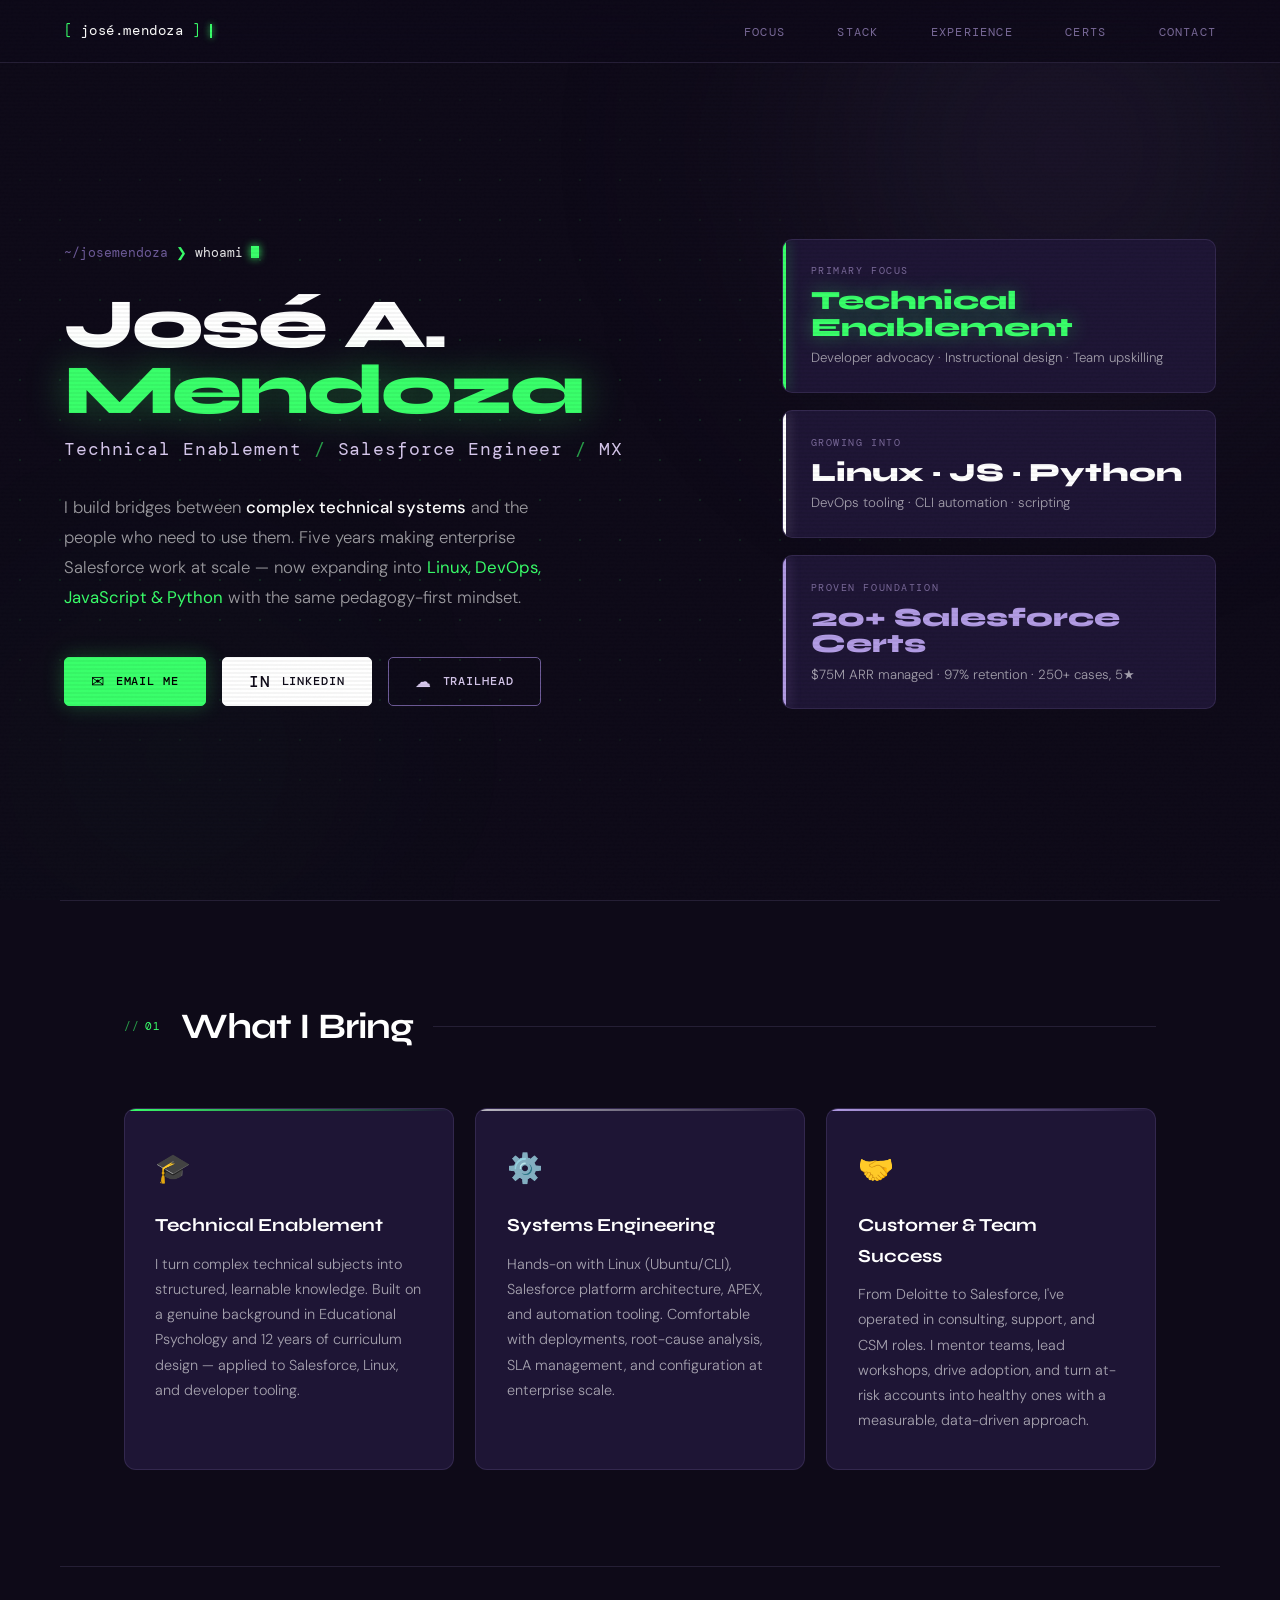
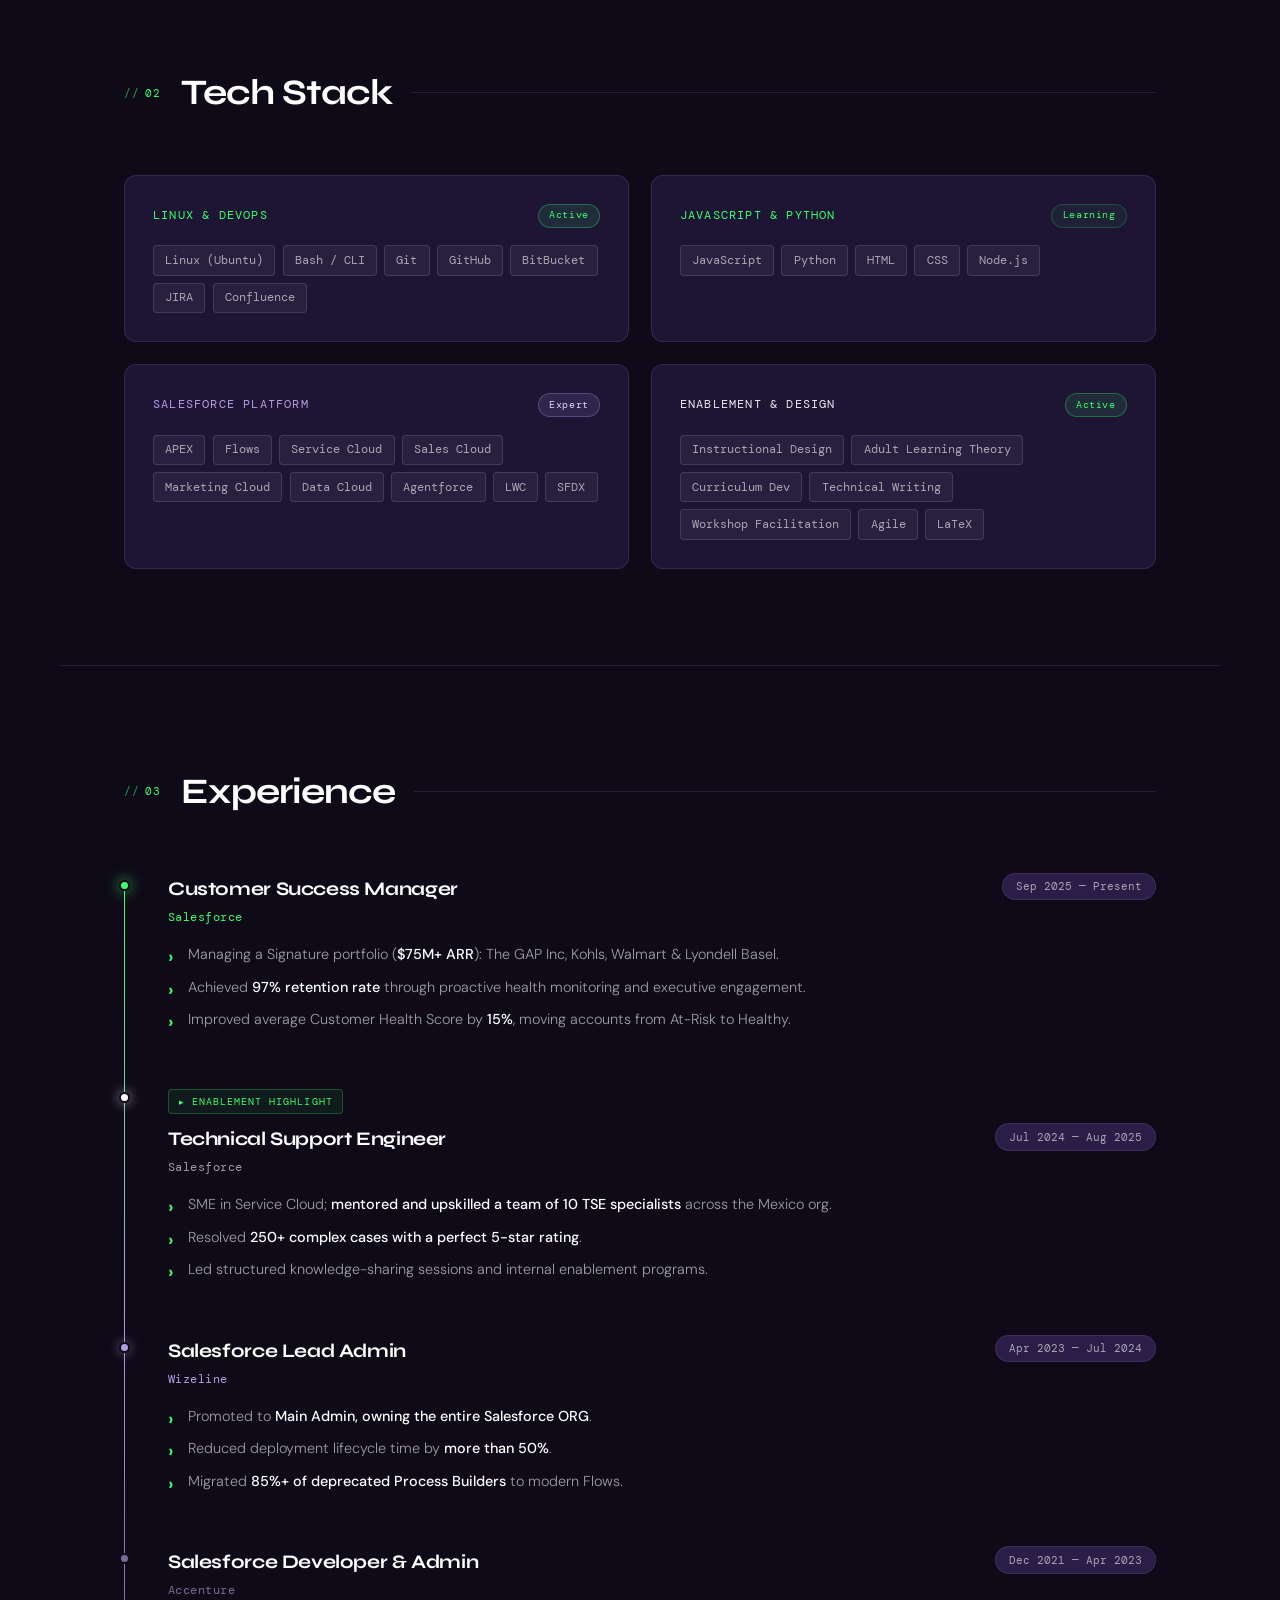
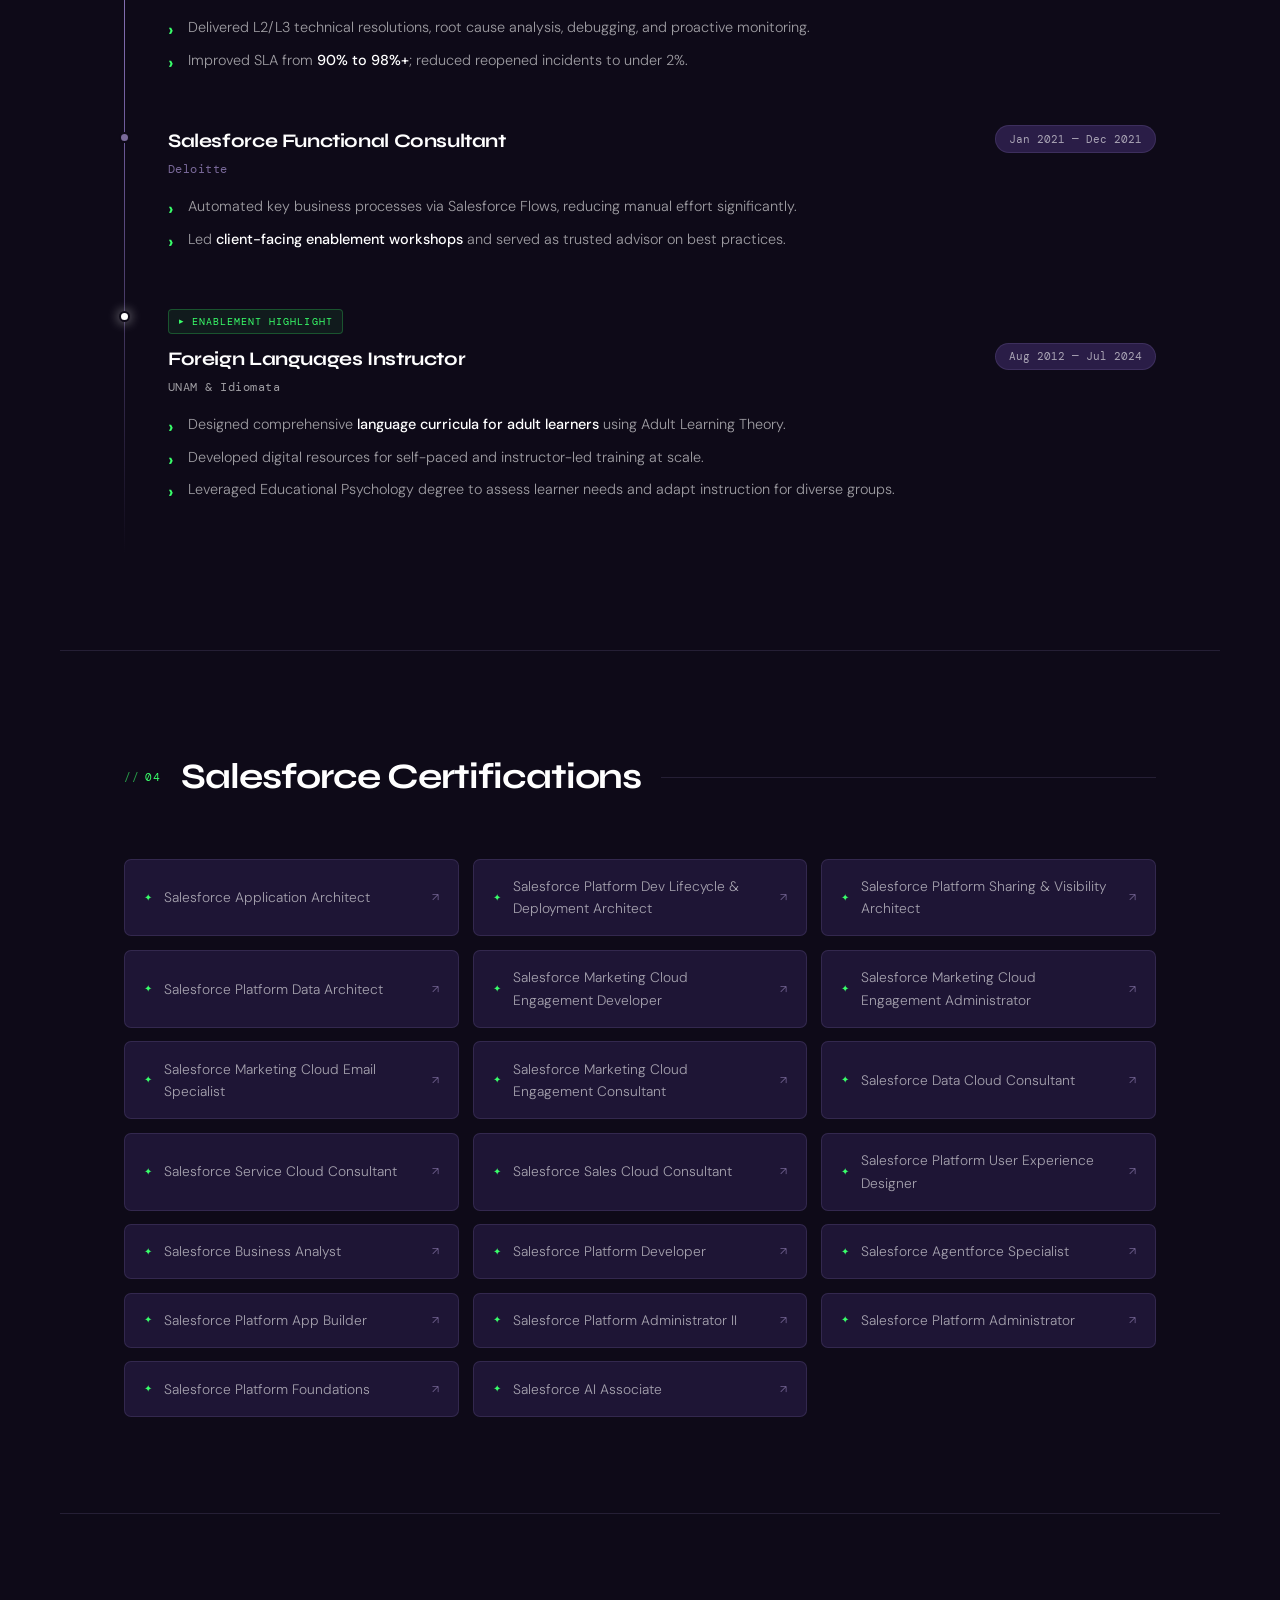
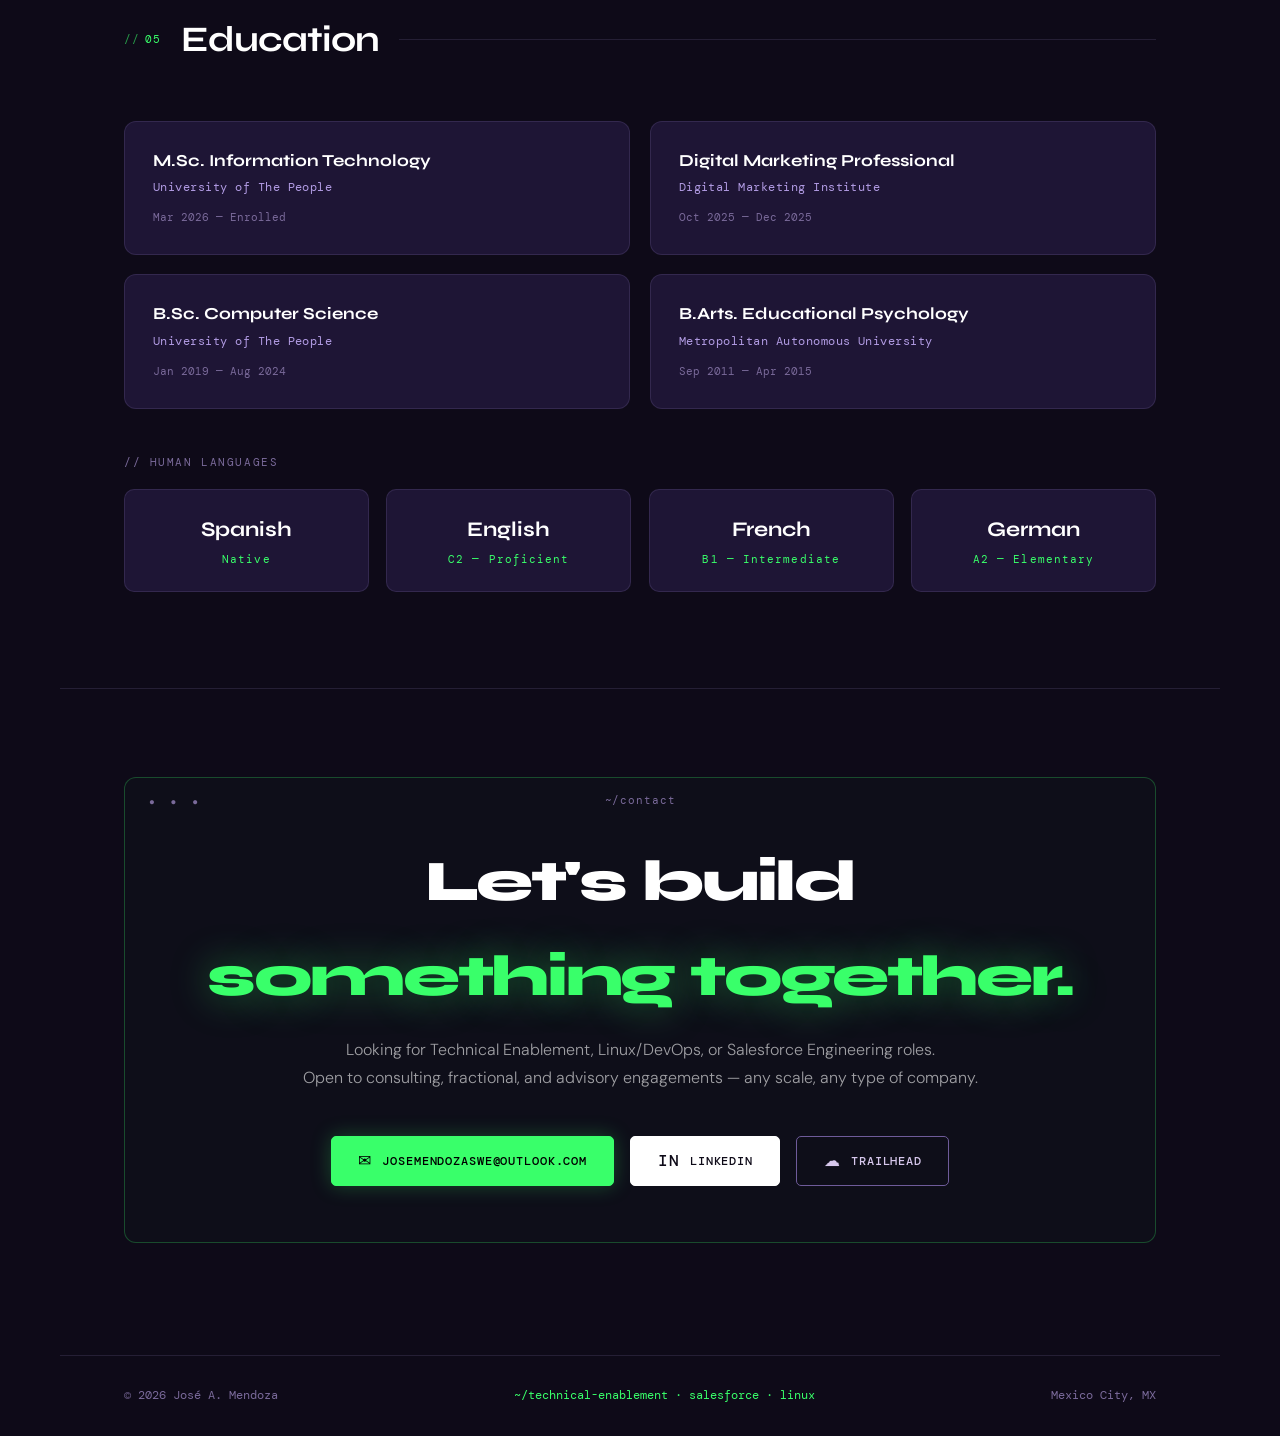
==== index.html @ 9cea67bc "feat: launch personal landing page" ====
<!DOCTYPE html>
<html lang="en">
<head>
  <meta charset="UTF-8" />
  <meta name="viewport" content="width=device-width, initial-scale=1.0" />
  <title>José A. Mendoza — Technical Enablement & Salesforce Engineer</title>
  <link rel="preconnect" href="https://fonts.googleapis.com" />
  <link rel="preconnect" href="https://fonts.gstatic.com" crossorigin />
  <link href="https://fonts.googleapis.com/css2?family=Syne:wght@400;600;700;800&family=DM+Mono:wght@300;400&family=DM+Sans:opsz,wght@9..40,300;9..40,400;9..40,500&display=swap" rel="stylesheet" />
  <style>
    *, *::before, *::after { box-sizing: border-box; margin: 0; padding: 0; }

    :root {
      /* ── Base: deep purple-black from lavender palette ── */
      --bg:        #0e0a18;
      --bg2:       #160f24;
      --surface:   #1e1535;
      --surface2:  #2a1d47;

      /* ── Lavender palette (support tones) ── */
      --lav-deep:  #42326E;
      --lav-mid:   #6E5B9A;
      --lav-bright:#B29CE4;
      --lav-pale:  #D7C8ED;
      --lav-ghost: #E0D4FC;

      /* ── Terminal green — the disruptor ── */
      --green:     #39FF6A;   /* phosphor green */
      --green-dim: #1aff4f99;
      --green-glow:rgba(57,255,106,0.18);

      /* ── Pure white — maximum punch ── */
      --white:     #FFFFFF;
      --white-90:  rgba(255,255,255,0.9);
      --white-60:  rgba(255,255,255,0.6);
      --white-20:  rgba(255,255,255,0.08);

      /* ── Text hierarchy ── */
      --text:      #FFFFFF;
      --text2:     #C8B8E8;
      --muted:     #7A6A9A;

      /* ── Borders ── */
      --border:    rgba(178,156,228,0.14);
      --border-g:  rgba(57,255,106,0.25);
      --border-w:  rgba(255,255,255,0.12);

      --font-display: 'Syne', sans-serif;
      --font-mono:    'DM Mono', monospace;
      --font-body:    'DM Sans', sans-serif;
    }

    html { scroll-behavior: smooth; }

    body {
      background: var(--bg);
      color: var(--text);
      font-family: var(--font-body);
      font-size: 18px;
      line-height: 1.65;
      overflow-x: hidden;
    }

    /* scanline effect — subtle CRT nod */
    body::before {
      content: '';
      position: fixed; inset: 0; z-index: 9998;
      background: repeating-linear-gradient(
        0deg,
        transparent,
        transparent 2px,
        rgba(0,0,0,0.04) 2px,
        rgba(0,0,0,0.04) 4px
      );
      pointer-events: none;
    }

    /* grain */
    body::after {
      content: '';
      position: fixed; inset: 0; z-index: 9997;
      background-image: url("data:image/svg+xml,%3Csvg viewBox='0 0 512 512' xmlns='http://www.w3.org/2000/svg'%3E%3Cfilter id='n'%3E%3CfeTurbulence type='fractalNoise' baseFrequency='0.75' numOctaves='4' stitchTiles='stitch'/%3E%3C/filter%3E%3Crect width='100%25' height='100%25' filter='url(%23n)' opacity='0.025'/%3E%3C/svg%3E");
      pointer-events: none; opacity: 0.5;
    }

    /* ═══════════════════════════════════════
       NAV
    ═══════════════════════════════════════ */
    nav {
      position: fixed; top: 0; left: 0; right: 0; z-index: 200;
      display: flex; justify-content: space-between; align-items: center;
      padding: 1rem 4rem;
      border-bottom: 1px solid var(--border);
      backdrop-filter: blur(28px) saturate(1.8);
      background: rgba(14,10,24,0.88);
    }

    .nav-logo {
      font-family: var(--font-mono); font-size: 0.9rem;
      text-decoration: none; letter-spacing: 0.04em;
      display: flex; align-items: center; gap: 0.5rem;
    }
    .nav-logo .logo-bracket { color: var(--green); }
    .nav-logo .logo-name    { color: var(--white); font-weight: 400; }
    .nav-logo .logo-cursor  {
      display: inline-block; width: 2px; height: 0.95em;
      background: var(--green);
      box-shadow: 0 0 6px var(--green);
      animation: blink 1.1s step-end infinite;
      vertical-align: text-bottom; margin-left: 2px;
    }
    @keyframes blink { 0%,100%{opacity:1} 50%{opacity:0} }

    .nav-links { display: flex; gap: 2.25rem; list-style: none; }
    .nav-links a {
      font-family: var(--font-mono); font-size: 0.75rem;
      color: var(--muted); text-decoration: none;
      letter-spacing: 0.1em; text-transform: uppercase;
      transition: color 0.2s;
    }
    .nav-links a::before { content: './'; color: var(--green); opacity: 0; transition: opacity 0.2s; }
    .nav-links a:hover { color: var(--white); }
    .nav-links a:hover::before { opacity: 1; }

    /* ═══════════════════════════════════════
       HERO
    ═══════════════════════════════════════ */
    .hero {
      min-height: 100vh;
      display: grid; grid-template-columns: 1.15fr 0.85fr;
      align-items: center;
      padding: 8rem 4rem 5rem;
      position: relative; overflow: hidden;
    }

    /* dot grid */
    .hero::before {
      content: ''; position: absolute; inset: 0;
      background-image: radial-gradient(circle, rgba(57,255,106,0.12) 1px, transparent 1px);
      background-size: 40px 40px;
      mask-image: radial-gradient(ellipse 70% 60% at 30% 50%, black 30%, transparent 80%);
    }

    .orb { position: absolute; border-radius: 50%; filter: blur(130px); pointer-events: none; }
    .orb1 {
      width: 800px; height: 600px;
      background: radial-gradient(circle, rgba(110,91,154,0.22) 0%, transparent 65%);
      top: -150px; right: -180px;
    }
    .orb2 {
      width: 450px; height: 450px;
      background: radial-gradient(circle, rgba(57,255,106,0.06) 0%, transparent 65%);
      bottom: -80px; left: -50px;
    }

    .hero-content { position: relative; z-index: 1; }

    /* terminal prompt line */
    .hero-prompt {
      display: flex; align-items: center; gap: 0.5rem;
      font-family: var(--font-mono); font-size: 0.8rem;
      margin-bottom: 1.75rem;
    }
    .prompt-path  { color: var(--lav-mid); }
    .prompt-arrow { color: var(--green); }
    .prompt-cmd   { color: var(--white-90); }
    .prompt-caret {
      display: inline-block; width: 8px; height: 1em;
      background: var(--green);
      box-shadow: 0 0 8px var(--green);
      animation: blink 1.1s step-end infinite;
      vertical-align: text-bottom;
    }

    h1 {
      font-family: var(--font-display);
      font-size: clamp(3.5rem, 5.5vw, 6.5rem);
      font-weight: 800; line-height: 0.95; letter-spacing: -0.04em;
      margin-bottom: 0.65rem;
    }
    .h1-white { color: var(--white); display: block; }
    .h1-green { color: var(--green); display: block; text-shadow: 0 0 40px rgba(57,255,106,0.35); }

    .hero-role {
      font-family: var(--font-mono);
      font-size: clamp(0.9rem, 1.4vw, 1.1rem);
      color: var(--lav-pale); letter-spacing: 0.05em;
      margin-bottom: 1.75rem;
      display: flex; align-items: center; gap: 0.75rem;
    }
    .role-sep { color: var(--green); opacity: 0.6; }

    .hero-desc {
      font-size: 1.05rem; color: var(--white-60);
      max-width: 520px; margin-bottom: 2.75rem;
      line-height: 1.8; font-weight: 300;
    }
    .hero-desc strong { color: var(--white); font-weight: 500; }
    .hero-desc .hl-green { color: var(--green); font-weight: 400; }

    /* CTA BUTTONS */
    .hero-ctas { display: flex; gap: 1rem; flex-wrap: wrap; }

    .btn {
      display: inline-flex; align-items: center; gap: 0.65rem;
      padding: 0.85rem 1.65rem; border-radius: 5px;
      font-family: var(--font-mono); font-size: 0.78rem;
      letter-spacing: 0.07em; text-transform: uppercase;
      text-decoration: none; cursor: pointer;
      font-weight: 500;
      transition: all 0.22s;
      position: relative; overflow: hidden;
    }
    .btn .btn-icon { font-style: normal; font-size: 1rem; line-height: 1; flex-shrink: 0; }

    /* Email — green terminal button, most prominent */
    .btn-email {
      background: var(--green);
      color: #000;
      border: 1.5px solid var(--green);
      box-shadow: 0 0 20px rgba(57,255,106,0.25);
    }
    .btn-email:hover {
      background: #fff;
      border-color: #fff;
      color: #000;
      transform: translateY(-3px);
      box-shadow: 0 0 32px rgba(57,255,106,0.5), 0 8px 24px rgba(0,0,0,0.4);
    }

    /* LinkedIn — white solid */
    .btn-linkedin {
      background: var(--white);
      color: var(--bg);
      border: 1.5px solid var(--white);
    }
    .btn-linkedin:hover {
      background: transparent;
      color: var(--white);
      transform: translateY(-3px);
      box-shadow: 0 8px 24px rgba(255,255,255,0.15);
    }

    /* Trailhead — lavender ghost */
    .btn-trailhead {
      background: transparent;
      color: var(--lav-pale);
      border: 1.5px solid var(--lav-mid);
    }
    .btn-trailhead:hover {
      background: var(--lav-deep);
      border-color: var(--lav-bright);
      color: var(--white);
      transform: translateY(-3px);
      box-shadow: 0 8px 24px rgba(110,91,154,0.4);
    }

    /* ═══════════════════════════════════════
       HERO RIGHT — STAT CARDS
    ═══════════════════════════════════════ */
    .hero-right {
      position: relative; z-index: 1;
      padding-left: 3.5rem;
      display: flex; flex-direction: column; gap: 1.1rem;
    }

    .id-card {
      background: var(--surface);
      border: 1px solid var(--border);
      border-radius: 10px; padding: 1.4rem 1.7rem;
      transition: border-color 0.3s, transform 0.3s;
      position: relative; overflow: hidden;
    }
    /* left accent bar */
    .id-card::before {
      content: ''; position: absolute;
      top: 0; left: 0; bottom: 0; width: 3px;
      border-radius: 10px 0 0 10px;
    }
    .idc-green::before { background: var(--green); box-shadow: 2px 0 12px rgba(57,255,106,0.4); }
    .idc-white::before { background: var(--white); box-shadow: 2px 0 12px rgba(255,255,255,0.3); }
    .idc-lav::before   { background: var(--lav-bright); box-shadow: 2px 0 12px rgba(178,156,228,0.4); }

    .id-card:hover { border-color: rgba(255,255,255,0.18); transform: translateX(6px); }

    .id-card-label {
      font-family: var(--font-mono); font-size: 0.65rem;
      letter-spacing: 0.15em; text-transform: uppercase;
      color: var(--muted); margin-bottom: 0.55rem;
    }
    .id-card-value {
      font-family: var(--font-display); font-weight: 800;
      font-size: 1.65rem; line-height: 1;
    }
    .idv-green { color: var(--green); text-shadow: 0 0 20px rgba(57,255,106,0.4); }
    .idv-white { color: var(--white); }
    .idv-lav   { color: var(--lav-bright); }
    .id-card-sub { font-size: 0.83rem; color: var(--white-60); margin-top: 0.4rem; font-weight: 300; }

    /* ═══════════════════════════════════════
       SECTION BASE
    ═══════════════════════════════════════ */
    .section-wrap { max-width: 1160px; margin: 0 auto; padding: 6rem 4rem; }

    .section-header { display: flex; align-items: center; gap: 1.25rem; margin-bottom: 3.25rem; }
    .section-num {
      font-family: var(--font-mono); font-size: 0.7rem;
      color: var(--green);
      letter-spacing: 0.08em;
    }
    .section-num::before { content: '//'; margin-right: 0.35rem; opacity: 0.6; }

    .section-title {
      font-family: var(--font-display);
      font-size: clamp(1.8rem, 2.8vw, 2.5rem);
      font-weight: 700; letter-spacing: -0.03em;
      color: var(--white);
    }
    .section-line { flex: 1; height: 1px; background: var(--border); }

    /* ═══════════════════════════════════════
       PILLARS
    ═══════════════════════════════════════ */
    .pillars { display: grid; grid-template-columns: repeat(3, 1fr); gap: 1.35rem; }

    .pillar {
      background: var(--surface);
      border: 1px solid var(--border); border-radius: 12px;
      padding: 2.25rem 1.9rem; position: relative; overflow: hidden;
      transition: border-color 0.3s, transform 0.3s;
    }
    .pillar:hover { transform: translateY(-6px); }
    .pillar-bar { position: absolute; top: 0; left: 0; right: 0; height: 2px; }
    .pb-green  { background: linear-gradient(90deg, var(--green), transparent); }
    .pb-white  { background: linear-gradient(90deg, var(--white), transparent); opacity: 0.7; }
    .pb-lav    { background: linear-gradient(90deg, var(--lav-bright), transparent); }

    .pillar:hover .pb-green  { box-shadow: 0 0 16px rgba(57,255,106,0.6); }
    .pillar:hover .pb-white  { box-shadow: 0 0 16px rgba(255,255,255,0.3); }
    .pillar:hover .pb-lav    { box-shadow: 0 0 16px rgba(178,156,228,0.4); }

    .pillar:nth-child(1):hover { border-color: var(--border-g); }
    .pillar:nth-child(2):hover { border-color: var(--border-w); }
    .pillar:nth-child(3):hover { border-color: rgba(178,156,228,0.3); }

    .pillar-icon { font-size: 1.8rem; margin-bottom: 1.1rem; }
    .pillar-title { font-family: var(--font-display); font-weight: 700; font-size: 1.15rem; margin-bottom: 0.7rem; color: var(--white); }
    .pillar-desc { font-size: 0.9rem; color: var(--white-60); line-height: 1.75; font-weight: 300; }

    /* ═══════════════════════════════════════
       STACK
    ═══════════════════════════════════════ */
    .stack-grid { display: grid; grid-template-columns: repeat(2, 1fr); gap: 1.35rem; }

    .stack-block {
      background: var(--surface);
      border: 1px solid var(--border); border-radius: 12px; padding: 1.75rem;
      transition: border-color 0.25s, transform 0.25s;
    }
    .stack-block:hover { transform: translateY(-3px); }
    .stack-block:nth-child(1):hover { border-color: var(--border-g); }
    .stack-block:nth-child(2):hover { border-color: var(--border-g); }
    .stack-block:nth-child(3):hover { border-color: rgba(178,156,228,0.3); }
    .stack-block:nth-child(4):hover { border-color: var(--border-w); }

    .stack-block-header { display: flex; justify-content: space-between; align-items: center; margin-bottom: 1.1rem; }

    .sbt { font-family: var(--font-mono); font-size: 0.75rem; letter-spacing: 0.1em; text-transform: uppercase; }
    .sbt-green { color: var(--green); }
    .sbt-lav   { color: var(--lav-bright); }
    .sbt-white { color: var(--white-90); }
    .sbt-muted { color: var(--lav-pale); }

    .stack-status {
      font-family: var(--font-mono); font-size: 0.63rem;
      padding: 0.18rem 0.65rem; border-radius: 20px; letter-spacing: 0.06em;
    }
    .st-active  { background: rgba(57,255,106,0.1);  color: var(--green);      border: 1px solid rgba(57,255,106,0.3); }
    .st-learn   { background: rgba(57,255,106,0.06); color: var(--green);      border: 1px solid rgba(57,255,106,0.2); }
    .st-expert  { background: rgba(178,156,228,0.12);color: var(--lav-ghost);  border: 1px solid rgba(178,156,228,0.3); }

    .skill-chips { display: flex; flex-wrap: wrap; gap: 0.45rem; }
    .chip {
      font-family: var(--font-mono); font-size: 0.73rem;
      padding: 0.28rem 0.7rem; border-radius: 4px;
      background: rgba(255,255,255,0.05);
      color: var(--white-60);
      border: 1px solid var(--border-w);
      transition: all 0.2s;
    }
    .chip:hover { background: rgba(57,255,106,0.08); color: var(--green); border-color: rgba(57,255,106,0.3); }

    /* ═══════════════════════════════════════
       EXPERIENCE / TIMELINE
    ═══════════════════════════════════════ */
    .timeline { position: relative; }
    .timeline::before {
      content: ''; position: absolute;
      left: 0; top: 10px; bottom: 0; width: 1px;
      background: linear-gradient(to bottom,
        var(--green),
        var(--lav-bright),
        var(--lav-mid),
        transparent);
    }

    .tl-item { position: relative; padding-left: 2.75rem; padding-bottom: 3rem; }
    .tl-dot {
      position: absolute; left: -5px; top: 7px;
      width: 11px; height: 11px; border-radius: 50%;
      border: 2px solid var(--bg);
    }
    .dot-g { background: var(--green);      box-shadow: 0 0 14px rgba(57,255,106,0.8); }
    .dot-w { background: var(--white);      box-shadow: 0 0 12px rgba(255,255,255,0.6); }
    .dot-l { background: var(--lav-bright); box-shadow: 0 0 12px rgba(178,156,228,0.6); }
    .dot-m { background: var(--muted); }

    .tl-header { display: flex; justify-content: space-between; align-items: flex-start; margin-bottom: 0.45rem; flex-wrap: wrap; gap: 0.45rem; }
    .tl-title { font-family: var(--font-display); font-weight: 700; font-size: 1.2rem; letter-spacing: -0.02em; color: var(--white); }
    .tl-company { font-family: var(--font-mono); font-size: 0.77rem; margin-top: 0.15rem; letter-spacing: 0.04em; }
    .tc-g { color: var(--green); }
    .tc-w { color: var(--white-60); }
    .tc-l { color: var(--lav-bright); }
    .tc-m { color: var(--muted); }

    .tl-date {
      font-family: var(--font-mono); font-size: 0.7rem;
      color: var(--white-60);
      background: var(--surface2); border: 1px solid var(--border);
      padding: 0.22rem 0.8rem; border-radius: 20px; white-space: nowrap;
    }
    .tl-bullets { list-style: none; margin-top: 0.7rem; }
    .tl-bullets li {
      font-size: 0.9rem; color: var(--white-60);
      padding: 0.28rem 0; padding-left: 1.25rem;
      position: relative; font-weight: 300; line-height: 1.65;
    }
    .tl-bullets li::before { content: '›'; position: absolute; left: 0; color: var(--green); font-weight: 700; font-size: 1.1rem; }
    .tl-bullets li strong { color: var(--white); font-weight: 500; }

    .e-badge {
      display: inline-flex; align-items: center; gap: 0.45rem;
      font-family: var(--font-mono); font-size: 0.65rem;
      color: var(--green); letter-spacing: 0.1em; text-transform: uppercase;
      background: rgba(57,255,106,0.07);
      border: 1px solid rgba(57,255,106,0.25);
      padding: 0.18rem 0.6rem; border-radius: 4px; margin-bottom: 0.55rem;
    }
    .e-badge::before { content: '▸'; font-size: 0.55rem; }

    /* ═══════════════════════════════════════
       CERTIFICATIONS
    ═══════════════════════════════════════ */
    .certs-grid { display: grid; grid-template-columns: repeat(auto-fill, minmax(270px, 1fr)); gap: 0.85rem; }

    .cert-item {
      background: var(--surface);
      border: 1px solid var(--border); border-radius: 7px;
      padding: 0.95rem 1.2rem;
      display: flex; align-items: center; gap: 0.75rem;
      font-size: 0.86rem; color: var(--white-60); font-weight: 300;
      text-decoration: none;
      transition: all 0.22s;
    }
    .cert-item:hover {
      border-color: rgba(57,255,106,0.3);
      color: var(--white);
      background: rgba(57,255,106,0.04);
      transform: translateY(-2px);
      box-shadow: 0 4px 20px rgba(57,255,106,0.1);
    }
    .cert-star { color: var(--green); font-size: 0.6rem; flex-shrink: 0; }
    .cert-arrow { color: var(--muted); font-size: 0.7rem; margin-left: auto; flex-shrink: 0; transition: color 0.2s, transform 0.2s; }
    .cert-item:hover .cert-arrow { color: var(--green); transform: translate(2px,-2px); }

    /* ═══════════════════════════════════════
       EDUCATION
    ═══════════════════════════════════════ */
    .edu-grid { display: grid; grid-template-columns: 1fr 1fr; gap: 1.2rem; }
    .edu-card {
      background: var(--surface);
      border: 1px solid var(--border); border-radius: 12px; padding: 1.75rem;
      transition: all 0.25s;
    }
    .edu-card:hover { border-color: var(--border-w); transform: translateY(-3px); }
    .edu-degree { font-family: var(--font-display); font-size: 1.05rem; font-weight: 700; margin-bottom: 0.4rem; line-height: 1.3; color: var(--white); }
    .edu-school { font-family: var(--font-mono); font-size: 0.74rem; color: var(--lav-bright); letter-spacing: 0.04em; margin-bottom: 0.65rem; }
    .edu-date   { font-family: var(--font-mono); font-size: 0.7rem; color: var(--muted); }

    /* LANGUAGES */
    .lang-row { display: flex; gap: 1.1rem; flex-wrap: wrap; }
    .lang-card {
      flex: 1; min-width: 145px;
      background: var(--surface); border: 1px solid var(--border);
      border-radius: 10px; padding: 1.4rem; text-align: center;
      transition: all 0.2s;
    }
    .lang-card:hover { border-color: var(--border-g); transform: translateY(-2px); }
    .lang-name  { font-family: var(--font-display); font-size: 1.3rem; font-weight: 700; color: var(--white); }
    .lang-level { font-family: var(--font-mono); font-size: 0.68rem; color: var(--green); letter-spacing: 0.1em; margin-top: 0.25rem; }

    /* ═══════════════════════════════════════
       CONTACT
    ═══════════════════════════════════════ */
    .contact-wrap {
      max-width: 1160px; margin: 0 auto;
      padding: 5.5rem 4rem 7rem; text-align: center; position: relative;
    }

    /* terminal window decoration */
    .terminal-frame {
      display: inline-block;
      border: 1px solid var(--border-g);
      border-radius: 12px;
      padding: 3.5rem 4rem;
      position: relative;
      background: rgba(57,255,106,0.02);
      width: 100%;
    }
    .terminal-frame::before {
      content: '● ● ●';
      position: absolute; top: 1rem; left: 1.5rem;
      font-size: 0.6rem; letter-spacing: 0.4rem;
      color: var(--muted); pointer-events: none;
    }
    .terminal-frame::after {
      content: '~/contact';
      position: absolute; top: 0.85rem; left: 50%; transform: translateX(-50%);
      font-family: var(--font-mono); font-size: 0.68rem;
      color: var(--muted); letter-spacing: 0.08em;
    }

    .contact-title {
      font-family: var(--font-display);
      font-size: clamp(2.2rem, 4.5vw, 4rem);
      font-weight: 800; letter-spacing: -0.04em; margin-bottom: 0.75rem;
      color: var(--white);
    }
    .contact-title .ct-green { color: var(--green); text-shadow: 0 0 40px rgba(57,255,106,0.4); }

    .contact-sub { font-size: 1rem; color: var(--white-60); margin-bottom: 2.75rem; font-weight: 300; line-height: 1.75; }
    .contact-links { display: flex; justify-content: center; gap: 1rem; flex-wrap: wrap; }

    /* ═══════════════════════════════════════
       FOOTER
    ═══════════════════════════════════════ */
    footer {
      border-top: 1px solid var(--border);
      padding: 1.9rem 4rem;
      display: flex; justify-content: space-between; align-items: center;
      font-family: var(--font-mono); font-size: 0.72rem; color: var(--muted);
      max-width: 1160px; margin: 0 auto;
    }
    .footer-green { color: var(--green); }

    .full-divider { height: 1px; background: var(--border); max-width: 1160px; margin: 0 auto; }

    /* ═══════════════════════════════════════
       ANIMATIONS
    ═══════════════════════════════════════ */
    @keyframes fadeUp { from { opacity: 0; transform: translateY(24px); } to { opacity: 1; transform: translateY(0); } }
    .hero-prompt   { animation: fadeUp 0.5s ease both 0.05s; }
    h1             { animation: fadeUp 0.5s ease both 0.15s; }
    .hero-role     { animation: fadeUp 0.5s ease both 0.28s; }
    .hero-desc     { animation: fadeUp 0.5s ease both 0.4s; }
    .hero-ctas     { animation: fadeUp 0.5s ease both 0.52s; }
    .id-card:nth-child(1) { animation: fadeUp 0.5s ease both 0.2s; }
    .id-card:nth-child(2) { animation: fadeUp 0.5s ease both 0.35s; }
    .id-card:nth-child(3) { animation: fadeUp 0.5s ease both 0.5s; }

    /* ═══════════════════════════════════════
       RESPONSIVE
    ═══════════════════════════════════════ */
    @media (max-width: 960px) {
      nav { padding: 1rem 1.5rem; }
      .nav-links { display: none; }
      .hero { grid-template-columns: 1fr; padding: 7rem 1.5rem 3.5rem; }
      .hero-right { padding-left: 0; flex-direction: row; flex-wrap: wrap; margin-top: 2rem; }
      .id-card { flex: 1; min-width: 190px; }
      .section-wrap { padding: 4rem 1.5rem; }
      .pillars { grid-template-columns: 1fr; }
      .stack-grid { grid-template-columns: 1fr; }
      .edu-grid { grid-template-columns: 1fr; }
      .terminal-frame { padding: 3rem 1.5rem; }
      footer { flex-direction: column; gap: 0.6rem; text-align: center; padding: 2rem 1.5rem; }
    }
  </style>
</head>
<body>

<!-- ═══ NAV ═══ -->
<nav>
  <a href="#" class="nav-logo">
    <span class="logo-bracket">[</span>
    <span class="logo-name">josé.mendoza</span>
    <span class="logo-bracket">]</span>
    <span class="logo-cursor"></span>
  </a>
  <ul class="nav-links">
    <li><a href="#pillars">focus</a></li>
    <li><a href="#stack">stack</a></li>
    <li><a href="#experience">experience</a></li>
    <li><a href="#certifications">certs</a></li>
    <li><a href="#contact">contact</a></li>
  </ul>
</nav>

<!-- ═══ HERO ═══ -->
<div class="hero">
  <div class="orb orb1"></div>
  <div class="orb orb2"></div>

  <div class="hero-content">
    <div class="hero-prompt">
      <span class="prompt-path">~/josemendoza</span>
      <span class="prompt-arrow">❯</span>
      <span class="prompt-cmd">whoami</span>
      <span class="prompt-caret"></span>
    </div>

    <h1>
      <span class="h1-white">José A.</span>
      <span class="h1-green">Mendoza</span>
    </h1>

    <div class="hero-role">
      Technical Enablement
      <span class="role-sep">/</span>
      Salesforce Engineer
      <span class="role-sep">/</span>
      MX
    </div>

    <p class="hero-desc">
      I build bridges between <strong>complex technical systems</strong> and the people who need to use them.
      Five years making enterprise Salesforce work at scale — now expanding into
      <span class="hl-green">Linux, DevOps, JavaScript & Python</span> with the same pedagogy-first mindset.
    </p>

    <div class="hero-ctas">
      <a href="mailto:josemendozaswe@outlook.com" class="btn btn-email">
        <em class="btn-icon">✉</em> Email me
      </a>
      <a href="https://www.linkedin.com/in/josemendozaswe/" target="_blank" class="btn btn-linkedin">
        <em class="btn-icon">in</em> LinkedIn
      </a>
      <a href="https://www.salesforce.com/trailblazer/josemendozaswe" target="_blank" class="btn btn-trailhead">
        <em class="btn-icon">☁</em> Trailhead
      </a>
    </div>
  </div>

  <div class="hero-right">
    <div class="id-card idc-green">
      <div class="id-card-label">Primary Focus</div>
      <div class="id-card-value idv-green">Technical Enablement</div>
      <div class="id-card-sub">Developer advocacy · Instructional design · Team upskilling</div>
    </div>
    <div class="id-card idc-white">
      <div class="id-card-label">Growing Into</div>
      <div class="id-card-value idv-white">Linux · JS · Python</div>
      <div class="id-card-sub">DevOps tooling · CLI automation · scripting</div>
    </div>
    <div class="id-card idc-lav">
      <div class="id-card-label">Proven Foundation</div>
      <div class="id-card-value idv-lav">20+ Salesforce Certs</div>
      <div class="id-card-sub">$75M ARR managed · 97% retention · 250+ cases, 5★</div>
    </div>
  </div>
</div>

<div class="full-divider"></div>

<!-- ═══ WHAT I BRING ═══ -->
<div class="section-wrap" id="pillars">
  <div class="section-header">
    <span class="section-num">01</span>
    <h2 class="section-title">What I Bring</h2>
    <div class="section-line"></div>
  </div>
  <div class="pillars">
    <div class="pillar">
      <div class="pillar-bar pb-green"></div>
      <div class="pillar-icon">🎓</div>
      <div class="pillar-title">Technical Enablement</div>
      <p class="pillar-desc">I turn complex technical subjects into structured, learnable knowledge. Built on a genuine background in Educational Psychology and 12 years of curriculum design — applied to Salesforce, Linux, and developer tooling.</p>
    </div>
    <div class="pillar">
      <div class="pillar-bar pb-white"></div>
      <div class="pillar-icon">⚙️</div>
      <div class="pillar-title">Systems Engineering</div>
      <p class="pillar-desc">Hands-on with Linux (Ubuntu/CLI), Salesforce platform architecture, APEX, and automation tooling. Comfortable with deployments, root-cause analysis, SLA management, and configuration at enterprise scale.</p>
    </div>
    <div class="pillar">
      <div class="pillar-bar pb-lav"></div>
      <div class="pillar-icon">🤝</div>
      <div class="pillar-title">Customer & Team Success</div>
      <p class="pillar-desc">From Deloitte to Salesforce, I've operated in consulting, support, and CSM roles. I mentor teams, lead workshops, drive adoption, and turn at-risk accounts into healthy ones with a measurable, data-driven approach.</p>
    </div>
  </div>
</div>

<div class="full-divider"></div>

<!-- ═══ STACK ═══ -->
<div class="section-wrap" id="stack">
  <div class="section-header">
    <span class="section-num">02</span>
    <h2 class="section-title">Tech Stack</h2>
    <div class="section-line"></div>
  </div>
  <div class="stack-grid">
    <div class="stack-block">
      <div class="stack-block-header">
        <span class="sbt sbt-green">Linux & DevOps</span>
        <span class="stack-status st-active">Active</span>
      </div>
      <div class="skill-chips">
        <span class="chip">Linux (Ubuntu)</span><span class="chip">Bash / CLI</span><span class="chip">Git</span><span class="chip">GitHub</span><span class="chip">BitBucket</span><span class="chip">JIRA</span><span class="chip">Confluence</span>
      </div>
    </div>
    <div class="stack-block">
      <div class="stack-block-header">
        <span class="sbt sbt-green">JavaScript & Python</span>
        <span class="stack-status st-learn">Learning</span>
      </div>
      <div class="skill-chips">
        <span class="chip">JavaScript</span><span class="chip">Python</span><span class="chip">HTML</span><span class="chip">CSS</span><span class="chip">Node.js</span>
      </div>
    </div>
    <div class="stack-block">
      <div class="stack-block-header">
        <span class="sbt sbt-lav">Salesforce Platform</span>
        <span class="stack-status st-expert">Expert</span>
      </div>
      <div class="skill-chips">
        <span class="chip">APEX</span><span class="chip">Flows</span><span class="chip">Service Cloud</span><span class="chip">Sales Cloud</span><span class="chip">Marketing Cloud</span><span class="chip">Data Cloud</span><span class="chip">Agentforce</span><span class="chip">LWC</span><span class="chip">SFDX</span>
      </div>
    </div>
    <div class="stack-block">
      <div class="stack-block-header">
        <span class="sbt sbt-white">Enablement & Design</span>
        <span class="stack-status st-active">Active</span>
      </div>
      <div class="skill-chips">
        <span class="chip">Instructional Design</span><span class="chip">Adult Learning Theory</span><span class="chip">Curriculum Dev</span><span class="chip">Technical Writing</span><span class="chip">Workshop Facilitation</span><span class="chip">Agile</span><span class="chip">LaTeX</span>
      </div>
    </div>
  </div>
</div>

<div class="full-divider"></div>

<!-- ═══ EXPERIENCE ═══ -->
<div class="section-wrap" id="experience">
  <div class="section-header">
    <span class="section-num">03</span>
    <h2 class="section-title">Experience</h2>
    <div class="section-line"></div>
  </div>
  <div class="timeline">

    <div class="tl-item">
      <div class="tl-dot dot-g"></div>
      <div class="tl-header">
        <div><div class="tl-title">Customer Success Manager</div><div class="tl-company tc-g">Salesforce</div></div>
        <span class="tl-date">Sep 2025 — Present</span>
      </div>
      <ul class="tl-bullets">
        <li>Managing a Signature portfolio (<strong>$75M+ ARR</strong>): The GAP Inc, Kohls, Walmart & Lyondell Basel.</li>
        <li>Achieved <strong>97% retention rate</strong> through proactive health monitoring and executive engagement.</li>
        <li>Improved average Customer Health Score by <strong>15%</strong>, moving accounts from At-Risk to Healthy.</li>
      </ul>
    </div>

    <div class="tl-item">
      <div class="tl-dot dot-w"></div>
      <div class="e-badge">enablement highlight</div>
      <div class="tl-header">
        <div><div class="tl-title">Technical Support Engineer</div><div class="tl-company tc-w">Salesforce</div></div>
        <span class="tl-date">Jul 2024 — Aug 2025</span>
      </div>
      <ul class="tl-bullets">
        <li>SME in Service Cloud; <strong>mentored and upskilled a team of 10 TSE specialists</strong> across the Mexico org.</li>
        <li>Resolved <strong>250+ complex cases with a perfect 5-star rating</strong>.</li>
        <li>Led structured knowledge-sharing sessions and internal enablement programs.</li>
      </ul>
    </div>

    <div class="tl-item">
      <div class="tl-dot dot-l"></div>
      <div class="tl-header">
        <div><div class="tl-title">Salesforce Lead Admin</div><div class="tl-company tc-l">Wizeline</div></div>
        <span class="tl-date">Apr 2023 — Jul 2024</span>
      </div>
      <ul class="tl-bullets">
        <li>Promoted to <strong>Main Admin, owning the entire Salesforce ORG</strong>.</li>
        <li>Reduced deployment lifecycle time by <strong>more than 50%</strong>.</li>
        <li>Migrated <strong>85%+ of deprecated Process Builders</strong> to modern Flows.</li>
      </ul>
    </div>

    <div class="tl-item">
      <div class="tl-dot dot-m"></div>
      <div class="tl-header">
        <div><div class="tl-title">Salesforce Developer & Admin</div><div class="tl-company tc-m">Accenture</div></div>
        <span class="tl-date">Dec 2021 — Apr 2023</span>
      </div>
      <ul class="tl-bullets">
        <li>Delivered L2/L3 technical resolutions, root cause analysis, debugging, and proactive monitoring.</li>
        <li>Improved SLA from <strong>90% to 98%+</strong>; reduced reopened incidents to under 2%.</li>
      </ul>
    </div>

    <div class="tl-item">
      <div class="tl-dot dot-m"></div>
      <div class="tl-header">
        <div><div class="tl-title">Salesforce Functional Consultant</div><div class="tl-company tc-m">Deloitte</div></div>
        <span class="tl-date">Jan 2021 — Dec 2021</span>
      </div>
      <ul class="tl-bullets">
        <li>Automated key business processes via Salesforce Flows, reducing manual effort significantly.</li>
        <li>Led <strong>client-facing enablement workshops</strong> and served as trusted advisor on best practices.</li>
      </ul>
    </div>

    <div class="tl-item">
      <div class="tl-dot dot-w"></div>
      <div class="e-badge">enablement highlight</div>
      <div class="tl-header">
        <div><div class="tl-title">Foreign Languages Instructor</div><div class="tl-company tc-w">UNAM & Idiomata</div></div>
        <span class="tl-date">Aug 2012 — Jul 2024</span>
      </div>
      <ul class="tl-bullets">
        <li>Designed comprehensive <strong>language curricula for adult learners</strong> using Adult Learning Theory.</li>
        <li>Developed digital resources for self-paced and instructor-led training at scale.</li>
        <li>Leveraged Educational Psychology degree to assess learner needs and adapt instruction for diverse groups.</li>
      </ul>
    </div>

  </div>
</div>

<div class="full-divider"></div>

<!-- ═══ CERTIFICATIONS ═══ -->
<div class="section-wrap" id="certifications">
  <div class="section-header">
    <span class="section-num">04</span>
    <h2 class="section-title">Salesforce Certifications</h2>
    <div class="section-line"></div>
  </div>
  <div class="certs-grid">
    <a class="cert-item" href="https://www.salesforce.com/trailblazer/josemendozaswe" target="_blank"><span class="cert-star">✦</span>Salesforce Application Architect<span class="cert-arrow">↗</span></a>
    <a class="cert-item" href="https://www.salesforce.com/trailblazer/josemendozaswe" target="_blank"><span class="cert-star">✦</span>Salesforce Platform Dev Lifecycle & Deployment Architect<span class="cert-arrow">↗</span></a>
    <a class="cert-item" href="https://www.salesforce.com/trailblazer/josemendozaswe" target="_blank"><span class="cert-star">✦</span>Salesforce Platform Sharing & Visibility Architect<span class="cert-arrow">↗</span></a>
    <a class="cert-item" href="https://www.salesforce.com/trailblazer/josemendozaswe" target="_blank"><span class="cert-star">✦</span>Salesforce Platform Data Architect<span class="cert-arrow">↗</span></a>
    <a class="cert-item" href="https://www.salesforce.com/trailblazer/josemendozaswe" target="_blank"><span class="cert-star">✦</span>Salesforce Marketing Cloud Engagement Developer<span class="cert-arrow">↗</span></a>
    <a class="cert-item" href="https://www.salesforce.com/trailblazer/josemendozaswe" target="_blank"><span class="cert-star">✦</span>Salesforce Marketing Cloud Engagement Administrator<span class="cert-arrow">↗</span></a>
    <a class="cert-item" href="https://www.salesforce.com/trailblazer/josemendozaswe" target="_blank"><span class="cert-star">✦</span>Salesforce Marketing Cloud Email Specialist<span class="cert-arrow">↗</span></a>
    <a class="cert-item" href="https://www.salesforce.com/trailblazer/josemendozaswe" target="_blank"><span class="cert-star">✦</span>Salesforce Marketing Cloud Engagement Consultant<span class="cert-arrow">↗</span></a>
    <a class="cert-item" href="https://www.salesforce.com/trailblazer/josemendozaswe" target="_blank"><span class="cert-star">✦</span>Salesforce Data Cloud Consultant<span class="cert-arrow">↗</span></a>
    <a class="cert-item" href="https://www.salesforce.com/trailblazer/josemendozaswe" target="_blank"><span class="cert-star">✦</span>Salesforce Service Cloud Consultant<span class="cert-arrow">↗</span></a>
    <a class="cert-item" href="https://www.salesforce.com/trailblazer/josemendozaswe" target="_blank"><span class="cert-star">✦</span>Salesforce Sales Cloud Consultant<span class="cert-arrow">↗</span></a>
    <a class="cert-item" href="https://www.salesforce.com/trailblazer/josemendozaswe" target="_blank"><span class="cert-star">✦</span>Salesforce Platform User Experience Designer<span class="cert-arrow">↗</span></a>
    <a class="cert-item" href="https://www.salesforce.com/trailblazer/josemendozaswe" target="_blank"><span class="cert-star">✦</span>Salesforce Business Analyst<span class="cert-arrow">↗</span></a>
    <a class="cert-item" href="https://www.salesforce.com/trailblazer/josemendozaswe" target="_blank"><span class="cert-star">✦</span>Salesforce Platform Developer<span class="cert-arrow">↗</span></a>
    <a class="cert-item" href="https://www.salesforce.com/trailblazer/josemendozaswe" target="_blank"><span class="cert-star">✦</span>Salesforce Agentforce Specialist<span class="cert-arrow">↗</span></a>
    <a class="cert-item" href="https://www.salesforce.com/trailblazer/josemendozaswe" target="_blank"><span class="cert-star">✦</span>Salesforce Platform App Builder<span class="cert-arrow">↗</span></a>
    <a class="cert-item" href="https://www.salesforce.com/trailblazer/josemendozaswe" target="_blank"><span class="cert-star">✦</span>Salesforce Platform Administrator II<span class="cert-arrow">↗</span></a>
    <a class="cert-item" href="https://www.salesforce.com/trailblazer/josemendozaswe" target="_blank"><span class="cert-star">✦</span>Salesforce Platform Administrator<span class="cert-arrow">↗</span></a>
    <a class="cert-item" href="https://www.salesforce.com/trailblazer/josemendozaswe" target="_blank"><span class="cert-star">✦</span>Salesforce Platform Foundations<span class="cert-arrow">↗</span></a>
    <a class="cert-item" href="https://www.salesforce.com/trailblazer/josemendozaswe" target="_blank"><span class="cert-star">✦</span>Salesforce AI Associate<span class="cert-arrow">↗</span></a>
  </div>
</div>

<div class="full-divider"></div>

<!-- ═══ EDUCATION ═══ -->
<div class="section-wrap" id="education">
  <div class="section-header">
    <span class="section-num">05</span>
    <h2 class="section-title">Education</h2>
    <div class="section-line"></div>
  </div>
  <div class="edu-grid">
    <div class="edu-card">
      <div class="edu-degree">M.Sc. Information Technology</div>
      <div class="edu-school">University of The People</div>
      <div class="edu-date">Mar 2026 — Enrolled</div>
    </div>
    <div class="edu-card">
      <div class="edu-degree">Digital Marketing Professional</div>
      <div class="edu-school">Digital Marketing Institute</div>
      <div class="edu-date">Oct 2025 — Dec 2025</div>
    </div>
    <div class="edu-card">
      <div class="edu-degree">B.Sc. Computer Science</div>
      <div class="edu-school">University of The People</div>
      <div class="edu-date">Jan 2019 — Aug 2024</div>
    </div>
    <div class="edu-card">
      <div class="edu-degree">B.Arts. Educational Psychology</div>
      <div class="edu-school">Metropolitan Autonomous University</div>
      <div class="edu-date">Sep 2011 — Apr 2015</div>
    </div>
  </div>

  <div style="margin-top: 2.75rem;">
    <div style="font-family:var(--font-mono);font-size:0.7rem;color:var(--muted);letter-spacing:0.14em;text-transform:uppercase;margin-bottom:1.1rem;">// human languages</div>
    <div class="lang-row">
      <div class="lang-card"><div class="lang-name">Spanish</div><div class="lang-level">Native</div></div>
      <div class="lang-card"><div class="lang-name">English</div><div class="lang-level">C2 — Proficient</div></div>
      <div class="lang-card"><div class="lang-name">French</div><div class="lang-level">B1 — Intermediate</div></div>
      <div class="lang-card"><div class="lang-name">German</div><div class="lang-level">A2 — Elementary</div></div>
    </div>
  </div>
</div>

<div class="full-divider"></div>

<!-- ═══ CONTACT ═══ -->
<div class="contact-wrap" id="contact">
  <div class="terminal-frame">
    <h2 class="contact-title">Let's build<br/><span class="ct-green">something together.</span></h2>
    <p class="contact-sub">
      Looking for Technical Enablement, Linux/DevOps, or Salesforce Engineering roles.<br/>
      Open to consulting, fractional, and advisory engagements — any scale, any type of company.
    </p>
    <div class="contact-links">
      <a href="mailto:josemendozaswe@outlook.com" class="btn btn-email"><em class="btn-icon">✉</em> josemendozaswe@outlook.com</a>
      <a href="https://www.linkedin.com/in/josemendozaswe/" target="_blank" class="btn btn-linkedin"><em class="btn-icon">in</em> LinkedIn</a>
      <a href="https://www.salesforce.com/trailblazer/josemendozaswe" target="_blank" class="btn btn-trailhead"><em class="btn-icon">☁</em> Trailhead</a>
    </div>
  </div>
</div>

<footer>
  <span>© 2026 José A. Mendoza</span>
  <span class="footer-green">~/technical-enablement · salesforce · linux</span>
  <span>Mexico City, MX</span>
</footer>

</body>
</html>
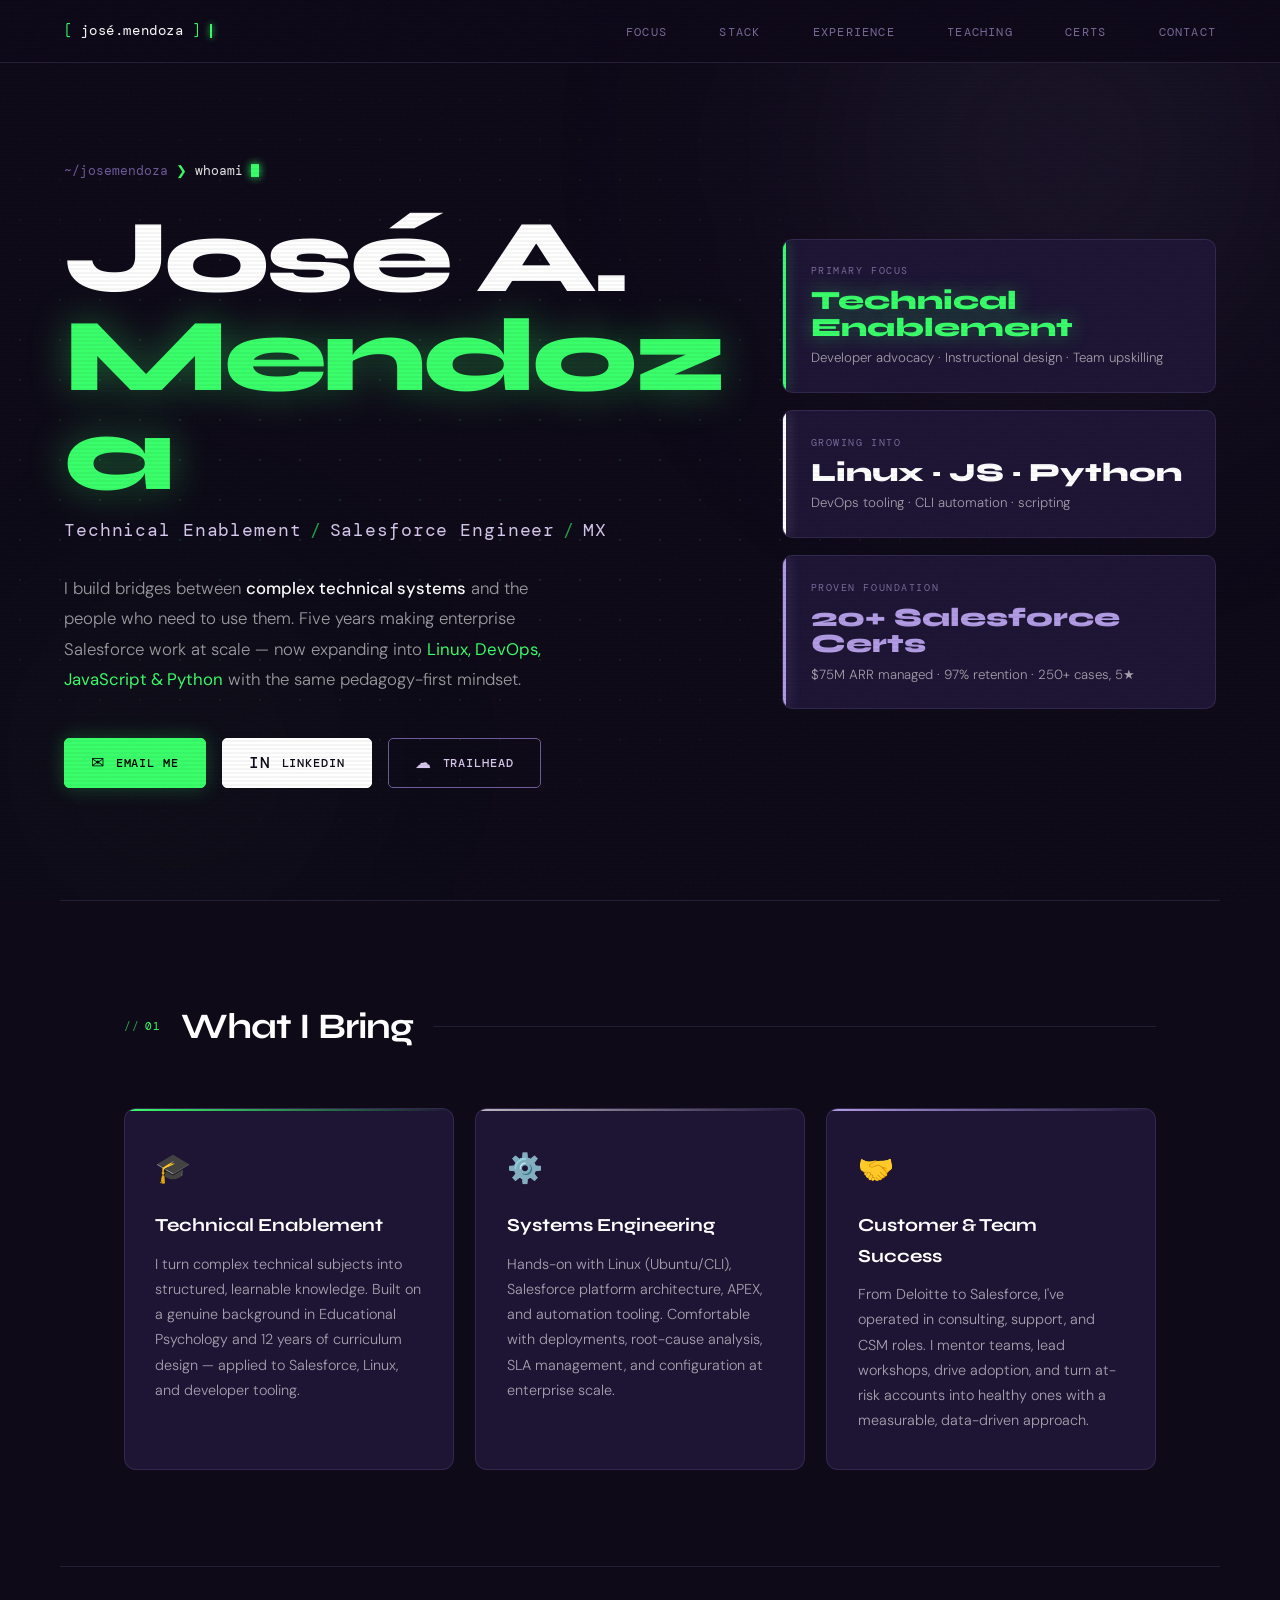
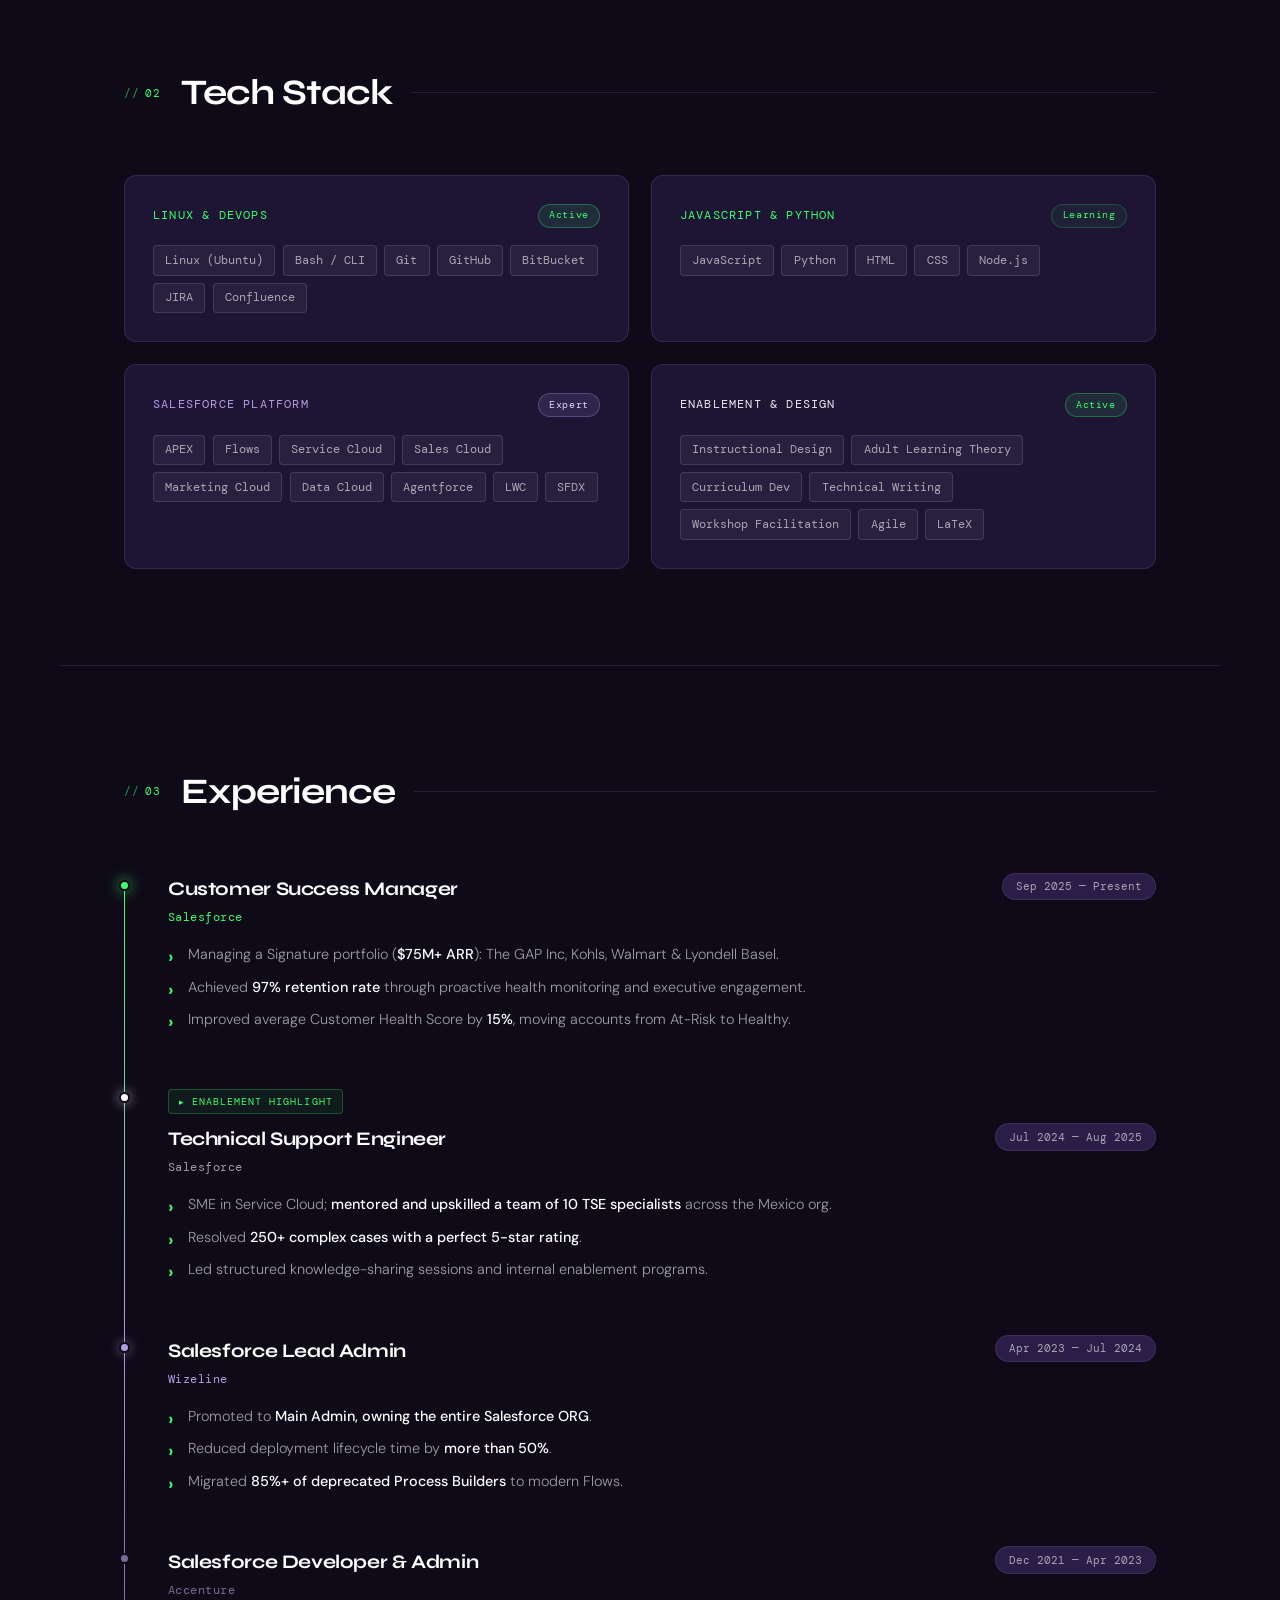
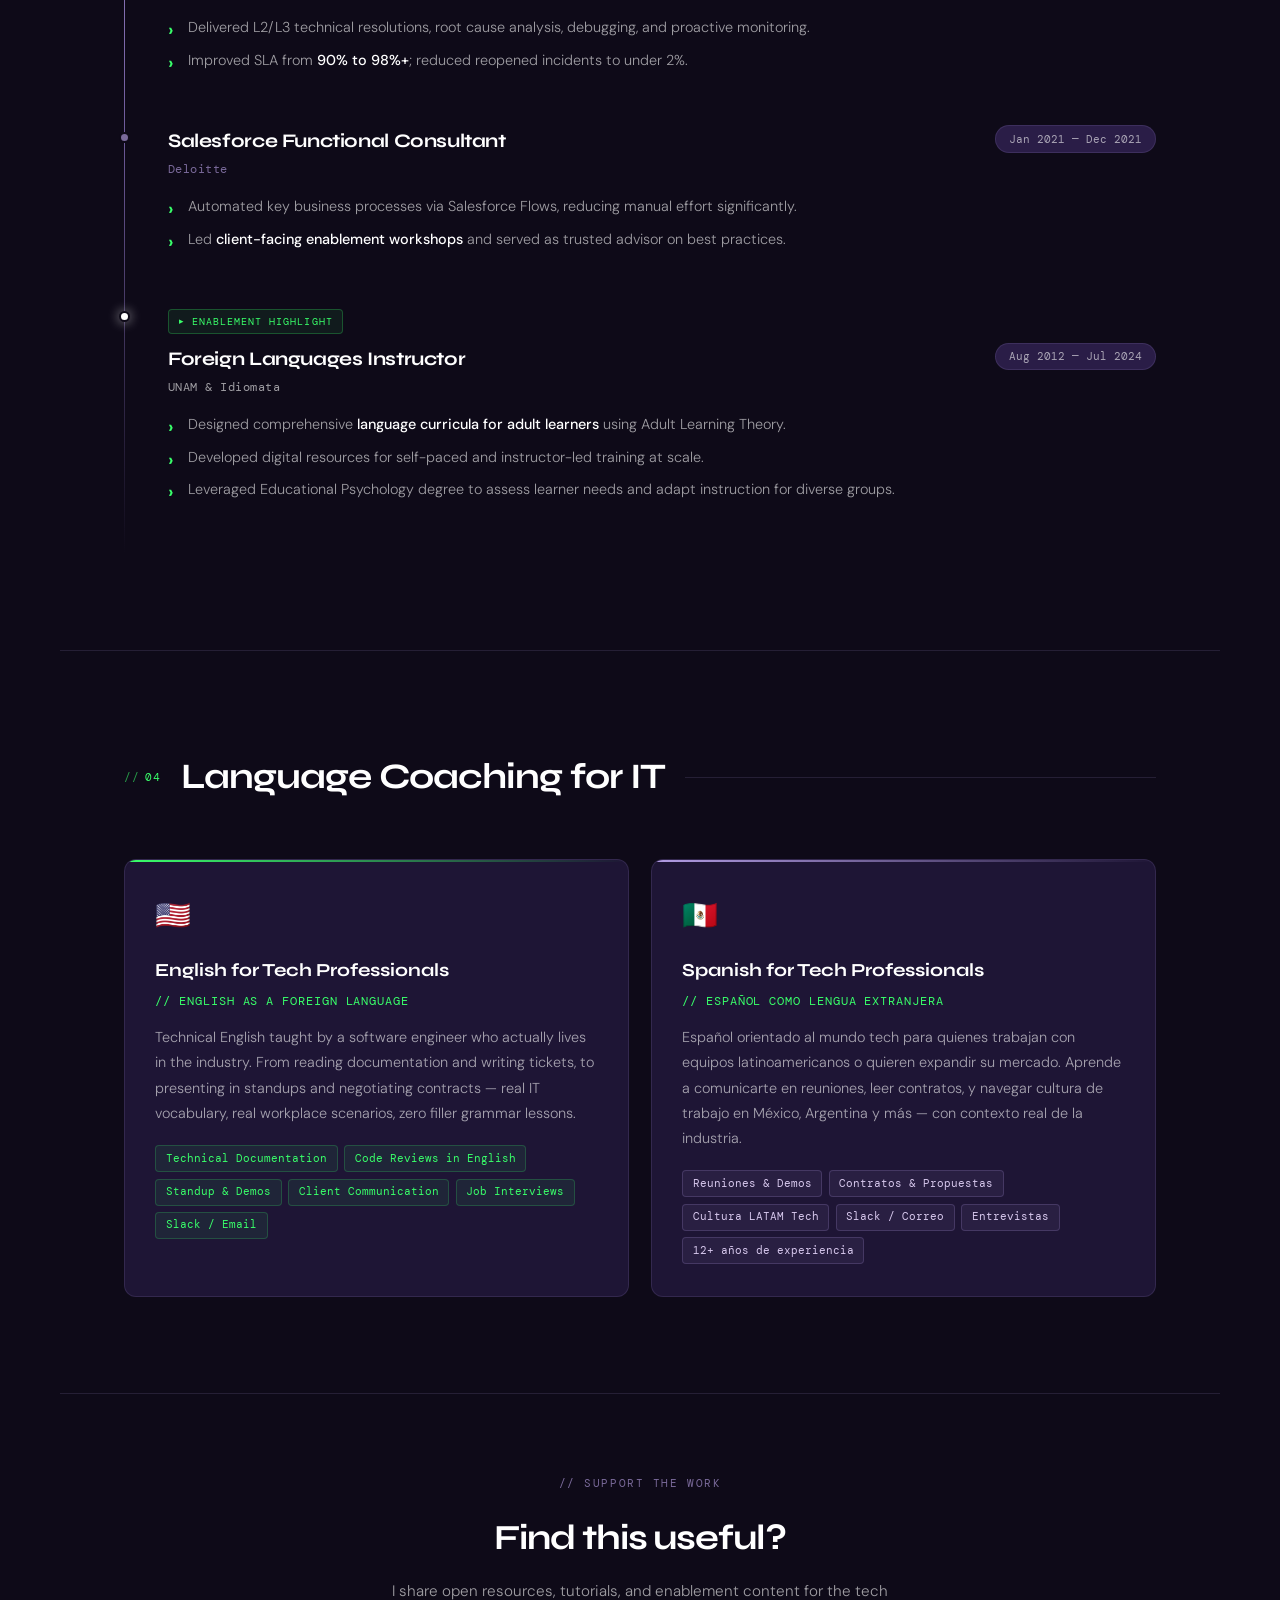
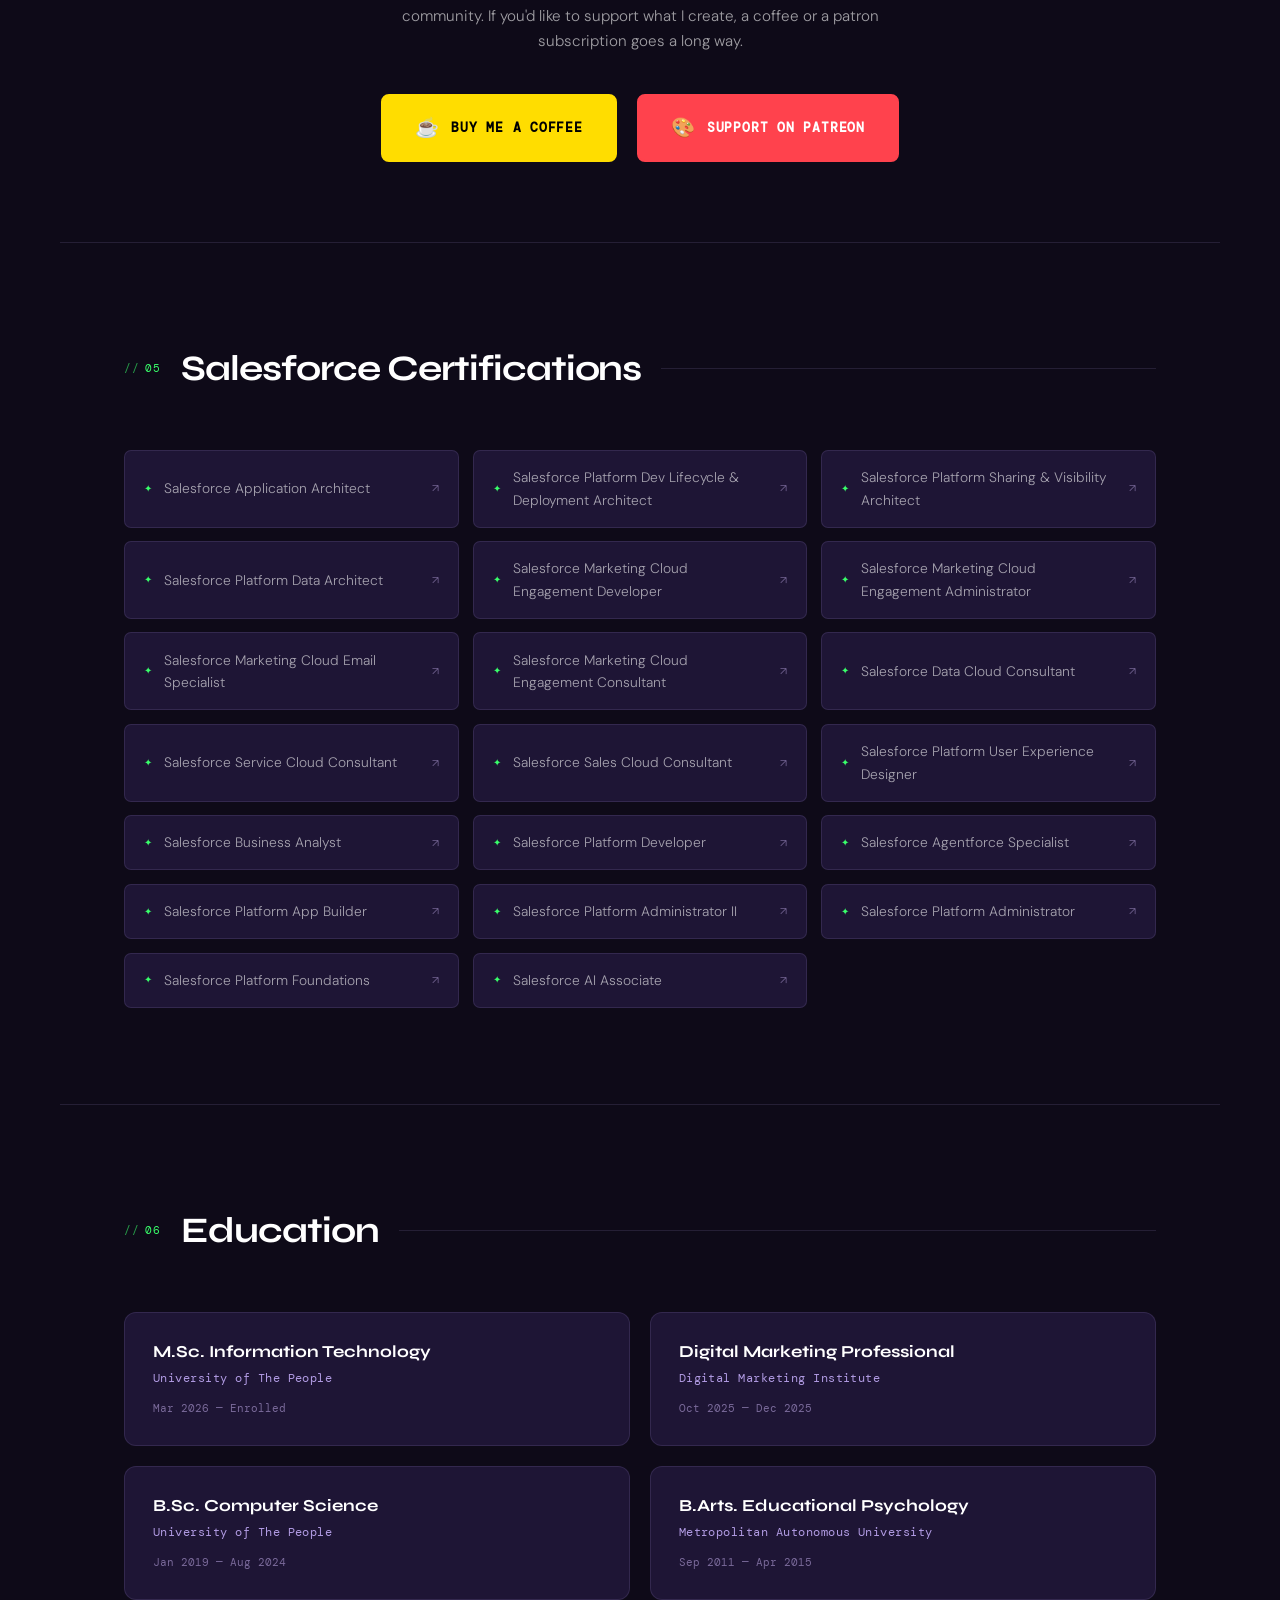
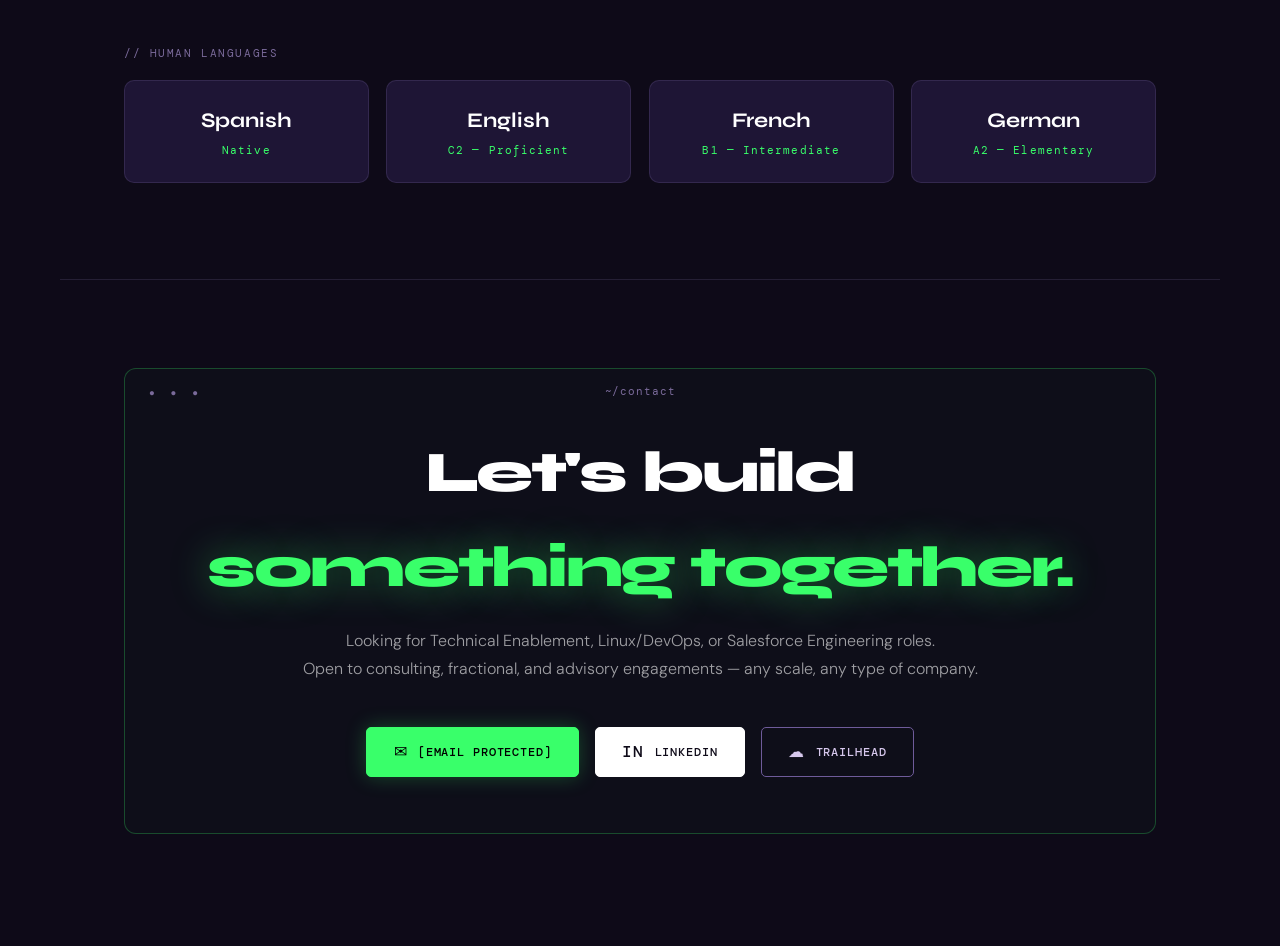
==== commit d91b5d94: "feat: mobile fix, teaching section, coffee & patreon" ====
--- a/index.html
+++ b/index.html
@@ -50,7 +50,7 @@
       --font-body:    'DM Sans', sans-serif;
     }
 
-    html { scroll-behavior: smooth; }
+    html { scroll-behavior: smooth; overflow-x: hidden; }
 
     body {
       background: var(--bg);
@@ -59,6 +59,7 @@
       font-size: 18px;
       line-height: 1.65;
       overflow-x: hidden;
+      max-width: 100%;
     }
 
     /* scanline effect — subtle CRT nod */
@@ -131,6 +132,7 @@
       align-items: center;
       padding: 8rem 4rem 5rem;
       position: relative; overflow: hidden;
+      width: 100%;
     }
 
     /* dot grid */
@@ -174,19 +176,21 @@
 
     h1 {
       font-family: var(--font-display);
-      font-size: clamp(3.5rem, 5.5vw, 6.5rem);
+      font-size: clamp(2.6rem, 10vw, 6.5rem);
       font-weight: 800; line-height: 0.95; letter-spacing: -0.04em;
       margin-bottom: 0.65rem;
+      word-break: break-word;
     }
     .h1-white { color: var(--white); display: block; }
     .h1-green { color: var(--green); display: block; text-shadow: 0 0 40px rgba(57,255,106,0.35); }
 
     .hero-role {
       font-family: var(--font-mono);
-      font-size: clamp(0.9rem, 1.4vw, 1.1rem);
+      font-size: clamp(0.8rem, 1.4vw, 1.1rem);
       color: var(--lav-pale); letter-spacing: 0.05em;
       margin-bottom: 1.75rem;
-      display: flex; align-items: center; gap: 0.75rem;
+      display: flex; align-items: center; gap: 0.5rem;
+      flex-wrap: wrap;
     }
     .role-sep { color: var(--green); opacity: 0.6; }
 
@@ -569,20 +573,132 @@
     .id-card:nth-child(3) { animation: fadeUp 0.5s ease both 0.5s; }
 
     /* ═══════════════════════════════════════
+       TEACHING SECTION
+    ═══════════════════════════════════════ */
+    .teach-grid { display: grid; grid-template-columns: 1fr 1fr; gap: 1.35rem; }
+
+    .teach-card {
+      background: var(--surface);
+      border: 1px solid var(--border); border-radius: 12px;
+      padding: 2rem 1.9rem; position: relative; overflow: hidden;
+      transition: border-color 0.3s, transform 0.3s;
+    }
+    .teach-card:hover { transform: translateY(-5px); }
+    .teach-card:nth-child(1):hover { border-color: var(--border-g); }
+    .teach-card:nth-child(2):hover { border-color: rgba(178,156,228,0.4); }
+
+    .teach-card-bar { position: absolute; top: 0; left: 0; right: 0; height: 2px; }
+    .tcb-green { background: linear-gradient(90deg, var(--green), transparent); }
+    .tcb-lav   { background: linear-gradient(90deg, var(--lav-bright), transparent); }
+
+    .teach-flag { font-size: 1.8rem; margin-bottom: 1rem; }
+    .teach-title { font-family: var(--font-display); font-weight: 700; font-size: 1.15rem; color: var(--white); margin-bottom: 0.4rem; }
+    .teach-subtitle { font-family: var(--font-mono); font-size: 0.72rem; color: var(--green); letter-spacing: 0.08em; text-transform: uppercase; margin-bottom: 0.9rem; }
+    .teach-desc { font-size: 0.9rem; color: var(--white-60); line-height: 1.75; font-weight: 300; margin-bottom: 1.2rem; }
+    .teach-tags { display: flex; flex-wrap: wrap; gap: 0.4rem; }
+    .teach-tag {
+      font-family: var(--font-mono); font-size: 0.68rem;
+      padding: 0.22rem 0.6rem; border-radius: 4px;
+      background: rgba(57,255,106,0.07); color: var(--green);
+      border: 1px solid rgba(57,255,106,0.2);
+    }
+    .teach-tag.t-lav {
+      background: rgba(178,156,228,0.08); color: var(--lav-pale);
+      border-color: rgba(178,156,228,0.2);
+    }
+
+    /* ═══════════════════════════════════════
+       SUPPORT / COFFEE & PATREON
+    ═══════════════════════════════════════ */
+    .support-wrap {
+      max-width: 1160px; margin: 0 auto;
+      padding: 5rem 4rem; text-align: center;
+    }
+    .support-label {
+      font-family: var(--font-mono); font-size: 0.7rem;
+      color: var(--muted); letter-spacing: 0.14em; text-transform: uppercase;
+      margin-bottom: 1rem;
+    }
+    .support-title {
+      font-family: var(--font-display); font-weight: 700;
+      font-size: clamp(1.5rem, 3vw, 2.2rem); letter-spacing: -0.03em;
+      color: var(--white); margin-bottom: 0.75rem;
+    }
+    .support-sub { font-size: 0.95rem; color: var(--white-60); margin-bottom: 2.5rem; font-weight: 300; max-width: 560px; margin-left: auto; margin-right: auto; }
+    .support-btns { display: flex; justify-content: center; gap: 1.25rem; flex-wrap: wrap; }
+
+    .btn-coffee {
+      display: inline-flex; align-items: center; gap: 0.7rem;
+      padding: 1rem 2rem; border-radius: 8px;
+      font-family: var(--font-mono); font-size: 0.82rem;
+      letter-spacing: 0.06em; text-transform: uppercase; font-weight: 600;
+      text-decoration: none; transition: all 0.25s;
+      background: #FFDD00; color: #000;
+      border: 2px solid #FFDD00;
+    }
+    .btn-coffee:hover {
+      background: #fff; border-color: #fff;
+      transform: translateY(-3px);
+      box-shadow: 0 10px 32px rgba(255,221,0,0.35);
+    }
+    .btn-coffee .icon { font-size: 1.2rem; }
+
+    .btn-patreon {
+      display: inline-flex; align-items: center; gap: 0.7rem;
+      padding: 1rem 2rem; border-radius: 8px;
+      font-family: var(--font-mono); font-size: 0.82rem;
+      letter-spacing: 0.06em; text-transform: uppercase; font-weight: 600;
+      text-decoration: none; transition: all 0.25s;
+      background: #FF424D; color: #fff;
+      border: 2px solid #FF424D;
+    }
+    .btn-patreon:hover {
+      background: transparent; color: #FF424D;
+      transform: translateY(-3px);
+      box-shadow: 0 10px 32px rgba(255,66,77,0.35);
+    }
+    .btn-patreon .icon { font-size: 1.2rem; }
+
+    /* ═══════════════════════════════════════
        RESPONSIVE
     ═══════════════════════════════════════ */
     @media (max-width: 960px) {
       nav { padding: 1rem 1.5rem; }
       .nav-links { display: none; }
-      .hero { grid-template-columns: 1fr; padding: 7rem 1.5rem 3.5rem; }
-      .hero-right { padding-left: 0; flex-direction: row; flex-wrap: wrap; margin-top: 2rem; }
-      .id-card { flex: 1; min-width: 190px; }
-      .section-wrap { padding: 4rem 1.5rem; }
+
+      .hero {
+        grid-template-columns: 1fr;
+        padding: 6.5rem 1.25rem 3rem;
+      }
+      .hero-right {
+        padding-left: 0;
+        flex-direction: column;
+        margin-top: 2rem;
+      }
+      .id-card { width: 100%; }
+      .hero-desc { max-width: 100%; }
+
+      .section-wrap { padding: 3.5rem 1.25rem; }
       .pillars { grid-template-columns: 1fr; }
       .stack-grid { grid-template-columns: 1fr; }
       .edu-grid { grid-template-columns: 1fr; }
-      .terminal-frame { padding: 3rem 1.5rem; }
-      footer { flex-direction: column; gap: 0.6rem; text-align: center; padding: 2rem 1.5rem; }
+      .teach-grid { grid-template-columns: 1fr; }
+      .terminal-frame { padding: 3rem 1.25rem; }
+      .support-wrap { padding: 3.5rem 1.25rem; }
+      .certs-grid { grid-template-columns: 1fr; }
+      footer { flex-direction: column; gap: 0.6rem; text-align: center; padding: 2rem 1.25rem; }
+
+      .full-divider { margin: 0 1.25rem; max-width: calc(100% - 2.5rem); }
+    }
+
+    @media (max-width: 480px) {
+      .hero { padding: 6rem 1rem 2.5rem; }
+      .section-wrap { padding: 3rem 1rem; }
+      .support-wrap { padding: 3rem 1rem; }
+      .hero-ctas { flex-direction: column; align-items: flex-start; }
+      .btn { width: 100%; justify-content: center; }
+      .support-btns { flex-direction: column; align-items: center; }
+      .btn-coffee, .btn-patreon { width: 100%; max-width: 320px; justify-content: center; }
     }
   </style>
 </head>
@@ -600,6 +716,7 @@
     <li><a href="#pillars">focus</a></li>
     <li><a href="#stack">stack</a></li>
     <li><a href="#experience">experience</a></li>
+    <li><a href="#teaching">teaching</a></li>
     <li><a href="#certifications">certs</a></li>
     <li><a href="#contact">contact</a></li>
   </ul>
@@ -638,7 +755,7 @@
     </p>
 
     <div class="hero-ctas">
-      <a href="mailto:josemendozaswe@outlook.com" class="btn btn-email">
+      <a href="/cdn-cgi/l/email-protection#046e6b776169616a606b7e65777361446b7170686b6b6f2a676b69" class="btn btn-email">
         <em class="btn-icon">✉</em> Email me
       </a>
       <a href="https://www.linkedin.com/in/josemendozaswe/" target="_blank" class="btn btn-linkedin">
@@ -843,10 +960,81 @@
 
 <div class="full-divider"></div>
 
+<!-- ═══ TEACHING ═══ -->
+<div class="section-wrap" id="teaching">
+  <div class="section-header">
+    <span class="section-num">04</span>
+    <h2 class="section-title">Language Coaching for IT</h2>
+    <div class="section-line"></div>
+  </div>
+  <div class="teach-grid">
+    <div class="teach-card">
+      <div class="teach-card-bar tcb-green"></div>
+      <div class="teach-flag">🇺🇸</div>
+      <div class="teach-title">English for Tech Professionals</div>
+      <div class="teach-subtitle">// english as a foreign language</div>
+      <p class="teach-desc">
+        Technical English taught by a software engineer who actually lives in the industry.
+        From reading documentation and writing tickets, to presenting in standups and negotiating contracts —
+        real IT vocabulary, real workplace scenarios, zero filler grammar lessons.
+      </p>
+      <div class="teach-tags">
+        <span class="teach-tag">Technical Documentation</span>
+        <span class="teach-tag">Code Reviews in English</span>
+        <span class="teach-tag">Standup & Demos</span>
+        <span class="teach-tag">Client Communication</span>
+        <span class="teach-tag">Job Interviews</span>
+        <span class="teach-tag">Slack / Email</span>
+      </div>
+    </div>
+    <div class="teach-card">
+      <div class="teach-card-bar tcb-lav"></div>
+      <div class="teach-flag">🇲🇽</div>
+      <div class="teach-title">Spanish for Tech Professionals</div>
+      <div class="teach-subtitle">// español como lengua extranjera</div>
+      <p class="teach-desc">
+        Español orientado al mundo tech para quienes trabajan con equipos latinoamericanos o quieren expandir
+        su mercado. Aprende a comunicarte en reuniones, leer contratos, y navegar cultura de trabajo
+        en México, Argentina y más — con contexto real de la industria.
+      </p>
+      <div class="teach-tags">
+        <span class="teach-tag t-lav">Reuniones & Demos</span>
+        <span class="teach-tag t-lav">Contratos & Propuestas</span>
+        <span class="teach-tag t-lav">Cultura LATAM Tech</span>
+        <span class="teach-tag t-lav">Slack / Correo</span>
+        <span class="teach-tag t-lav">Entrevistas</span>
+        <span class="teach-tag t-lav">12+ años de experiencia</span>
+      </div>
+    </div>
+  </div>
+</div>
+
+<div class="full-divider"></div>
+
+<!-- ═══ SUPPORT ═══ -->
+<div class="support-wrap" id="support">
+  <div class="support-label">// support the work</div>
+  <h3 class="support-title">Find this useful?</h3>
+  <p class="support-sub">
+    I share open resources, tutorials, and enablement content for the tech community.
+    If you'd like to support what I create, a coffee or a patron subscription goes a long way.
+  </p>
+  <div class="support-btns">
+    <a href="https://buymeacoffee.com/josemendozaswe" target="_blank" class="btn-coffee">
+      <span class="icon">☕</span> Buy me a coffee
+    </a>
+    <a href="https://www.patreon.com/josemendozaswe" target="_blank" class="btn-patreon">
+      <span class="icon">🎨</span> Support on Patreon
+    </a>
+  </div>
+</div>
+
+<div class="full-divider"></div>
+
 <!-- ═══ CERTIFICATIONS ═══ -->
 <div class="section-wrap" id="certifications">
   <div class="section-header">
-    <span class="section-num">04</span>
+    <span class="section-num">05</span>
     <h2 class="section-title">Salesforce Certifications</h2>
     <div class="section-line"></div>
   </div>
@@ -879,7 +1067,7 @@
 <!-- ═══ EDUCATION ═══ -->
 <div class="section-wrap" id="education">
   <div class="section-header">
-    <span class="section-num">05</span>
+    <span class="section-num">06</span>
     <h2 class="section-title">Education</h2>
     <div class="section-line"></div>
   </div>
@@ -928,18 +1116,8 @@
       Open to consulting, fractional, and advisory engagements — any scale, any type of company.
     </p>
     <div class="contact-links">
-      <a href="mailto:josemendozaswe@outlook.com" class="btn btn-email"><em class="btn-icon">✉</em> josemendozaswe@outlook.com</a>
+      <a href="/cdn-cgi/l/email-protection#dfb5b0acbab2bab1bbb0a5beaca8ba9fb0aaabb3b0b0b4f1bcb0b2" class="btn btn-email"><em class="btn-icon">✉</em> <span class="__cf_email__" data-cfemail="a6ccc9d5c3cbc3c8c2c9dcc7d5d1c3e6c9d3d2cac9c9cd88c5c9cb">[email&#160;protected]</span></a>
       <a href="https://www.linkedin.com/in/josemendozaswe/" target="_blank" class="btn btn-linkedin"><em class="btn-icon">in</em> LinkedIn</a>
       <a href="https://www.salesforce.com/trailblazer/josemendozaswe" target="_blank" class="btn btn-trailhead"><em class="btn-icon">☁</em> Trailhead</a>
     </div>
-  </div>
-</div>
-
-<footer>
-  <span>© 2026 José A. Mendoza</span>
-  <span class="footer-green">~/technical-enablement · salesforce · linux</span>
-  <span>Mexico City, MX</span>
-</footer>
-
-</body>
-</html>
+  </div>
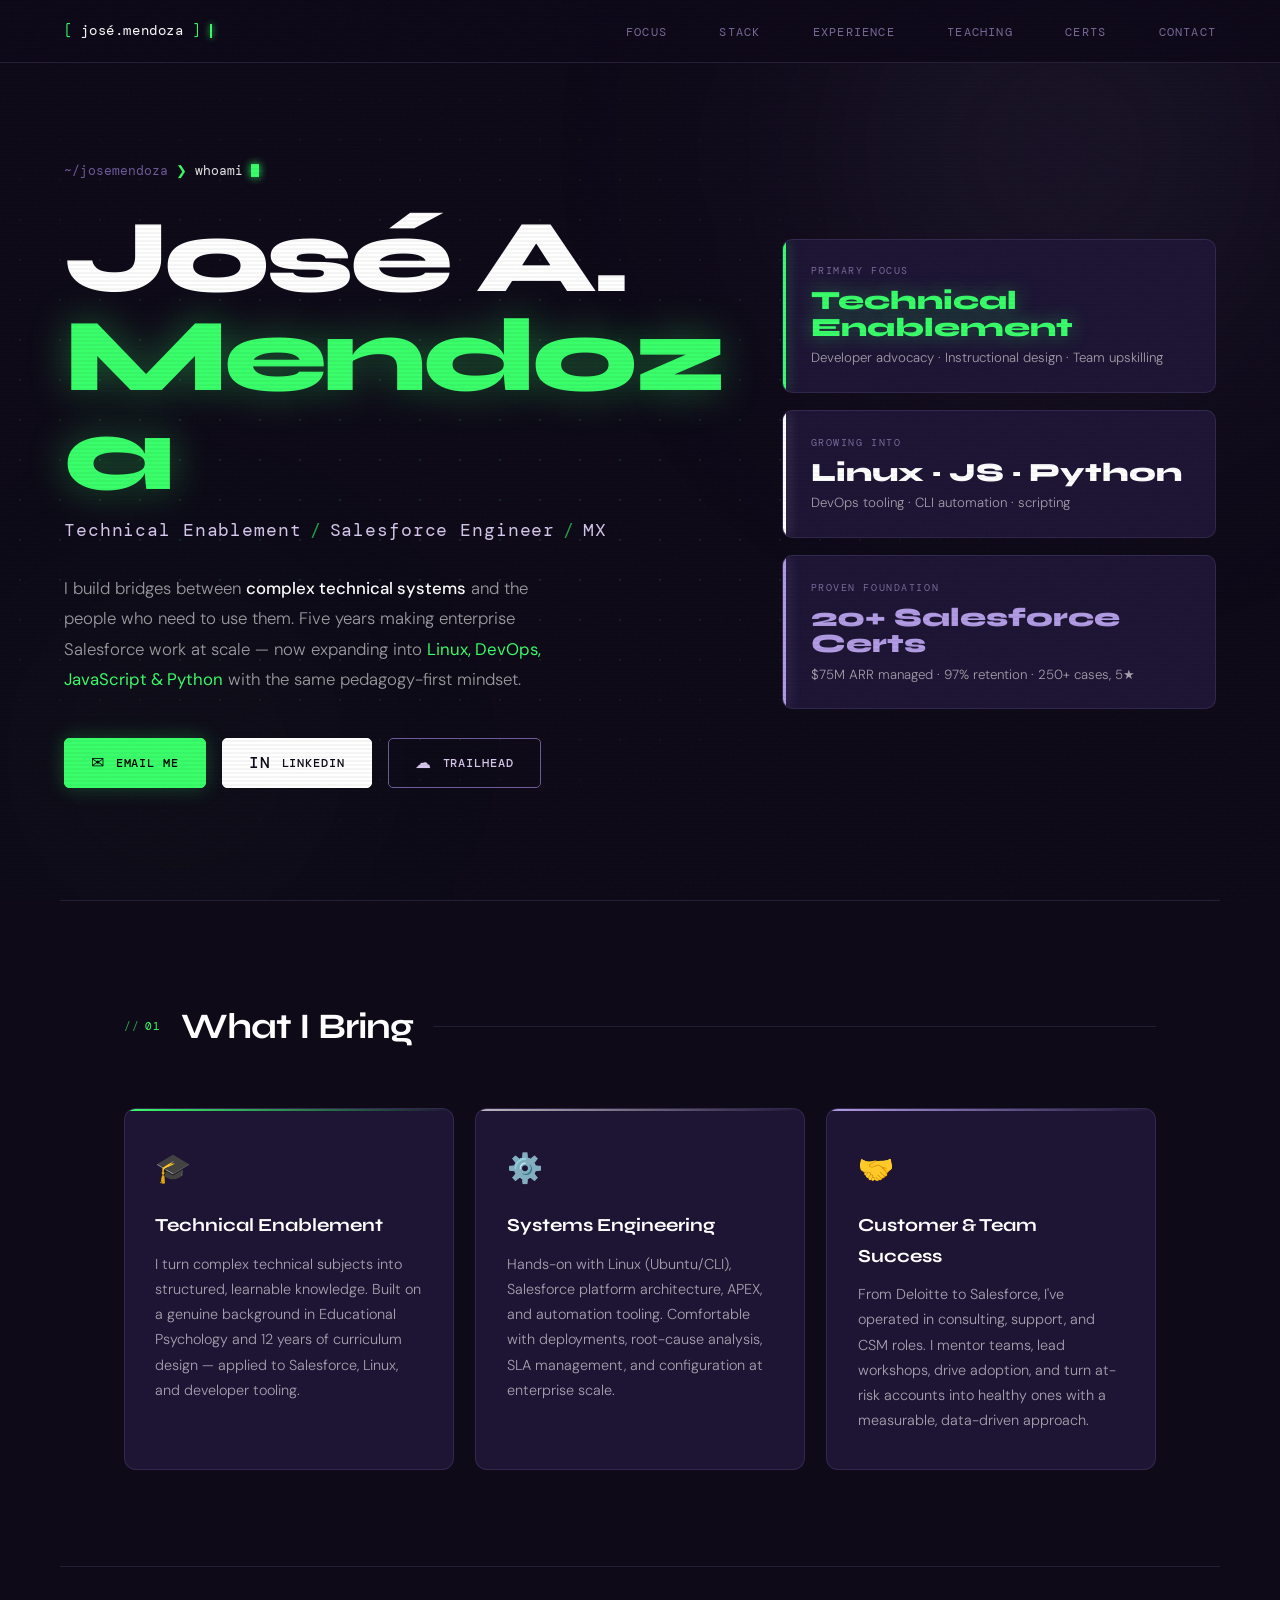
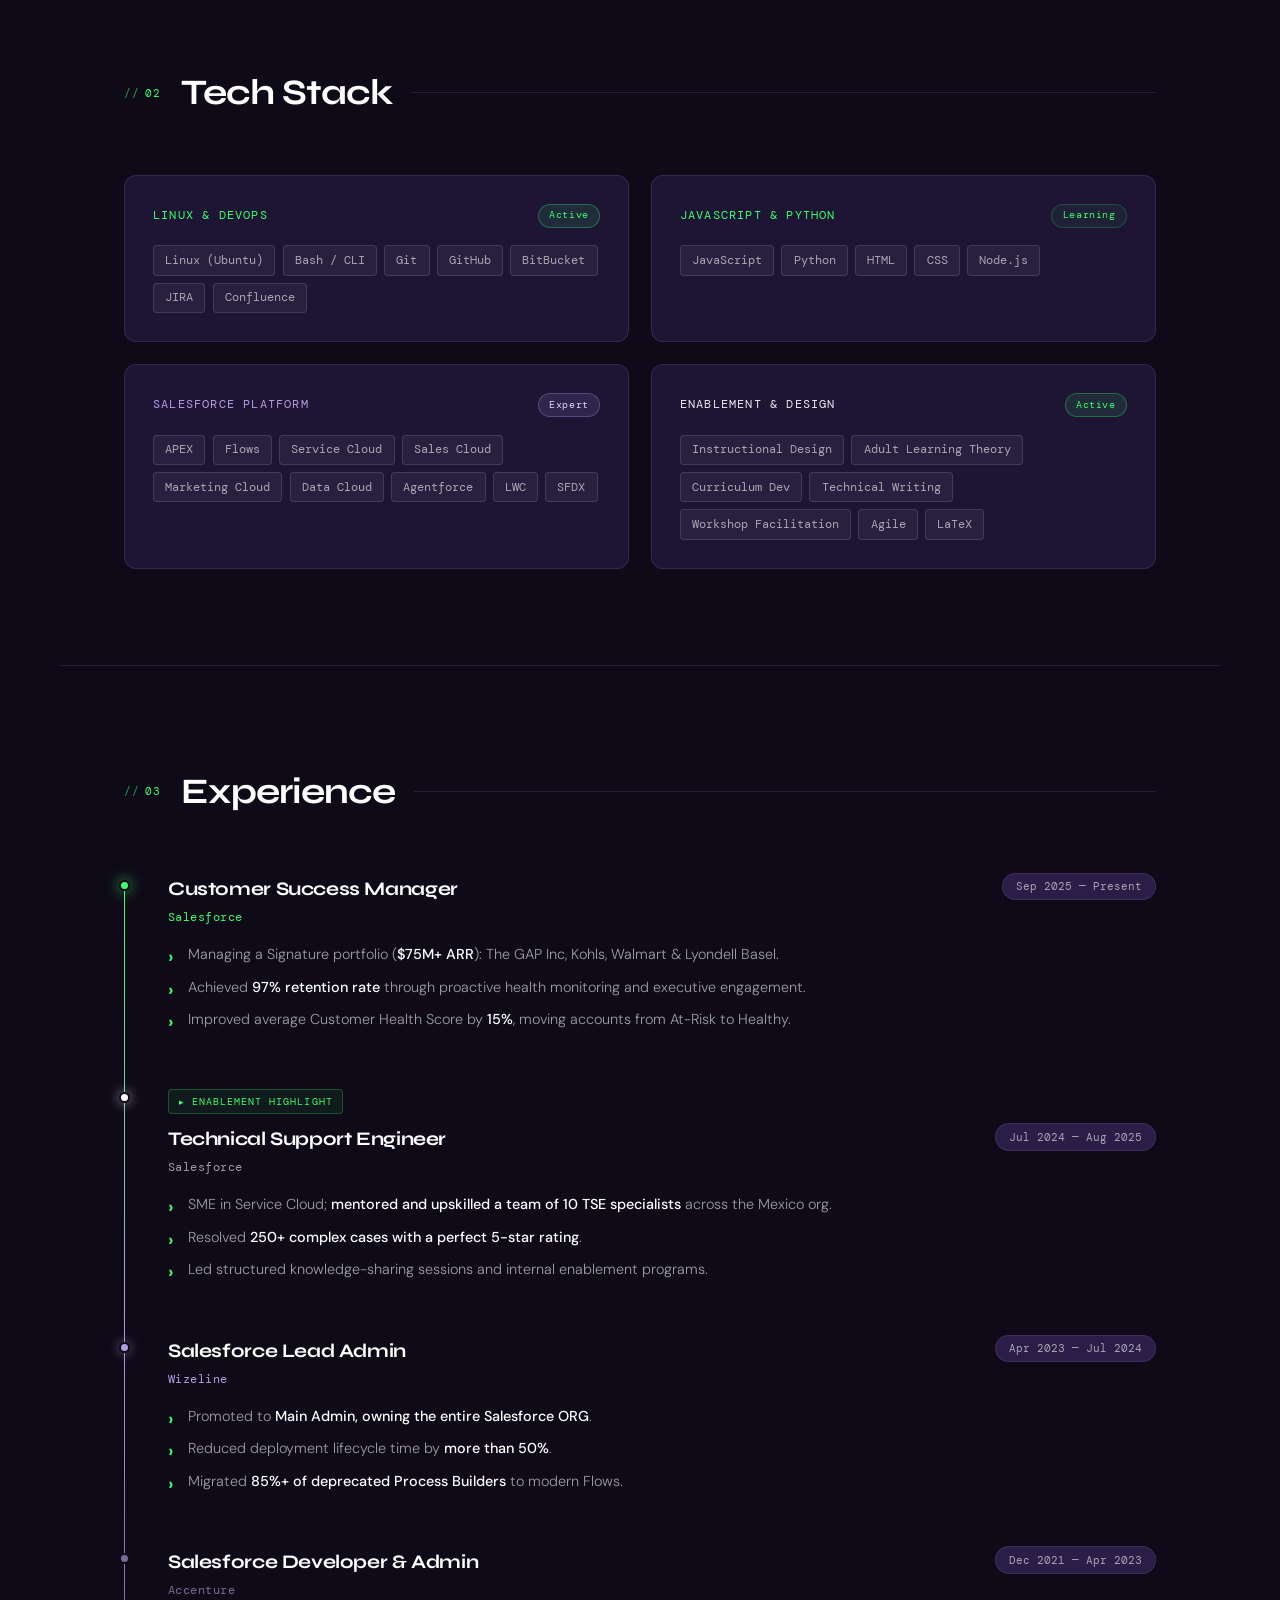
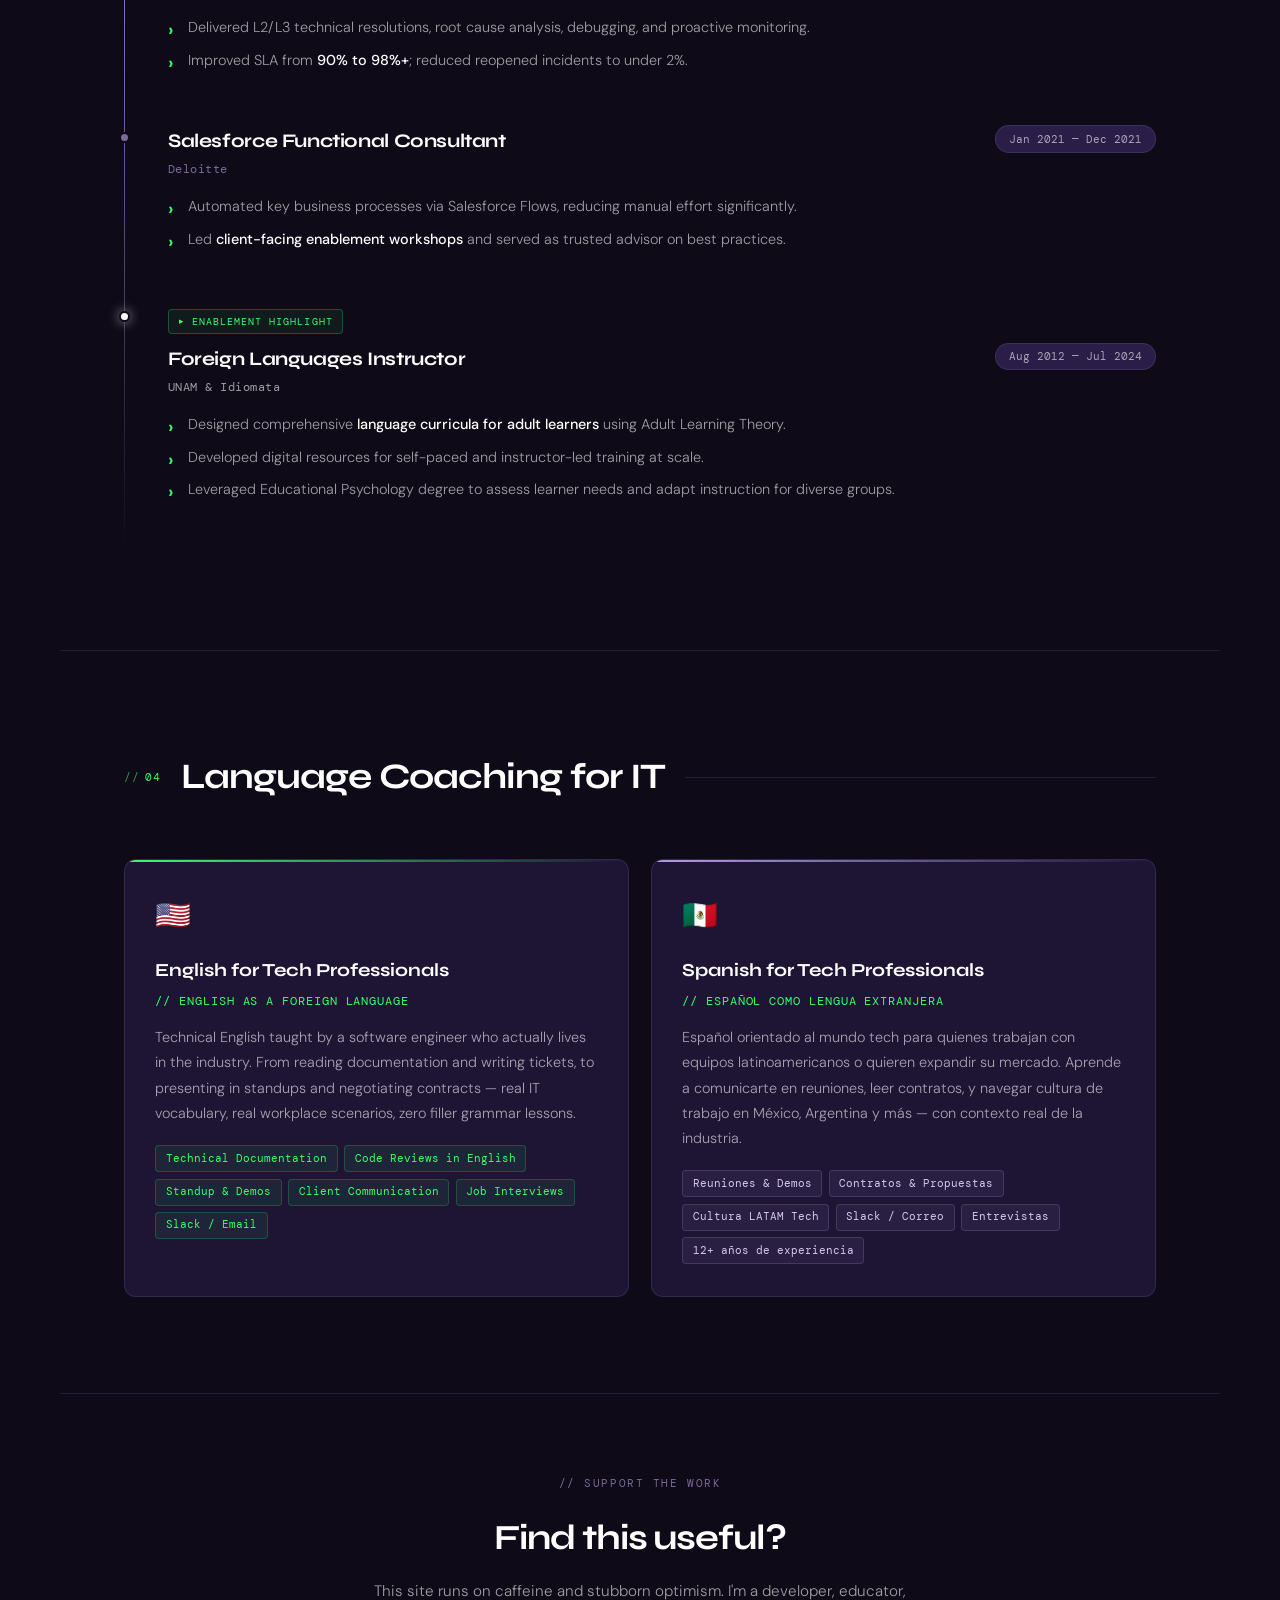
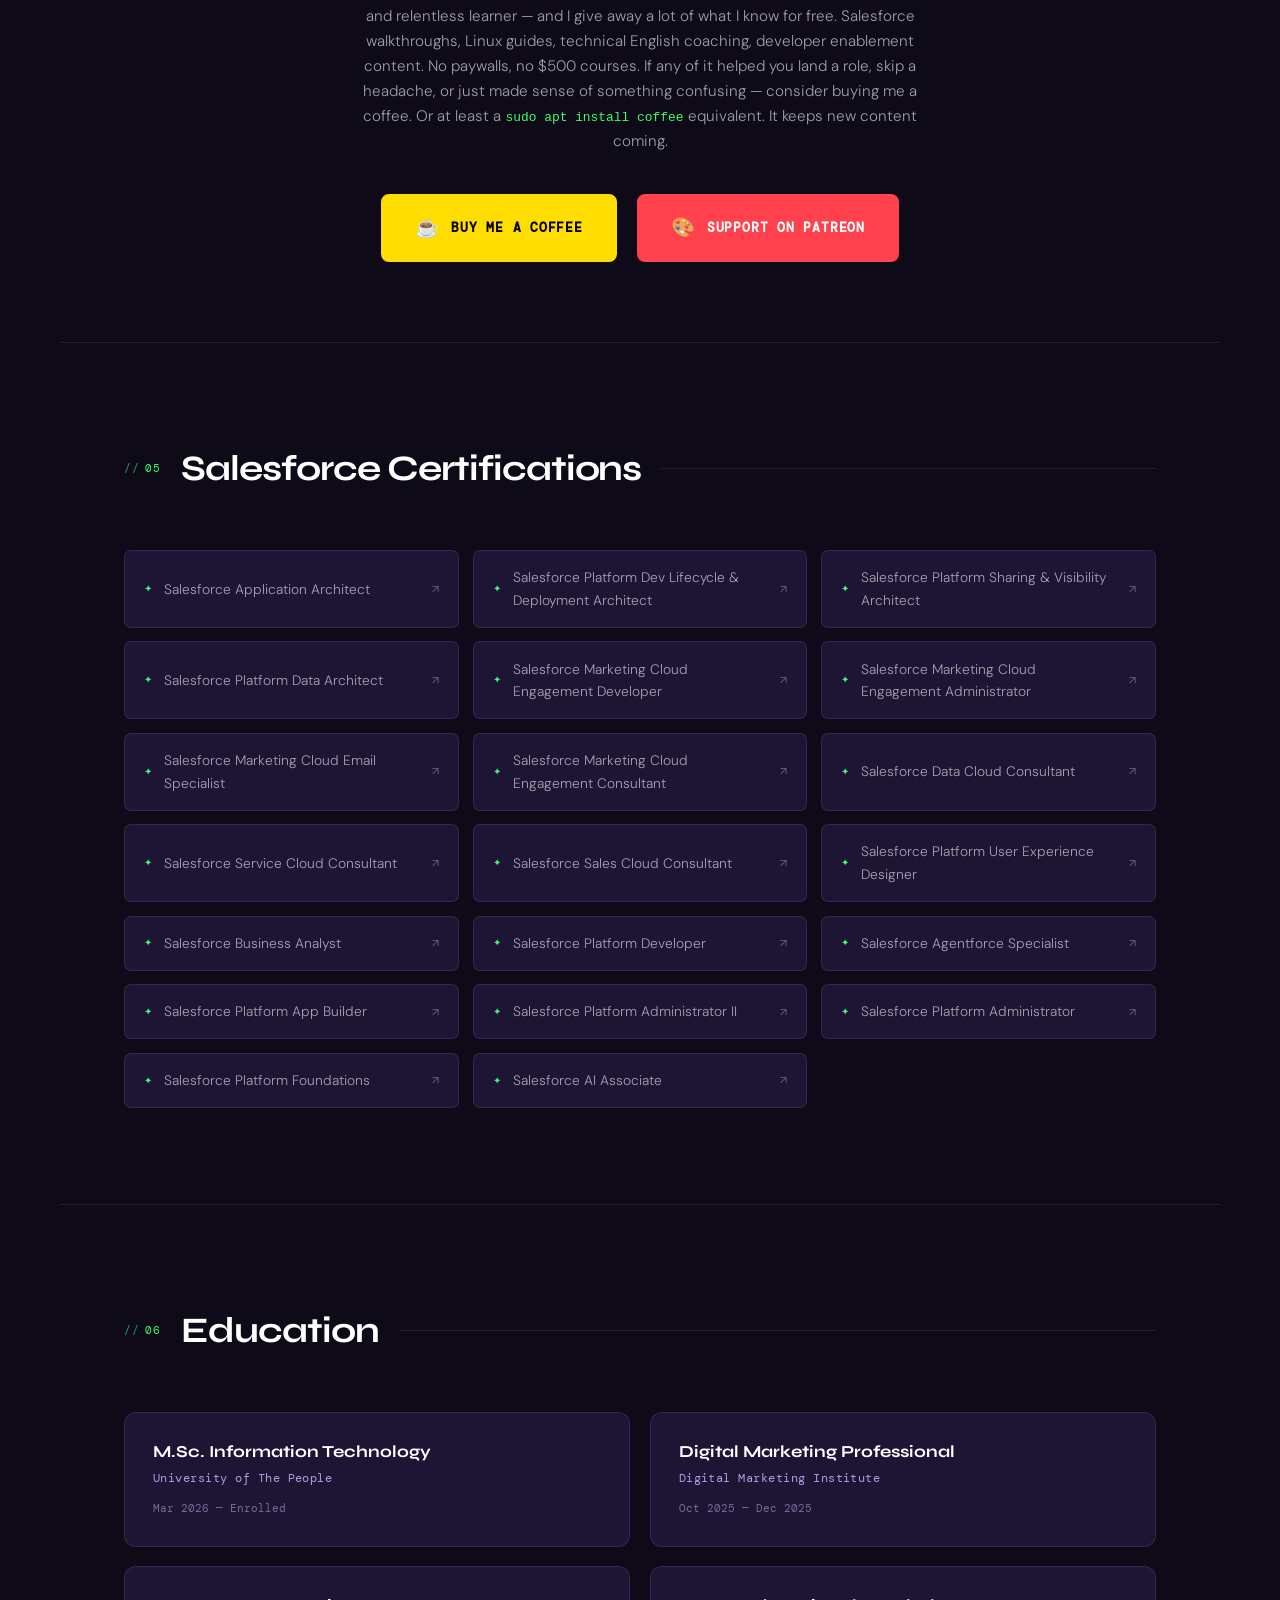
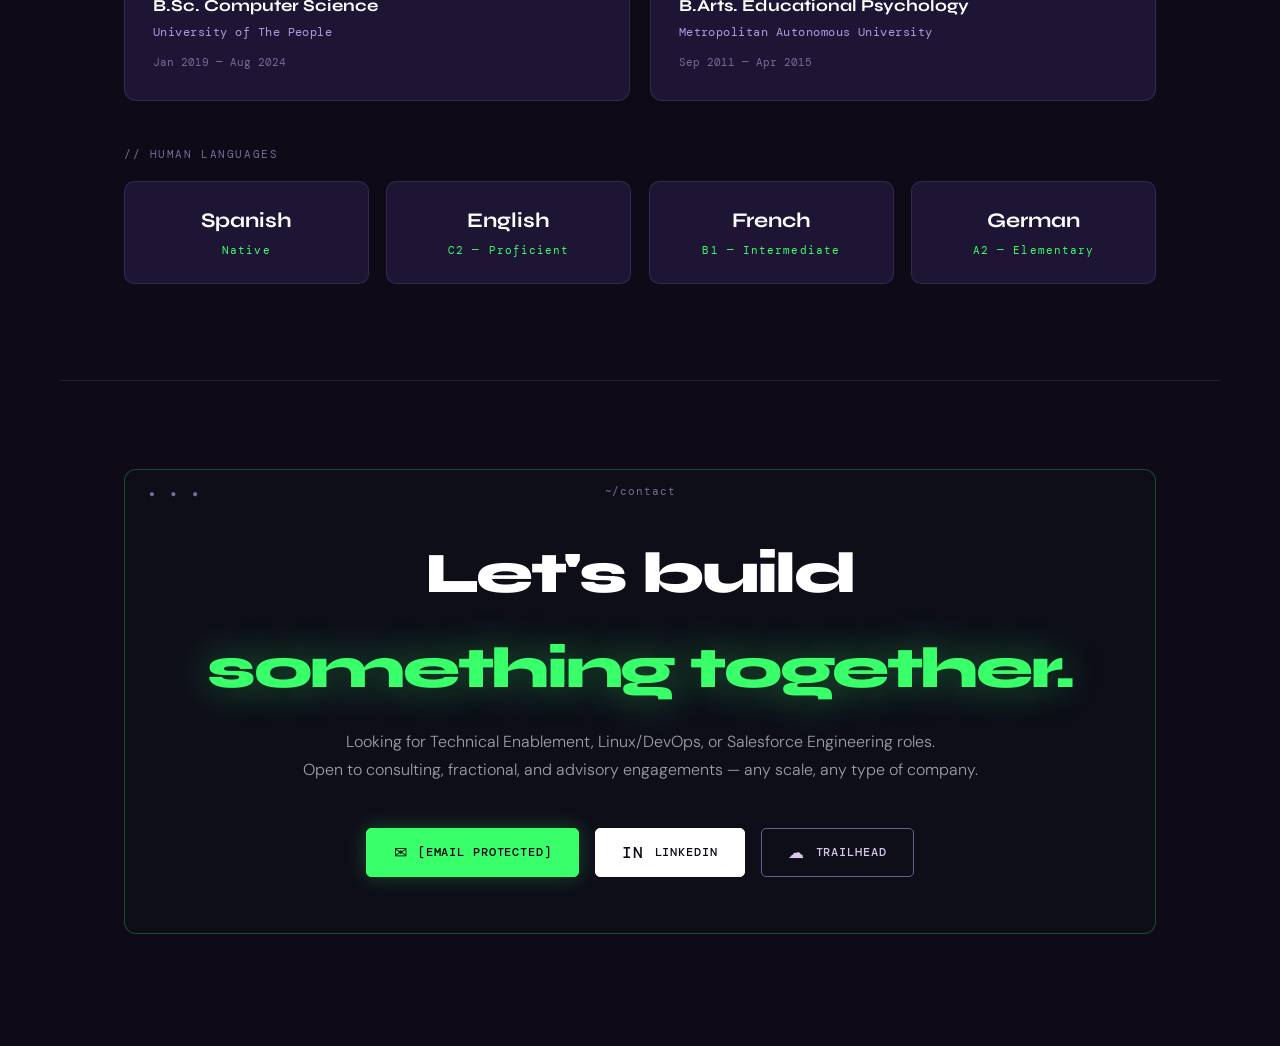
==== commit 7782f67b: "feat: support section with correct links and new copy" ====
--- a/index.html
+++ b/index.html
@@ -1016,14 +1016,17 @@
   <div class="support-label">// support the work</div>
   <h3 class="support-title">Find this useful?</h3>
   <p class="support-sub">
-    I share open resources, tutorials, and enablement content for the tech community.
-    If you'd like to support what I create, a coffee or a patron subscription goes a long way.
+    This site runs on caffeine and stubborn optimism. I'm a developer, educator, and relentless learner —
+    and I give away a lot of what I know for free. Salesforce walkthroughs, Linux guides, technical English
+    coaching, developer enablement content. No paywalls, no $500 courses. If any of it helped you land a role,
+    skip a headache, or just made sense of something confusing — consider buying me a coffee.
+    Or at least a <code style="font-family:var(--font-mono);color:var(--green);font-size:0.85em;">sudo apt install coffee</code> equivalent. It keeps new content coming.
   </p>
   <div class="support-btns">
     <a href="https://buymeacoffee.com/josemendozaswe" target="_blank" class="btn-coffee">
       <span class="icon">☕</span> Buy me a coffee
     </a>
-    <a href="https://www.patreon.com/josemendozaswe" target="_blank" class="btn-patreon">
+    <a href="https://patreon.com/josemendozaswe?utm_medium=unknown&utm_source=join_link&utm_campaign=creatorshare_creator&utm_content=copyLink" target="_blank" class="btn-patreon">
       <span class="icon">🎨</span> Support on Patreon
     </a>
   </div>
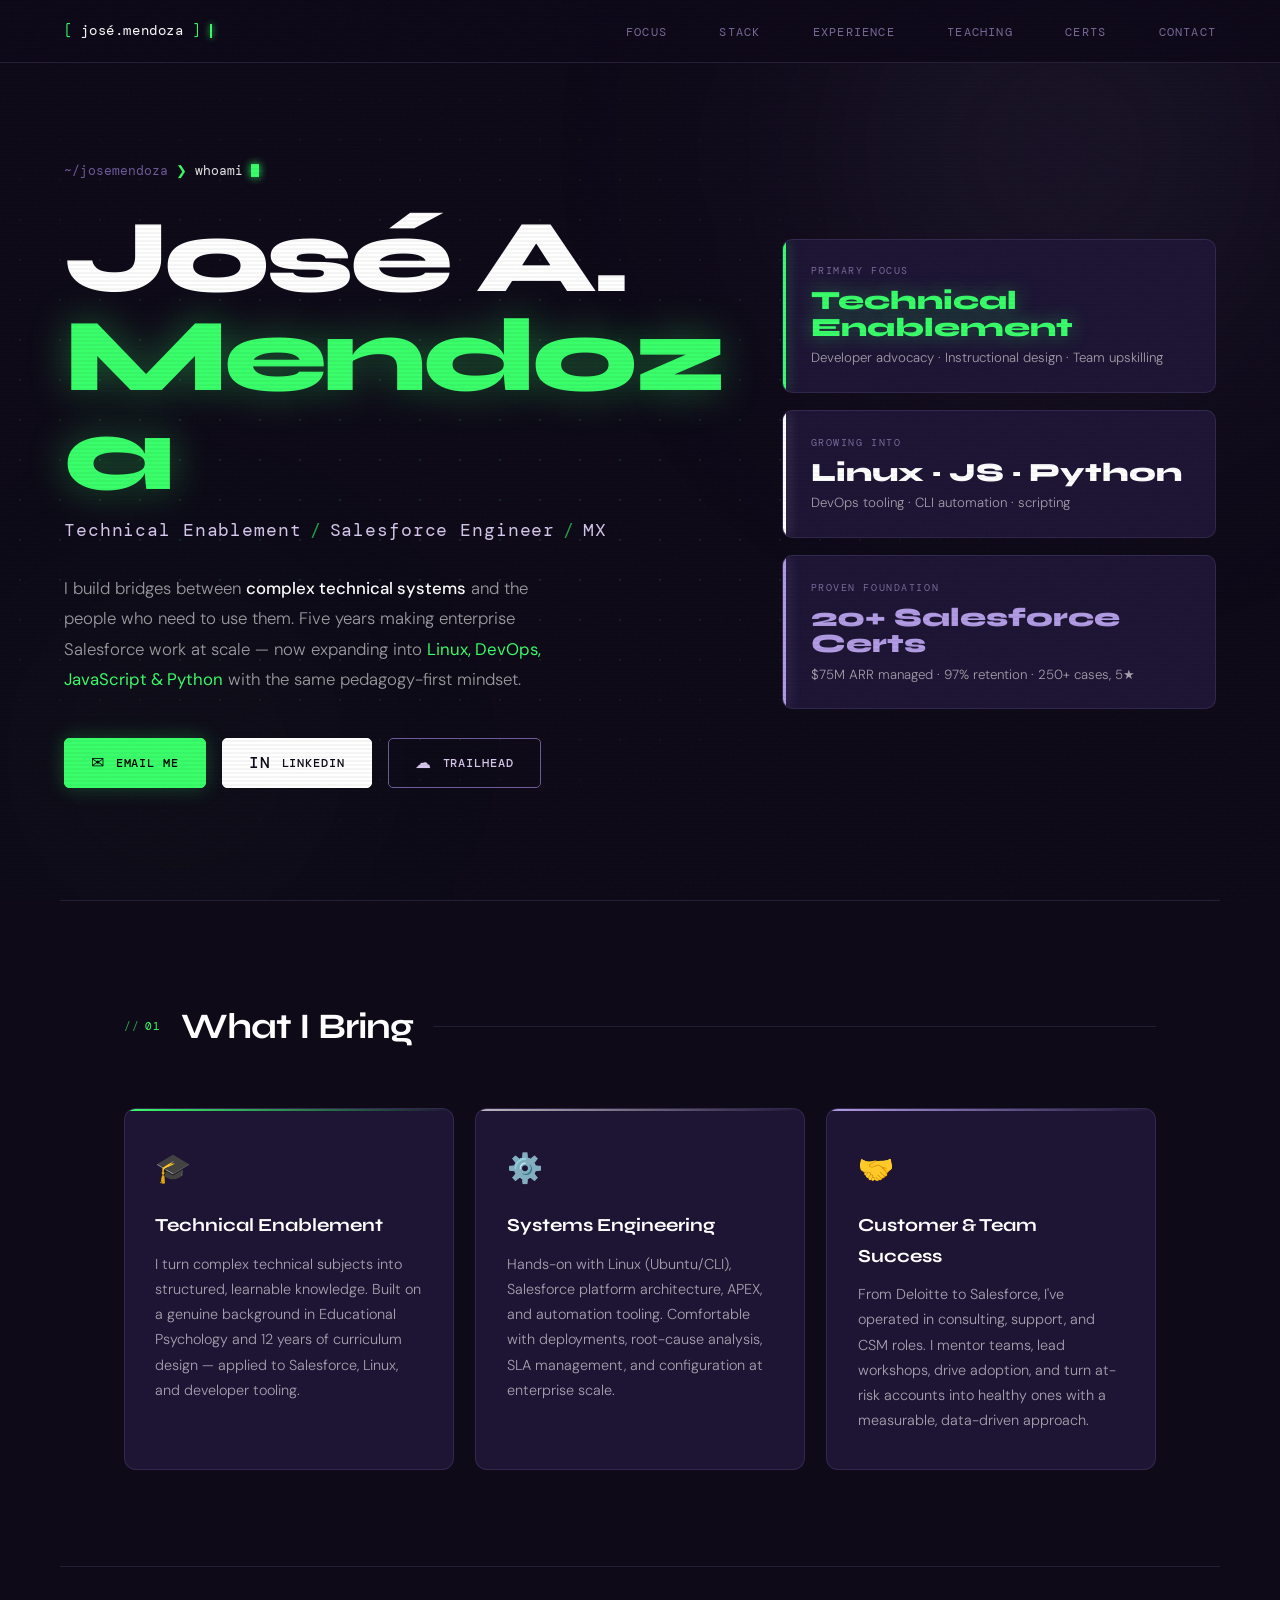
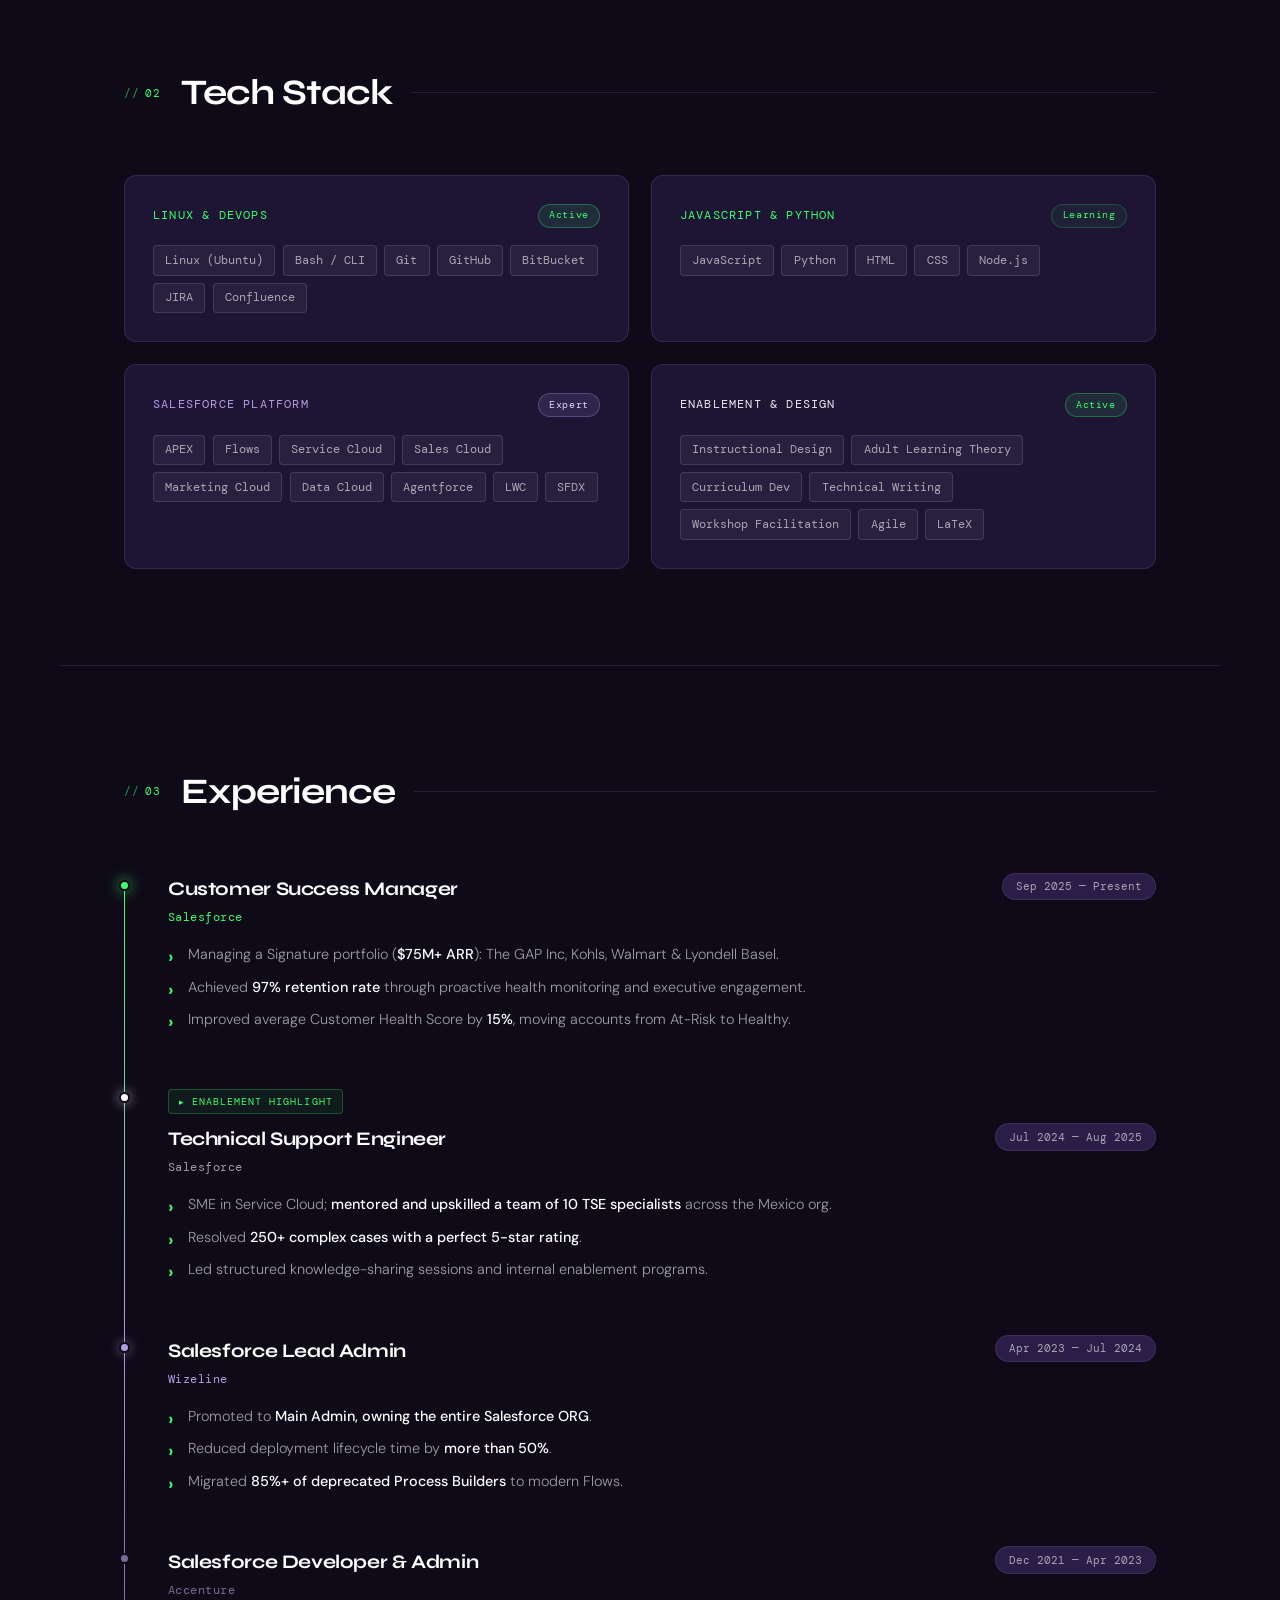
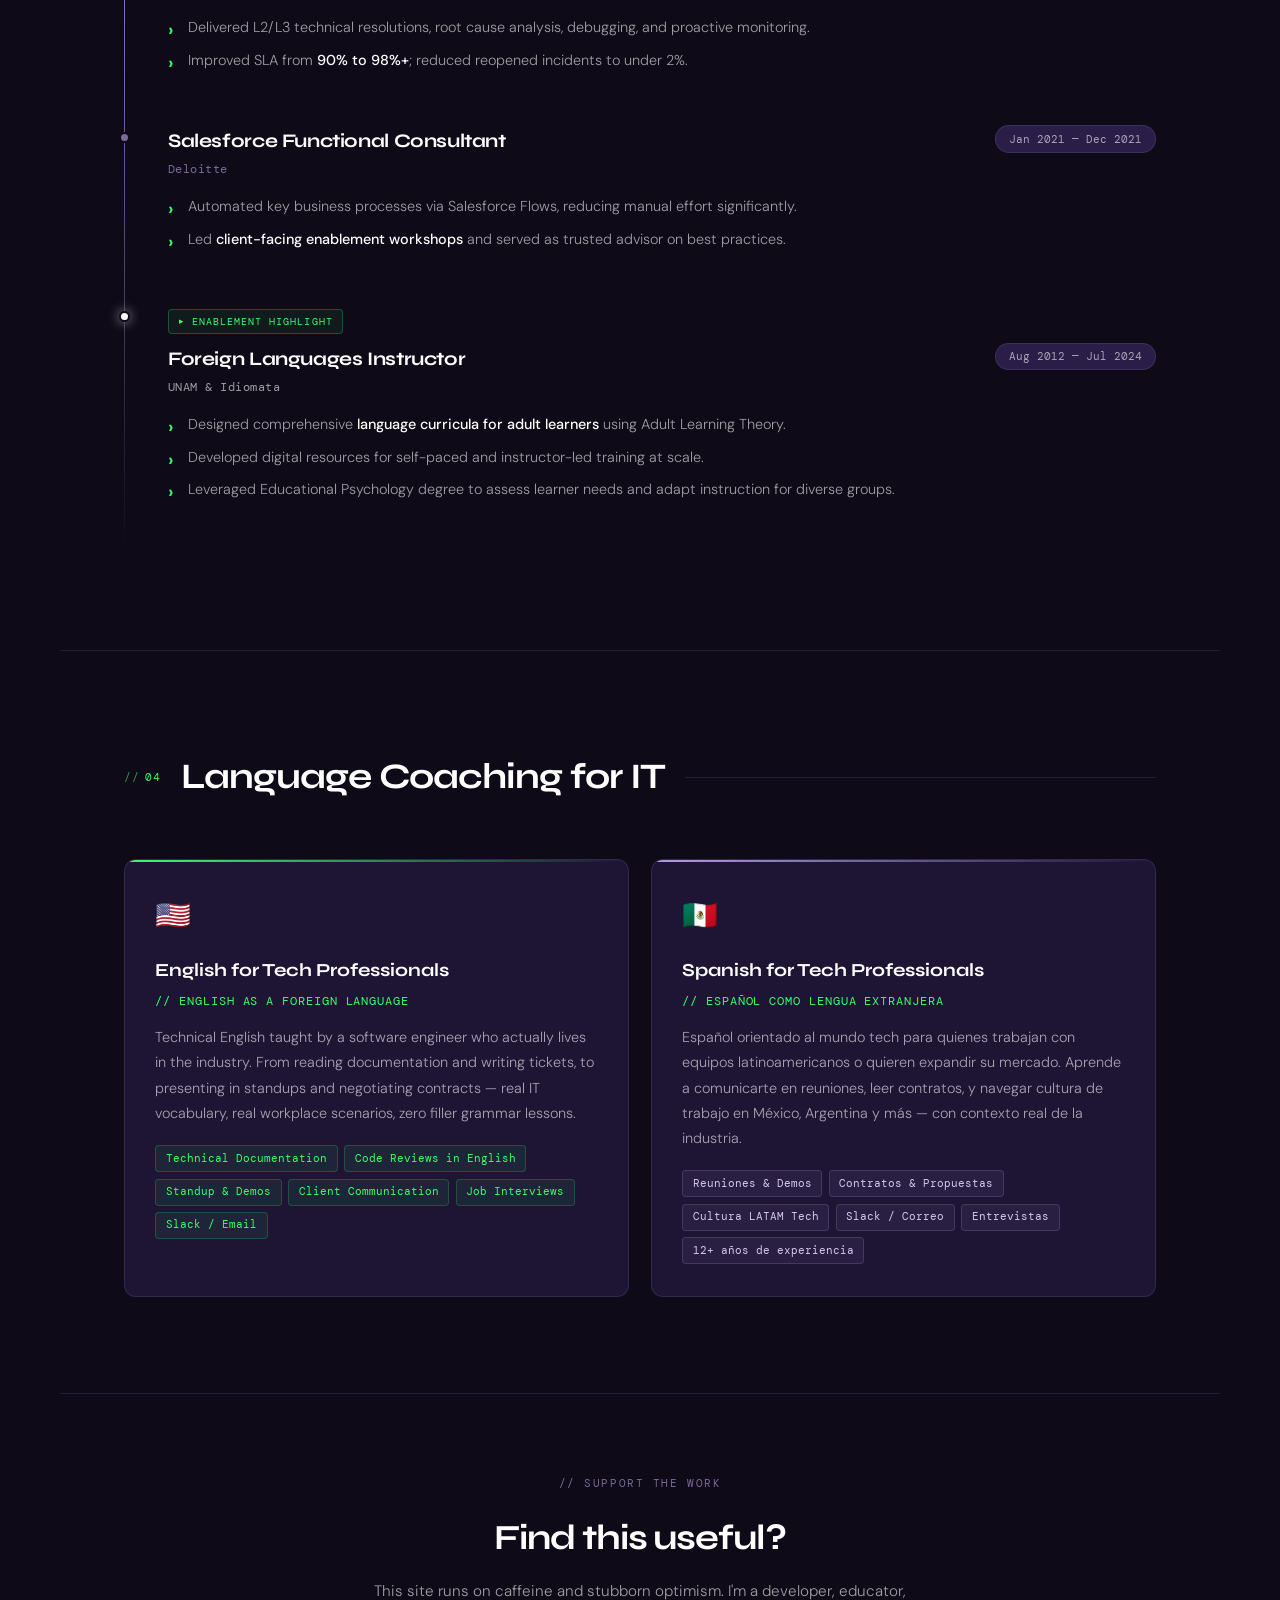
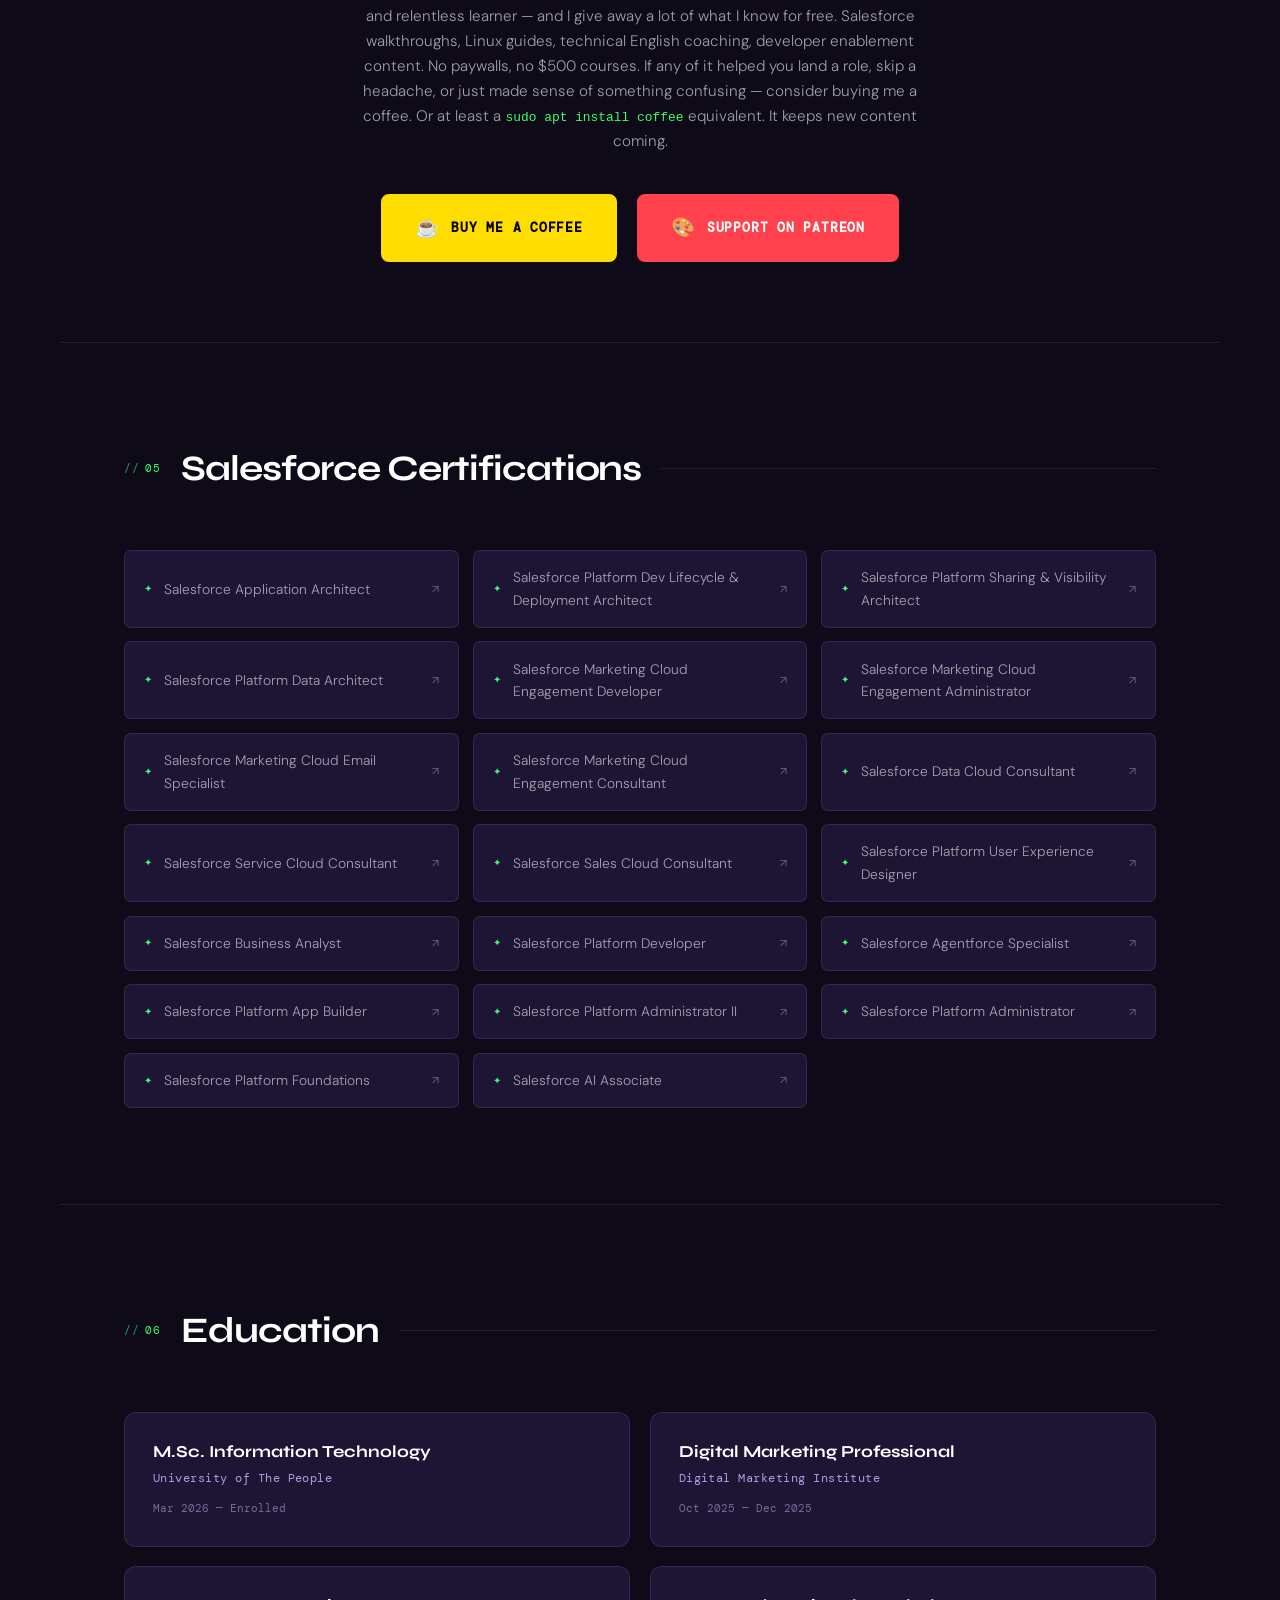
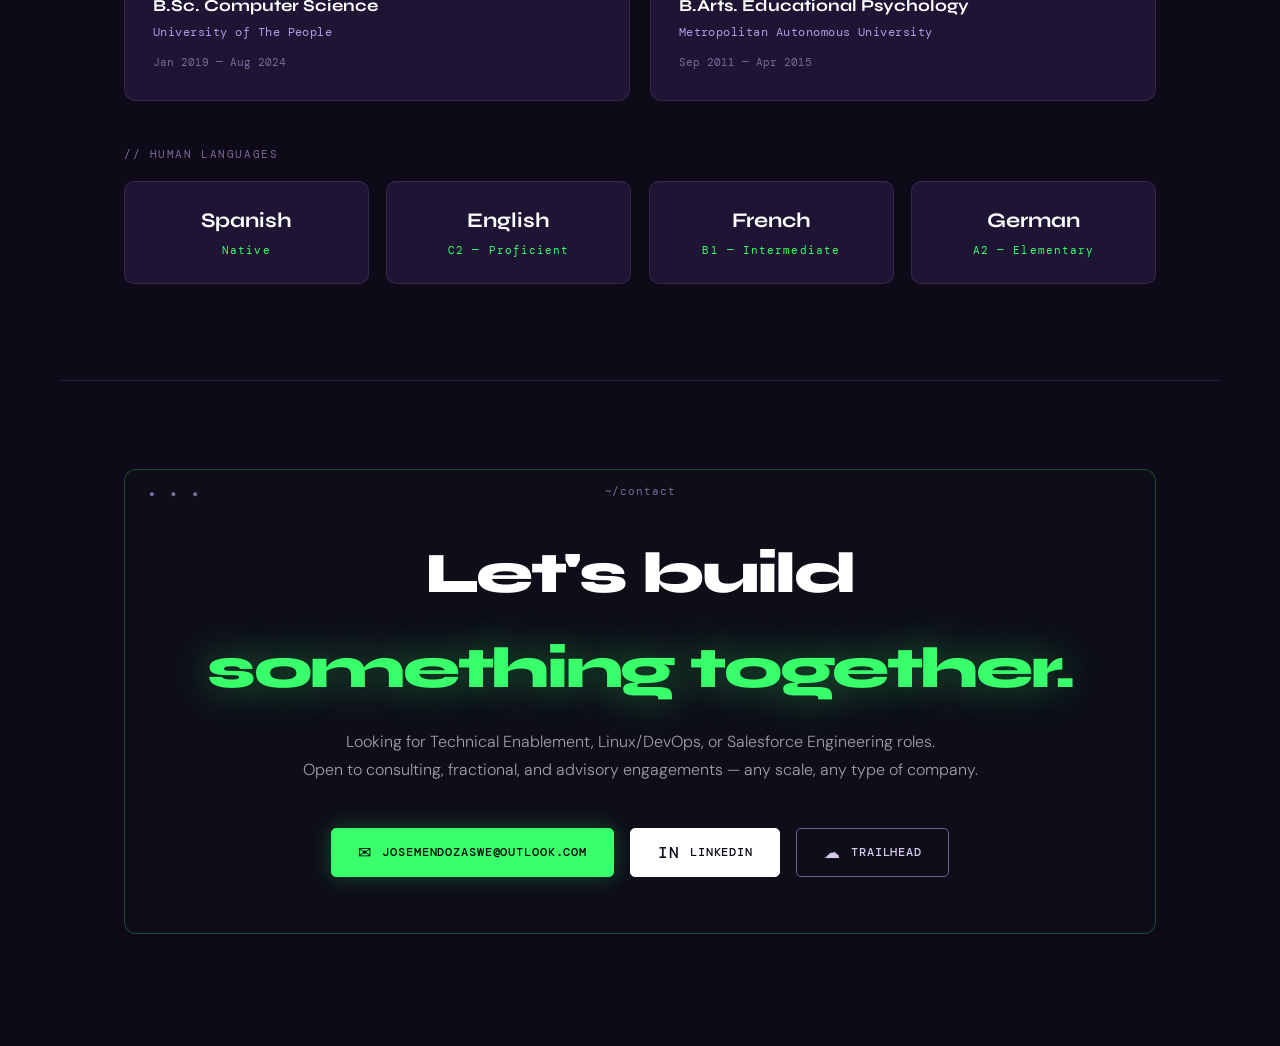
==== commit ec94ac03: "fix: restoree mailto links broken by Cloudflare obfuscation" ====
--- a/index.html
+++ b/index.html
@@ -755,7 +755,7 @@
     </p>
 
     <div class="hero-ctas">
-      <a href="/cdn-cgi/l/email-protection#046e6b776169616a606b7e65777361446b7170686b6b6f2a676b69" class="btn btn-email">
+      <a href="mailto:josemendozaswe@outlook.com" class="btn btn-email">
         <em class="btn-icon">✉</em> Email me
       </a>
       <a href="https://www.linkedin.com/in/josemendozaswe/" target="_blank" class="btn btn-linkedin">
@@ -1119,7 +1119,7 @@
       Open to consulting, fractional, and advisory engagements — any scale, any type of company.
     </p>
     <div class="contact-links">
-      <a href="/cdn-cgi/l/email-protection#dfb5b0acbab2bab1bbb0a5beaca8ba9fb0aaabb3b0b0b4f1bcb0b2" class="btn btn-email"><em class="btn-icon">✉</em> <span class="__cf_email__" data-cfemail="a6ccc9d5c3cbc3c8c2c9dcc7d5d1c3e6c9d3d2cac9c9cd88c5c9cb">[email&#160;protected]</span></a>
+      <a href="mailto:josemendozaswe@outlook.com" class="btn btn-email"><em class="btn-icon">✉</em> josemendozaswe@outlook.com</a>
       <a href="https://www.linkedin.com/in/josemendozaswe/" target="_blank" class="btn btn-linkedin"><em class="btn-icon">in</em> LinkedIn</a>
       <a href="https://www.salesforce.com/trailblazer/josemendozaswe" target="_blank" class="btn btn-trailhead"><em class="btn-icon">☁</em> Trailhead</a>
     </div>
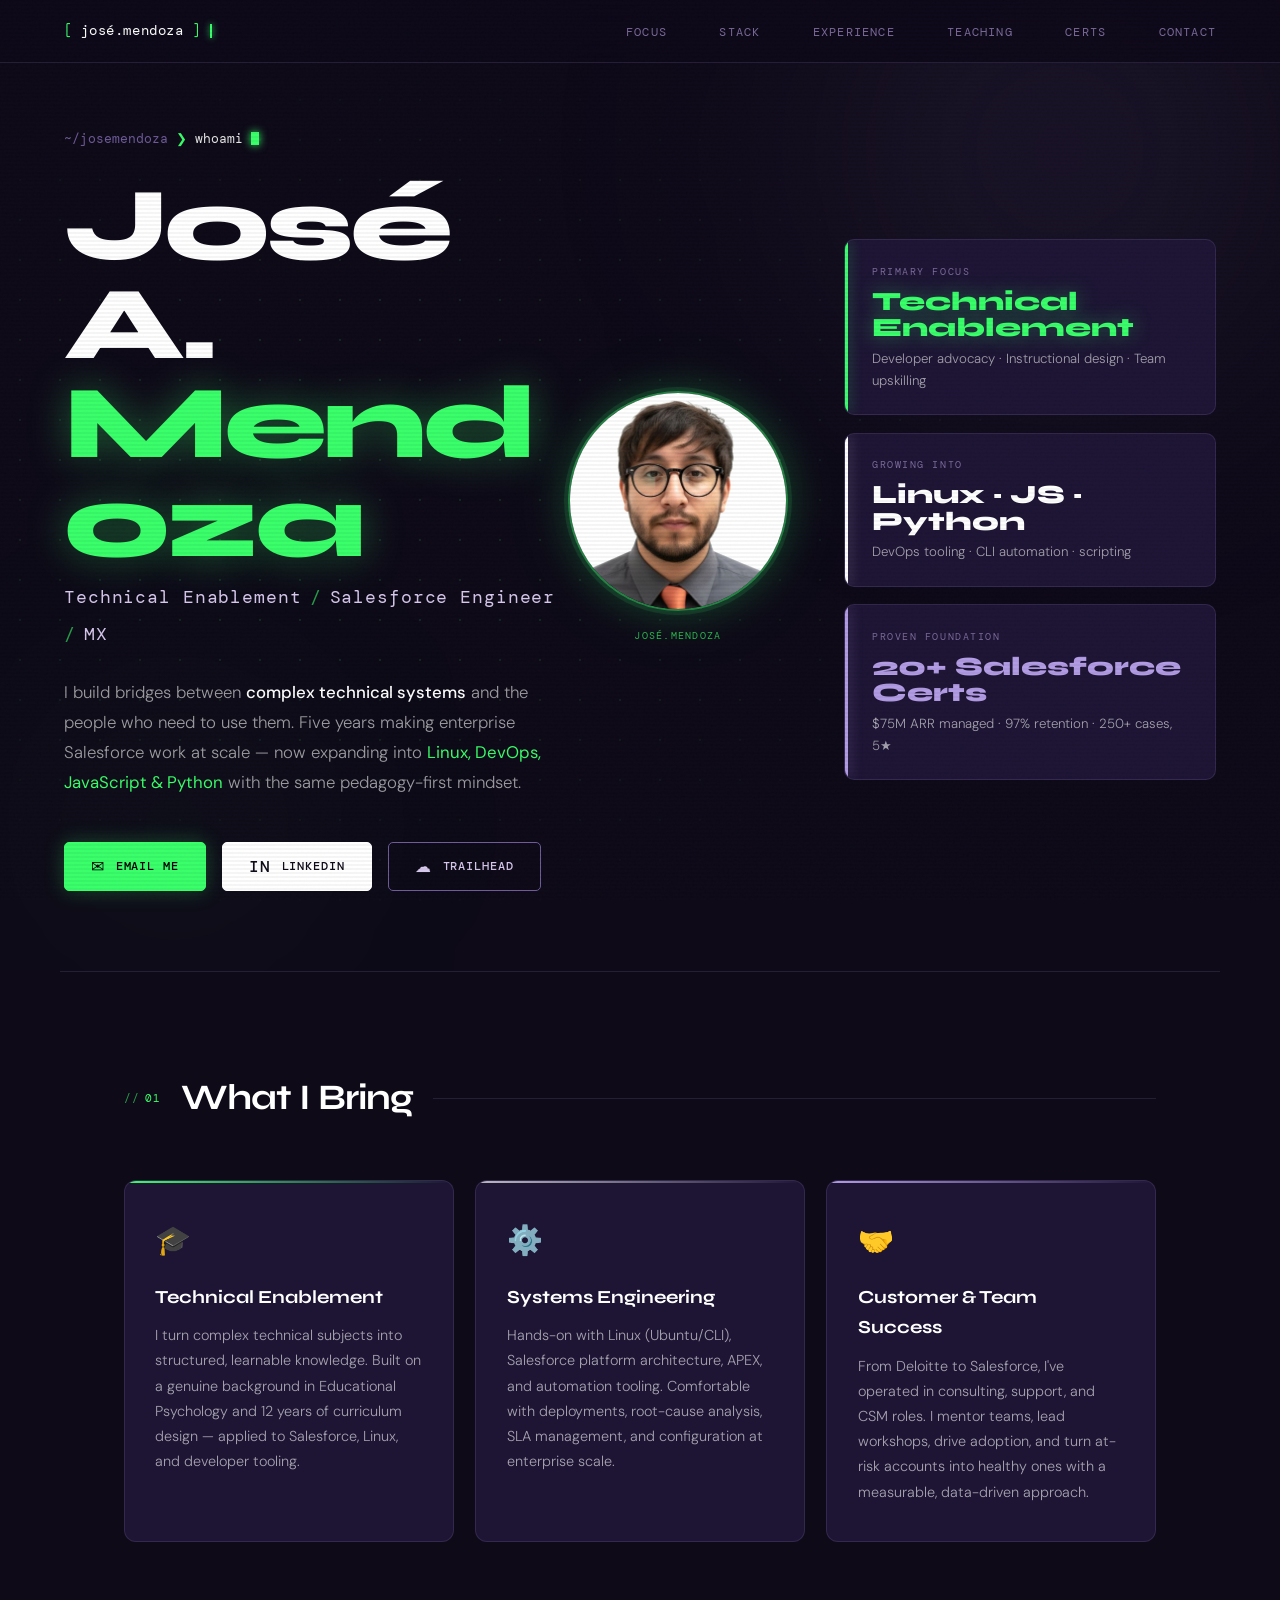
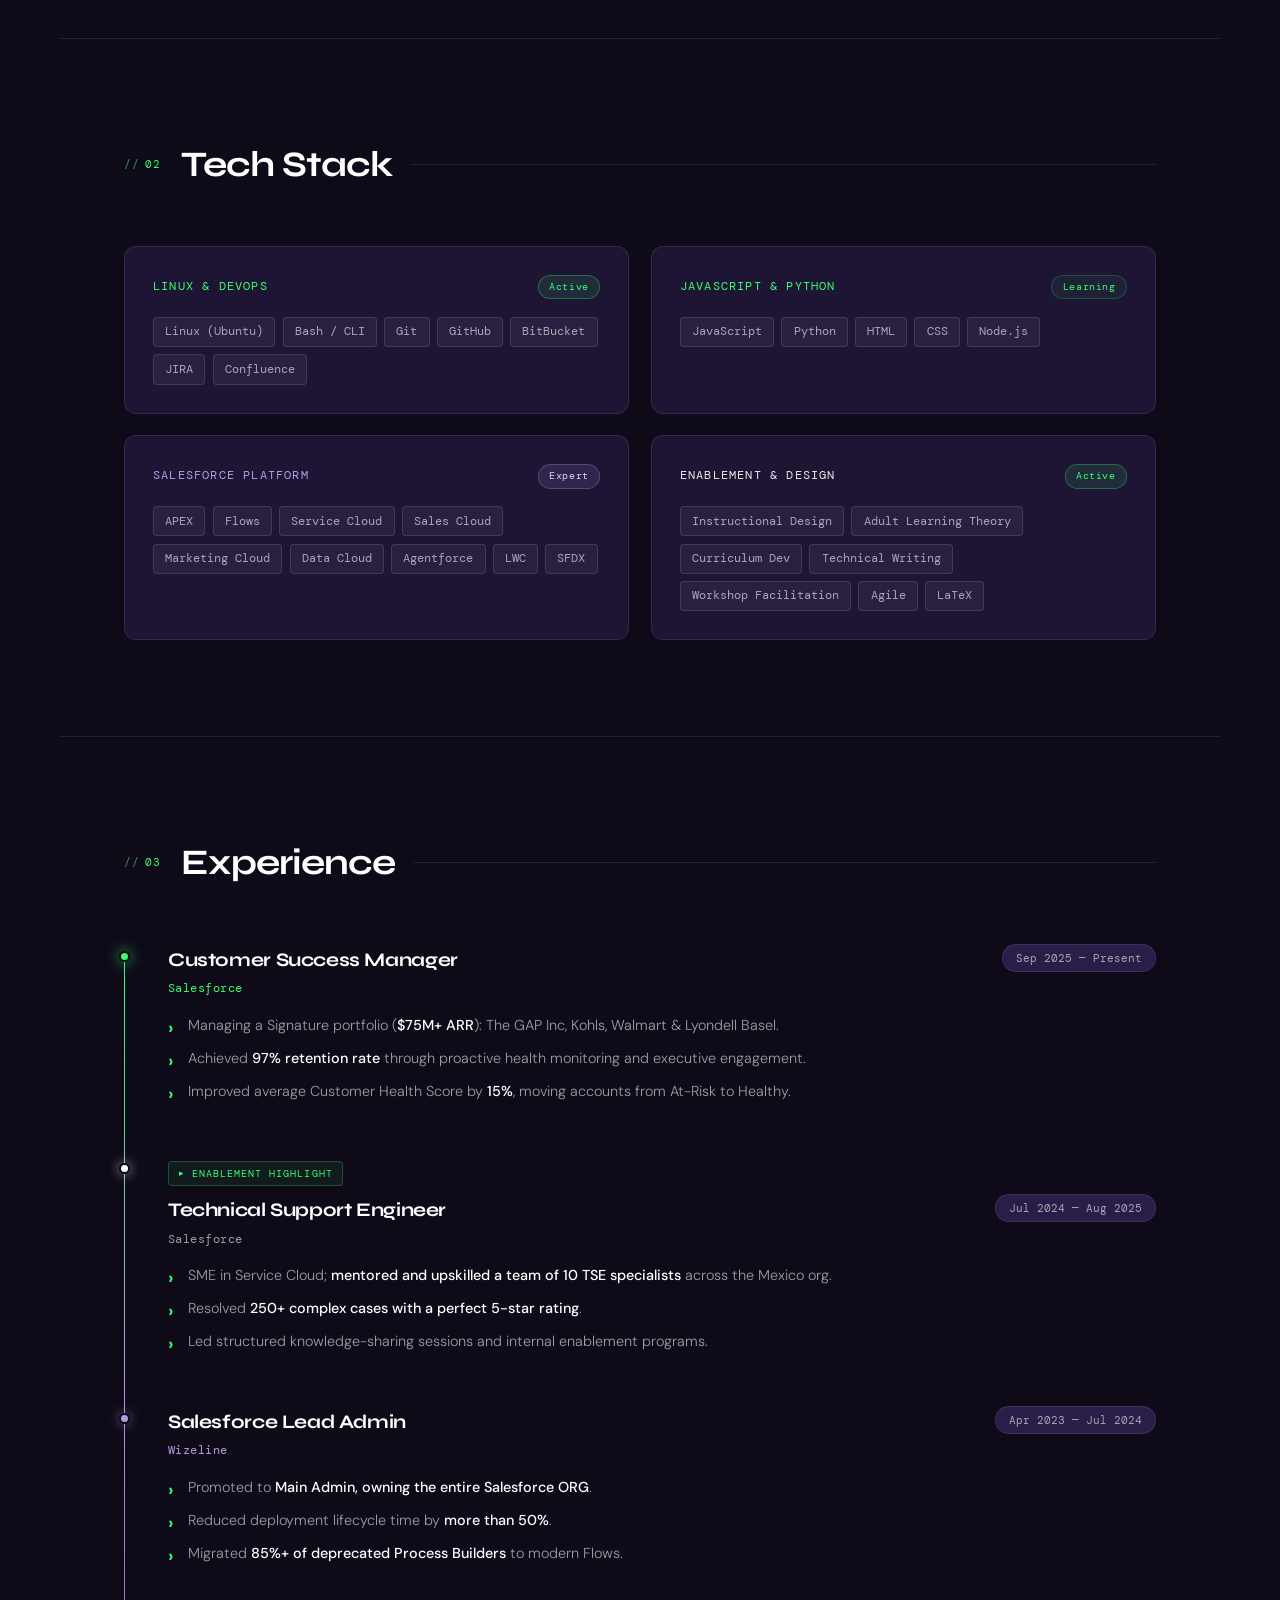
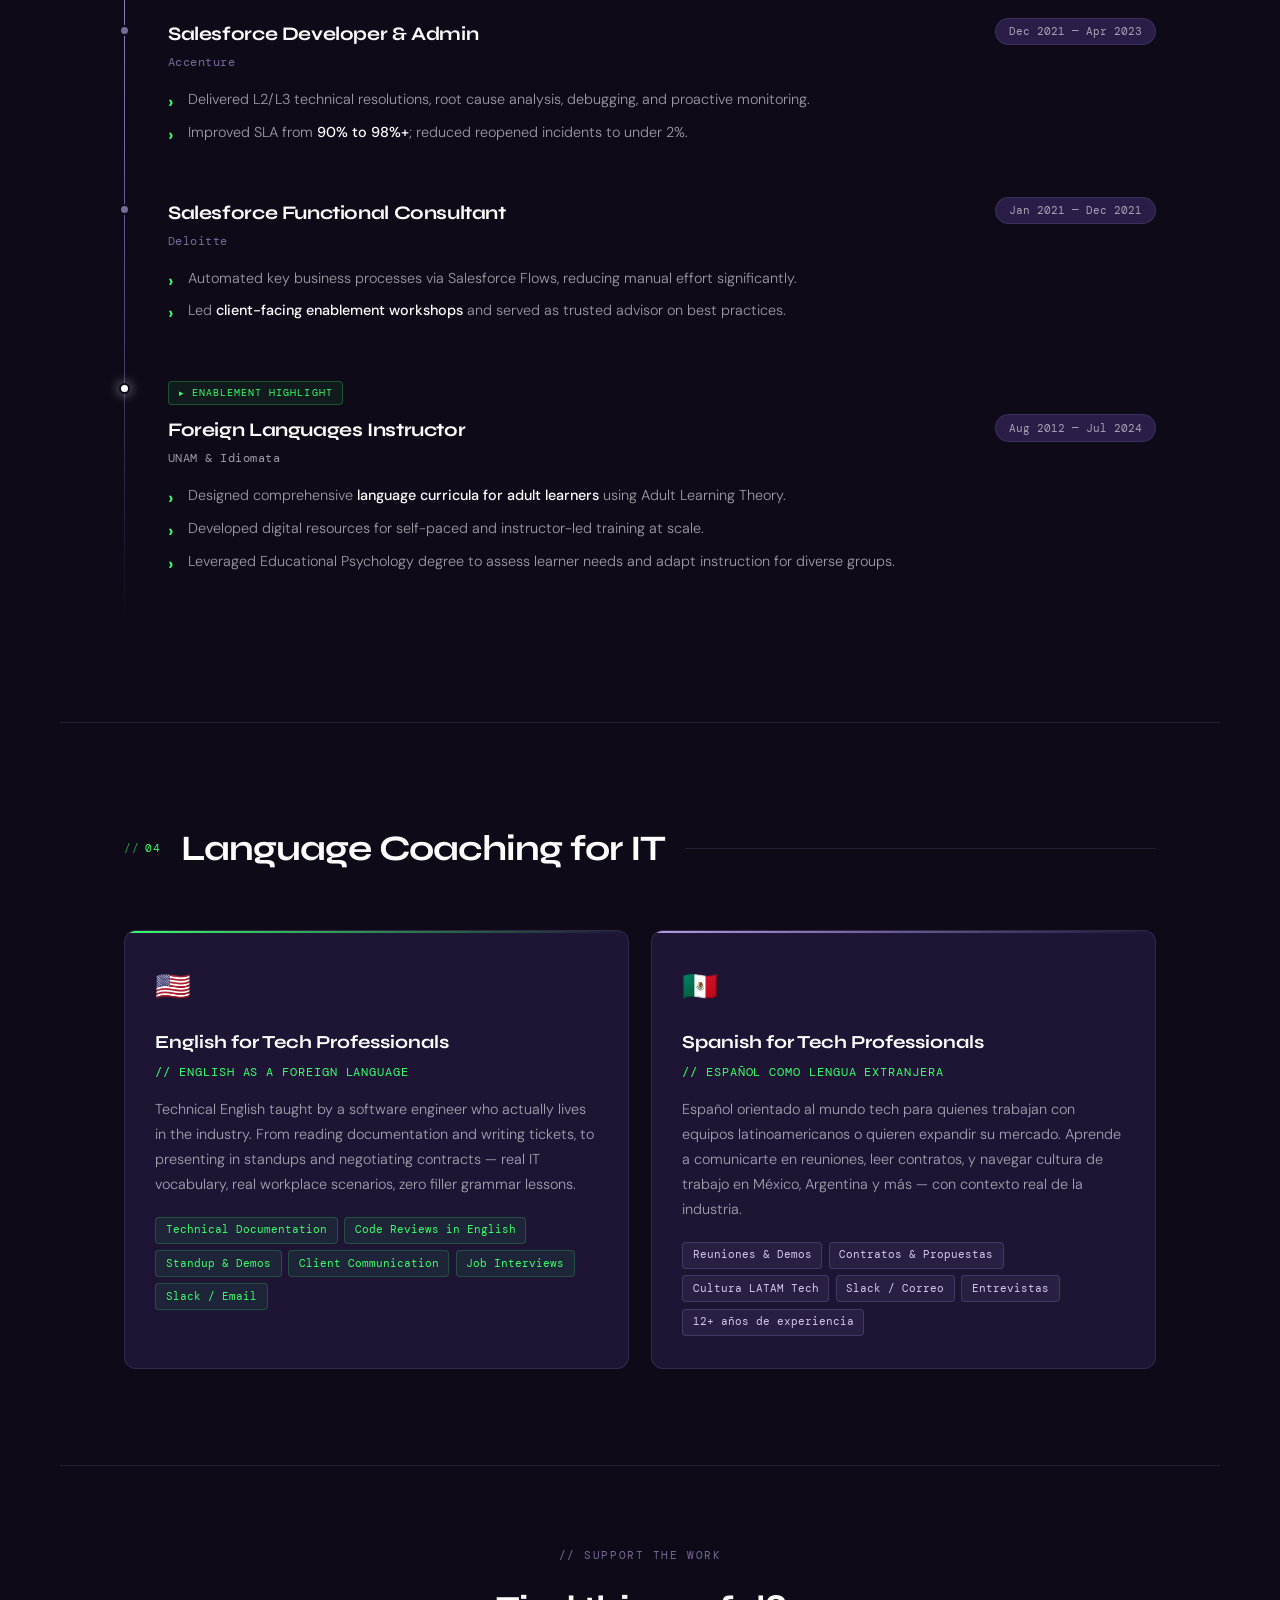
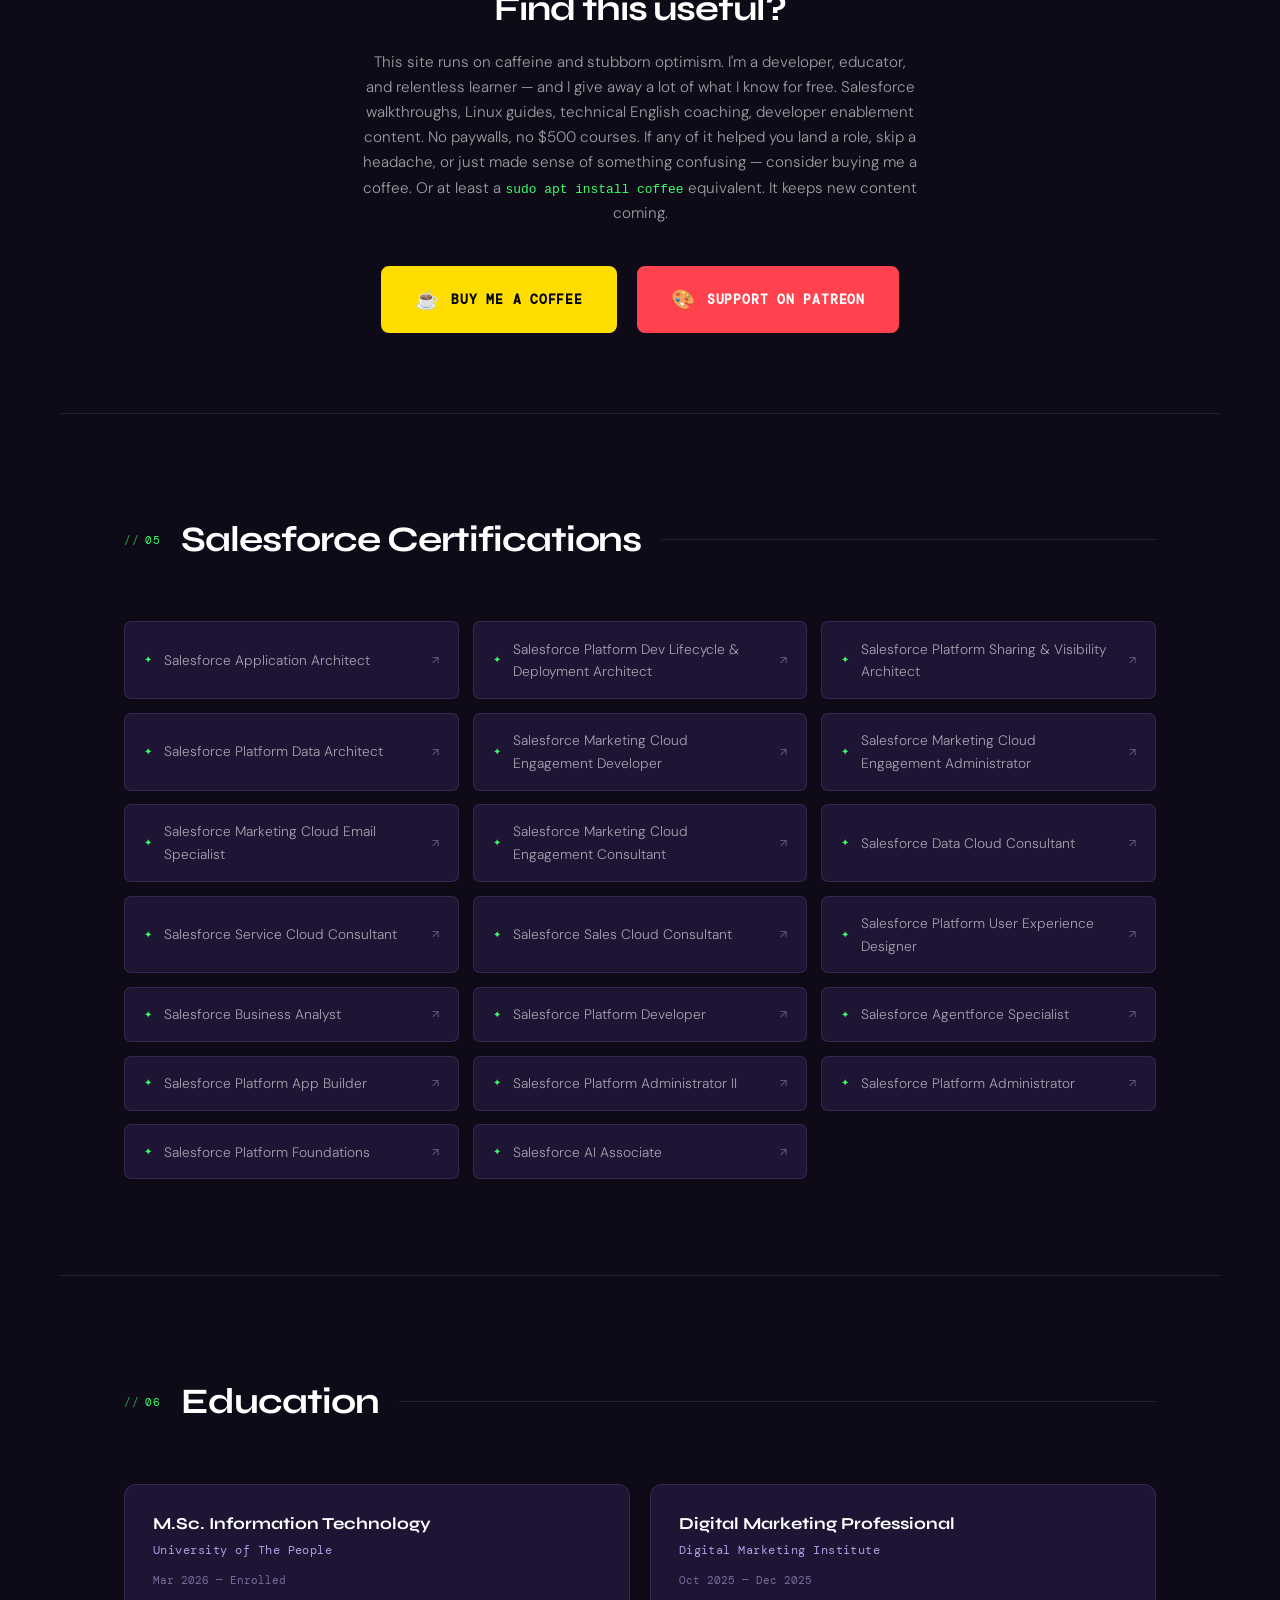
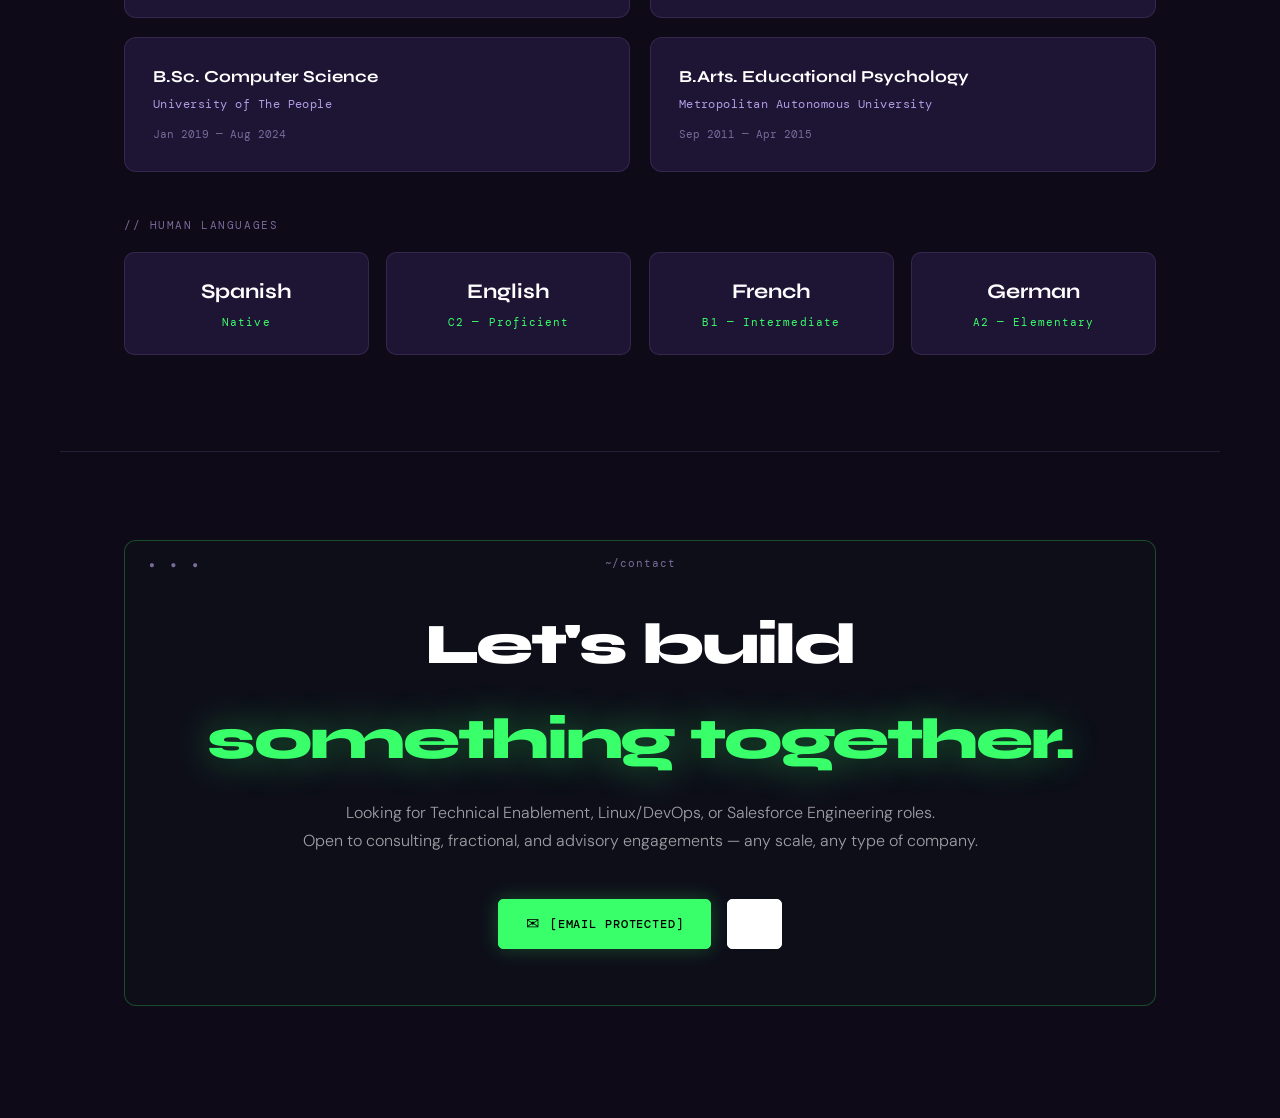
==== commit 78511365: "feat: add profile photo embedded as base64" ====
--- a/index.html
+++ b/index.html
@@ -128,7 +128,7 @@
     ═══════════════════════════════════════ */
     .hero {
       min-height: 100vh;
-      display: grid; grid-template-columns: 1.15fr 0.85fr;
+      display: grid; grid-template-columns: 1fr auto 0.85fr;
       align-items: center;
       padding: 8rem 4rem 5rem;
       position: relative; overflow: hidden;
@@ -699,6 +699,39 @@
       .btn { width: 100%; justify-content: center; }
       .support-btns { flex-direction: column; align-items: center; }
       .btn-coffee, .btn-patreon { width: 100%; max-width: 320px; justify-content: center; }
+    }
+    /* ── PHOTO ── */
+    .hero-photo-wrap {
+      position: relative; z-index: 1;
+      display: flex; flex-direction: column;
+      align-items: center; justify-content: flex-start;
+      padding-top: 1rem;
+    }
+    .hero-photo {
+      width: 220px; height: 220px;
+      border-radius: 50%;
+      object-fit: cover;
+      object-position: top center;
+      border: 2px solid rgba(57,255,106,0.5);
+      box-shadow: 0 0 0 4px rgba(57,255,106,0.1), 0 0 40px rgba(57,255,106,0.2), 0 0 80px rgba(57,255,106,0.08);
+      filter: brightness(1.05) contrast(1.02);
+      transition: box-shadow 0.4s;
+    }
+    .hero-photo:hover {
+      box-shadow: 0 0 0 4px rgba(57,255,106,0.25), 0 0 60px rgba(57,255,106,0.35), 0 0 120px rgba(57,255,106,0.15);
+    }
+    .photo-label {
+      font-family: var(--font-mono);
+      font-size: 0.65rem;
+      color: var(--green);
+      letter-spacing: 0.12em;
+      text-transform: uppercase;
+      margin-top: 1rem;
+      opacity: 0.7;
+    }
+    @media (max-width: 960px) {
+      .hero-photo-wrap { order: -1; margin-bottom: 1.5rem; }
+      .hero-photo { width: 160px; height: 160px; }
     }
   </style>
 </head>
@@ -755,7 +788,7 @@
     </p>
 
     <div class="hero-ctas">
-      <a href="mailto:josemendozaswe@outlook.com" class="btn btn-email">
+      <a href="/cdn-cgi/l/email-protection#ef85809c8a828a818b80958e9c988aaf809a9b83808084c18c8082" class="btn btn-email">
         <em class="btn-icon">✉</em> Email me
       </a>
       <a href="https://www.linkedin.com/in/josemendozaswe/" target="_blank" class="btn btn-linkedin">
@@ -767,6 +800,15 @@
     </div>
   </div>
 
+
+  <div class="hero-photo-wrap">
+    <img
+      class="hero-photo"
+      src="[data-uri]"
+      alt="José A. Mendoza"
+    />
+    <span class="photo-label">josé.mendoza</span>
+  </div>
   <div class="hero-right">
     <div class="id-card idc-green">
       <div class="id-card-label">Primary Focus</div>
@@ -1119,8 +1161,5 @@
       Open to consulting, fractional, and advisory engagements — any scale, any type of company.
     </p>
     <div class="contact-links">
-      <a href="mailto:josemendozaswe@outlook.com" class="btn btn-email"><em class="btn-icon">✉</em> josemendozaswe@outlook.com</a>
-      <a href="https://www.linkedin.com/in/josemendozaswe/" target="_blank" class="btn btn-linkedin"><em class="btn-icon">in</em> LinkedIn</a>
-      <a href="https://www.salesforce.com/trailblazer/josemendozaswe" target="_blank" class="btn btn-trailhead"><em class="btn-icon">☁</em> Trailhead</a>
-    </div>
-  </div>+      <a href="/cdn-cgi/l/email-protection#6802071b0d050d060c0712091b1f0d28071d1c04070703460b0705" class="btn btn-email"><em class="btn-icon">✉</em> <span class="__cf_email__" data-cfemail="7f15100c1a121a111b10051e0c081a3f100a0b13101014511c1012">[email&#160;protected]</span></a>
+      <a href="https://www.linkedin.com/in/josemendozaswe/" target="_blank" class="btn btn-linkedin"><em class="btn-icon
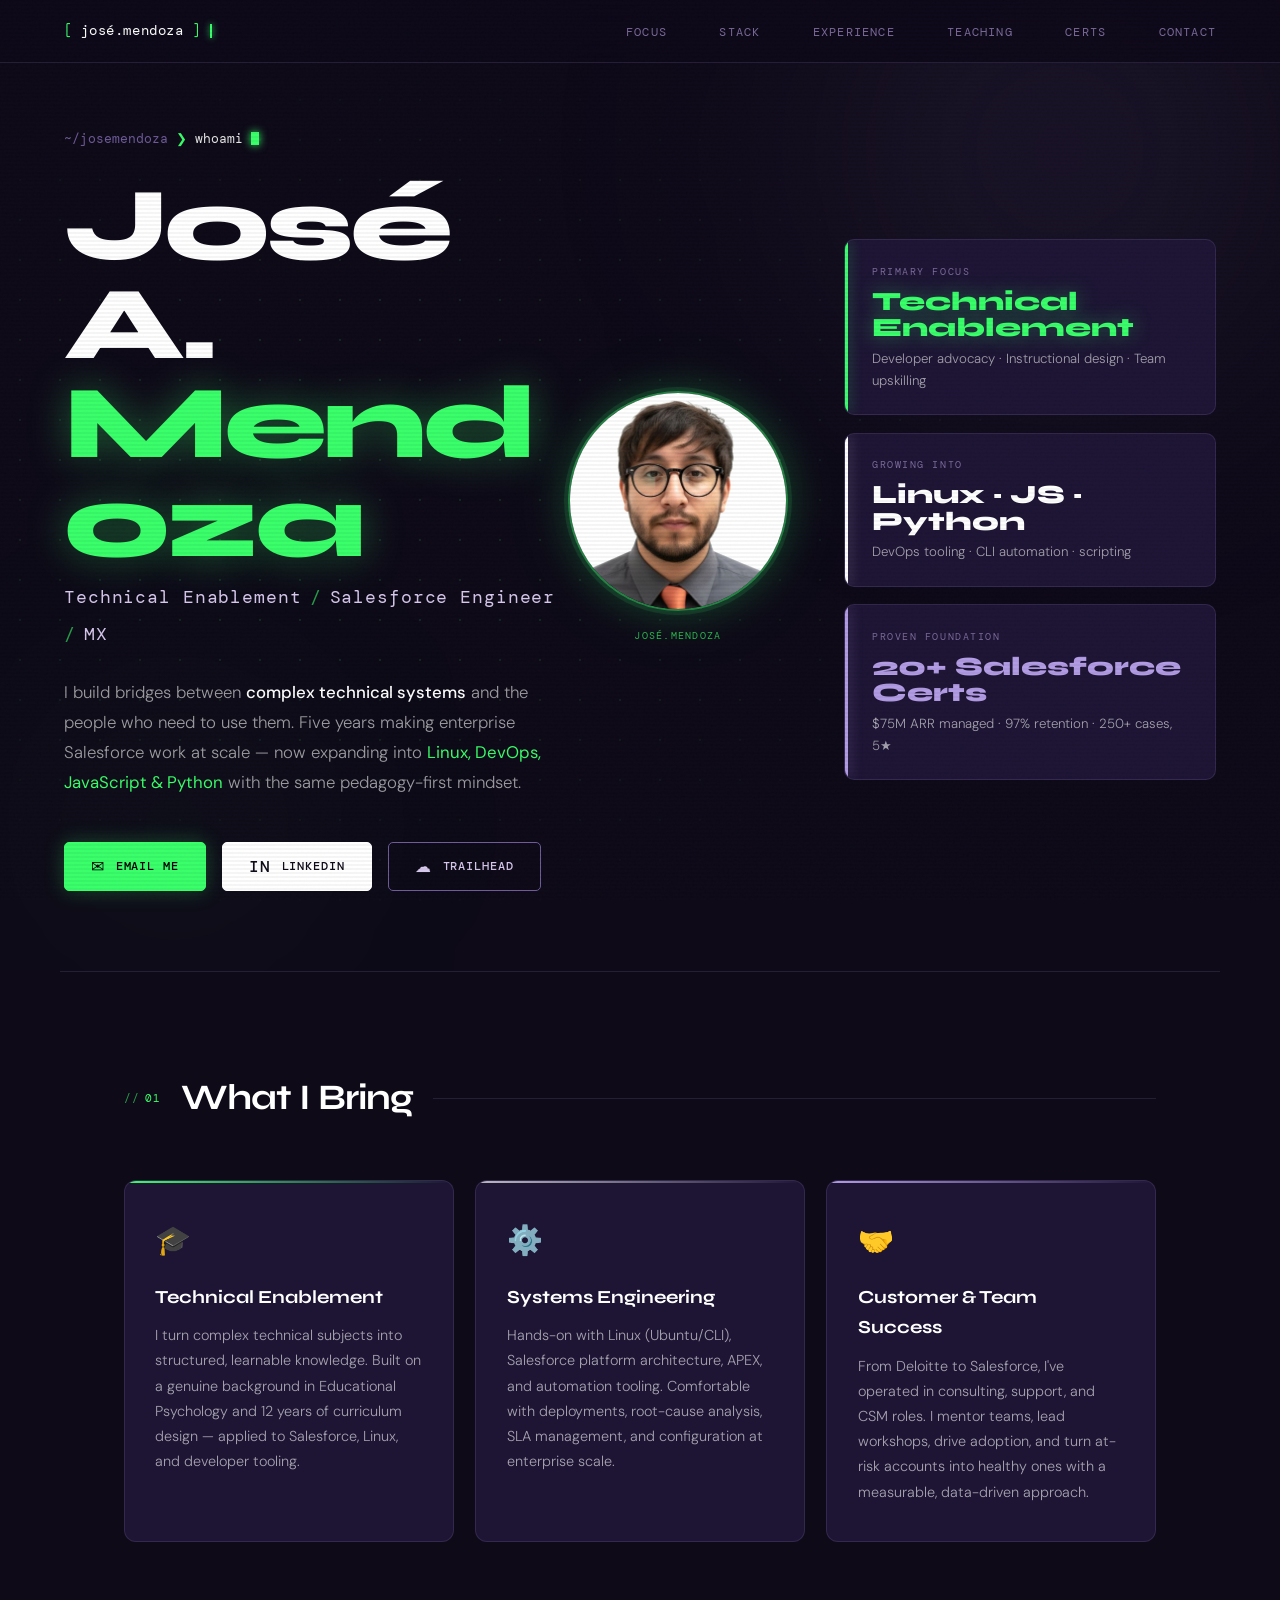
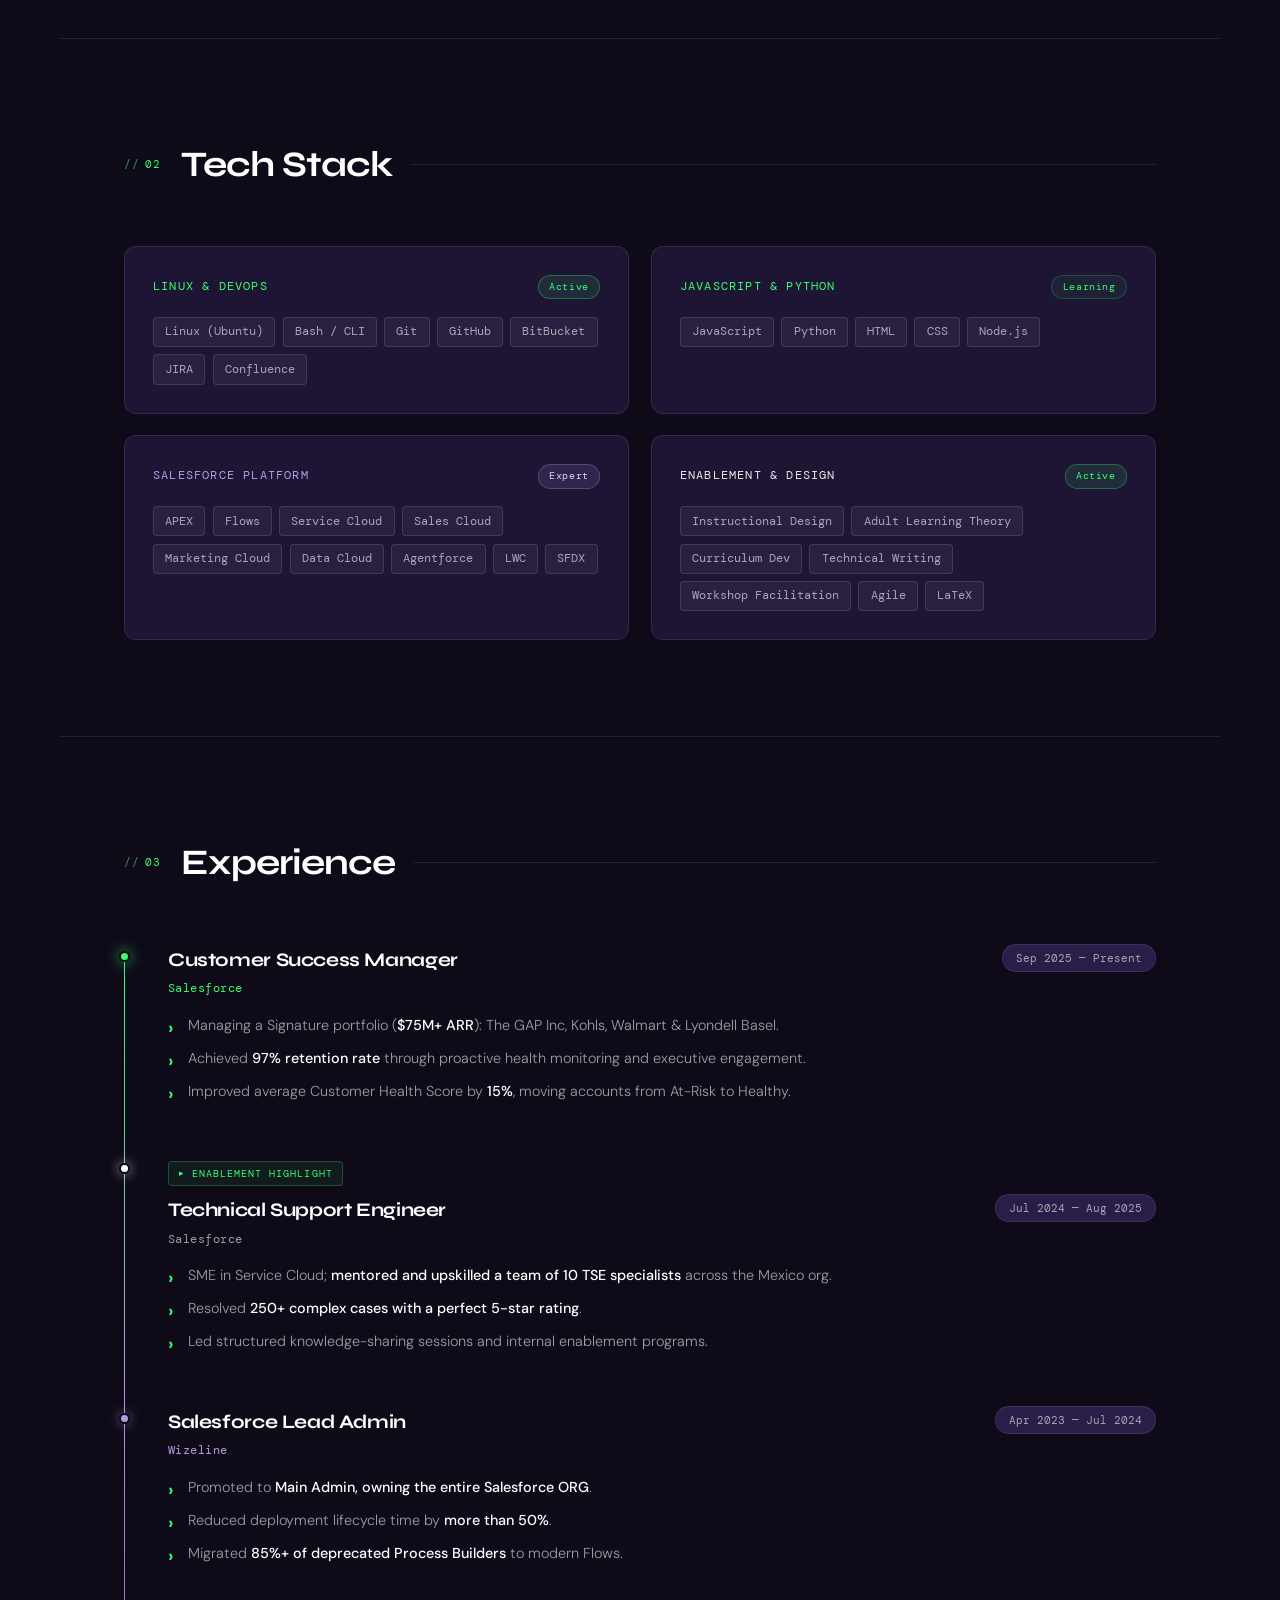
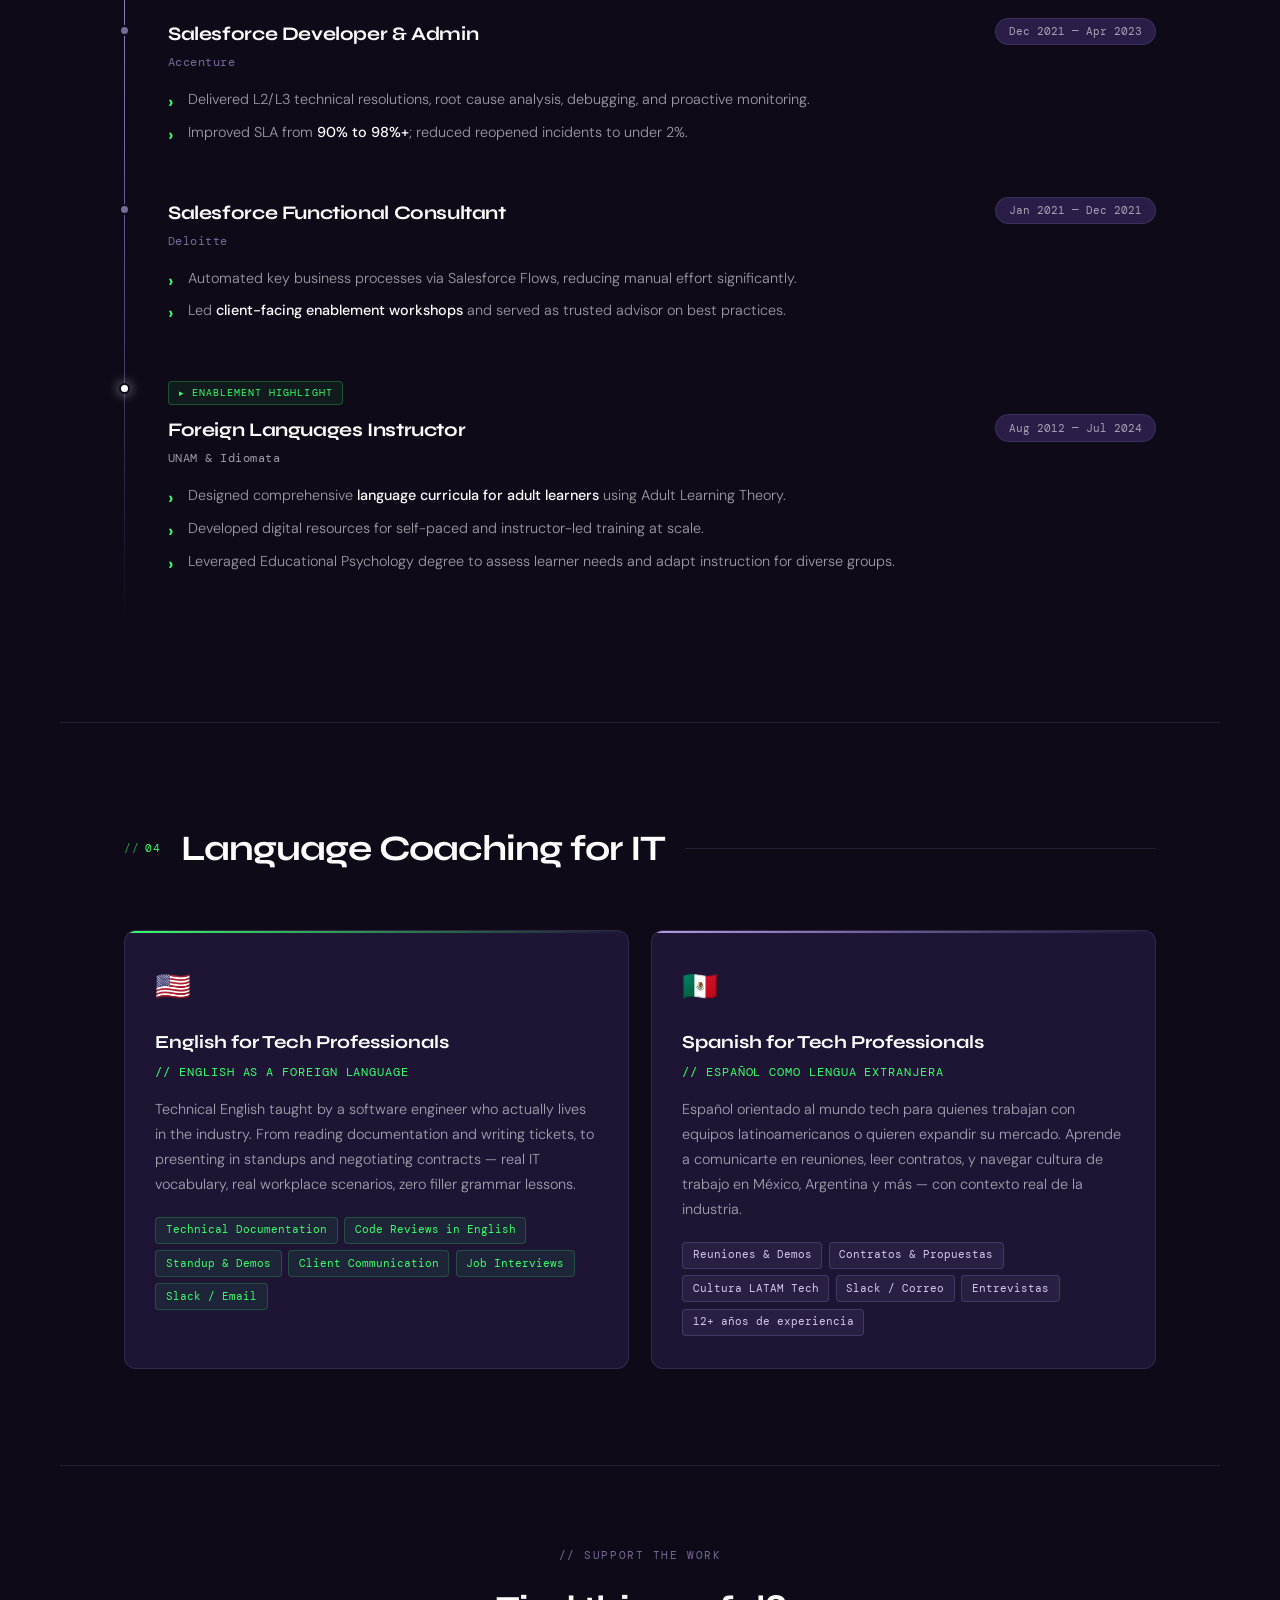
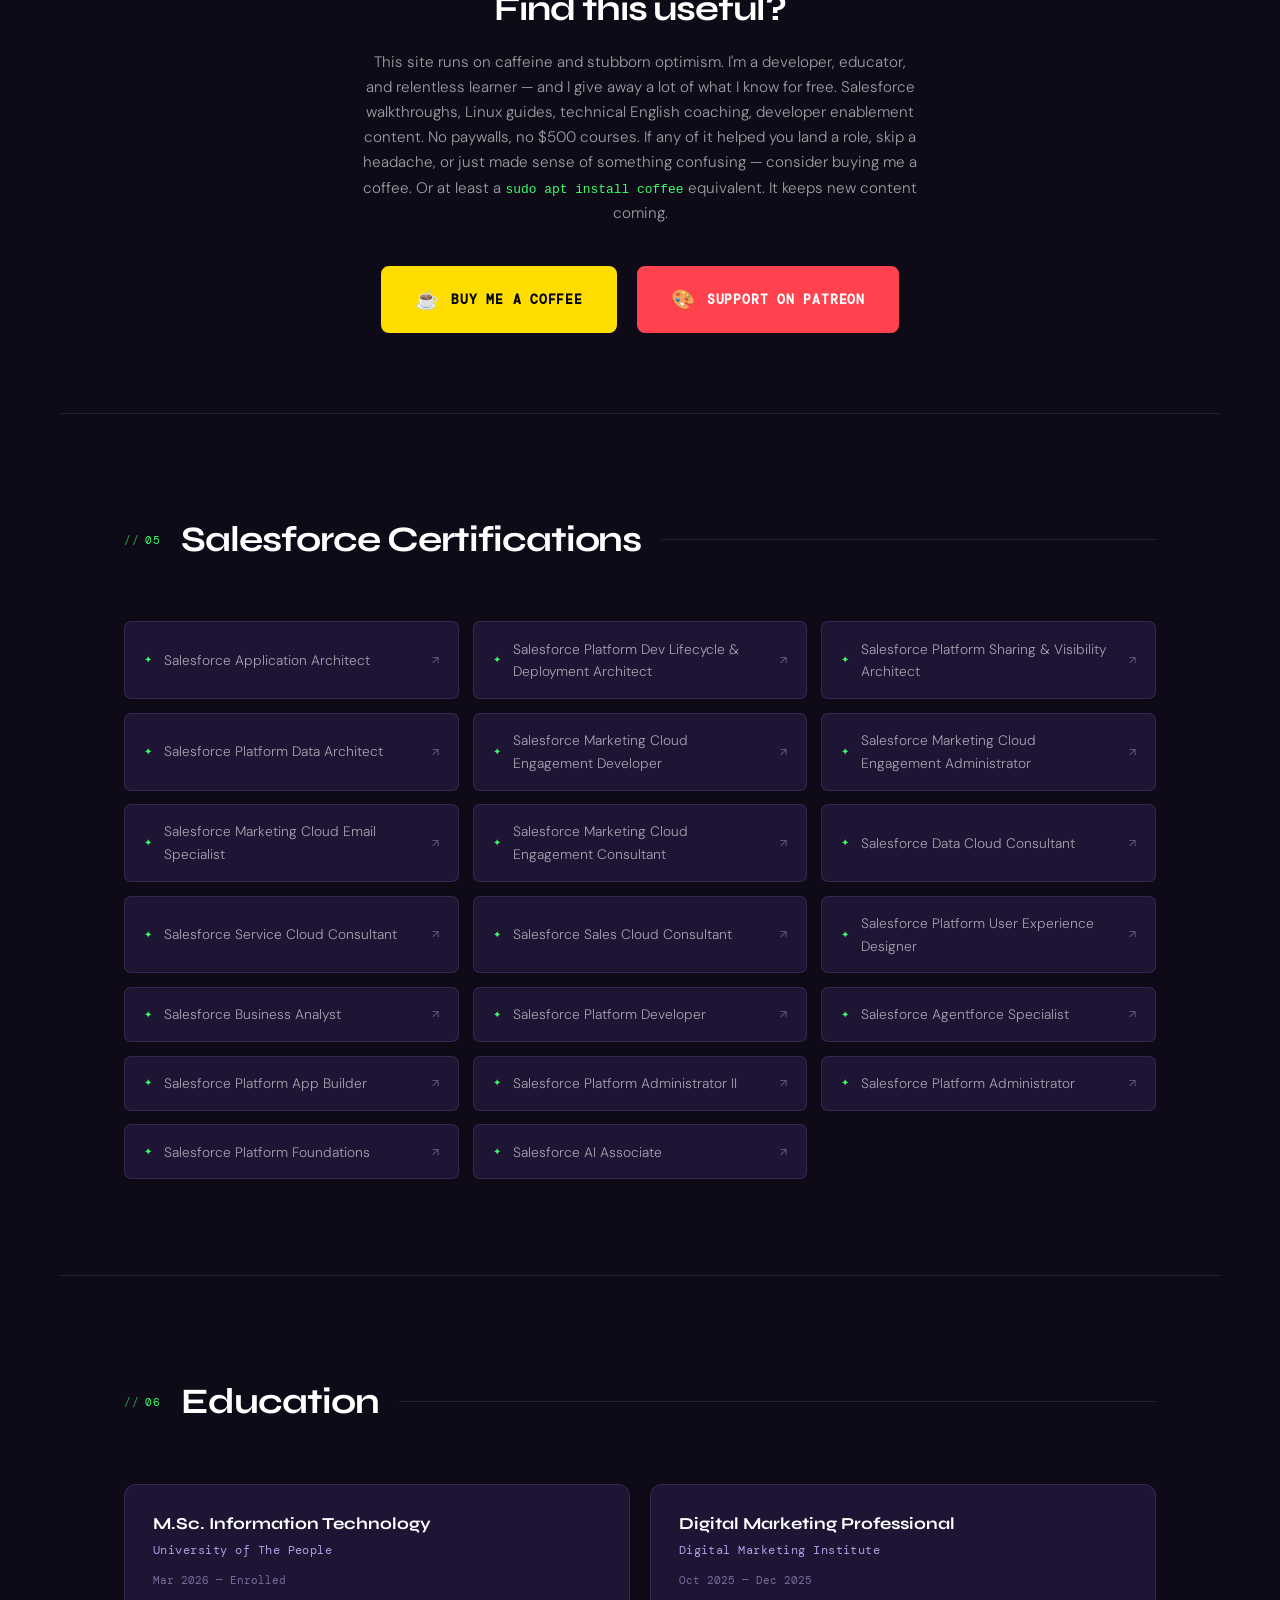
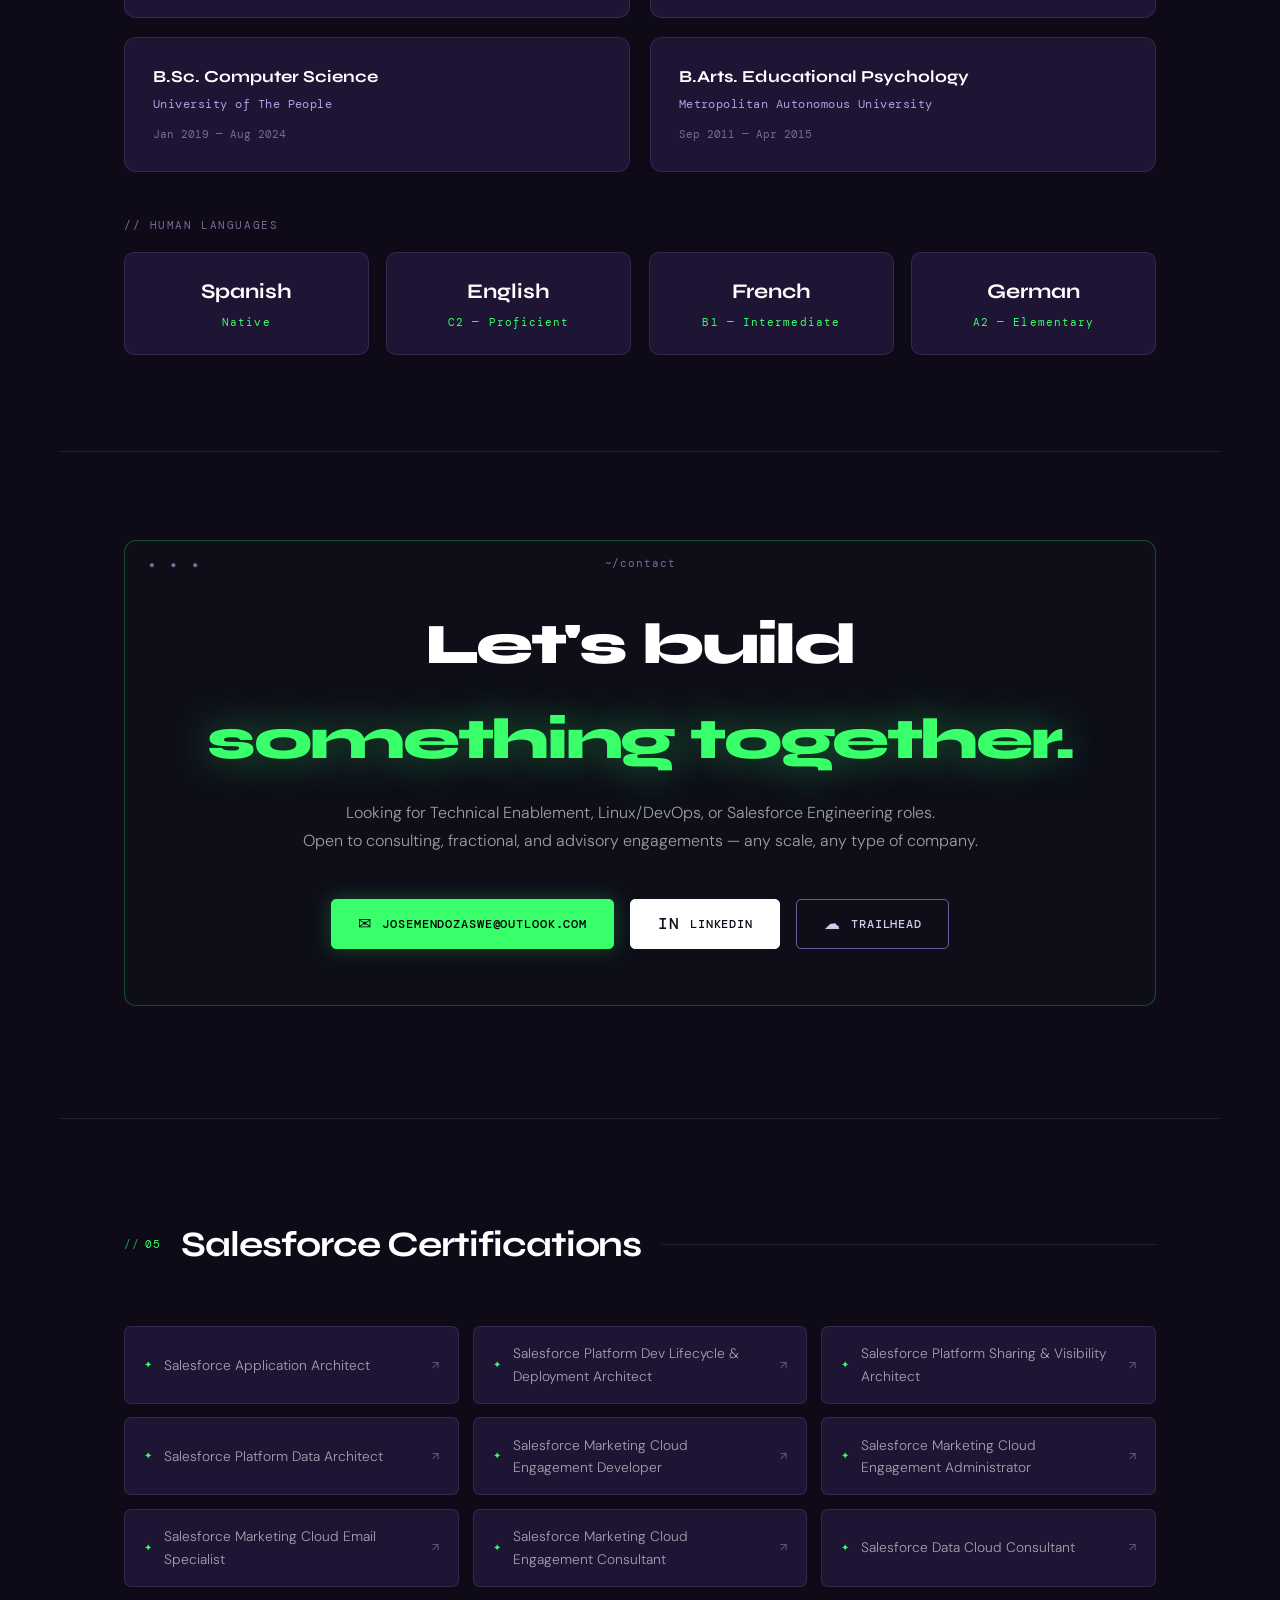
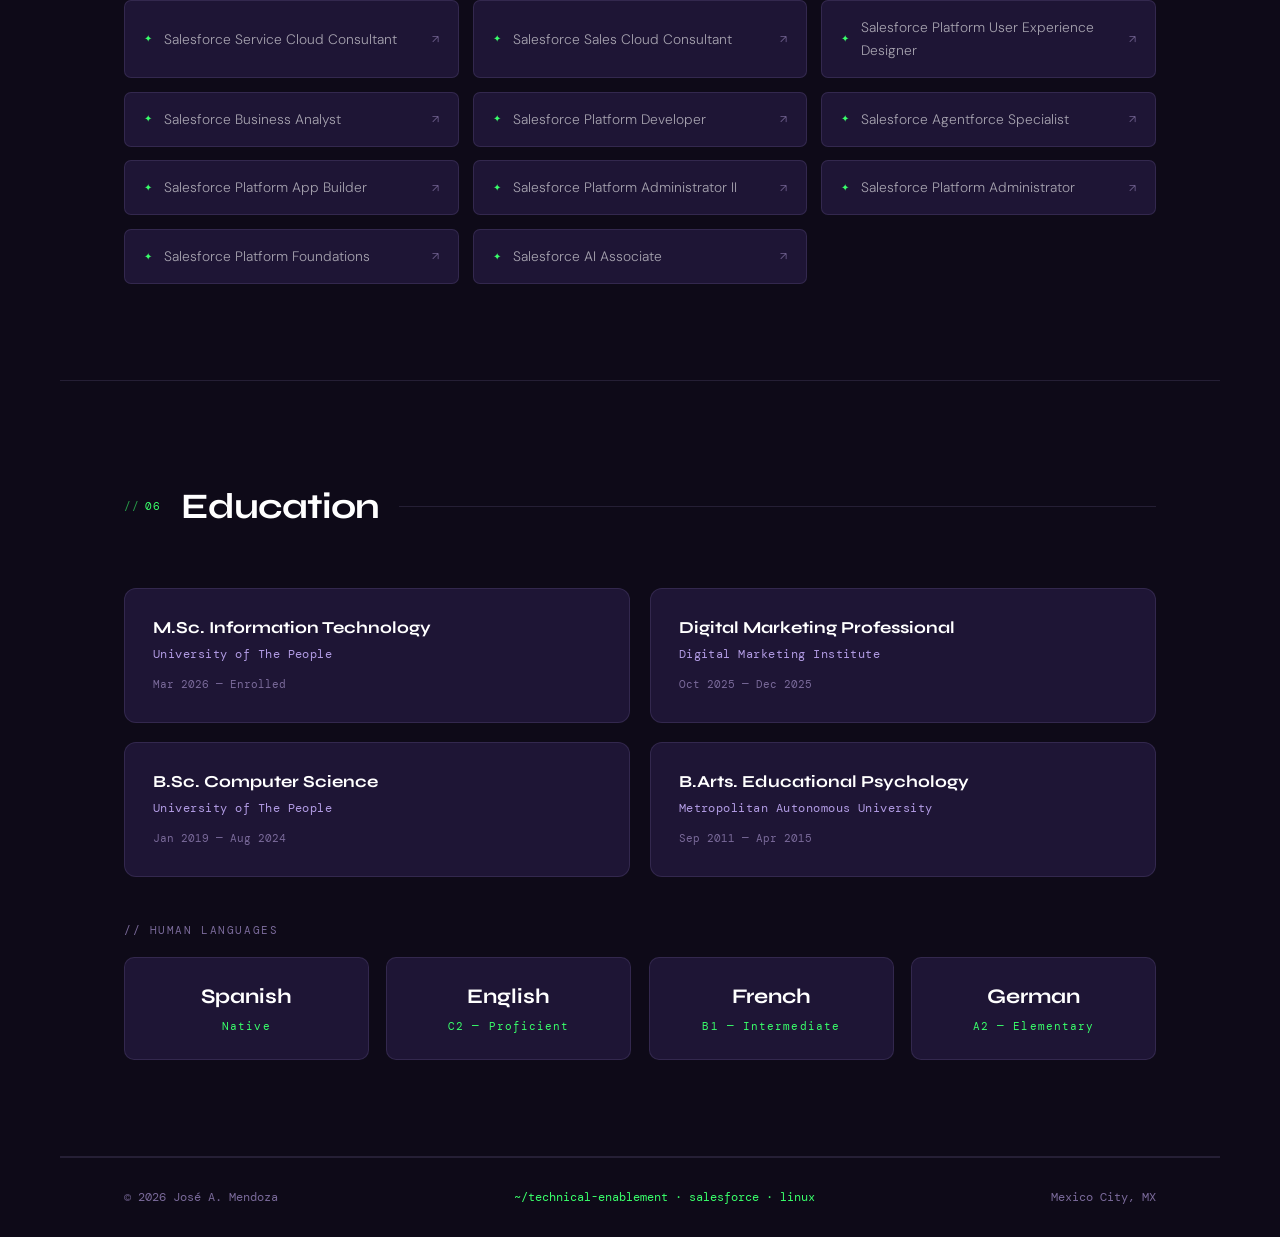
==== commit c304bdf5: "fix: updated index file" ====
--- a/index.html
+++ b/index.html
@@ -788,9 +788,7 @@
     </p>
 
     <div class="hero-ctas">
-      <a href="/cdn-cgi/l/email-protection#ef85809c8a828a818b80958e9c988aaf809a9b83808084c18c8082" class="btn btn-email">
-        <em class="btn-icon">✉</em> Email me
-      </a>
+      <a href="mailto:josemendozaswe@outlook.com" class="btn btn-email"><em class="btn-icon">✉</em> Email me</a>
       <a href="https://www.linkedin.com/in/josemendozaswe/" target="_blank" class="btn btn-linkedin">
         <em class="btn-icon">in</em> LinkedIn
       </a>
@@ -1160,6 +1158,97 @@
       Looking for Technical Enablement, Linux/DevOps, or Salesforce Engineering roles.<br/>
       Open to consulting, fractional, and advisory engagements — any scale, any type of company.
     </p>
-    <div class="contact-links">
-      <a href="/cdn-cgi/l/email-protection#6802071b0d050d060c0712091b1f0d28071d1c04070703460b0705" class="btn btn-email"><em class="btn-icon">✉</em> <span class="__cf_email__" data-cfemail="7f15100c1a121a111b10051e0c081a3f100a0b13101014511c1012">[email&#160;protected]</span></a>
-      <a href="https://www.linkedin.com/in/josemendozaswe/" target="_blank" class="btn btn-linkedin"><em class="btn-icon+        <div class="contact-links">
+      <a href="mailto:josemendozaswe@outlook.com" class="btn btn-email"><em class="btn-icon">✉</em> josemendozaswe@outlook.com</a>
+      <a href="https://www.linkedin.com/in/josemendozaswe/" target="_blank" class="btn btn-linkedin"><em class="btn-icon">in</em> LinkedIn</a>
+      <a href="https://www.salesforce.com/trailblazer/josemendozaswe" target="_blank" class="btn btn-trailhead"><em class="btn-icon">☁</em> Trailhead</a>
+    </div>
+  </div>
+</div>
+
+<div class="full-divider"></div>
+
+<!-- ═══ CERTIFICATIONS ═══ -->
+<div class="section-wrap" id="certifications">
+  <div class="section-header">
+    <span class="section-num">05</span>
+    <h2 class="section-title">Salesforce Certifications</h2>
+    <div class="section-line"></div>
+  </div>
+  <div class="certs-grid">
+    <a class="cert-item" href="https://www.salesforce.com/trailblazer/josemendozaswe" target="_blank"><span class="cert-star">✦</span>Salesforce Application Architect<span class="cert-arrow">↗</span></a>
+    <a class="cert-item" href="https://www.salesforce.com/trailblazer/josemendozaswe" target="_blank"><span class="cert-star">✦</span>Salesforce Platform Dev Lifecycle &amp; Deployment Architect<span class="cert-arrow">↗</span></a>
+    <a class="cert-item" href="https://www.salesforce.com/trailblazer/josemendozaswe" target="_blank"><span class="cert-star">✦</span>Salesforce Platform Sharing &amp; Visibility Architect<span class="cert-arrow">↗</span></a>
+    <a class="cert-item" href="https://www.salesforce.com/trailblazer/josemendozaswe" target="_blank"><span class="cert-star">✦</span>Salesforce Platform Data Architect<span class="cert-arrow">↗</span></a>
+    <a class="cert-item" href="https://www.salesforce.com/trailblazer/josemendozaswe" target="_blank"><span class="cert-star">✦</span>Salesforce Marketing Cloud Engagement Developer<span class="cert-arrow">↗</span></a>
+    <a class="cert-item" href="https://www.salesforce.com/trailblazer/josemendozaswe" target="_blank"><span class="cert-star">✦</span>Salesforce Marketing Cloud Engagement Administrator<span class="cert-arrow">↗</span></a>
+    <a class="cert-item" href="https://www.salesforce.com/trailblazer/josemendozaswe" target="_blank"><span class="cert-star">✦</span>Salesforce Marketing Cloud Email Specialist<span class="cert-arrow">↗</span></a>
+    <a class="cert-item" href="https://www.salesforce.com/trailblazer/josemendozaswe" target="_blank"><span class="cert-star">✦</span>Salesforce Marketing Cloud Engagement Consultant<span class="cert-arrow">↗</span></a>
+    <a class="cert-item" href="https://www.salesforce.com/trailblazer/josemendozaswe" target="_blank"><span class="cert-star">✦</span>Salesforce Data Cloud Consultant<span class="cert-arrow">↗</span></a>
+    <a class="cert-item" href="https://www.salesforce.com/trailblazer/josemendozaswe" target="_blank"><span class="cert-star">✦</span>Salesforce Service Cloud Consultant<span class="cert-arrow">↗</span></a>
+    <a class="cert-item" href="https://www.salesforce.com/trailblazer/josemendozaswe" target="_blank"><span class="cert-star">✦</span>Salesforce Sales Cloud Consultant<span class="cert-arrow">↗</span></a>
+    <a class="cert-item" href="https://www.salesforce.com/trailblazer/josemendozaswe" target="_blank"><span class="cert-star">✦</span>Salesforce Platform User Experience Designer<span class="cert-arrow">↗</span></a>
+    <a class="cert-item" href="https://www.salesforce.com/trailblazer/josemendozaswe" target="_blank"><span class="cert-star">✦</span>Salesforce Business Analyst<span class="cert-arrow">↗</span></a>
+    <a class="cert-item" href="https://www.salesforce.com/trailblazer/josemendozaswe" target="_blank"><span class="cert-star">✦</span>Salesforce Platform Developer<span class="cert-arrow">↗</span></a>
+    <a class="cert-item" href="https://www.salesforce.com/trailblazer/josemendozaswe" target="_blank"><span class="cert-star">✦</span>Salesforce Agentforce Specialist<span class="cert-arrow">↗</span></a>
+    <a class="cert-item" href="https://www.salesforce.com/trailblazer/josemendozaswe" target="_blank"><span class="cert-star">✦</span>Salesforce Platform App Builder<span class="cert-arrow">↗</span></a>
+    <a class="cert-item" href="https://www.salesforce.com/trailblazer/josemendozaswe" target="_blank"><span class="cert-star">✦</span>Salesforce Platform Administrator II<span class="cert-arrow">↗</span></a>
+    <a class="cert-item" href="https://www.salesforce.com/trailblazer/josemendozaswe" target="_blank"><span class="cert-star">✦</span>Salesforce Platform Administrator<span class="cert-arrow">↗</span></a>
+    <a class="cert-item" href="https://www.salesforce.com/trailblazer/josemendozaswe" target="_blank"><span class="cert-star">✦</span>Salesforce Platform Foundations<span class="cert-arrow">↗</span></a>
+    <a class="cert-item" href="https://www.salesforce.com/trailblazer/josemendozaswe" target="_blank"><span class="cert-star">✦</span>Salesforce AI Associate<span class="cert-arrow">↗</span></a>
+  </div>
+</div>
+
+<div class="full-divider"></div>
+
+<!-- ═══ EDUCATION ═══ -->
+<div class="section-wrap" id="education">
+  <div class="section-header">
+    <span class="section-num">06</span>
+    <h2 class="section-title">Education</h2>
+    <div class="section-line"></div>
+  </div>
+  <div class="edu-grid">
+    <div class="edu-card">
+      <div class="edu-degree">M.Sc. Information Technology</div>
+      <div class="edu-school">University of The People</div>
+      <div class="edu-date">Mar 2026 — Enrolled</div>
+    </div>
+    <div class="edu-card">
+      <div class="edu-degree">Digital Marketing Professional</div>
+      <div class="edu-school">Digital Marketing Institute</div>
+      <div class="edu-date">Oct 2025 — Dec 2025</div>
+    </div>
+    <div class="edu-card">
+      <div class="edu-degree">B.Sc. Computer Science</div>
+      <div class="edu-school">University of The People</div>
+      <div class="edu-date">Jan 2019 — Aug 2024</div>
+    </div>
+    <div class="edu-card">
+      <div class="edu-degree">B.Arts. Educational Psychology</div>
+      <div class="edu-school">Metropolitan Autonomous University</div>
+      <div class="edu-date">Sep 2011 — Apr 2015</div>
+    </div>
+  </div>
+
+  <div style="margin-top: 2.75rem;">
+    <div style="font-family:var(--font-mono);font-size:0.7rem;color:var(--muted);letter-spacing:0.14em;text-transform:uppercase;margin-bottom:1.1rem;">// human languages</div>
+    <div class="lang-row">
+      <div class="lang-card"><div class="lang-name">Spanish</div><div class="lang-level">Native</div></div>
+      <div class="lang-card"><div class="lang-name">English</div><div class="lang-level">C2 — Proficient</div></div>
+      <div class="lang-card"><div class="lang-name">French</div><div class="lang-level">B1 — Intermediate</div></div>
+      <div class="lang-card"><div class="lang-name">German</div><div class="lang-level">A2 — Elementary</div></div>
+    </div>
+  </div>
+</div>
+
+<div class="full-divider"></div>
+
+<footer>
+  <span>© 2026 José A. Mendoza</span>
+  <span class="footer-green">~/technical-enablement · salesforce · linux</span>
+  <span>Mexico City, MX</span>
+</footer>
+
+</body>
+</html>
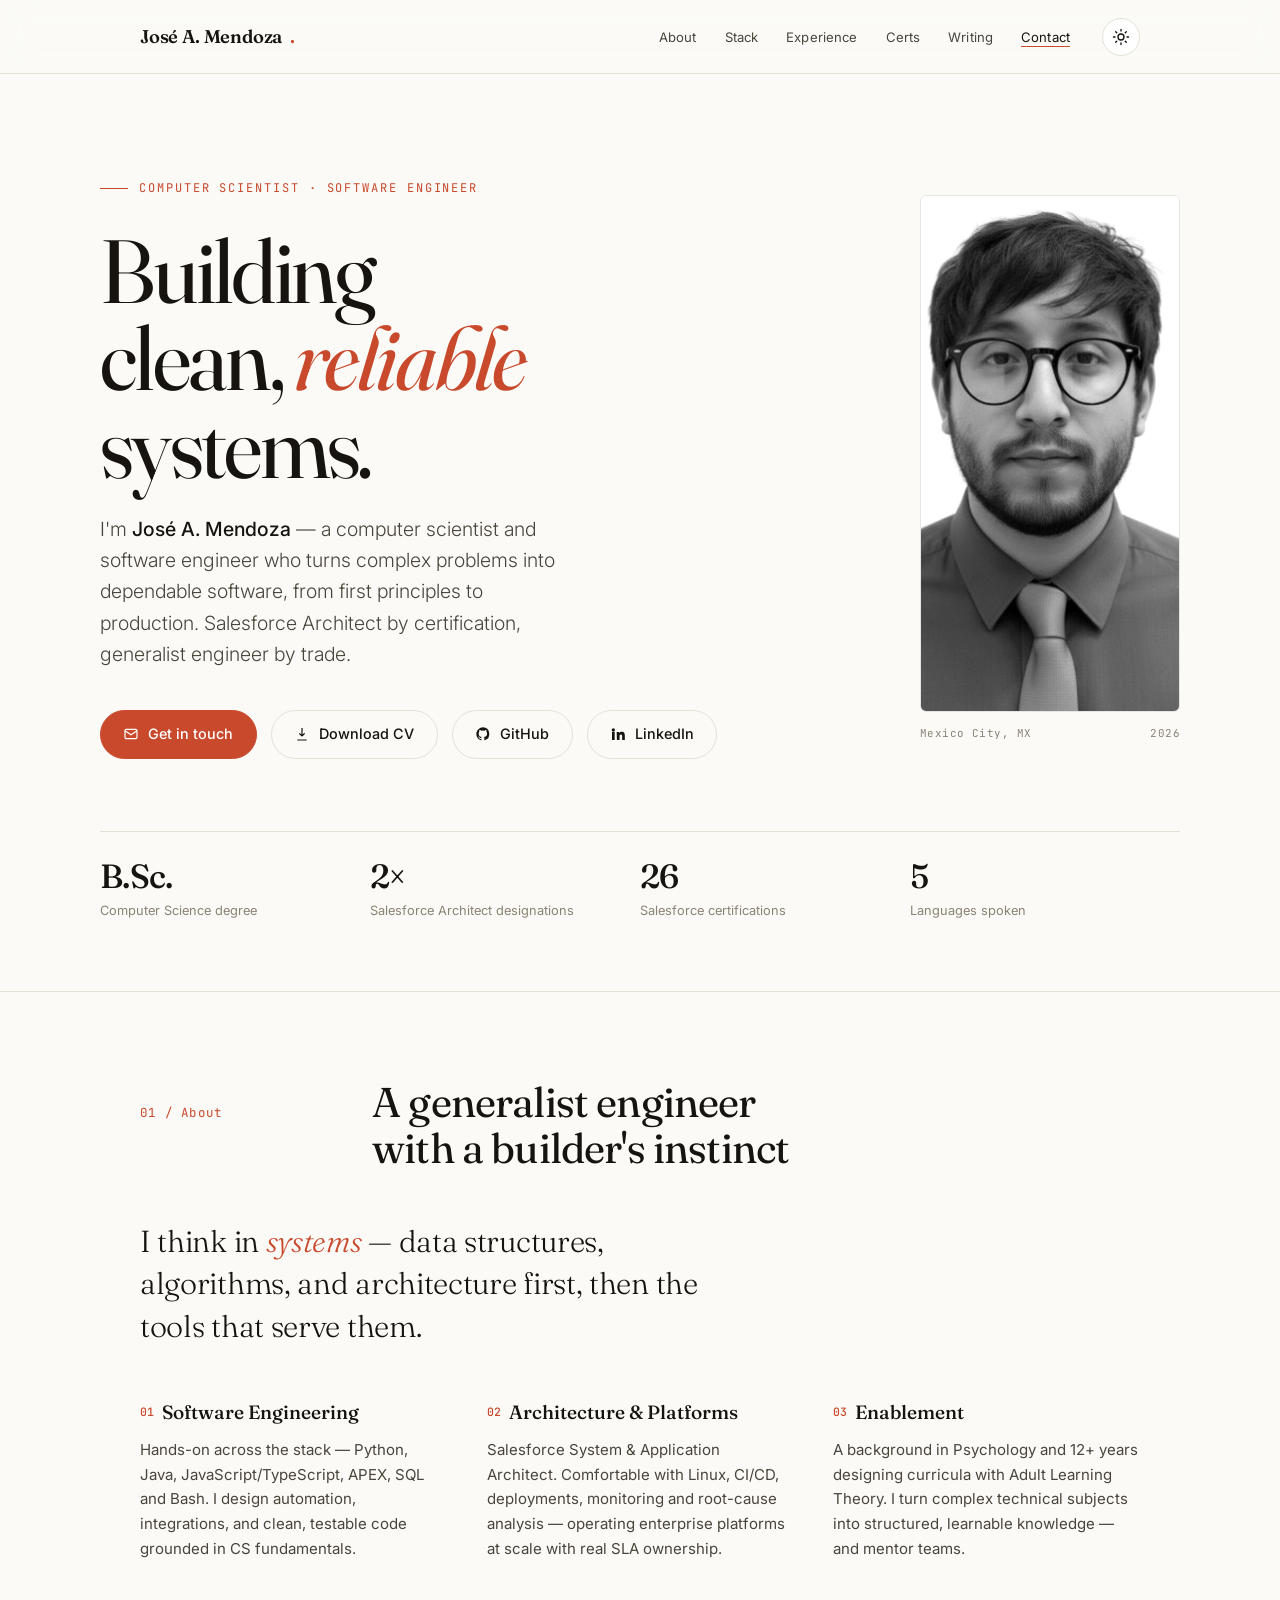
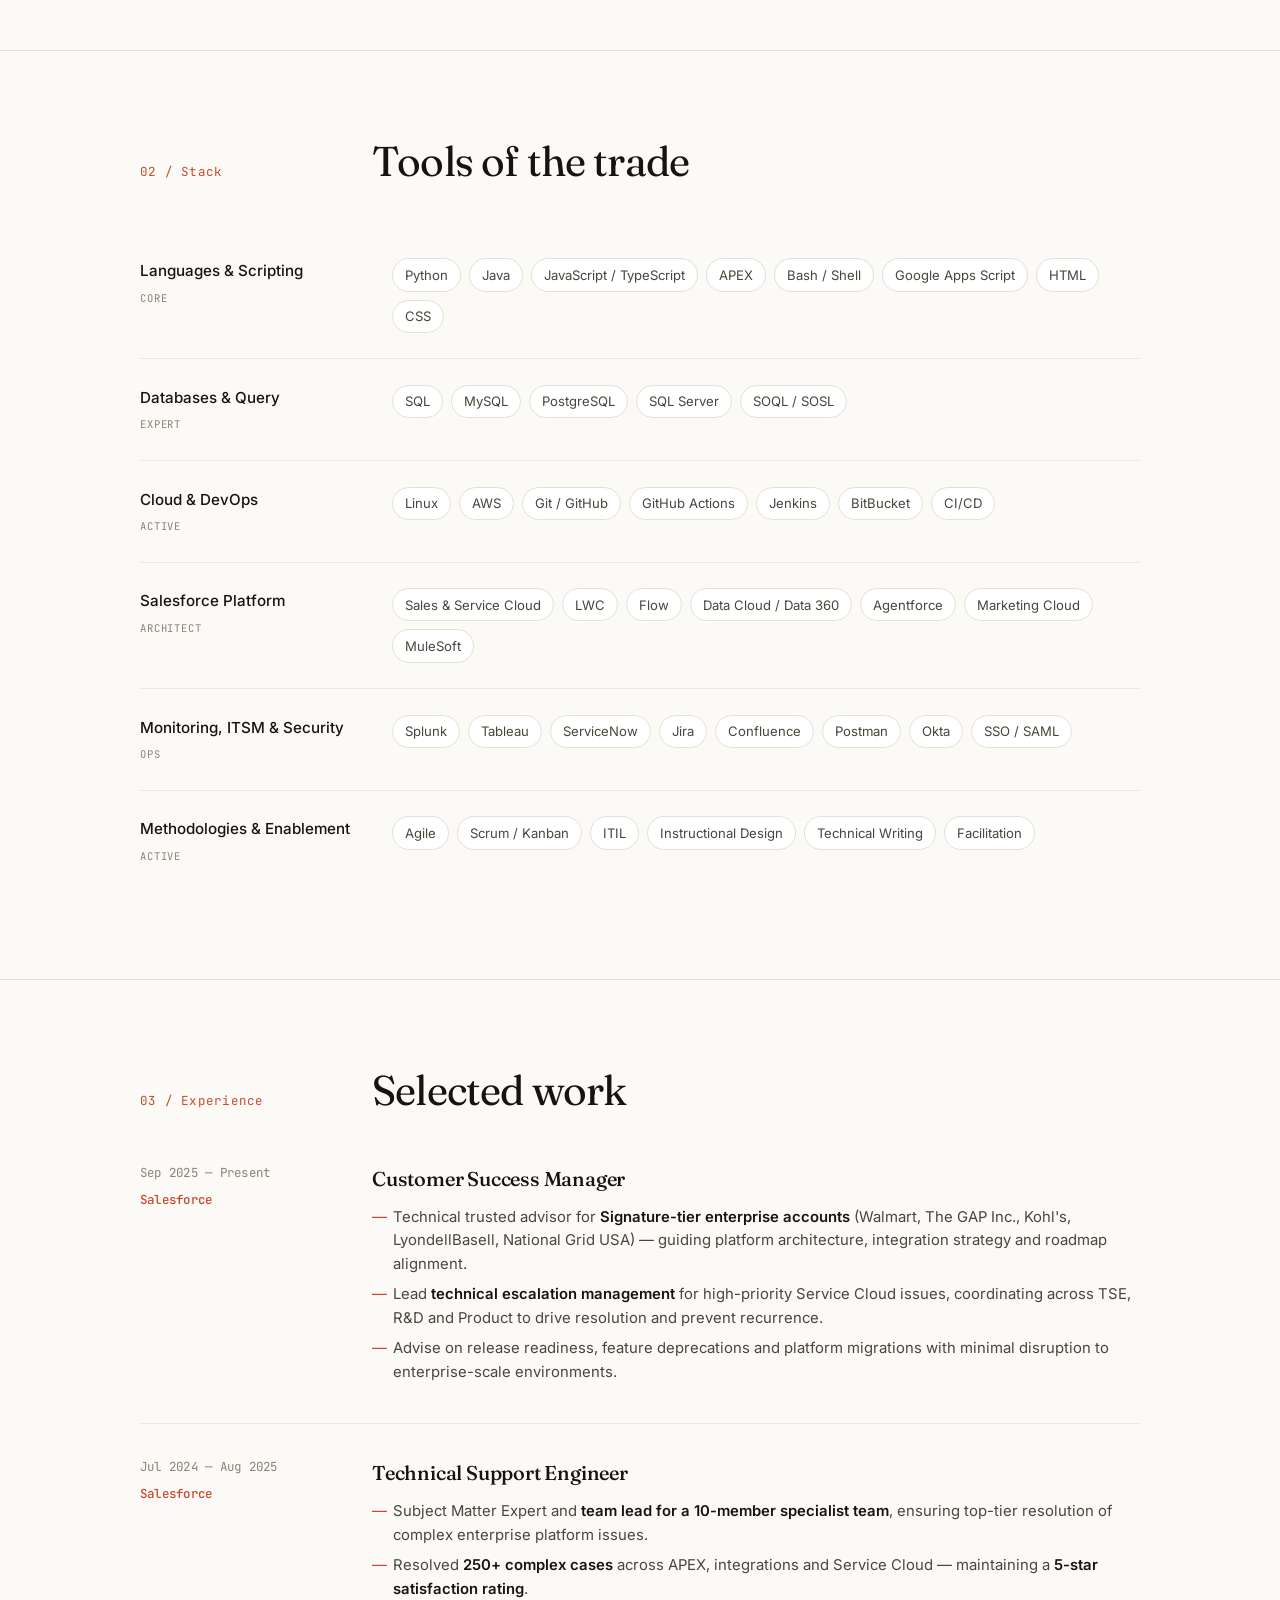
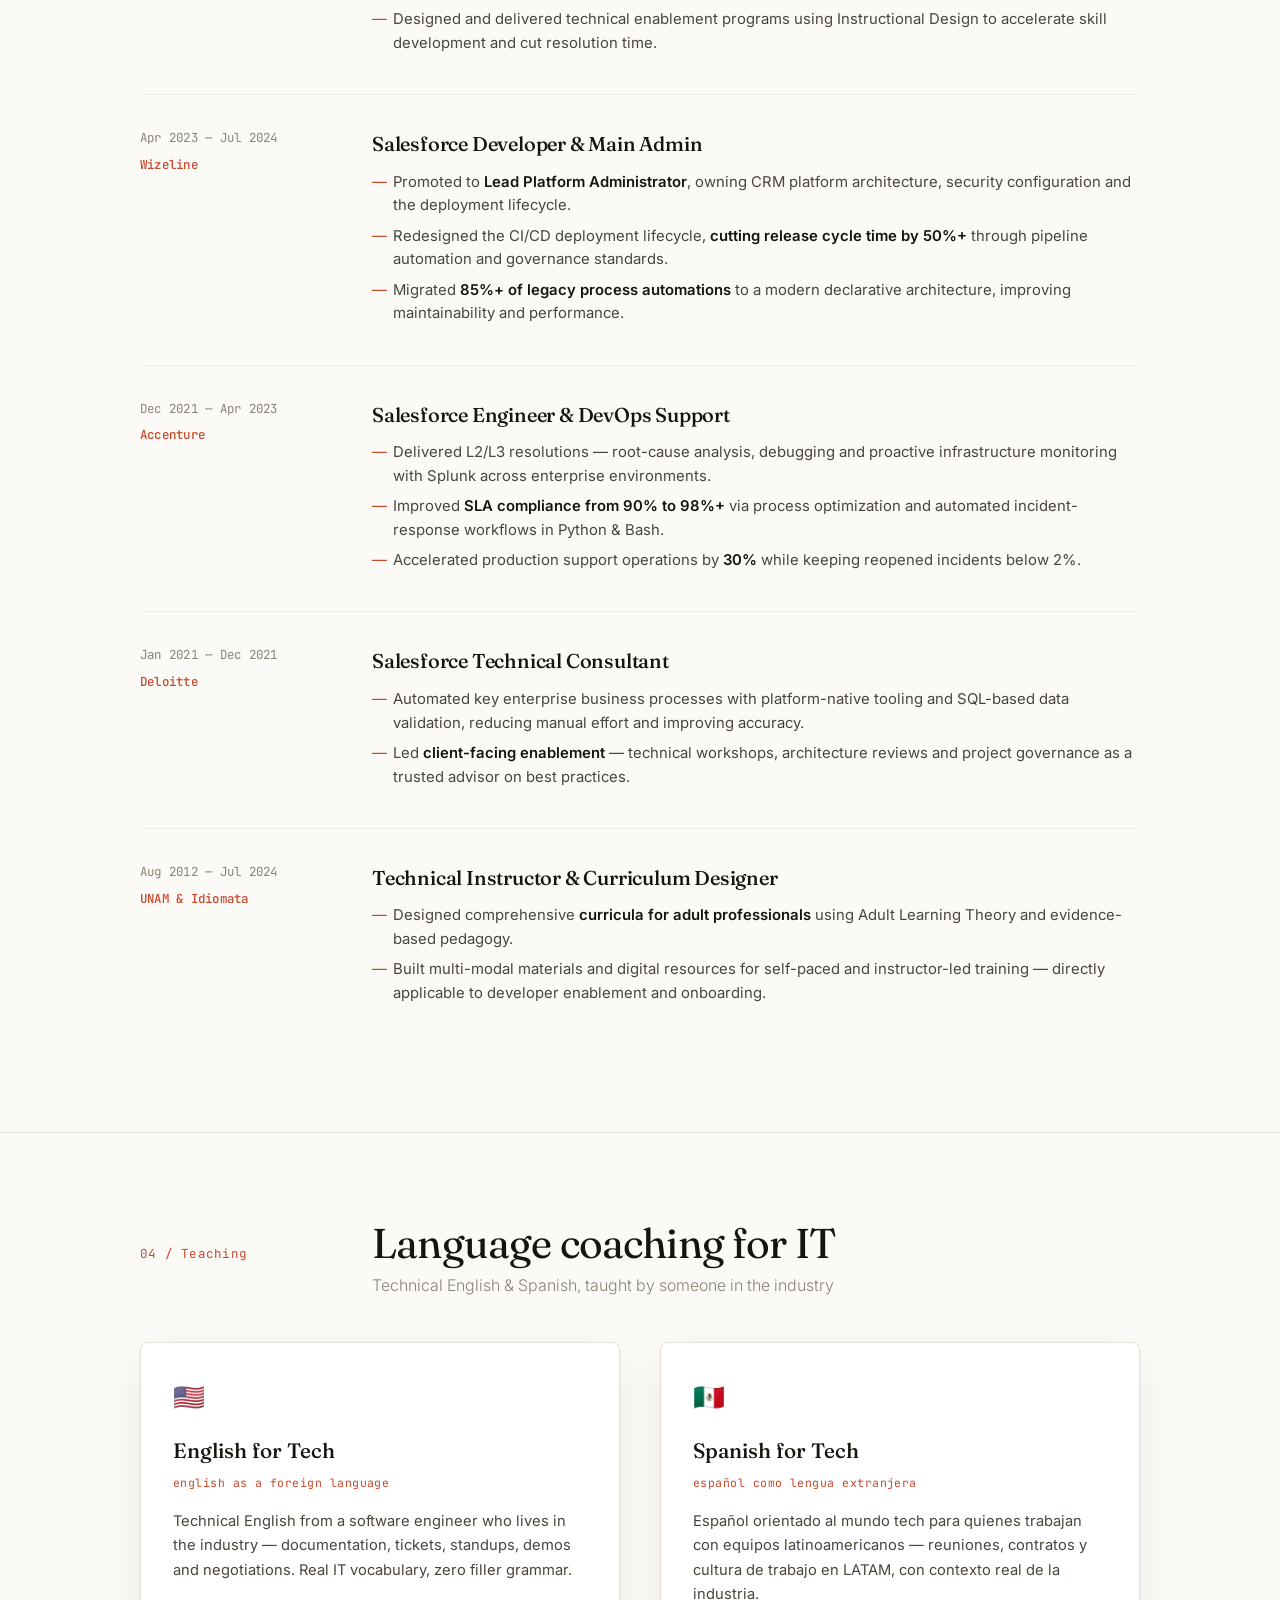
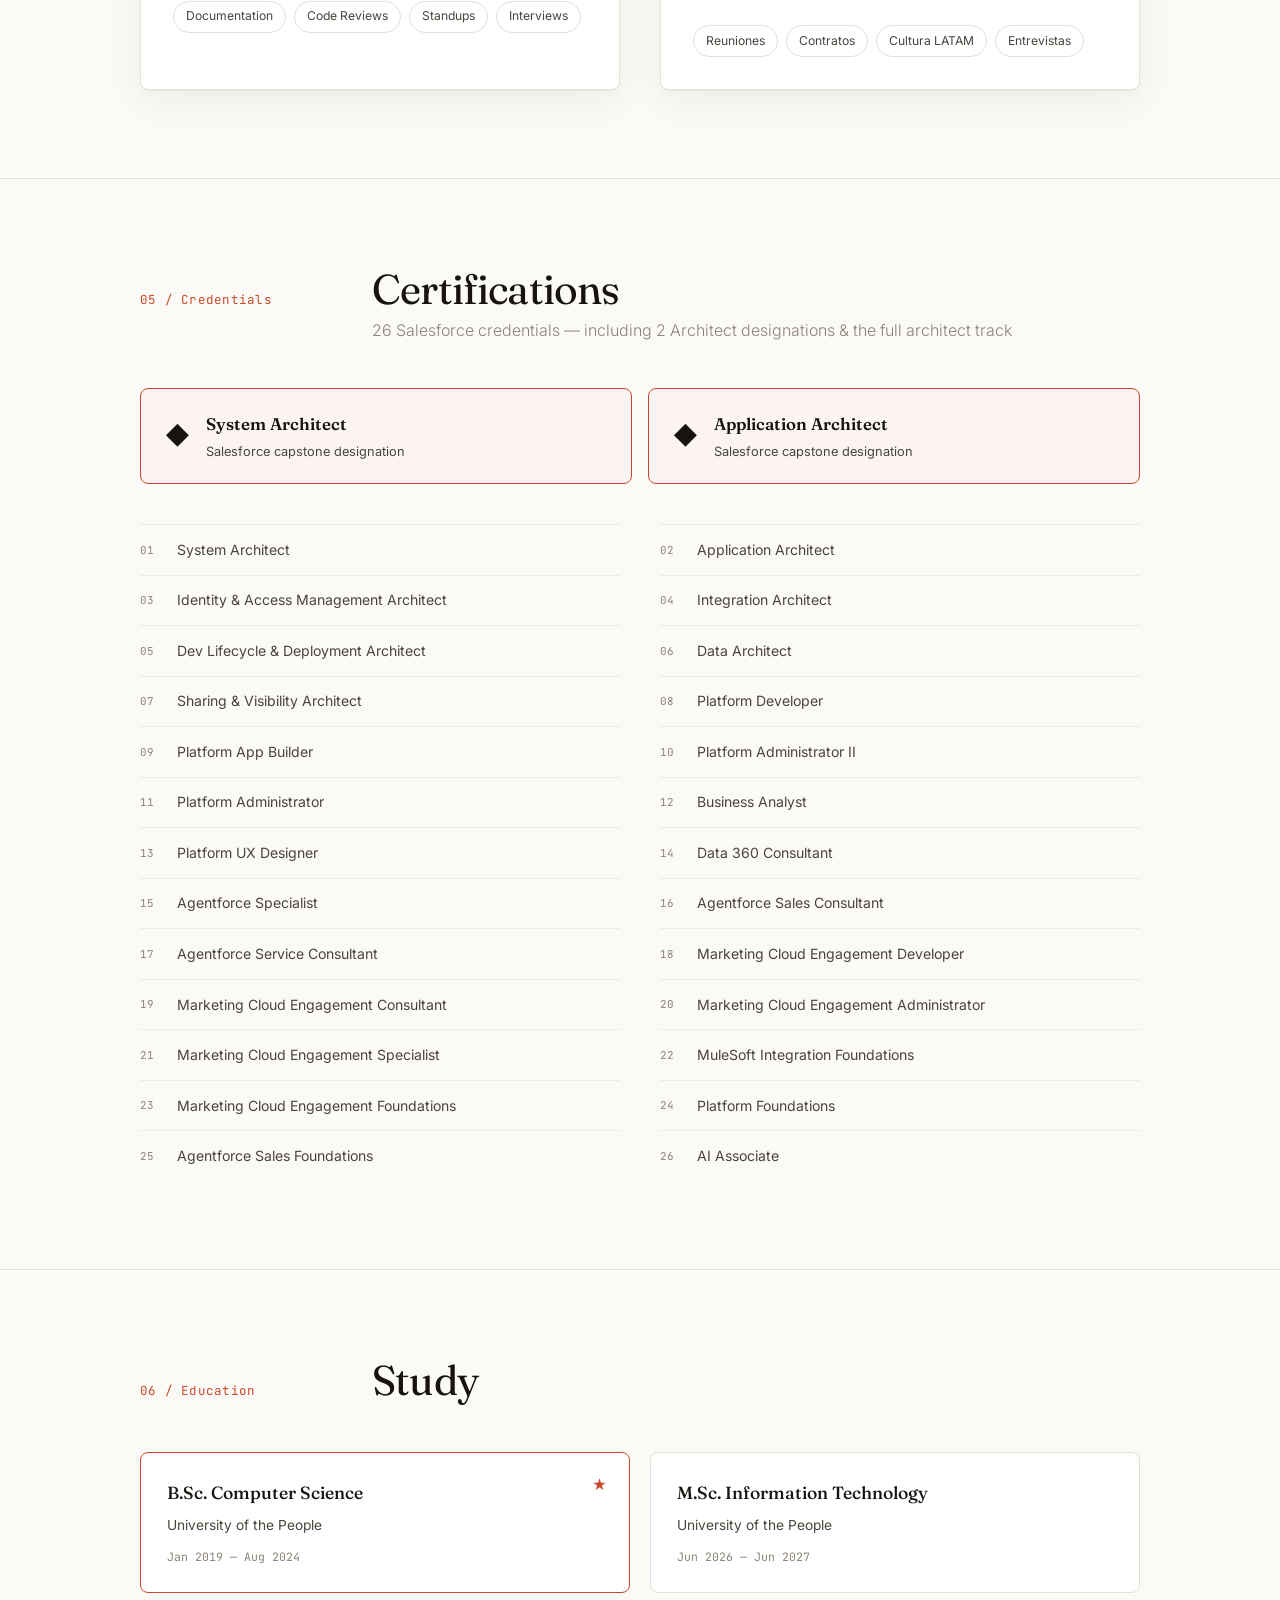
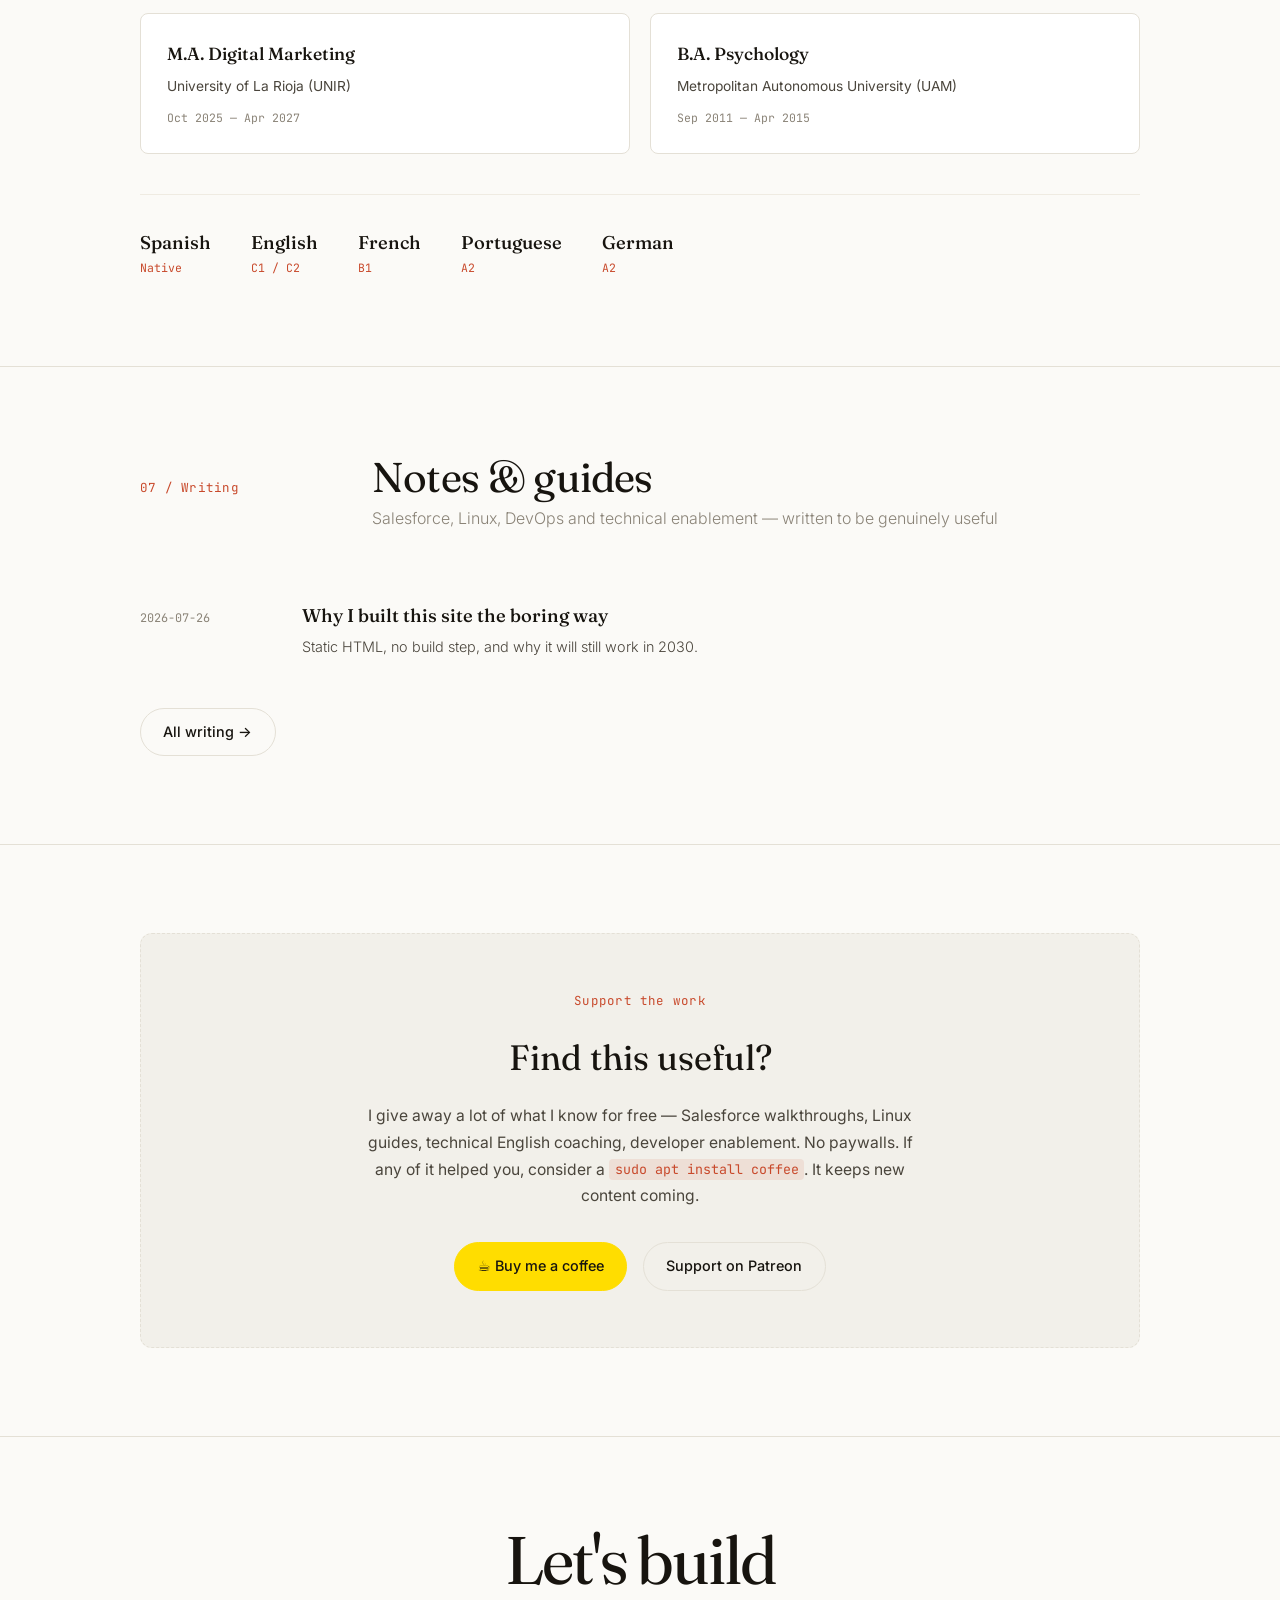
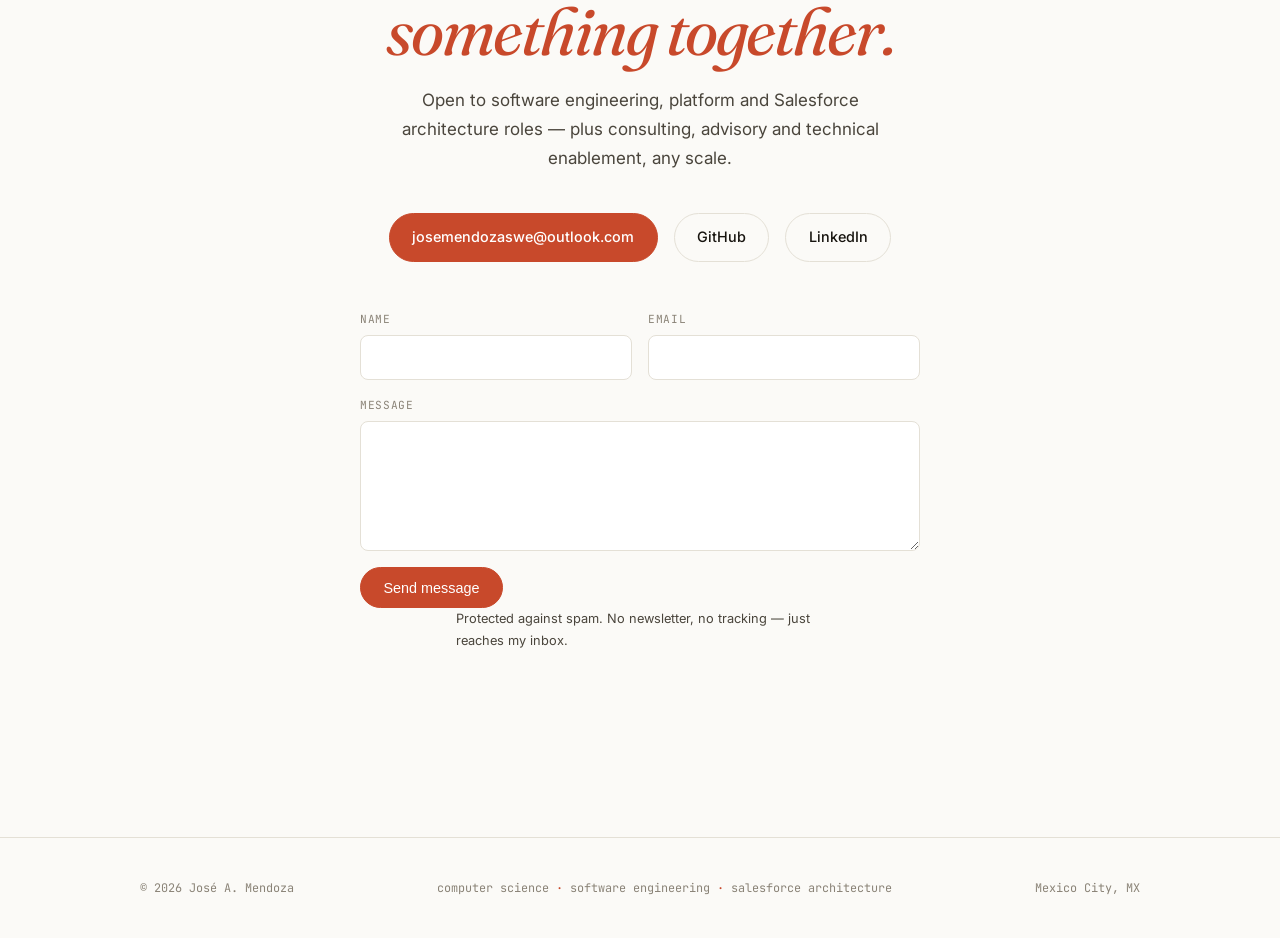
==== commit 2f943569: "Personal site: editorial redesign, CV-accurate content, SEO/a11y, blog - Content rebuilt from 2026 r" ====
--- a/index.html
+++ b/index.html
@@ -1,1254 +1,548 @@
 <!DOCTYPE html>
-<html lang="en">
+<html lang="en" data-theme="light">
 <head>
   <meta charset="UTF-8" />
   <meta name="viewport" content="width=device-width, initial-scale=1.0" />
-  <title>José A. Mendoza — Technical Enablement & Salesforce Engineer</title>
+
+  <title>José A. Mendoza — Software Engineer &amp; Salesforce Architect</title>
+  <meta name="description" content="José A. Mendoza — Software Engineer and Salesforce Consultant. Computer scientist with 2 Salesforce Architect designations, 26 certifications, and 5+ years building and operating enterprise platforms with Python, APEX, Linux & DevOps." />
+  <meta name="author" content="José A. Mendoza" />
+  <meta name="theme-color" content="#FBFAF7" media="(prefers-color-scheme: light)" />
+  <meta name="theme-color" content="#14120E" media="(prefers-color-scheme: dark)" />
+
+  <!-- Canonical -->
+  <link rel="canonical" href="https://josemendozaswe.github.io/" />
+
+  <!-- Open Graph (LinkedIn, WhatsApp, Facebook) -->
+  <meta property="og:type" content="website" />
+  <meta property="og:site_name" content="José A. Mendoza" />
+  <meta property="og:title" content="José A. Mendoza — Software Engineer &amp; Salesforce Architect" />
+  <meta property="og:description" content="Computer scientist & software engineer. 2 Salesforce Architect designations, 26 certifications, 5+ years engineering enterprise platforms." />
+  <meta property="og:url" content="https://josemendozaswe.github.io/" />
+  <meta property="og:image" content="https://josemendozaswe.github.io/assets/og-image.png" />
+  <meta property="og:image:width" content="1200" />
+  <meta property="og:image:height" content="630" />
+  <meta property="og:image:alt" content="José A. Mendoza — Software Engineer & Salesforce Architect" />
+  <meta property="og:locale" content="en_US" />
+
+  <!-- Twitter / X -->
+  <meta name="twitter:card" content="summary_large_image" />
+  <meta name="twitter:title" content="José A. Mendoza — Software Engineer &amp; Salesforce Architect" />
+  <meta name="twitter:description" content="Computer scientist & software engineer. 2 Salesforce Architect designations, 26 certifications, 5+ years engineering enterprise platforms." />
+  <meta name="twitter:image" content="https://josemendozaswe.github.io/assets/og-image.png" />
+
+  <!-- Icons -->
+  <link rel="icon" href="assets/favicon.svg" type="image/svg+xml" />
+  <link rel="apple-touch-icon" href="assets/apple-touch-icon.png" />
+  <link rel="manifest" href="site.webmanifest" />
+
+  <!-- Set theme before paint to avoid flash -->
+  <script>
+    (function () {
+      try {
+        var t = localStorage.getItem("theme");
+        if (!t) t = matchMedia("(prefers-color-scheme: dark)").matches ? "dark" : "light";
+        document.documentElement.setAttribute("data-theme", t);
+      } catch (e) {}
+    })();
+  </script>
+
+  <!-- Fonts -->
   <link rel="preconnect" href="https://fonts.googleapis.com" />
   <link rel="preconnect" href="https://fonts.gstatic.com" crossorigin />
-  <link href="https://fonts.googleapis.com/css2?family=Syne:wght@400;600;700;800&family=DM+Mono:wght@300;400&family=DM+Sans:opsz,wght@9..40,300;9..40,400;9..40,500&display=swap" rel="stylesheet" />
-  <style>
-    *, *::before, *::after { box-sizing: border-box; margin: 0; padding: 0; }
-
-    :root {
-      /* ── Base: deep purple-black from lavender palette ── */
-      --bg:        #0e0a18;
-      --bg2:       #160f24;
-      --surface:   #1e1535;
-      --surface2:  #2a1d47;
-
-      /* ── Lavender palette (support tones) ── */
-      --lav-deep:  #42326E;
-      --lav-mid:   #6E5B9A;
-      --lav-bright:#B29CE4;
-      --lav-pale:  #D7C8ED;
-      --lav-ghost: #E0D4FC;
-
-      /* ── Terminal green — the disruptor ── */
-      --green:     #39FF6A;   /* phosphor green */
-      --green-dim: #1aff4f99;
-      --green-glow:rgba(57,255,106,0.18);
-
-      /* ── Pure white — maximum punch ── */
-      --white:     #FFFFFF;
-      --white-90:  rgba(255,255,255,0.9);
-      --white-60:  rgba(255,255,255,0.6);
-      --white-20:  rgba(255,255,255,0.08);
-
-      /* ── Text hierarchy ── */
-      --text:      #FFFFFF;
-      --text2:     #C8B8E8;
-      --muted:     #7A6A9A;
-
-      /* ── Borders ── */
-      --border:    rgba(178,156,228,0.14);
-      --border-g:  rgba(57,255,106,0.25);
-      --border-w:  rgba(255,255,255,0.12);
-
-      --font-display: 'Syne', sans-serif;
-      --font-mono:    'DM Mono', monospace;
-      --font-body:    'DM Sans', sans-serif;
-    }
-
-    html { scroll-behavior: smooth; overflow-x: hidden; }
-
-    body {
-      background: var(--bg);
-      color: var(--text);
-      font-family: var(--font-body);
-      font-size: 18px;
-      line-height: 1.65;
-      overflow-x: hidden;
-      max-width: 100%;
-    }
-
-    /* scanline effect — subtle CRT nod */
-    body::before {
-      content: '';
-      position: fixed; inset: 0; z-index: 9998;
-      background: repeating-linear-gradient(
-        0deg,
-        transparent,
-        transparent 2px,
-        rgba(0,0,0,0.04) 2px,
-        rgba(0,0,0,0.04) 4px
-      );
-      pointer-events: none;
-    }
-
-    /* grain */
-    body::after {
-      content: '';
-      position: fixed; inset: 0; z-index: 9997;
-      background-image: url("data:image/svg+xml,%3Csvg viewBox='0 0 512 512' xmlns='http://www.w3.org/2000/svg'%3E%3Cfilter id='n'%3E%3CfeTurbulence type='fractalNoise' baseFrequency='0.75' numOctaves='4' stitchTiles='stitch'/%3E%3C/filter%3E%3Crect width='100%25' height='100%25' filter='url(%23n)' opacity='0.025'/%3E%3C/svg%3E");
-      pointer-events: none; opacity: 0.5;
-    }
-
-    /* ═══════════════════════════════════════
-       NAV
-    ═══════════════════════════════════════ */
-    nav {
-      position: fixed; top: 0; left: 0; right: 0; z-index: 200;
-      display: flex; justify-content: space-between; align-items: center;
-      padding: 1rem 4rem;
-      border-bottom: 1px solid var(--border);
-      backdrop-filter: blur(28px) saturate(1.8);
-      background: rgba(14,10,24,0.88);
-    }
-
-    .nav-logo {
-      font-family: var(--font-mono); font-size: 0.9rem;
-      text-decoration: none; letter-spacing: 0.04em;
-      display: flex; align-items: center; gap: 0.5rem;
-    }
-    .nav-logo .logo-bracket { color: var(--green); }
-    .nav-logo .logo-name    { color: var(--white); font-weight: 400; }
-    .nav-logo .logo-cursor  {
-      display: inline-block; width: 2px; height: 0.95em;
-      background: var(--green);
-      box-shadow: 0 0 6px var(--green);
-      animation: blink 1.1s step-end infinite;
-      vertical-align: text-bottom; margin-left: 2px;
-    }
-    @keyframes blink { 0%,100%{opacity:1} 50%{opacity:0} }
-
-    .nav-links { display: flex; gap: 2.25rem; list-style: none; }
-    .nav-links a {
-      font-family: var(--font-mono); font-size: 0.75rem;
-      color: var(--muted); text-decoration: none;
-      letter-spacing: 0.1em; text-transform: uppercase;
-      transition: color 0.2s;
-    }
-    .nav-links a::before { content: './'; color: var(--green); opacity: 0; transition: opacity 0.2s; }
-    .nav-links a:hover { color: var(--white); }
-    .nav-links a:hover::before { opacity: 1; }
-
-    /* ═══════════════════════════════════════
-       HERO
-    ═══════════════════════════════════════ */
-    .hero {
-      min-height: 100vh;
-      display: grid; grid-template-columns: 1fr auto 0.85fr;
-      align-items: center;
-      padding: 8rem 4rem 5rem;
-      position: relative; overflow: hidden;
-      width: 100%;
-    }
-
-    /* dot grid */
-    .hero::before {
-      content: ''; position: absolute; inset: 0;
-      background-image: radial-gradient(circle, rgba(57,255,106,0.12) 1px, transparent 1px);
-      background-size: 40px 40px;
-      mask-image: radial-gradient(ellipse 70% 60% at 30% 50%, black 30%, transparent 80%);
-    }
-
-    .orb { position: absolute; border-radius: 50%; filter: blur(130px); pointer-events: none; }
-    .orb1 {
-      width: 800px; height: 600px;
-      background: radial-gradient(circle, rgba(110,91,154,0.22) 0%, transparent 65%);
-      top: -150px; right: -180px;
-    }
-    .orb2 {
-      width: 450px; height: 450px;
-      background: radial-gradient(circle, rgba(57,255,106,0.06) 0%, transparent 65%);
-      bottom: -80px; left: -50px;
-    }
-
-    .hero-content { position: relative; z-index: 1; }
-
-    /* terminal prompt line */
-    .hero-prompt {
-      display: flex; align-items: center; gap: 0.5rem;
-      font-family: var(--font-mono); font-size: 0.8rem;
-      margin-bottom: 1.75rem;
-    }
-    .prompt-path  { color: var(--lav-mid); }
-    .prompt-arrow { color: var(--green); }
-    .prompt-cmd   { color: var(--white-90); }
-    .prompt-caret {
-      display: inline-block; width: 8px; height: 1em;
-      background: var(--green);
-      box-shadow: 0 0 8px var(--green);
-      animation: blink 1.1s step-end infinite;
-      vertical-align: text-bottom;
-    }
-
-    h1 {
-      font-family: var(--font-display);
-      font-size: clamp(2.6rem, 10vw, 6.5rem);
-      font-weight: 800; line-height: 0.95; letter-spacing: -0.04em;
-      margin-bottom: 0.65rem;
-      word-break: break-word;
-    }
-    .h1-white { color: var(--white); display: block; }
-    .h1-green { color: var(--green); display: block; text-shadow: 0 0 40px rgba(57,255,106,0.35); }
-
-    .hero-role {
-      font-family: var(--font-mono);
-      font-size: clamp(0.8rem, 1.4vw, 1.1rem);
-      color: var(--lav-pale); letter-spacing: 0.05em;
-      margin-bottom: 1.75rem;
-      display: flex; align-items: center; gap: 0.5rem;
-      flex-wrap: wrap;
-    }
-    .role-sep { color: var(--green); opacity: 0.6; }
-
-    .hero-desc {
-      font-size: 1.05rem; color: var(--white-60);
-      max-width: 520px; margin-bottom: 2.75rem;
-      line-height: 1.8; font-weight: 300;
-    }
-    .hero-desc strong { color: var(--white); font-weight: 500; }
-    .hero-desc .hl-green { color: var(--green); font-weight: 400; }
-
-    /* CTA BUTTONS */
-    .hero-ctas { display: flex; gap: 1rem; flex-wrap: wrap; }
-
-    .btn {
-      display: inline-flex; align-items: center; gap: 0.65rem;
-      padding: 0.85rem 1.65rem; border-radius: 5px;
-      font-family: var(--font-mono); font-size: 0.78rem;
-      letter-spacing: 0.07em; text-transform: uppercase;
-      text-decoration: none; cursor: pointer;
-      font-weight: 500;
-      transition: all 0.22s;
-      position: relative; overflow: hidden;
-    }
-    .btn .btn-icon { font-style: normal; font-size: 1rem; line-height: 1; flex-shrink: 0; }
-
-    /* Email — green terminal button, most prominent */
-    .btn-email {
-      background: var(--green);
-      color: #000;
-      border: 1.5px solid var(--green);
-      box-shadow: 0 0 20px rgba(57,255,106,0.25);
-    }
-    .btn-email:hover {
-      background: #fff;
-      border-color: #fff;
-      color: #000;
-      transform: translateY(-3px);
-      box-shadow: 0 0 32px rgba(57,255,106,0.5), 0 8px 24px rgba(0,0,0,0.4);
-    }
-
-    /* LinkedIn — white solid */
-    .btn-linkedin {
-      background: var(--white);
-      color: var(--bg);
-      border: 1.5px solid var(--white);
-    }
-    .btn-linkedin:hover {
-      background: transparent;
-      color: var(--white);
-      transform: translateY(-3px);
-      box-shadow: 0 8px 24px rgba(255,255,255,0.15);
-    }
-
-    /* Trailhead — lavender ghost */
-    .btn-trailhead {
-      background: transparent;
-      color: var(--lav-pale);
-      border: 1.5px solid var(--lav-mid);
-    }
-    .btn-trailhead:hover {
-      background: var(--lav-deep);
-      border-color: var(--lav-bright);
-      color: var(--white);
-      transform: translateY(-3px);
-      box-shadow: 0 8px 24px rgba(110,91,154,0.4);
-    }
-
-    /* ═══════════════════════════════════════
-       HERO RIGHT — STAT CARDS
-    ═══════════════════════════════════════ */
-    .hero-right {
-      position: relative; z-index: 1;
-      padding-left: 3.5rem;
-      display: flex; flex-direction: column; gap: 1.1rem;
-    }
-
-    .id-card {
-      background: var(--surface);
-      border: 1px solid var(--border);
-      border-radius: 10px; padding: 1.4rem 1.7rem;
-      transition: border-color 0.3s, transform 0.3s;
-      position: relative; overflow: hidden;
-    }
-    /* left accent bar */
-    .id-card::before {
-      content: ''; position: absolute;
-      top: 0; left: 0; bottom: 0; width: 3px;
-      border-radius: 10px 0 0 10px;
-    }
-    .idc-green::before { background: var(--green); box-shadow: 2px 0 12px rgba(57,255,106,0.4); }
-    .idc-white::before { background: var(--white); box-shadow: 2px 0 12px rgba(255,255,255,0.3); }
-    .idc-lav::before   { background: var(--lav-bright); box-shadow: 2px 0 12px rgba(178,156,228,0.4); }
-
-    .id-card:hover { border-color: rgba(255,255,255,0.18); transform: translateX(6px); }
-
-    .id-card-label {
-      font-family: var(--font-mono); font-size: 0.65rem;
-      letter-spacing: 0.15em; text-transform: uppercase;
-      color: var(--muted); margin-bottom: 0.55rem;
-    }
-    .id-card-value {
-      font-family: var(--font-display); font-weight: 800;
-      font-size: 1.65rem; line-height: 1;
-    }
-    .idv-green { color: var(--green); text-shadow: 0 0 20px rgba(57,255,106,0.4); }
-    .idv-white { color: var(--white); }
-    .idv-lav   { color: var(--lav-bright); }
-    .id-card-sub { font-size: 0.83rem; color: var(--white-60); margin-top: 0.4rem; font-weight: 300; }
-
-    /* ═══════════════════════════════════════
-       SECTION BASE
-    ═══════════════════════════════════════ */
-    .section-wrap { max-width: 1160px; margin: 0 auto; padding: 6rem 4rem; }
-
-    .section-header { display: flex; align-items: center; gap: 1.25rem; margin-bottom: 3.25rem; }
-    .section-num {
-      font-family: var(--font-mono); font-size: 0.7rem;
-      color: var(--green);
-      letter-spacing: 0.08em;
-    }
-    .section-num::before { content: '//'; margin-right: 0.35rem; opacity: 0.6; }
-
-    .section-title {
-      font-family: var(--font-display);
-      font-size: clamp(1.8rem, 2.8vw, 2.5rem);
-      font-weight: 700; letter-spacing: -0.03em;
-      color: var(--white);
-    }
-    .section-line { flex: 1; height: 1px; background: var(--border); }
-
-    /* ═══════════════════════════════════════
-       PILLARS
-    ═══════════════════════════════════════ */
-    .pillars { display: grid; grid-template-columns: repeat(3, 1fr); gap: 1.35rem; }
-
-    .pillar {
-      background: var(--surface);
-      border: 1px solid var(--border); border-radius: 12px;
-      padding: 2.25rem 1.9rem; position: relative; overflow: hidden;
-      transition: border-color 0.3s, transform 0.3s;
-    }
-    .pillar:hover { transform: translateY(-6px); }
-    .pillar-bar { position: absolute; top: 0; left: 0; right: 0; height: 2px; }
-    .pb-green  { background: linear-gradient(90deg, var(--green), transparent); }
-    .pb-white  { background: linear-gradient(90deg, var(--white), transparent); opacity: 0.7; }
-    .pb-lav    { background: linear-gradient(90deg, var(--lav-bright), transparent); }
-
-    .pillar:hover .pb-green  { box-shadow: 0 0 16px rgba(57,255,106,0.6); }
-    .pillar:hover .pb-white  { box-shadow: 0 0 16px rgba(255,255,255,0.3); }
-    .pillar:hover .pb-lav    { box-shadow: 0 0 16px rgba(178,156,228,0.4); }
-
-    .pillar:nth-child(1):hover { border-color: var(--border-g); }
-    .pillar:nth-child(2):hover { border-color: var(--border-w); }
-    .pillar:nth-child(3):hover { border-color: rgba(178,156,228,0.3); }
-
-    .pillar-icon { font-size: 1.8rem; margin-bottom: 1.1rem; }
-    .pillar-title { font-family: var(--font-display); font-weight: 700; font-size: 1.15rem; margin-bottom: 0.7rem; color: var(--white); }
-    .pillar-desc { font-size: 0.9rem; color: var(--white-60); line-height: 1.75; font-weight: 300; }
-
-    /* ═══════════════════════════════════════
-       STACK
-    ═══════════════════════════════════════ */
-    .stack-grid { display: grid; grid-template-columns: repeat(2, 1fr); gap: 1.35rem; }
-
-    .stack-block {
-      background: var(--surface);
-      border: 1px solid var(--border); border-radius: 12px; padding: 1.75rem;
-      transition: border-color 0.25s, transform 0.25s;
-    }
-    .stack-block:hover { transform: translateY(-3px); }
-    .stack-block:nth-child(1):hover { border-color: var(--border-g); }
-    .stack-block:nth-child(2):hover { border-color: var(--border-g); }
-    .stack-block:nth-child(3):hover { border-color: rgba(178,156,228,0.3); }
-    .stack-block:nth-child(4):hover { border-color: var(--border-w); }
-
-    .stack-block-header { display: flex; justify-content: space-between; align-items: center; margin-bottom: 1.1rem; }
-
-    .sbt { font-family: var(--font-mono); font-size: 0.75rem; letter-spacing: 0.1em; text-transform: uppercase; }
-    .sbt-green { color: var(--green); }
-    .sbt-lav   { color: var(--lav-bright); }
-    .sbt-white { color: var(--white-90); }
-    .sbt-muted { color: var(--lav-pale); }
-
-    .stack-status {
-      font-family: var(--font-mono); font-size: 0.63rem;
-      padding: 0.18rem 0.65rem; border-radius: 20px; letter-spacing: 0.06em;
-    }
-    .st-active  { background: rgba(57,255,106,0.1);  color: var(--green);      border: 1px solid rgba(57,255,106,0.3); }
-    .st-learn   { background: rgba(57,255,106,0.06); color: var(--green);      border: 1px solid rgba(57,255,106,0.2); }
-    .st-expert  { background: rgba(178,156,228,0.12);color: var(--lav-ghost);  border: 1px solid rgba(178,156,228,0.3); }
-
-    .skill-chips { display: flex; flex-wrap: wrap; gap: 0.45rem; }
-    .chip {
-      font-family: var(--font-mono); font-size: 0.73rem;
-      padding: 0.28rem 0.7rem; border-radius: 4px;
-      background: rgba(255,255,255,0.05);
-      color: var(--white-60);
-      border: 1px solid var(--border-w);
-      transition: all 0.2s;
-    }
-    .chip:hover { background: rgba(57,255,106,0.08); color: var(--green); border-color: rgba(57,255,106,0.3); }
-
-    /* ═══════════════════════════════════════
-       EXPERIENCE / TIMELINE
-    ═══════════════════════════════════════ */
-    .timeline { position: relative; }
-    .timeline::before {
-      content: ''; position: absolute;
-      left: 0; top: 10px; bottom: 0; width: 1px;
-      background: linear-gradient(to bottom,
-        var(--green),
-        var(--lav-bright),
-        var(--lav-mid),
-        transparent);
-    }
-
-    .tl-item { position: relative; padding-left: 2.75rem; padding-bottom: 3rem; }
-    .tl-dot {
-      position: absolute; left: -5px; top: 7px;
-      width: 11px; height: 11px; border-radius: 50%;
-      border: 2px solid var(--bg);
-    }
-    .dot-g { background: var(--green);      box-shadow: 0 0 14px rgba(57,255,106,0.8); }
-    .dot-w { background: var(--white);      box-shadow: 0 0 12px rgba(255,255,255,0.6); }
-    .dot-l { background: var(--lav-bright); box-shadow: 0 0 12px rgba(178,156,228,0.6); }
-    .dot-m { background: var(--muted); }
-
-    .tl-header { display: flex; justify-content: space-between; align-items: flex-start; margin-bottom: 0.45rem; flex-wrap: wrap; gap: 0.45rem; }
-    .tl-title { font-family: var(--font-display); font-weight: 700; font-size: 1.2rem; letter-spacing: -0.02em; color: var(--white); }
-    .tl-company { font-family: var(--font-mono); font-size: 0.77rem; margin-top: 0.15rem; letter-spacing: 0.04em; }
-    .tc-g { color: var(--green); }
-    .tc-w { color: var(--white-60); }
-    .tc-l { color: var(--lav-bright); }
-    .tc-m { color: var(--muted); }
-
-    .tl-date {
-      font-family: var(--font-mono); font-size: 0.7rem;
-      color: var(--white-60);
-      background: var(--surface2); border: 1px solid var(--border);
-      padding: 0.22rem 0.8rem; border-radius: 20px; white-space: nowrap;
-    }
-    .tl-bullets { list-style: none; margin-top: 0.7rem; }
-    .tl-bullets li {
-      font-size: 0.9rem; color: var(--white-60);
-      padding: 0.28rem 0; padding-left: 1.25rem;
-      position: relative; font-weight: 300; line-height: 1.65;
-    }
-    .tl-bullets li::before { content: '›'; position: absolute; left: 0; color: var(--green); font-weight: 700; font-size: 1.1rem; }
-    .tl-bullets li strong { color: var(--white); font-weight: 500; }
-
-    .e-badge {
-      display: inline-flex; align-items: center; gap: 0.45rem;
-      font-family: var(--font-mono); font-size: 0.65rem;
-      color: var(--green); letter-spacing: 0.1em; text-transform: uppercase;
-      background: rgba(57,255,106,0.07);
-      border: 1px solid rgba(57,255,106,0.25);
-      padding: 0.18rem 0.6rem; border-radius: 4px; margin-bottom: 0.55rem;
-    }
-    .e-badge::before { content: '▸'; font-size: 0.55rem; }
-
-    /* ═══════════════════════════════════════
-       CERTIFICATIONS
-    ═══════════════════════════════════════ */
-    .certs-grid { display: grid; grid-template-columns: repeat(auto-fill, minmax(270px, 1fr)); gap: 0.85rem; }
-
-    .cert-item {
-      background: var(--surface);
-      border: 1px solid var(--border); border-radius: 7px;
-      padding: 0.95rem 1.2rem;
-      display: flex; align-items: center; gap: 0.75rem;
-      font-size: 0.86rem; color: var(--white-60); font-weight: 300;
-      text-decoration: none;
-      transition: all 0.22s;
-    }
-    .cert-item:hover {
-      border-color: rgba(57,255,106,0.3);
-      color: var(--white);
-      background: rgba(57,255,106,0.04);
-      transform: translateY(-2px);
-      box-shadow: 0 4px 20px rgba(57,255,106,0.1);
-    }
-    .cert-star { color: var(--green); font-size: 0.6rem; flex-shrink: 0; }
-    .cert-arrow { color: var(--muted); font-size: 0.7rem; margin-left: auto; flex-shrink: 0; transition: color 0.2s, transform 0.2s; }
-    .cert-item:hover .cert-arrow { color: var(--green); transform: translate(2px,-2px); }
-
-    /* ═══════════════════════════════════════
-       EDUCATION
-    ═══════════════════════════════════════ */
-    .edu-grid { display: grid; grid-template-columns: 1fr 1fr; gap: 1.2rem; }
-    .edu-card {
-      background: var(--surface);
-      border: 1px solid var(--border); border-radius: 12px; padding: 1.75rem;
-      transition: all 0.25s;
-    }
-    .edu-card:hover { border-color: var(--border-w); transform: translateY(-3px); }
-    .edu-degree { font-family: var(--font-display); font-size: 1.05rem; font-weight: 700; margin-bottom: 0.4rem; line-height: 1.3; color: var(--white); }
-    .edu-school { font-family: var(--font-mono); font-size: 0.74rem; color: var(--lav-bright); letter-spacing: 0.04em; margin-bottom: 0.65rem; }
-    .edu-date   { font-family: var(--font-mono); font-size: 0.7rem; color: var(--muted); }
-
-    /* LANGUAGES */
-    .lang-row { display: flex; gap: 1.1rem; flex-wrap: wrap; }
-    .lang-card {
-      flex: 1; min-width: 145px;
-      background: var(--surface); border: 1px solid var(--border);
-      border-radius: 10px; padding: 1.4rem; text-align: center;
-      transition: all 0.2s;
-    }
-    .lang-card:hover { border-color: var(--border-g); transform: translateY(-2px); }
-    .lang-name  { font-family: var(--font-display); font-size: 1.3rem; font-weight: 700; color: var(--white); }
-    .lang-level { font-family: var(--font-mono); font-size: 0.68rem; color: var(--green); letter-spacing: 0.1em; margin-top: 0.25rem; }
-
-    /* ═══════════════════════════════════════
-       CONTACT
-    ═══════════════════════════════════════ */
-    .contact-wrap {
-      max-width: 1160px; margin: 0 auto;
-      padding: 5.5rem 4rem 7rem; text-align: center; position: relative;
-    }
-
-    /* terminal window decoration */
-    .terminal-frame {
-      display: inline-block;
-      border: 1px solid var(--border-g);
-      border-radius: 12px;
-      padding: 3.5rem 4rem;
-      position: relative;
-      background: rgba(57,255,106,0.02);
-      width: 100%;
-    }
-    .terminal-frame::before {
-      content: '● ● ●';
-      position: absolute; top: 1rem; left: 1.5rem;
-      font-size: 0.6rem; letter-spacing: 0.4rem;
-      color: var(--muted); pointer-events: none;
-    }
-    .terminal-frame::after {
-      content: '~/contact';
-      position: absolute; top: 0.85rem; left: 50%; transform: translateX(-50%);
-      font-family: var(--font-mono); font-size: 0.68rem;
-      color: var(--muted); letter-spacing: 0.08em;
-    }
-
-    .contact-title {
-      font-family: var(--font-display);
-      font-size: clamp(2.2rem, 4.5vw, 4rem);
-      font-weight: 800; letter-spacing: -0.04em; margin-bottom: 0.75rem;
-      color: var(--white);
-    }
-    .contact-title .ct-green { color: var(--green); text-shadow: 0 0 40px rgba(57,255,106,0.4); }
-
-    .contact-sub { font-size: 1rem; color: var(--white-60); margin-bottom: 2.75rem; font-weight: 300; line-height: 1.75; }
-    .contact-links { display: flex; justify-content: center; gap: 1rem; flex-wrap: wrap; }
-
-    /* ═══════════════════════════════════════
-       FOOTER
-    ═══════════════════════════════════════ */
-    footer {
-      border-top: 1px solid var(--border);
-      padding: 1.9rem 4rem;
-      display: flex; justify-content: space-between; align-items: center;
-      font-family: var(--font-mono); font-size: 0.72rem; color: var(--muted);
-      max-width: 1160px; margin: 0 auto;
-    }
-    .footer-green { color: var(--green); }
-
-    .full-divider { height: 1px; background: var(--border); max-width: 1160px; margin: 0 auto; }
-
-    /* ═══════════════════════════════════════
-       ANIMATIONS
-    ═══════════════════════════════════════ */
-    @keyframes fadeUp { from { opacity: 0; transform: translateY(24px); } to { opacity: 1; transform: translateY(0); } }
-    .hero-prompt   { animation: fadeUp 0.5s ease both 0.05s; }
-    h1             { animation: fadeUp 0.5s ease both 0.15s; }
-    .hero-role     { animation: fadeUp 0.5s ease both 0.28s; }
-    .hero-desc     { animation: fadeUp 0.5s ease both 0.4s; }
-    .hero-ctas     { animation: fadeUp 0.5s ease both 0.52s; }
-    .id-card:nth-child(1) { animation: fadeUp 0.5s ease both 0.2s; }
-    .id-card:nth-child(2) { animation: fadeUp 0.5s ease both 0.35s; }
-    .id-card:nth-child(3) { animation: fadeUp 0.5s ease both 0.5s; }
-
-    /* ═══════════════════════════════════════
-       TEACHING SECTION
-    ═══════════════════════════════════════ */
-    .teach-grid { display: grid; grid-template-columns: 1fr 1fr; gap: 1.35rem; }
-
-    .teach-card {
-      background: var(--surface);
-      border: 1px solid var(--border); border-radius: 12px;
-      padding: 2rem 1.9rem; position: relative; overflow: hidden;
-      transition: border-color 0.3s, transform 0.3s;
-    }
-    .teach-card:hover { transform: translateY(-5px); }
-    .teach-card:nth-child(1):hover { border-color: var(--border-g); }
-    .teach-card:nth-child(2):hover { border-color: rgba(178,156,228,0.4); }
-
-    .teach-card-bar { position: absolute; top: 0; left: 0; right: 0; height: 2px; }
-    .tcb-green { background: linear-gradient(90deg, var(--green), transparent); }
-    .tcb-lav   { background: linear-gradient(90deg, var(--lav-bright), transparent); }
-
-    .teach-flag { font-size: 1.8rem; margin-bottom: 1rem; }
-    .teach-title { font-family: var(--font-display); font-weight: 700; font-size: 1.15rem; color: var(--white); margin-bottom: 0.4rem; }
-    .teach-subtitle { font-family: var(--font-mono); font-size: 0.72rem; color: var(--green); letter-spacing: 0.08em; text-transform: uppercase; margin-bottom: 0.9rem; }
-    .teach-desc { font-size: 0.9rem; color: var(--white-60); line-height: 1.75; font-weight: 300; margin-bottom: 1.2rem; }
-    .teach-tags { display: flex; flex-wrap: wrap; gap: 0.4rem; }
-    .teach-tag {
-      font-family: var(--font-mono); font-size: 0.68rem;
-      padding: 0.22rem 0.6rem; border-radius: 4px;
-      background: rgba(57,255,106,0.07); color: var(--green);
-      border: 1px solid rgba(57,255,106,0.2);
-    }
-    .teach-tag.t-lav {
-      background: rgba(178,156,228,0.08); color: var(--lav-pale);
-      border-color: rgba(178,156,228,0.2);
-    }
-
-    /* ═══════════════════════════════════════
-       SUPPORT / COFFEE & PATREON
-    ═══════════════════════════════════════ */
-    .support-wrap {
-      max-width: 1160px; margin: 0 auto;
-      padding: 5rem 4rem; text-align: center;
-    }
-    .support-label {
-      font-family: var(--font-mono); font-size: 0.7rem;
-      color: var(--muted); letter-spacing: 0.14em; text-transform: uppercase;
-      margin-bottom: 1rem;
-    }
-    .support-title {
-      font-family: var(--font-display); font-weight: 700;
-      font-size: clamp(1.5rem, 3vw, 2.2rem); letter-spacing: -0.03em;
-      color: var(--white); margin-bottom: 0.75rem;
-    }
-    .support-sub { font-size: 0.95rem; color: var(--white-60); margin-bottom: 2.5rem; font-weight: 300; max-width: 560px; margin-left: auto; margin-right: auto; }
-    .support-btns { display: flex; justify-content: center; gap: 1.25rem; flex-wrap: wrap; }
-
-    .btn-coffee {
-      display: inline-flex; align-items: center; gap: 0.7rem;
-      padding: 1rem 2rem; border-radius: 8px;
-      font-family: var(--font-mono); font-size: 0.82rem;
-      letter-spacing: 0.06em; text-transform: uppercase; font-weight: 600;
-      text-decoration: none; transition: all 0.25s;
-      background: #FFDD00; color: #000;
-      border: 2px solid #FFDD00;
-    }
-    .btn-coffee:hover {
-      background: #fff; border-color: #fff;
-      transform: translateY(-3px);
-      box-shadow: 0 10px 32px rgba(255,221,0,0.35);
-    }
-    .btn-coffee .icon { font-size: 1.2rem; }
-
-    .btn-patreon {
-      display: inline-flex; align-items: center; gap: 0.7rem;
-      padding: 1rem 2rem; border-radius: 8px;
-      font-family: var(--font-mono); font-size: 0.82rem;
-      letter-spacing: 0.06em; text-transform: uppercase; font-weight: 600;
-      text-decoration: none; transition: all 0.25s;
-      background: #FF424D; color: #fff;
-      border: 2px solid #FF424D;
-    }
-    .btn-patreon:hover {
-      background: transparent; color: #FF424D;
-      transform: translateY(-3px);
-      box-shadow: 0 10px 32px rgba(255,66,77,0.35);
-    }
-    .btn-patreon .icon { font-size: 1.2rem; }
-
-    /* ═══════════════════════════════════════
-       RESPONSIVE
-    ═══════════════════════════════════════ */
-    @media (max-width: 960px) {
-      nav { padding: 1rem 1.5rem; }
-      .nav-links { display: none; }
-
-      .hero {
-        grid-template-columns: 1fr;
-        padding: 6.5rem 1.25rem 3rem;
-      }
-      .hero-right {
-        padding-left: 0;
-        flex-direction: column;
-        margin-top: 2rem;
-      }
-      .id-card { width: 100%; }
-      .hero-desc { max-width: 100%; }
-
-      .section-wrap { padding: 3.5rem 1.25rem; }
-      .pillars { grid-template-columns: 1fr; }
-      .stack-grid { grid-template-columns: 1fr; }
-      .edu-grid { grid-template-columns: 1fr; }
-      .teach-grid { grid-template-columns: 1fr; }
-      .terminal-frame { padding: 3rem 1.25rem; }
-      .support-wrap { padding: 3.5rem 1.25rem; }
-      .certs-grid { grid-template-columns: 1fr; }
-      footer { flex-direction: column; gap: 0.6rem; text-align: center; padding: 2rem 1.25rem; }
-
-      .full-divider { margin: 0 1.25rem; max-width: calc(100% - 2.5rem); }
-    }
-
-    @media (max-width: 480px) {
-      .hero { padding: 6rem 1rem 2.5rem; }
-      .section-wrap { padding: 3rem 1rem; }
-      .support-wrap { padding: 3rem 1rem; }
-      .hero-ctas { flex-direction: column; align-items: flex-start; }
-      .btn { width: 100%; justify-content: center; }
-      .support-btns { flex-direction: column; align-items: center; }
-      .btn-coffee, .btn-patreon { width: 100%; max-width: 320px; justify-content: center; }
-    }
-    /* ── PHOTO ── */
-    .hero-photo-wrap {
-      position: relative; z-index: 1;
-      display: flex; flex-direction: column;
-      align-items: center; justify-content: flex-start;
-      padding-top: 1rem;
-    }
-    .hero-photo {
-      width: 220px; height: 220px;
-      border-radius: 50%;
-      object-fit: cover;
-      object-position: top center;
-      border: 2px solid rgba(57,255,106,0.5);
-      box-shadow: 0 0 0 4px rgba(57,255,106,0.1), 0 0 40px rgba(57,255,106,0.2), 0 0 80px rgba(57,255,106,0.08);
-      filter: brightness(1.05) contrast(1.02);
-      transition: box-shadow 0.4s;
-    }
-    .hero-photo:hover {
-      box-shadow: 0 0 0 4px rgba(57,255,106,0.25), 0 0 60px rgba(57,255,106,0.35), 0 0 120px rgba(57,255,106,0.15);
-    }
-    .photo-label {
-      font-family: var(--font-mono);
-      font-size: 0.65rem;
-      color: var(--green);
-      letter-spacing: 0.12em;
-      text-transform: uppercase;
-      margin-top: 1rem;
-      opacity: 0.7;
-    }
-    @media (max-width: 960px) {
-      .hero-photo-wrap { order: -1; margin-bottom: 1.5rem; }
-      .hero-photo { width: 160px; height: 160px; }
-    }
-  </style>
+  <link href="https://fonts.googleapis.com/css2?family=Fraunces:ital,opsz,wght@0,9..144,300..900;1,9..144,300..600&family=Inter:wght@300;400;500;600&family=JetBrains+Mono:wght@400;500&display=swap" rel="stylesheet" />
+
+  <link rel="stylesheet" href="assets/css/site.css" />
+
+  <!-- Structured data: Person (helps Google & rich results) -->
+  <script type="application/ld+json">
+  {
+    "@context": "https://schema.org",
+    "@type": "Person",
+    "name": "José A. Mendoza",
+    "url": "https://josemendozaswe.github.io/",
+    "image": "https://josemendozaswe.github.io/assets/profile.jpg",
+    "jobTitle": "Software Engineer & Salesforce Consultant",
+    "email": "mailto:josemendozaswe@outlook.com",
+    "knowsLanguage": ["es", "en", "fr", "pt", "de"],
+    "address": { "@type": "PostalAddress", "addressLocality": "Mexico City", "addressCountry": "MX" },
+    "sameAs": [
+      "https://github.com/josemendozaswe",
+      "https://www.linkedin.com/in/josemendozaswe/",
+      "https://www.salesforce.com/trailblazer/josemendozaswe"
+    ],
+    "knowsAbout": ["Software Engineering", "Computer Science", "Salesforce Architecture", "APEX", "Python", "Linux", "DevOps", "System Design", "Technical Enablement"],
+    "alumniOf": [
+      { "@type": "CollegeOrUniversity", "name": "University of the People" },
+      { "@type": "CollegeOrUniversity", "name": "Metropolitan Autonomous University" }
+    ]
+  }
+  </script>
 </head>
 <body>
 
+<a class="skip-link" href="#main">Skip to content</a>
+
 <!-- ═══ NAV ═══ -->
-<nav>
-  <a href="#" class="nav-logo">
-    <span class="logo-bracket">[</span>
-    <span class="logo-name">josé.mendoza</span>
-    <span class="logo-bracket">]</span>
-    <span class="logo-cursor"></span>
-  </a>
-  <ul class="nav-links">
-    <li><a href="#pillars">focus</a></li>
-    <li><a href="#stack">stack</a></li>
-    <li><a href="#experience">experience</a></li>
-    <li><a href="#teaching">teaching</a></li>
-    <li><a href="#certifications">certs</a></li>
-    <li><a href="#contact">contact</a></li>
-  </ul>
-</nav>
+<header class="nav">
+  <div class="nav-inner">
+    <a href="#top" class="brand">José A. Mendoza<span class="dot">.</span></a>
+    <nav class="nav-right" aria-label="Primary">
+      <ul class="nav-menu">
+        <li><a href="#about">About</a></li>
+        <li><a href="#stack">Stack</a></li>
+        <li><a href="#work">Experience</a></li>
+        <li><a href="#certs">Certs</a></li>
+        <li><a href="#writing">Writing</a></li>
+        <li><a href="#contact">Contact</a></li>
+      </ul>
+      <button class="theme-btn" id="themeToggle" type="button" aria-label="Toggle light/dark theme" aria-pressed="false">
+        <svg class="sun" viewBox="0 0 24 24" fill="none" stroke="currentColor" stroke-width="1.8" stroke-linecap="round" aria-hidden="true"><circle cx="12" cy="12" r="4"/><path d="M12 2v2M12 20v2M4.9 4.9l1.4 1.4M17.7 17.7l1.4 1.4M2 12h2M20 12h2M4.9 19.1l1.4-1.4M17.7 6.3l1.4-1.4"/></svg>
+        <svg class="moon" viewBox="0 0 24 24" fill="none" stroke="currentColor" stroke-width="1.8" stroke-linecap="round" stroke-linejoin="round" aria-hidden="true"><path d="M21 12.8A9 9 0 1 1 11.2 3a7 7 0 0 0 9.8 9.8z"/></svg>
+      </button>
+    </nav>
+  </div>
+</header>
+
+<main id="main">
 
 <!-- ═══ HERO ═══ -->
-<div class="hero">
-  <div class="orb orb1"></div>
-  <div class="orb orb2"></div>
-
-  <div class="hero-content">
-    <div class="hero-prompt">
-      <span class="prompt-path">~/josemendoza</span>
-      <span class="prompt-arrow">❯</span>
-      <span class="prompt-cmd">whoami</span>
-      <span class="prompt-caret"></span>
-    </div>
-
-    <h1>
-      <span class="h1-white">José A.</span>
-      <span class="h1-green">Mendoza</span>
-    </h1>
-
-    <div class="hero-role">
-      Technical Enablement
-      <span class="role-sep">/</span>
-      Salesforce Engineer
-      <span class="role-sep">/</span>
-      MX
-    </div>
-
-    <p class="hero-desc">
-      I build bridges between <strong>complex technical systems</strong> and the people who need to use them.
-      Five years making enterprise Salesforce work at scale — now expanding into
-      <span class="hl-green">Linux, DevOps, JavaScript & Python</span> with the same pedagogy-first mindset.
-    </p>
-
-    <div class="hero-ctas">
-      <a href="mailto:josemendozaswe@outlook.com" class="btn btn-email"><em class="btn-icon">✉</em> Email me</a>
-      <a href="https://www.linkedin.com/in/josemendozaswe/" target="_blank" class="btn btn-linkedin">
-        <em class="btn-icon">in</em> LinkedIn
-      </a>
-      <a href="https://www.salesforce.com/trailblazer/josemendozaswe" target="_blank" class="btn btn-trailhead">
-        <em class="btn-icon">☁</em> Trailhead
-      </a>
-    </div>
-  </div>
-
-
-  <div class="hero-photo-wrap">
-    <img
-      class="hero-photo"
-      src="[data-uri]"
-      alt="José A. Mendoza"
-    />
-    <span class="photo-label">josé.mendoza</span>
-  </div>
-  <div class="hero-right">
-    <div class="id-card idc-green">
-      <div class="id-card-label">Primary Focus</div>
-      <div class="id-card-value idv-green">Technical Enablement</div>
-      <div class="id-card-sub">Developer advocacy · Instructional design · Team upskilling</div>
-    </div>
-    <div class="id-card idc-white">
-      <div class="id-card-label">Growing Into</div>
-      <div class="id-card-value idv-white">Linux · JS · Python</div>
-      <div class="id-card-sub">DevOps tooling · CLI automation · scripting</div>
-    </div>
-    <div class="id-card idc-lav">
-      <div class="id-card-label">Proven Foundation</div>
-      <div class="id-card-value idv-lav">20+ Salesforce Certs</div>
-      <div class="id-card-sub">$75M ARR managed · 97% retention · 250+ cases, 5★</div>
-    </div>
+<span id="top"></span>
+<div class="hero wrap">
+  <div class="hero-grid">
+    <div class="hero-text">
+      <p class="eyebrow">Computer Scientist · Software Engineer</p>
+      <h1>Building<br/>clean, <em>reliable</em><br/>systems.</h1>
+      <p class="hero-lead">
+        I'm <strong>José A. Mendoza</strong> — a computer scientist and software engineer
+        who turns complex problems into dependable software, from first principles to production.
+        Salesforce Architect by certification, generalist engineer by trade.
+      </p>
+      <div class="hero-actions">
+        <a href="mailto:josemendozaswe@outlook.com" class="btn btn-primary">
+          <svg viewBox="0 0 24 24" fill="none" stroke="currentColor" stroke-width="1.8" aria-hidden="true"><rect x="3" y="5" width="18" height="14" rx="2"/><path d="m3 7 9 6 9-6"/></svg>
+          Get in touch
+        </a>
+        <a href="assets/jose-mendoza-cv.pdf" class="btn btn-ghost" download>
+          <svg viewBox="0 0 24 24" fill="none" stroke="currentColor" stroke-width="1.8" aria-hidden="true"><path d="M12 3v12m0 0 4-4m-4 4-4-4M5 21h14"/></svg>
+          Download CV
+        </a>
+        <a href="https://github.com/josemendozaswe" target="_blank" rel="noopener" class="btn btn-ghost" aria-label="GitHub profile">
+          <svg viewBox="0 0 24 24" fill="currentColor" aria-hidden="true"><path d="M12 2A10 10 0 0 0 8.8 21.5c.5.1.7-.2.7-.5v-1.7c-2.8.6-3.4-1.3-3.4-1.3-.4-1.2-1.1-1.5-1.1-1.5-.9-.6.1-.6.1-.6 1 .1 1.5 1 1.5 1 .9 1.5 2.3 1.1 2.9.8.1-.6.3-1.1.6-1.3-2.2-.3-4.6-1.1-4.6-4.9 0-1.1.4-2 1-2.7 0-.3-.4-1.3.1-2.7 0 0 .8-.3 2.7 1a9.4 9.4 0 0 1 5 0c1.9-1.3 2.7-1 2.7-1 .5 1.4.2 2.4.1 2.7.6.7 1 1.6 1 2.7 0 3.8-2.4 4.6-4.6 4.9.3.3.6.9.6 1.8v2.7c0 .3.2.6.7.5A10 10 0 0 0 12 2z"/></svg>
+          GitHub
+        </a>
+        <a href="https://www.linkedin.com/in/josemendozaswe/" target="_blank" rel="noopener" class="btn btn-ghost" aria-label="LinkedIn profile">
+          <svg viewBox="0 0 24 24" fill="currentColor" aria-hidden="true"><path d="M4.98 3.5A2.5 2.5 0 1 1 5 8.5a2.5 2.5 0 0 1 0-5zM3 9h4v12H3zM10 9h3.8v1.7h.05c.53-1 1.8-2 3.7-2 4 0 4.7 2.6 4.7 6V21h-4v-5.3c0-1.3 0-3-1.8-3s-2.1 1.4-2.1 2.9V21h-4z"/></svg>
+          LinkedIn
+        </a>
+      </div>
+    </div>
+
+    <figure class="hero-portrait">
+      <img src="assets/profile.jpg" alt="Portrait of José A. Mendoza" width="436" height="517" />
+      <figcaption><span>Mexico City, MX</span><span>2026</span></figcaption>
+    </figure>
+  </div>
+
+  <!-- stats (all verifiable from CV) -->
+  <div class="stats">
+    <div class="stat"><div class="n">B.Sc.</div><div class="l">Computer Science degree</div></div>
+    <div class="stat"><div class="n">2×</div><div class="l">Salesforce Architect designations</div></div>
+    <div class="stat"><div class="n">26</div><div class="l">Salesforce certifications</div></div>
+    <div class="stat"><div class="n">5</div><div class="l">Languages spoken</div></div>
   </div>
 </div>
 
-<div class="full-divider"></div>
-
-<!-- ═══ WHAT I BRING ═══ -->
-<div class="section-wrap" id="pillars">
-  <div class="section-header">
-    <span class="section-num">01</span>
-    <h2 class="section-title">What I Bring</h2>
-    <div class="section-line"></div>
-  </div>
-  <div class="pillars">
-    <div class="pillar">
-      <div class="pillar-bar pb-green"></div>
-      <div class="pillar-icon">🎓</div>
-      <div class="pillar-title">Technical Enablement</div>
-      <p class="pillar-desc">I turn complex technical subjects into structured, learnable knowledge. Built on a genuine background in Educational Psychology and 12 years of curriculum design — applied to Salesforce, Linux, and developer tooling.</p>
-    </div>
-    <div class="pillar">
-      <div class="pillar-bar pb-white"></div>
-      <div class="pillar-icon">⚙️</div>
-      <div class="pillar-title">Systems Engineering</div>
-      <p class="pillar-desc">Hands-on with Linux (Ubuntu/CLI), Salesforce platform architecture, APEX, and automation tooling. Comfortable with deployments, root-cause analysis, SLA management, and configuration at enterprise scale.</p>
-    </div>
-    <div class="pillar">
-      <div class="pillar-bar pb-lav"></div>
-      <div class="pillar-icon">🤝</div>
-      <div class="pillar-title">Customer & Team Success</div>
-      <p class="pillar-desc">From Deloitte to Salesforce, I've operated in consulting, support, and CSM roles. I mentor teams, lead workshops, drive adoption, and turn at-risk accounts into healthy ones with a measurable, data-driven approach.</p>
-    </div>
-  </div>
-</div>
-
-<div class="full-divider"></div>
+<!-- ═══ ABOUT ═══ -->
+<section id="about">
+  <div class="wrap">
+    <div class="sec-head">
+      <span class="sec-index">01 / About</span>
+      <h2 class="sec-title">A generalist engineer<br/>with a builder's instinct</h2>
+    </div>
+    <div class="sec-body reveal">
+      <p class="about-lead">
+        I think in <em>systems</em> — data structures, algorithms, and architecture first,
+        then the tools that serve them.
+      </p>
+      <div class="pillars">
+        <div class="pillar">
+          <h3><span class="pnum">01</span> Software Engineering</h3>
+          <p>Hands-on across the stack — Python, Java, JavaScript/TypeScript, APEX, SQL and Bash. I design automation, integrations, and clean, testable code grounded in CS fundamentals.</p>
+        </div>
+        <div class="pillar">
+          <h3><span class="pnum">02</span> Architecture &amp; Platforms</h3>
+          <p>Salesforce System &amp; Application Architect. Comfortable with Linux, CI/CD, deployments, monitoring and root-cause analysis — operating enterprise platforms at scale with real SLA ownership.</p>
+        </div>
+        <div class="pillar">
+          <h3><span class="pnum">03</span> Enablement</h3>
+          <p>A background in Psychology and 12+ years designing curricula with Adult Learning Theory. I turn complex technical subjects into structured, learnable knowledge — and mentor teams.</p>
+        </div>
+      </div>
+    </div>
+  </div>
+</section>
 
 <!-- ═══ STACK ═══ -->
-<div class="section-wrap" id="stack">
-  <div class="section-header">
-    <span class="section-num">02</span>
-    <h2 class="section-title">Tech Stack</h2>
-    <div class="section-line"></div>
-  </div>
-  <div class="stack-grid">
-    <div class="stack-block">
-      <div class="stack-block-header">
-        <span class="sbt sbt-green">Linux & DevOps</span>
-        <span class="stack-status st-active">Active</span>
-      </div>
-      <div class="skill-chips">
-        <span class="chip">Linux (Ubuntu)</span><span class="chip">Bash / CLI</span><span class="chip">Git</span><span class="chip">GitHub</span><span class="chip">BitBucket</span><span class="chip">JIRA</span><span class="chip">Confluence</span>
-      </div>
-    </div>
-    <div class="stack-block">
-      <div class="stack-block-header">
-        <span class="sbt sbt-green">JavaScript & Python</span>
-        <span class="stack-status st-learn">Learning</span>
-      </div>
-      <div class="skill-chips">
-        <span class="chip">JavaScript</span><span class="chip">Python</span><span class="chip">HTML</span><span class="chip">CSS</span><span class="chip">Node.js</span>
-      </div>
-    </div>
-    <div class="stack-block">
-      <div class="stack-block-header">
-        <span class="sbt sbt-lav">Salesforce Platform</span>
-        <span class="stack-status st-expert">Expert</span>
-      </div>
-      <div class="skill-chips">
-        <span class="chip">APEX</span><span class="chip">Flows</span><span class="chip">Service Cloud</span><span class="chip">Sales Cloud</span><span class="chip">Marketing Cloud</span><span class="chip">Data Cloud</span><span class="chip">Agentforce</span><span class="chip">LWC</span><span class="chip">SFDX</span>
-      </div>
-    </div>
-    <div class="stack-block">
-      <div class="stack-block-header">
-        <span class="sbt sbt-white">Enablement & Design</span>
-        <span class="stack-status st-active">Active</span>
-      </div>
-      <div class="skill-chips">
-        <span class="chip">Instructional Design</span><span class="chip">Adult Learning Theory</span><span class="chip">Curriculum Dev</span><span class="chip">Technical Writing</span><span class="chip">Workshop Facilitation</span><span class="chip">Agile</span><span class="chip">LaTeX</span>
-      </div>
-    </div>
-  </div>
-</div>
-
-<div class="full-divider"></div>
+<section id="stack">
+  <div class="wrap">
+    <div class="sec-head">
+      <span class="sec-index">02 / Stack</span>
+      <h2 class="sec-title">Tools of the trade</h2>
+    </div>
+    <div class="sec-body reveal">
+      <div class="stack-list">
+        <div class="stack-row">
+          <h4>Languages &amp; Scripting<span class="tag">Core</span></h4>
+          <div class="chips">
+            <span class="chip">Python</span><span class="chip">Java</span><span class="chip">JavaScript / TypeScript</span><span class="chip">APEX</span><span class="chip">Bash / Shell</span><span class="chip">Google Apps Script</span><span class="chip">HTML</span><span class="chip">CSS</span>
+          </div>
+        </div>
+        <div class="stack-row">
+          <h4>Databases &amp; Query<span class="tag">Expert</span></h4>
+          <div class="chips">
+            <span class="chip">SQL</span><span class="chip">MySQL</span><span class="chip">PostgreSQL</span><span class="chip">SQL Server</span><span class="chip">SOQL / SOSL</span>
+          </div>
+        </div>
+        <div class="stack-row">
+          <h4>Cloud &amp; DevOps<span class="tag">Active</span></h4>
+          <div class="chips">
+            <span class="chip">Linux</span><span class="chip">AWS</span><span class="chip">Git / GitHub</span><span class="chip">GitHub Actions</span><span class="chip">Jenkins</span><span class="chip">BitBucket</span><span class="chip">CI/CD</span>
+          </div>
+        </div>
+        <div class="stack-row">
+          <h4>Salesforce Platform<span class="tag">Architect</span></h4>
+          <div class="chips">
+            <span class="chip">Sales &amp; Service Cloud</span><span class="chip">LWC</span><span class="chip">Flow</span><span class="chip">Data Cloud / Data 360</span><span class="chip">Agentforce</span><span class="chip">Marketing Cloud</span><span class="chip">MuleSoft</span>
+          </div>
+        </div>
+        <div class="stack-row">
+          <h4>Monitoring, ITSM &amp; Security<span class="tag">Ops</span></h4>
+          <div class="chips">
+            <span class="chip">Splunk</span><span class="chip">Tableau</span><span class="chip">ServiceNow</span><span class="chip">Jira</span><span class="chip">Confluence</span><span class="chip">Postman</span><span class="chip">Okta</span><span class="chip">SSO / SAML</span>
+          </div>
+        </div>
+        <div class="stack-row">
+          <h4>Methodologies &amp; Enablement<span class="tag">Active</span></h4>
+          <div class="chips">
+            <span class="chip">Agile</span><span class="chip">Scrum / Kanban</span><span class="chip">ITIL</span><span class="chip">Instructional Design</span><span class="chip">Technical Writing</span><span class="chip">Facilitation</span>
+          </div>
+        </div>
+      </div>
+    </div>
+  </div>
+</section>
 
 <!-- ═══ EXPERIENCE ═══ -->
-<div class="section-wrap" id="experience">
-  <div class="section-header">
-    <span class="section-num">03</span>
-    <h2 class="section-title">Experience</h2>
-    <div class="section-line"></div>
-  </div>
-  <div class="timeline">
-
-    <div class="tl-item">
-      <div class="tl-dot dot-g"></div>
-      <div class="tl-header">
-        <div><div class="tl-title">Customer Success Manager</div><div class="tl-company tc-g">Salesforce</div></div>
-        <span class="tl-date">Sep 2025 — Present</span>
-      </div>
-      <ul class="tl-bullets">
-        <li>Managing a Signature portfolio (<strong>$75M+ ARR</strong>): The GAP Inc, Kohls, Walmart & Lyondell Basel.</li>
-        <li>Achieved <strong>97% retention rate</strong> through proactive health monitoring and executive engagement.</li>
-        <li>Improved average Customer Health Score by <strong>15%</strong>, moving accounts from At-Risk to Healthy.</li>
-      </ul>
-    </div>
-
-    <div class="tl-item">
-      <div class="tl-dot dot-w"></div>
-      <div class="e-badge">enablement highlight</div>
-      <div class="tl-header">
-        <div><div class="tl-title">Technical Support Engineer</div><div class="tl-company tc-w">Salesforce</div></div>
-        <span class="tl-date">Jul 2024 — Aug 2025</span>
-      </div>
-      <ul class="tl-bullets">
-        <li>SME in Service Cloud; <strong>mentored and upskilled a team of 10 TSE specialists</strong> across the Mexico org.</li>
-        <li>Resolved <strong>250+ complex cases with a perfect 5-star rating</strong>.</li>
-        <li>Led structured knowledge-sharing sessions and internal enablement programs.</li>
-      </ul>
-    </div>
-
-    <div class="tl-item">
-      <div class="tl-dot dot-l"></div>
-      <div class="tl-header">
-        <div><div class="tl-title">Salesforce Lead Admin</div><div class="tl-company tc-l">Wizeline</div></div>
-        <span class="tl-date">Apr 2023 — Jul 2024</span>
-      </div>
-      <ul class="tl-bullets">
-        <li>Promoted to <strong>Main Admin, owning the entire Salesforce ORG</strong>.</li>
-        <li>Reduced deployment lifecycle time by <strong>more than 50%</strong>.</li>
-        <li>Migrated <strong>85%+ of deprecated Process Builders</strong> to modern Flows.</li>
-      </ul>
-    </div>
-
-    <div class="tl-item">
-      <div class="tl-dot dot-m"></div>
-      <div class="tl-header">
-        <div><div class="tl-title">Salesforce Developer & Admin</div><div class="tl-company tc-m">Accenture</div></div>
-        <span class="tl-date">Dec 2021 — Apr 2023</span>
-      </div>
-      <ul class="tl-bullets">
-        <li>Delivered L2/L3 technical resolutions, root cause analysis, debugging, and proactive monitoring.</li>
-        <li>Improved SLA from <strong>90% to 98%+</strong>; reduced reopened incidents to under 2%.</li>
-      </ul>
-    </div>
-
-    <div class="tl-item">
-      <div class="tl-dot dot-m"></div>
-      <div class="tl-header">
-        <div><div class="tl-title">Salesforce Functional Consultant</div><div class="tl-company tc-m">Deloitte</div></div>
-        <span class="tl-date">Jan 2021 — Dec 2021</span>
-      </div>
-      <ul class="tl-bullets">
-        <li>Automated key business processes via Salesforce Flows, reducing manual effort significantly.</li>
-        <li>Led <strong>client-facing enablement workshops</strong> and served as trusted advisor on best practices.</li>
-      </ul>
-    </div>
-
-    <div class="tl-item">
-      <div class="tl-dot dot-w"></div>
-      <div class="e-badge">enablement highlight</div>
-      <div class="tl-header">
-        <div><div class="tl-title">Foreign Languages Instructor</div><div class="tl-company tc-w">UNAM & Idiomata</div></div>
-        <span class="tl-date">Aug 2012 — Jul 2024</span>
-      </div>
-      <ul class="tl-bullets">
-        <li>Designed comprehensive <strong>language curricula for adult learners</strong> using Adult Learning Theory.</li>
-        <li>Developed digital resources for self-paced and instructor-led training at scale.</li>
-        <li>Leveraged Educational Psychology degree to assess learner needs and adapt instruction for diverse groups.</li>
-      </ul>
-    </div>
-
-  </div>
-</div>
-
-<div class="full-divider"></div>
+<section id="work">
+  <div class="wrap">
+    <div class="sec-head">
+      <span class="sec-index">03 / Experience</span>
+      <h2 class="sec-title">Selected work</h2>
+    </div>
+    <div class="sec-body reveal">
+      <div class="xp">
+        <div class="xp-item">
+          <div class="xp-when">Sep 2025 — Present<span class="co">Salesforce</span></div>
+          <div class="xp-body">
+            <div class="xp-role">Customer Success Manager</div>
+            <ul>
+              <li>Technical trusted advisor for <strong>Signature-tier enterprise accounts</strong> (Walmart, The GAP Inc., Kohl's, LyondellBasell, National Grid USA) — guiding platform architecture, integration strategy and roadmap alignment.</li>
+              <li>Lead <strong>technical escalation management</strong> for high-priority Service Cloud issues, coordinating across TSE, R&amp;D and Product to drive resolution and prevent recurrence.</li>
+              <li>Advise on release readiness, feature deprecations and platform migrations with minimal disruption to enterprise-scale environments.</li>
+            </ul>
+          </div>
+        </div>
+        <div class="xp-item">
+          <div class="xp-when">Jul 2024 — Aug 2025<span class="co">Salesforce</span></div>
+          <div class="xp-body">
+            <div class="xp-role">Technical Support Engineer</div>
+            <ul>
+              <li>Subject Matter Expert and <strong>team lead for a 10-member specialist team</strong>, ensuring top-tier resolution of complex enterprise platform issues.</li>
+              <li>Resolved <strong>250+ complex cases</strong> across APEX, integrations and Service Cloud — maintaining a <strong>5-star satisfaction rating</strong>.</li>
+              <li>Designed and delivered technical enablement programs using Instructional Design to accelerate skill development and cut resolution time.</li>
+            </ul>
+          </div>
+        </div>
+        <div class="xp-item">
+          <div class="xp-when">Apr 2023 — Jul 2024<span class="co">Wizeline</span></div>
+          <div class="xp-body">
+            <div class="xp-role">Salesforce Developer &amp; Main Admin</div>
+            <ul>
+              <li>Promoted to <strong>Lead Platform Administrator</strong>, owning CRM platform architecture, security configuration and the deployment lifecycle.</li>
+              <li>Redesigned the CI/CD deployment lifecycle, <strong>cutting release cycle time by 50%+</strong> through pipeline automation and governance standards.</li>
+              <li>Migrated <strong>85%+ of legacy process automations</strong> to a modern declarative architecture, improving maintainability and performance.</li>
+            </ul>
+          </div>
+        </div>
+        <div class="xp-item">
+          <div class="xp-when">Dec 2021 — Apr 2023<span class="co">Accenture</span></div>
+          <div class="xp-body">
+            <div class="xp-role">Salesforce Engineer &amp; DevOps Support</div>
+            <ul>
+              <li>Delivered L2/L3 resolutions — root-cause analysis, debugging and proactive infrastructure monitoring with Splunk across enterprise environments.</li>
+              <li>Improved <strong>SLA compliance from 90% to 98%+</strong> via process optimization and automated incident-response workflows in Python &amp; Bash.</li>
+              <li>Accelerated production support operations by <strong>30%</strong> while keeping reopened incidents below 2%.</li>
+            </ul>
+          </div>
+        </div>
+        <div class="xp-item">
+          <div class="xp-when">Jan 2021 — Dec 2021<span class="co">Deloitte</span></div>
+          <div class="xp-body">
+            <div class="xp-role">Salesforce Technical Consultant</div>
+            <ul>
+              <li>Automated key enterprise business processes with platform-native tooling and SQL-based data validation, reducing manual effort and improving accuracy.</li>
+              <li>Led <strong>client-facing enablement</strong> — technical workshops, architecture reviews and project governance as a trusted advisor on best practices.</li>
+            </ul>
+          </div>
+        </div>
+        <div class="xp-item">
+          <div class="xp-when">Aug 2012 — Jul 2024<span class="co">UNAM &amp; Idiomata</span></div>
+          <div class="xp-body">
+            <div class="xp-role">Technical Instructor &amp; Curriculum Designer</div>
+            <ul>
+              <li>Designed comprehensive <strong>curricula for adult professionals</strong> using Adult Learning Theory and evidence-based pedagogy.</li>
+              <li>Built multi-modal materials and digital resources for self-paced and instructor-led training — directly applicable to developer enablement and onboarding.</li>
+            </ul>
+          </div>
+        </div>
+      </div>
+    </div>
+  </div>
+</section>
 
 <!-- ═══ TEACHING ═══ -->
-<div class="section-wrap" id="teaching">
-  <div class="section-header">
-    <span class="section-num">04</span>
-    <h2 class="section-title">Language Coaching for IT</h2>
-    <div class="section-line"></div>
-  </div>
-  <div class="teach-grid">
-    <div class="teach-card">
-      <div class="teach-card-bar tcb-green"></div>
-      <div class="teach-flag">🇺🇸</div>
-      <div class="teach-title">English for Tech Professionals</div>
-      <div class="teach-subtitle">// english as a foreign language</div>
-      <p class="teach-desc">
-        Technical English taught by a software engineer who actually lives in the industry.
-        From reading documentation and writing tickets, to presenting in standups and negotiating contracts —
-        real IT vocabulary, real workplace scenarios, zero filler grammar lessons.
+<section id="teaching">
+  <div class="wrap">
+    <div class="sec-head">
+      <span class="sec-index">04 / Teaching</span>
+      <h2 class="sec-title">Language coaching for IT<small>Technical English &amp; Spanish, taught by someone in the industry</small></h2>
+    </div>
+    <div class="sec-body reveal">
+      <div class="teach">
+        <div class="teach-card">
+          <span class="flag" aria-hidden="true">🇺🇸</span>
+          <h3>English for Tech</h3>
+          <div class="sub">english as a foreign language</div>
+          <p>Technical English from a software engineer who lives in the industry — documentation, tickets, standups, demos and negotiations. Real IT vocabulary, zero filler grammar.</p>
+          <div class="chips">
+            <span class="chip">Documentation</span><span class="chip">Code Reviews</span><span class="chip">Standups</span><span class="chip">Interviews</span>
+          </div>
+        </div>
+        <div class="teach-card">
+          <span class="flag" aria-hidden="true">🇲🇽</span>
+          <h3>Spanish for Tech</h3>
+          <div class="sub">español como lengua extranjera</div>
+          <p>Español orientado al mundo tech para quienes trabajan con equipos latinoamericanos — reuniones, contratos y cultura de trabajo en LATAM, con contexto real de la industria.</p>
+          <div class="chips">
+            <span class="chip">Reuniones</span><span class="chip">Contratos</span><span class="chip">Cultura LATAM</span><span class="chip">Entrevistas</span>
+          </div>
+        </div>
+      </div>
+    </div>
+  </div>
+</section>
+
+<!-- ═══ CERTIFICATIONS ═══ -->
+<section id="certs">
+  <div class="wrap">
+    <div class="sec-head">
+      <span class="sec-index">05 / Credentials</span>
+      <h2 class="sec-title">Certifications<small>26 Salesforce credentials — including 2 Architect designations &amp; the full architect track</small></h2>
+    </div>
+    <div class="sec-body reveal">
+
+      <!-- Headline architect designations -->
+      <div class="cert-highlight">
+        <div class="cert-arch">
+          <span class="badge" aria-hidden="true">◆</span>
+          <div>
+            <div class="t">System Architect</div>
+            <div class="s">Salesforce capstone designation</div>
+          </div>
+        </div>
+        <div class="cert-arch">
+          <span class="badge" aria-hidden="true">◆</span>
+          <div>
+            <div class="t">Application Architect</div>
+            <div class="s">Salesforce capstone designation</div>
+          </div>
+        </div>
+      </div>
+
+      <div class="certs-grid">
+        <a class="cert" href="https://www.salesforce.com/trailblazer/josemendozaswe" target="_blank" rel="noopener"><span class="k">01</span>System Architect<span class="arr" aria-hidden="true">↗</span></a>
+        <a class="cert" href="https://www.salesforce.com/trailblazer/josemendozaswe" target="_blank" rel="noopener"><span class="k">02</span>Application Architect<span class="arr" aria-hidden="true">↗</span></a>
+        <a class="cert" href="https://www.salesforce.com/trailblazer/josemendozaswe" target="_blank" rel="noopener"><span class="k">03</span>Identity &amp; Access Management Architect<span class="arr" aria-hidden="true">↗</span></a>
+        <a class="cert" href="https://www.salesforce.com/trailblazer/josemendozaswe" target="_blank" rel="noopener"><span class="k">04</span>Integration Architect<span class="arr" aria-hidden="true">↗</span></a>
+        <a class="cert" href="https://www.salesforce.com/trailblazer/josemendozaswe" target="_blank" rel="noopener"><span class="k">05</span>Dev Lifecycle &amp; Deployment Architect<span class="arr" aria-hidden="true">↗</span></a>
+        <a class="cert" href="https://www.salesforce.com/trailblazer/josemendozaswe" target="_blank" rel="noopener"><span class="k">06</span>Data Architect<span class="arr" aria-hidden="true">↗</span></a>
+        <a class="cert" href="https://www.salesforce.com/trailblazer/josemendozaswe" target="_blank" rel="noopener"><span class="k">07</span>Sharing &amp; Visibility Architect<span class="arr" aria-hidden="true">↗</span></a>
+        <a class="cert" href="https://www.salesforce.com/trailblazer/josemendozaswe" target="_blank" rel="noopener"><span class="k">08</span>Platform Developer<span class="arr" aria-hidden="true">↗</span></a>
+        <a class="cert" href="https://www.salesforce.com/trailblazer/josemendozaswe" target="_blank" rel="noopener"><span class="k">09</span>Platform App Builder<span class="arr" aria-hidden="true">↗</span></a>
+        <a class="cert" href="https://www.salesforce.com/trailblazer/josemendozaswe" target="_blank" rel="noopener"><span class="k">10</span>Platform Administrator II<span class="arr" aria-hidden="true">↗</span></a>
+        <a class="cert" href="https://www.salesforce.com/trailblazer/josemendozaswe" target="_blank" rel="noopener"><span class="k">11</span>Platform Administrator<span class="arr" aria-hidden="true">↗</span></a>
+        <a class="cert" href="https://www.salesforce.com/trailblazer/josemendozaswe" target="_blank" rel="noopener"><span class="k">12</span>Business Analyst<span class="arr" aria-hidden="true">↗</span></a>
+        <a class="cert" href="https://www.salesforce.com/trailblazer/josemendozaswe" target="_blank" rel="noopener"><span class="k">13</span>Platform UX Designer<span class="arr" aria-hidden="true">↗</span></a>
+        <a class="cert" href="https://www.salesforce.com/trailblazer/josemendozaswe" target="_blank" rel="noopener"><span class="k">14</span>Data 360 Consultant<span class="arr" aria-hidden="true">↗</span></a>
+        <a class="cert" href="https://www.salesforce.com/trailblazer/josemendozaswe" target="_blank" rel="noopener"><span class="k">15</span>Agentforce Specialist<span class="arr" aria-hidden="true">↗</span></a>
+        <a class="cert" href="https://www.salesforce.com/trailblazer/josemendozaswe" target="_blank" rel="noopener"><span class="k">16</span>Agentforce Sales Consultant<span class="arr" aria-hidden="true">↗</span></a>
+        <a class="cert" href="https://www.salesforce.com/trailblazer/josemendozaswe" target="_blank" rel="noopener"><span class="k">17</span>Agentforce Service Consultant<span class="arr" aria-hidden="true">↗</span></a>
+        <a class="cert" href="https://www.salesforce.com/trailblazer/josemendozaswe" target="_blank" rel="noopener"><span class="k">18</span>Marketing Cloud Engagement Developer<span class="arr" aria-hidden="true">↗</span></a>
+        <a class="cert" href="https://www.salesforce.com/trailblazer/josemendozaswe" target="_blank" rel="noopener"><span class="k">19</span>Marketing Cloud Engagement Consultant<span class="arr" aria-hidden="true">↗</span></a>
+        <a class="cert" href="https://www.salesforce.com/trailblazer/josemendozaswe" target="_blank" rel="noopener"><span class="k">20</span>Marketing Cloud Engagement Administrator<span class="arr" aria-hidden="true">↗</span></a>
+        <a class="cert" href="https://www.salesforce.com/trailblazer/josemendozaswe" target="_blank" rel="noopener"><span class="k">21</span>Marketing Cloud Engagement Specialist<span class="arr" aria-hidden="true">↗</span></a>
+        <a class="cert" href="https://www.salesforce.com/trailblazer/josemendozaswe" target="_blank" rel="noopener"><span class="k">22</span>MuleSoft Integration Foundations<span class="arr" aria-hidden="true">↗</span></a>
+        <a class="cert" href="https://www.salesforce.com/trailblazer/josemendozaswe" target="_blank" rel="noopener"><span class="k">23</span>Marketing Cloud Engagement Foundations<span class="arr" aria-hidden="true">↗</span></a>
+        <a class="cert" href="https://www.salesforce.com/trailblazer/josemendozaswe" target="_blank" rel="noopener"><span class="k">24</span>Platform Foundations<span class="arr" aria-hidden="true">↗</span></a>
+        <a class="cert" href="https://www.salesforce.com/trailblazer/josemendozaswe" target="_blank" rel="noopener"><span class="k">25</span>Agentforce Sales Foundations<span class="arr" aria-hidden="true">↗</span></a>
+        <a class="cert" href="https://www.salesforce.com/trailblazer/josemendozaswe" target="_blank" rel="noopener"><span class="k">26</span>AI Associate<span class="arr" aria-hidden="true">↗</span></a>
+      </div>
+    </div>
+  </div>
+</section>
+
+<!-- ═══ EDUCATION ═══ -->
+<section id="education">
+  <div class="wrap">
+    <div class="sec-head">
+      <span class="sec-index">06 / Education</span>
+      <h2 class="sec-title">Study</h2>
+    </div>
+    <div class="sec-body reveal">
+      <div class="edu">
+        <div class="edu-card core">
+          <div class="deg">B.Sc. Computer Science</div>
+          <div class="sch">University of the People</div>
+          <div class="yr">Jan 2019 — Aug 2024</div>
+        </div>
+        <div class="edu-card">
+          <div class="deg">M.Sc. Information Technology</div>
+          <div class="sch">University of the People</div>
+          <div class="yr">Jun 2026 — Jun 2027</div>
+        </div>
+        <div class="edu-card">
+          <div class="deg">M.A. Digital Marketing</div>
+          <div class="sch">University of La Rioja (UNIR)</div>
+          <div class="yr">Oct 2025 — Apr 2027</div>
+        </div>
+        <div class="edu-card">
+          <div class="deg">B.A. Psychology</div>
+          <div class="sch">Metropolitan Autonomous University (UAM)</div>
+          <div class="yr">Sep 2011 — Apr 2015</div>
+        </div>
+      </div>
+      <div class="langs">
+        <div class="lang"><div class="n">Spanish</div><div class="lv">Native</div></div>
+        <div class="lang"><div class="n">English</div><div class="lv">C1 / C2</div></div>
+        <div class="lang"><div class="n">French</div><div class="lv">B1</div></div>
+        <div class="lang"><div class="n">Portuguese</div><div class="lv">A2</div></div>
+        <div class="lang"><div class="n">German</div><div class="lv">A2</div></div>
+      </div>
+    </div>
+  </div>
+</section>
+
+<!-- ═══ WRITING / BLOG TEASER ═══ -->
+<section id="writing">
+  <div class="wrap">
+    <div class="sec-head">
+      <span class="sec-index">07 / Writing</span>
+      <h2 class="sec-title">Notes &amp; guides<small>Salesforce, Linux, DevOps and technical enablement — written to be genuinely useful</small></h2>
+    </div>
+    <div class="sec-body reveal">
+      <div class="posts">
+        <a class="post-row" href="blog/hello-world/">
+          <span class="date">2026-07-26</span>
+          <span class="ptitle">Why I built this site the boring way<span>Static HTML, no build step, and why it will still work in 2030.</span></span>
+          <span class="arr" aria-hidden="true">↗</span>
+        </a>
+      </div>
+      <p style="margin-top:1.5rem;">
+        <a href="blog/" class="btn btn-ghost">All writing →</a>
       </p>
-      <div class="teach-tags">
-        <span class="teach-tag">Technical Documentation</span>
-        <span class="teach-tag">Code Reviews in English</span>
-        <span class="teach-tag">Standup & Demos</span>
-        <span class="teach-tag">Client Communication</span>
-        <span class="teach-tag">Job Interviews</span>
-        <span class="teach-tag">Slack / Email</span>
-      </div>
-    </div>
-    <div class="teach-card">
-      <div class="teach-card-bar tcb-lav"></div>
-      <div class="teach-flag">🇲🇽</div>
-      <div class="teach-title">Spanish for Tech Professionals</div>
-      <div class="teach-subtitle">// español como lengua extranjera</div>
-      <p class="teach-desc">
-        Español orientado al mundo tech para quienes trabajan con equipos latinoamericanos o quieren expandir
-        su mercado. Aprende a comunicarte en reuniones, leer contratos, y navegar cultura de trabajo
-        en México, Argentina y más — con contexto real de la industria.
+    </div>
+  </div>
+</section>
+
+<!-- ═══ SUPPORT ═══ -->
+<section id="support">
+  <div class="wrap">
+    <div class="support reveal">
+      <span class="sec-index">Support the work</span>
+      <h3>Find this useful?</h3>
+      <p>
+        I give away a lot of what I know for free — Salesforce walkthroughs, Linux guides,
+        technical English coaching, developer enablement. No paywalls. If any of it helped you,
+        consider a <code>sudo apt install coffee</code>. It keeps new content coming.
       </p>
-      <div class="teach-tags">
-        <span class="teach-tag t-lav">Reuniones & Demos</span>
-        <span class="teach-tag t-lav">Contratos & Propuestas</span>
-        <span class="teach-tag t-lav">Cultura LATAM Tech</span>
-        <span class="teach-tag t-lav">Slack / Correo</span>
-        <span class="teach-tag t-lav">Entrevistas</span>
-        <span class="teach-tag t-lav">12+ años de experiencia</span>
-      </div>
-    </div>
-  </div>
-</div>
-
-<div class="full-divider"></div>
-
-<!-- ═══ SUPPORT ═══ -->
-<div class="support-wrap" id="support">
-  <div class="support-label">// support the work</div>
-  <h3 class="support-title">Find this useful?</h3>
-  <p class="support-sub">
-    This site runs on caffeine and stubborn optimism. I'm a developer, educator, and relentless learner —
-    and I give away a lot of what I know for free. Salesforce walkthroughs, Linux guides, technical English
-    coaching, developer enablement content. No paywalls, no $500 courses. If any of it helped you land a role,
-    skip a headache, or just made sense of something confusing — consider buying me a coffee.
-    Or at least a <code style="font-family:var(--font-mono);color:var(--green);font-size:0.85em;">sudo apt install coffee</code> equivalent. It keeps new content coming.
-  </p>
-  <div class="support-btns">
-    <a href="https://buymeacoffee.com/josemendozaswe" target="_blank" class="btn-coffee">
-      <span class="icon">☕</span> Buy me a coffee
-    </a>
-    <a href="https://patreon.com/josemendozaswe?utm_medium=unknown&utm_source=join_link&utm_campaign=creatorshare_creator&utm_content=copyLink" target="_blank" class="btn-patreon">
-      <span class="icon">🎨</span> Support on Patreon
-    </a>
-  </div>
-</div>
-
-<div class="full-divider"></div>
-
-<!-- ═══ CERTIFICATIONS ═══ -->
-<div class="section-wrap" id="certifications">
-  <div class="section-header">
-    <span class="section-num">05</span>
-    <h2 class="section-title">Salesforce Certifications</h2>
-    <div class="section-line"></div>
-  </div>
-  <div class="certs-grid">
-    <a class="cert-item" href="https://www.salesforce.com/trailblazer/josemendozaswe" target="_blank"><span class="cert-star">✦</span>Salesforce Application Architect<span class="cert-arrow">↗</span></a>
-    <a class="cert-item" href="https://www.salesforce.com/trailblazer/josemendozaswe" target="_blank"><span class="cert-star">✦</span>Salesforce Platform Dev Lifecycle & Deployment Architect<span class="cert-arrow">↗</span></a>
-    <a class="cert-item" href="https://www.salesforce.com/trailblazer/josemendozaswe" target="_blank"><span class="cert-star">✦</span>Salesforce Platform Sharing & Visibility Architect<span class="cert-arrow">↗</span></a>
-    <a class="cert-item" href="https://www.salesforce.com/trailblazer/josemendozaswe" target="_blank"><span class="cert-star">✦</span>Salesforce Platform Data Architect<span class="cert-arrow">↗</span></a>
-    <a class="cert-item" href="https://www.salesforce.com/trailblazer/josemendozaswe" target="_blank"><span class="cert-star">✦</span>Salesforce Marketing Cloud Engagement Developer<span class="cert-arrow">↗</span></a>
-    <a class="cert-item" href="https://www.salesforce.com/trailblazer/josemendozaswe" target="_blank"><span class="cert-star">✦</span>Salesforce Marketing Cloud Engagement Administrator<span class="cert-arrow">↗</span></a>
-    <a class="cert-item" href="https://www.salesforce.com/trailblazer/josemendozaswe" target="_blank"><span class="cert-star">✦</span>Salesforce Marketing Cloud Email Specialist<span class="cert-arrow">↗</span></a>
-    <a class="cert-item" href="https://www.salesforce.com/trailblazer/josemendozaswe" target="_blank"><span class="cert-star">✦</span>Salesforce Marketing Cloud Engagement Consultant<span class="cert-arrow">↗</span></a>
-    <a class="cert-item" href="https://www.salesforce.com/trailblazer/josemendozaswe" target="_blank"><span class="cert-star">✦</span>Salesforce Data Cloud Consultant<span class="cert-arrow">↗</span></a>
-    <a class="cert-item" href="https://www.salesforce.com/trailblazer/josemendozaswe" target="_blank"><span class="cert-star">✦</span>Salesforce Service Cloud Consultant<span class="cert-arrow">↗</span></a>
-    <a class="cert-item" href="https://www.salesforce.com/trailblazer/josemendozaswe" target="_blank"><span class="cert-star">✦</span>Salesforce Sales Cloud Consultant<span class="cert-arrow">↗</span></a>
-    <a class="cert-item" href="https://www.salesforce.com/trailblazer/josemendozaswe" target="_blank"><span class="cert-star">✦</span>Salesforce Platform User Experience Designer<span class="cert-arrow">↗</span></a>
-    <a class="cert-item" href="https://www.salesforce.com/trailblazer/josemendozaswe" target="_blank"><span class="cert-star">✦</span>Salesforce Business Analyst<span class="cert-arrow">↗</span></a>
-    <a class="cert-item" href="https://www.salesforce.com/trailblazer/josemendozaswe" target="_blank"><span class="cert-star">✦</span>Salesforce Platform Developer<span class="cert-arrow">↗</span></a>
-    <a class="cert-item" href="https://www.salesforce.com/trailblazer/josemendozaswe" target="_blank"><span class="cert-star">✦</span>Salesforce Agentforce Specialist<span class="cert-arrow">↗</span></a>
-    <a class="cert-item" href="https://www.salesforce.com/trailblazer/josemendozaswe" target="_blank"><span class="cert-star">✦</span>Salesforce Platform App Builder<span class="cert-arrow">↗</span></a>
-    <a class="cert-item" href="https://www.salesforce.com/trailblazer/josemendozaswe" target="_blank"><span class="cert-star">✦</span>Salesforce Platform Administrator II<span class="cert-arrow">↗</span></a>
-    <a class="cert-item" href="https://www.salesforce.com/trailblazer/josemendozaswe" target="_blank"><span class="cert-star">✦</span>Salesforce Platform Administrator<span class="cert-arrow">↗</span></a>
-    <a class="cert-item" href="https://www.salesforce.com/trailblazer/josemendozaswe" target="_blank"><span class="cert-star">✦</span>Salesforce Platform Foundations<span class="cert-arrow">↗</span></a>
-    <a class="cert-item" href="https://www.salesforce.com/trailblazer/josemendozaswe" target="_blank"><span class="cert-star">✦</span>Salesforce AI Associate<span class="cert-arrow">↗</span></a>
-  </div>
-</div>
-
-<div class="full-divider"></div>
-
-<!-- ═══ EDUCATION ═══ -->
-<div class="section-wrap" id="education">
-  <div class="section-header">
-    <span class="section-num">06</span>
-    <h2 class="section-title">Education</h2>
-    <div class="section-line"></div>
-  </div>
-  <div class="edu-grid">
-    <div class="edu-card">
-      <div class="edu-degree">M.Sc. Information Technology</div>
-      <div class="edu-school">University of The People</div>
-      <div class="edu-date">Mar 2026 — Enrolled</div>
-    </div>
-    <div class="edu-card">
-      <div class="edu-degree">Digital Marketing Professional</div>
-      <div class="edu-school">Digital Marketing Institute</div>
-      <div class="edu-date">Oct 2025 — Dec 2025</div>
-    </div>
-    <div class="edu-card">
-      <div class="edu-degree">B.Sc. Computer Science</div>
-      <div class="edu-school">University of The People</div>
-      <div class="edu-date">Jan 2019 — Aug 2024</div>
-    </div>
-    <div class="edu-card">
-      <div class="edu-degree">B.Arts. Educational Psychology</div>
-      <div class="edu-school">Metropolitan Autonomous University</div>
-      <div class="edu-date">Sep 2011 — Apr 2015</div>
-    </div>
-  </div>
-
-  <div style="margin-top: 2.75rem;">
-    <div style="font-family:var(--font-mono);font-size:0.7rem;color:var(--muted);letter-spacing:0.14em;text-transform:uppercase;margin-bottom:1.1rem;">// human languages</div>
-    <div class="lang-row">
-      <div class="lang-card"><div class="lang-name">Spanish</div><div class="lang-level">Native</div></div>
-      <div class="lang-card"><div class="lang-name">English</div><div class="lang-level">C2 — Proficient</div></div>
-      <div class="lang-card"><div class="lang-name">French</div><div class="lang-level">B1 — Intermediate</div></div>
-      <div class="lang-card"><div class="lang-name">German</div><div class="lang-level">A2 — Elementary</div></div>
-    </div>
-  </div>
-</div>
-
-<div class="full-divider"></div>
+      <div class="support-btns">
+        <a href="https://buymeacoffee.com/josemendozaswe" target="_blank" rel="noopener" class="btn btn-coffee">☕ Buy me a coffee</a>
+        <a href="https://patreon.com/josemendozaswe" target="_blank" rel="noopener" class="btn btn-patreon">Support on Patreon</a>
+      </div>
+    </div>
+  </div>
+</section>
 
 <!-- ═══ CONTACT ═══ -->
-<div class="contact-wrap" id="contact">
-  <div class="terminal-frame">
-    <h2 class="contact-title">Let's build<br/><span class="ct-green">something together.</span></h2>
-    <p class="contact-sub">
-      Looking for Technical Enablement, Linux/DevOps, or Salesforce Engineering roles.<br/>
-      Open to consulting, fractional, and advisory engagements — any scale, any type of company.
-    </p>
-        <div class="contact-links">
-      <a href="mailto:josemendozaswe@outlook.com" class="btn btn-email"><em class="btn-icon">✉</em> josemendozaswe@outlook.com</a>
-      <a href="https://www.linkedin.com/in/josemendozaswe/" target="_blank" class="btn btn-linkedin"><em class="btn-icon">in</em> LinkedIn</a>
-      <a href="https://www.salesforce.com/trailblazer/josemendozaswe" target="_blank" class="btn btn-trailhead"><em class="btn-icon">☁</em> Trailhead</a>
-    </div>
-  </div>
-</div>
-
-<div class="full-divider"></div>
-
-<!-- ═══ CERTIFICATIONS ═══ -->
-<div class="section-wrap" id="certifications">
-  <div class="section-header">
-    <span class="section-num">05</span>
-    <h2 class="section-title">Salesforce Certifications</h2>
-    <div class="section-line"></div>
-  </div>
-  <div class="certs-grid">
-    <a class="cert-item" href="https://www.salesforce.com/trailblazer/josemendozaswe" target="_blank"><span class="cert-star">✦</span>Salesforce Application Architect<span class="cert-arrow">↗</span></a>
-    <a class="cert-item" href="https://www.salesforce.com/trailblazer/josemendozaswe" target="_blank"><span class="cert-star">✦</span>Salesforce Platform Dev Lifecycle &amp; Deployment Architect<span class="cert-arrow">↗</span></a>
-    <a class="cert-item" href="https://www.salesforce.com/trailblazer/josemendozaswe" target="_blank"><span class="cert-star">✦</span>Salesforce Platform Sharing &amp; Visibility Architect<span class="cert-arrow">↗</span></a>
-    <a class="cert-item" href="https://www.salesforce.com/trailblazer/josemendozaswe" target="_blank"><span class="cert-star">✦</span>Salesforce Platform Data Architect<span class="cert-arrow">↗</span></a>
-    <a class="cert-item" href="https://www.salesforce.com/trailblazer/josemendozaswe" target="_blank"><span class="cert-star">✦</span>Salesforce Marketing Cloud Engagement Developer<span class="cert-arrow">↗</span></a>
-    <a class="cert-item" href="https://www.salesforce.com/trailblazer/josemendozaswe" target="_blank"><span class="cert-star">✦</span>Salesforce Marketing Cloud Engagement Administrator<span class="cert-arrow">↗</span></a>
-    <a class="cert-item" href="https://www.salesforce.com/trailblazer/josemendozaswe" target="_blank"><span class="cert-star">✦</span>Salesforce Marketing Cloud Email Specialist<span class="cert-arrow">↗</span></a>
-    <a class="cert-item" href="https://www.salesforce.com/trailblazer/josemendozaswe" target="_blank"><span class="cert-star">✦</span>Salesforce Marketing Cloud Engagement Consultant<span class="cert-arrow">↗</span></a>
-    <a class="cert-item" href="https://www.salesforce.com/trailblazer/josemendozaswe" target="_blank"><span class="cert-star">✦</span>Salesforce Data Cloud Consultant<span class="cert-arrow">↗</span></a>
-    <a class="cert-item" href="https://www.salesforce.com/trailblazer/josemendozaswe" target="_blank"><span class="cert-star">✦</span>Salesforce Service Cloud Consultant<span class="cert-arrow">↗</span></a>
-    <a class="cert-item" href="https://www.salesforce.com/trailblazer/josemendozaswe" target="_blank"><span class="cert-star">✦</span>Salesforce Sales Cloud Consultant<span class="cert-arrow">↗</span></a>
-    <a class="cert-item" href="https://www.salesforce.com/trailblazer/josemendozaswe" target="_blank"><span class="cert-star">✦</span>Salesforce Platform User Experience Designer<span class="cert-arrow">↗</span></a>
-    <a class="cert-item" href="https://www.salesforce.com/trailblazer/josemendozaswe" target="_blank"><span class="cert-star">✦</span>Salesforce Business Analyst<span class="cert-arrow">↗</span></a>
-    <a class="cert-item" href="https://www.salesforce.com/trailblazer/josemendozaswe" target="_blank"><span class="cert-star">✦</span>Salesforce Platform Developer<span class="cert-arrow">↗</span></a>
-    <a class="cert-item" href="https://www.salesforce.com/trailblazer/josemendozaswe" target="_blank"><span class="cert-star">✦</span>Salesforce Agentforce Specialist<span class="cert-arrow">↗</span></a>
-    <a class="cert-item" href="https://www.salesforce.com/trailblazer/josemendozaswe" target="_blank"><span class="cert-star">✦</span>Salesforce Platform App Builder<span class="cert-arrow">↗</span></a>
-    <a class="cert-item" href="https://www.salesforce.com/trailblazer/josemendozaswe" target="_blank"><span class="cert-star">✦</span>Salesforce Platform Administrator II<span class="cert-arrow">↗</span></a>
-    <a class="cert-item" href="https://www.salesforce.com/trailblazer/josemendozaswe" target="_blank"><span class="cert-star">✦</span>Salesforce Platform Administrator<span class="cert-arrow">↗</span></a>
-    <a class="cert-item" href="https://www.salesforce.com/trailblazer/josemendozaswe" target="_blank"><span class="cert-star">✦</span>Salesforce Platform Foundations<span class="cert-arrow">↗</span></a>
-    <a class="cert-item" href="https://www.salesforce.com/trailblazer/josemendozaswe" target="_blank"><span class="cert-star">✦</span>Salesforce AI Associate<span class="cert-arrow">↗</span></a>
-  </div>
-</div>
-
-<div class="full-divider"></div>
-
-<!-- ═══ EDUCATION ═══ -->
-<div class="section-wrap" id="education">
-  <div class="section-header">
-    <span class="section-num">06</span>
-    <h2 class="section-title">Education</h2>
-    <div class="section-line"></div>
-  </div>
-  <div class="edu-grid">
-    <div class="edu-card">
-      <div class="edu-degree">M.Sc. Information Technology</div>
-      <div class="edu-school">University of The People</div>
-      <div class="edu-date">Mar 2026 — Enrolled</div>
-    </div>
-    <div class="edu-card">
-      <div class="edu-degree">Digital Marketing Professional</div>
-      <div class="edu-school">Digital Marketing Institute</div>
-      <div class="edu-date">Oct 2025 — Dec 2025</div>
-    </div>
-    <div class="edu-card">
-      <div class="edu-degree">B.Sc. Computer Science</div>
-      <div class="edu-school">University of The People</div>
-      <div class="edu-date">Jan 2019 — Aug 2024</div>
-    </div>
-    <div class="edu-card">
-      <div class="edu-degree">B.Arts. Educational Psychology</div>
-      <div class="edu-school">Metropolitan Autonomous University</div>
-      <div class="edu-date">Sep 2011 — Apr 2015</div>
-    </div>
-  </div>
-
-  <div style="margin-top: 2.75rem;">
-    <div style="font-family:var(--font-mono);font-size:0.7rem;color:var(--muted);letter-spacing:0.14em;text-transform:uppercase;margin-bottom:1.1rem;">// human languages</div>
-    <div class="lang-row">
-      <div class="lang-card"><div class="lang-name">Spanish</div><div class="lang-level">Native</div></div>
-      <div class="lang-card"><div class="lang-name">English</div><div class="lang-level">C2 — Proficient</div></div>
-      <div class="lang-card"><div class="lang-name">French</div><div class="lang-level">B1 — Intermediate</div></div>
-      <div class="lang-card"><div class="lang-name">German</div><div class="lang-level">A2 — Elementary</div></div>
-    </div>
-  </div>
-</div>
-
-<div class="full-divider"></div>
-
+<section id="contact">
+  <div class="wrap contact reveal">
+    <h2>Let's build<br/><em>something together.</em></h2>
+    <p>Open to software engineering, platform and Salesforce architecture roles — plus consulting, advisory and technical enablement, any scale.</p>
+    <div class="contact-links">
+      <a href="mailto:josemendozaswe@outlook.com" class="btn btn-primary">josemendozaswe@outlook.com</a>
+      <a href="https://github.com/josemendozaswe" target="_blank" rel="noopener" class="btn btn-ghost">GitHub</a>
+      <a href="https://www.linkedin.com/in/josemendozaswe/" target="_blank" rel="noopener" class="btn btn-ghost">LinkedIn</a>
+    </div>
+
+    <!-- Web3Forms: replace data-access-key with your key (see README). Falls back to plain POST if unset. -->
+    <form class="contact-form" id="contactForm" data-access-key="YOUR_WEB3FORMS_ACCESS_KEY"
+          action="https://api.web3forms.com/submit" method="POST">
+      <input type="hidden" name="access_key" value="YOUR_WEB3FORMS_ACCESS_KEY" />
+      <input type="hidden" name="subject" value="New message from josemendozaswe.github.io" />
+      <input type="hidden" name="from_name" value="Portfolio contact form" />
+      <!-- honeypot: bots fill this, humans don't -->
+      <input type="checkbox" name="botcheck" class="hp" tabindex="-1" autocomplete="off" aria-hidden="true" />
+      <div class="row">
+        <div class="field">
+          <label for="cf-name">Name</label>
+          <input id="cf-name" type="text" name="name" required autocomplete="name" />
+        </div>
+        <div class="field">
+          <label for="cf-email">Email</label>
+          <input id="cf-email" type="email" name="email" required autocomplete="email" />
+        </div>
+      </div>
+      <div class="field">
+        <label for="cf-msg">Message</label>
+        <textarea id="cf-msg" name="message" required></textarea>
+      </div>
+      <div>
+        <button type="submit" class="btn btn-primary">Send message</button>
+        <p class="form-note">Protected against spam. No newsletter, no tracking — just reaches my inbox.</p>
+        <p class="form-status" id="formStatus" role="status" aria-live="polite"></p>
+      </div>
+    </form>
+  </div>
+</section>
+
+</main>
+
+<!-- ═══ FOOTER ═══ -->
 <footer>
-  <span>© 2026 José A. Mendoza</span>
-  <span class="footer-green">~/technical-enablement · salesforce · linux</span>
-  <span>Mexico City, MX</span>
+  <div class="foot-inner">
+    <span>© <span id="year">2026</span> José A. Mendoza</span>
+    <span>computer science<span class="dot"> · </span>software engineering<span class="dot"> · </span>salesforce architecture</span>
+    <span>Mexico City, MX</span>
+  </div>
 </footer>
 
+<script src="assets/js/site.js" defer></script>
+
+<!-- Privacy-friendly analytics (no cookies, no consent banner needed).
+     Sign up free at https://www.goatcounter.com and replace YOURCODE below. -->
+<script data-goatcounter="https://YOURCODE.goatcounter.com/count"
+        async src="//gc.zgo.at/count.js"></script>
+
 </body>
-</html>+</html>
--- a/assets/css/site.css
+++ b/assets/css/site.css
@@ -0,0 +1,478 @@
+/* ═══════════════════════════════════════════════════════════
+   José A. Mendoza — editorial design system
+   Shared by index.html, blog/*, 404.html
+   ═══════════════════════════════════════════════════════════ */
+
+*, *::before, *::after { box-sizing: border-box; margin: 0; padding: 0; }
+
+:root {
+  /* ── LIGHT (default) ── */
+  --bg:        #FBFAF7;   /* warm paper */
+  --bg-soft:   #F2F0EA;
+  --surface:   #FFFFFF;
+  --ink:       #17140F;   /* near-black */
+  --ink-soft:  #4A453C;
+  --muted:     #8A8377;
+  --line:      #E4E0D6;
+  --line-soft: #EFEBE2;
+  --accent:    #C8492B;   /* vermillion */
+  --accent-ink:#B03E24;
+  --shadow:    0 1px 2px rgba(23,20,15,0.04), 0 12px 40px rgba(23,20,15,0.06);
+
+  --font-serif: 'Fraunces', Georgia, serif;
+  --font-sans:  'Inter', system-ui, sans-serif;
+  --font-mono:  'JetBrains Mono', ui-monospace, monospace;
+
+  --maxw: 1080px;
+}
+
+html[data-theme="dark"] {
+  --bg:        #14120E;
+  --bg-soft:   #1C1A15;
+  --surface:   #1E1B16;
+  --ink:       #F4F1EA;
+  --ink-soft:  #C4BEB2;
+  --muted:     #8E877A;
+  --line:      #2E2A22;
+  --line-soft: #26221B;
+  --accent:    #F0764E;
+  --accent-ink:#F58963;
+  --shadow:    0 1px 2px rgba(0,0,0,0.3), 0 16px 48px rgba(0,0,0,0.35);
+}
+
+html { scroll-behavior: smooth; }
+
+body {
+  background: var(--bg);
+  color: var(--ink);
+  font-family: var(--font-sans);
+  font-size: 17px;
+  line-height: 1.7;
+  -webkit-font-smoothing: antialiased;
+  text-rendering: optimizeLegibility;
+  transition: background 0.4s ease, color 0.4s ease;
+  overflow-x: hidden;
+}
+
+::selection { background: var(--accent); color: #fff; }
+
+a { color: inherit; text-decoration: none; }
+
+img { max-width: 100%; display: block; }
+
+/* ── Accessibility: skip link + visible focus (WCAG 2.2) ── */
+.skip-link {
+  position: absolute; left: 1rem; top: -100px;
+  background: var(--accent); color: #fff;
+  padding: 0.7rem 1.2rem; border-radius: 8px;
+  font-size: 0.9rem; font-weight: 500; z-index: 999;
+  transition: top 0.2s;
+}
+.skip-link:focus { top: 1rem; }
+
+:focus-visible {
+  outline: 3px solid var(--accent);
+  outline-offset: 3px;
+  border-radius: 4px;
+}
+
+.wrap { max-width: var(--maxw); margin: 0 auto; padding: 0 2.5rem; }
+
+/* ═══════════════ NAV ═══════════════ */
+header.nav {
+  position: sticky; top: 0; z-index: 100;
+  background: color-mix(in srgb, var(--bg) 82%, transparent);
+  backdrop-filter: blur(16px);
+  -webkit-backdrop-filter: blur(16px);
+  border-bottom: 1px solid var(--line);
+}
+.nav-inner {
+  max-width: var(--maxw); margin: 0 auto;
+  padding: 1.1rem 2.5rem;
+  display: flex; align-items: center; justify-content: space-between;
+}
+.brand {
+  font-family: var(--font-serif);
+  font-weight: 600; font-size: 1.15rem;
+  letter-spacing: -0.01em;
+  display: flex; align-items: baseline; gap: 0.5rem;
+}
+.brand .dot { color: var(--accent); }
+.nav-right { display: flex; align-items: center; gap: 2rem; }
+.nav-menu { display: flex; gap: 1.75rem; list-style: none; }
+.nav-menu a {
+  font-size: 0.82rem; color: var(--ink-soft);
+  letter-spacing: 0.01em; position: relative; padding-bottom: 2px;
+  transition: color 0.2s;
+}
+.nav-menu a::after {
+  content: ''; position: absolute; left: 0; bottom: 0;
+  width: 0; height: 1px; background: var(--accent); transition: width 0.25s;
+}
+.nav-menu a:hover,
+.nav-menu a[aria-current="page"] { color: var(--ink); }
+.nav-menu a:hover::after,
+.nav-menu a[aria-current="page"]::after { width: 100%; }
+
+.theme-btn {
+  width: 38px; height: 38px; border-radius: 50%;
+  border: 1px solid var(--line);
+  background: var(--surface); color: var(--ink);
+  cursor: pointer; display: grid; place-items: center;
+  transition: border-color 0.2s, transform 0.2s;
+  flex-shrink: 0;
+}
+.theme-btn:hover { border-color: var(--accent); transform: rotate(-15deg); }
+.theme-btn svg { width: 18px; height: 18px; }
+.theme-btn .moon { display: none; }
+html[data-theme="dark"] .theme-btn .sun { display: none; }
+html[data-theme="dark"] .theme-btn .moon { display: block; }
+
+/* ═══════════════ HERO ═══════════════ */
+.hero { padding: 6.5rem 0 4.5rem; }
+.hero-grid {
+  display: grid; grid-template-columns: 1fr 260px;
+  gap: 4rem; align-items: center;
+}
+.eyebrow {
+  font-family: var(--font-mono); font-size: 0.75rem;
+  letter-spacing: 0.16em; text-transform: uppercase;
+  color: var(--accent); margin-bottom: 1.75rem;
+  display: flex; align-items: center; gap: 0.7rem;
+}
+.eyebrow::before {
+  content: ''; width: 28px; height: 1px; background: var(--accent);
+}
+.hero h1 {
+  font-family: var(--font-serif);
+  font-weight: 400;
+  font-size: clamp(3rem, 8vw, 5.6rem);
+  line-height: 0.98; letter-spacing: -0.03em;
+  margin-bottom: 1.5rem;
+}
+.hero h1 em { font-style: italic; color: var(--accent); font-weight: 400; }
+.hero-lead {
+  font-size: 1.22rem; line-height: 1.6; color: var(--ink-soft);
+  max-width: 40ch; margin-bottom: 2.5rem; font-weight: 300;
+}
+.hero-lead strong { color: var(--ink); font-weight: 500; }
+
+.hero-actions { display: flex; flex-wrap: wrap; gap: 0.9rem; align-items: center; }
+.btn {
+  display: inline-flex; align-items: center; gap: 0.55rem;
+  font-size: 0.9rem; font-weight: 500;
+  padding: 0.7rem 1.4rem; border-radius: 40px;
+  border: 1px solid var(--line);
+  cursor: pointer;
+  transition: all 0.22s ease;
+}
+.btn svg { width: 16px; height: 16px; }
+.btn-primary { background: var(--accent); color: #fff; border-color: var(--accent); }
+.btn-primary:hover { background: var(--accent-ink); border-color: var(--accent-ink); transform: translateY(-2px); box-shadow: 0 10px 24px color-mix(in srgb, var(--accent) 30%, transparent); }
+.btn-ghost { background: transparent; color: var(--ink); }
+.btn-ghost:hover { border-color: var(--ink); transform: translateY(-2px); }
+
+.hero-portrait { position: relative; }
+.hero-portrait img {
+  width: 100%; aspect-ratio: 1 / 1.18; object-fit: cover;
+  object-position: top center;
+  border-radius: 6px;
+  filter: grayscale(1) contrast(1.05);
+  transition: filter 0.5s ease;
+  border: 1px solid var(--line);
+}
+.hero-portrait:hover img { filter: grayscale(0) contrast(1); }
+.hero-portrait figcaption {
+  font-family: var(--font-mono); font-size: 0.68rem;
+  color: var(--muted); margin-top: 0.75rem; letter-spacing: 0.04em;
+  display: flex; justify-content: space-between;
+}
+
+/* stats strip */
+.stats {
+  display: grid; grid-template-columns: repeat(4, 1fr);
+  border-top: 1px solid var(--line);
+  margin-top: 4.5rem;
+}
+.stat { padding: 1.75rem 0 0; }
+.stat .n {
+  font-family: var(--font-serif); font-size: 2.1rem;
+  font-weight: 500; letter-spacing: -0.02em; line-height: 1;
+}
+.stat .l { font-size: 0.8rem; color: var(--muted); margin-top: 0.5rem; line-height: 1.4; }
+
+/* ═══════════════ SECTION SHELL ═══════════════ */
+section { padding: 5.5rem 0; border-top: 1px solid var(--line); }
+.sec-head {
+  display: grid; grid-template-columns: 200px 1fr; gap: 2rem;
+  margin-bottom: 3rem; align-items: baseline;
+}
+.sec-index {
+  font-family: var(--font-mono); font-size: 0.78rem;
+  color: var(--accent); letter-spacing: 0.1em;
+}
+.sec-title {
+  font-family: var(--font-serif); font-weight: 400;
+  font-size: clamp(1.8rem, 3.5vw, 2.6rem);
+  letter-spacing: -0.02em; line-height: 1.1;
+}
+.sec-title small {
+  display: block; font-family: var(--font-sans); font-weight: 300;
+  font-size: 1rem; color: var(--muted); margin-top: 0.6rem; letter-spacing: 0;
+}
+.sec-body { grid-column: 2; }
+
+/* ── ABOUT / pillars ── */
+.about-lead {
+  font-family: var(--font-serif); font-weight: 300;
+  font-size: clamp(1.4rem, 2.6vw, 1.9rem);
+  line-height: 1.4; letter-spacing: -0.01em;
+  margin-bottom: 3rem; max-width: 32ch;
+}
+.about-lead em { font-style: italic; color: var(--accent); }
+.pillars { display: grid; grid-template-columns: repeat(3, 1fr); gap: 2.5rem; }
+.pillar h3 {
+  font-family: var(--font-serif); font-weight: 500; font-size: 1.2rem;
+  margin-bottom: 0.6rem; display: flex; align-items: center; gap: 0.5rem;
+}
+.pillar .pnum { font-family: var(--font-mono); font-size: 0.72rem; color: var(--accent); }
+.pillar p { font-size: 0.94rem; color: var(--ink-soft); line-height: 1.65; }
+
+/* ── STACK ── */
+.stack-list { display: flex; flex-direction: column; }
+.stack-row {
+  display: grid; grid-template-columns: 220px 1fr;
+  gap: 2rem; padding: 1.6rem 0; border-top: 1px solid var(--line-soft);
+  align-items: start;
+}
+.stack-row:first-child { border-top: none; }
+.stack-row h4 {
+  font-weight: 500; font-size: 0.95rem;
+  display: flex; flex-direction: column; gap: 0.35rem;
+}
+.stack-row h4 .tag {
+  font-family: var(--font-mono); font-size: 0.66rem;
+  color: var(--muted); letter-spacing: 0.08em; text-transform: uppercase; font-weight: 400;
+}
+.chips { display: flex; flex-wrap: wrap; gap: 0.5rem; }
+.chip {
+  font-size: 0.82rem; color: var(--ink-soft);
+  padding: 0.28rem 0.75rem; border-radius: 30px;
+  border: 1px solid var(--line); background: var(--surface);
+  transition: all 0.2s;
+}
+.chip:hover { border-color: var(--accent); color: var(--accent); }
+
+/* ── EXPERIENCE ── */
+.xp { display: flex; flex-direction: column; }
+.xp-item {
+  display: grid; grid-template-columns: 200px 1fr; gap: 2rem;
+  padding: 2rem 0; border-top: 1px solid var(--line-soft);
+}
+.xp-item:first-child { border-top: none; padding-top: 0; }
+.xp-when {
+  font-family: var(--font-mono); font-size: 0.78rem;
+  color: var(--muted); letter-spacing: 0.02em;
+}
+.xp-when .co { display: block; color: var(--accent); margin-top: 0.35rem; font-weight: 500; }
+.xp-role {
+  font-family: var(--font-serif); font-weight: 500;
+  font-size: 1.25rem; letter-spacing: -0.01em; margin-bottom: 0.6rem;
+}
+.xp-body ul { list-style: none; }
+.xp-body li {
+  font-size: 0.93rem; color: var(--ink-soft); line-height: 1.6;
+  padding-left: 1.3rem; position: relative; margin-bottom: 0.4rem;
+}
+.xp-body li::before { content: '—'; position: absolute; left: 0; color: var(--accent); }
+.xp-body li strong { color: var(--ink); font-weight: 600; }
+
+/* ── TEACHING ── */
+.teach { display: grid; grid-template-columns: 1fr 1fr; gap: 2.5rem; }
+.teach-card {
+  border: 1px solid var(--line); border-radius: 8px;
+  padding: 2rem; background: var(--surface); box-shadow: var(--shadow);
+  transition: transform 0.25s, border-color 0.25s;
+}
+.teach-card:hover { transform: translateY(-4px); border-color: var(--accent); }
+.teach-card .flag { font-size: 1.6rem; margin-bottom: 0.9rem; display: block; }
+.teach-card h3 { font-family: var(--font-serif); font-weight: 500; font-size: 1.3rem; margin-bottom: 0.3rem; }
+.teach-card .sub { font-family: var(--font-mono); font-size: 0.72rem; color: var(--accent); letter-spacing: 0.04em; margin-bottom: 1rem; }
+.teach-card p { font-size: 0.92rem; color: var(--ink-soft); line-height: 1.65; margin-bottom: 1.2rem; }
+.teach-card .chips .chip { font-size: 0.76rem; }
+
+/* ── WRITING / blog teaser ── */
+.posts { display: flex; flex-direction: column; }
+.post-row {
+  display: grid; grid-template-columns: 130px 1fr auto; gap: 2rem;
+  padding: 1.5rem 0; border-top: 1px solid var(--line-soft);
+  align-items: baseline; transition: padding-left 0.2s;
+}
+.post-row:first-child { border-top: none; }
+.post-row:hover { padding-left: 0.5rem; }
+.post-row .date { font-family: var(--font-mono); font-size: 0.74rem; color: var(--muted); }
+.post-row .ptitle { font-family: var(--font-serif); font-weight: 500; font-size: 1.15rem; }
+.post-row .ptitle span { display: block; font-family: var(--font-sans); font-weight: 300; font-size: 0.9rem; color: var(--ink-soft); margin-top: 0.25rem; }
+.post-row .arr { color: var(--accent); opacity: 0; transition: opacity 0.2s; }
+.post-row:hover .arr { opacity: 1; }
+
+/* ── SUPPORT ── */
+.support {
+  text-align: center; border: 1px dashed var(--line);
+  border-radius: 12px; padding: 3.5rem 2rem; background: var(--bg-soft);
+}
+.support .sec-index { display: block; margin-bottom: 1rem; }
+.support h3 { font-family: var(--font-serif); font-weight: 400; font-size: clamp(1.6rem, 3vw, 2.2rem); margin-bottom: 1rem; }
+.support p { max-width: 56ch; margin: 0 auto 2rem; color: var(--ink-soft); font-size: 0.98rem; line-height: 1.7; }
+.support code {
+  font-family: var(--font-mono); font-size: 0.85em; color: var(--accent);
+  background: color-mix(in srgb, var(--accent) 10%, transparent);
+  padding: 0.1em 0.4em; border-radius: 4px;
+}
+.support-btns { display: flex; justify-content: center; gap: 1rem; flex-wrap: wrap; }
+.btn-coffee { background: #FFDD00; color: #17140f; border-color: #FFDD00; }
+.btn-coffee:hover { transform: translateY(-2px); box-shadow: 0 10px 24px rgba(255,221,0,0.4); }
+.btn-patreon { background: transparent; color: var(--ink); }
+.btn-patreon:hover { border-color: var(--ink); transform: translateY(-2px); }
+
+/* ── CERTS ── */
+.cert-highlight {
+  display: grid; grid-template-columns: repeat(2, 1fr); gap: 1rem;
+  margin-bottom: 2.5rem;
+}
+.cert-arch {
+  border: 1px solid var(--accent); border-radius: 8px;
+  padding: 1.3rem 1.5rem; background: color-mix(in srgb, var(--accent) 6%, var(--surface));
+  display: flex; align-items: center; gap: 1rem;
+}
+.cert-arch .badge { font-size: 1.5rem; line-height: 1; }
+.cert-arch .t { font-family: var(--font-serif); font-weight: 600; font-size: 1.05rem; }
+.cert-arch .s { font-size: 0.8rem; color: var(--ink-soft); margin-top: 0.15rem; }
+.certs-grid { display: grid; grid-template-columns: repeat(2, 1fr); gap: 0 2.5rem; }
+.cert {
+  display: flex; align-items: center; gap: 0.7rem;
+  padding: 0.8rem 0; border-top: 1px solid var(--line-soft);
+  font-size: 0.88rem; color: var(--ink-soft); transition: color 0.2s, padding-left 0.2s;
+}
+.cert:hover { color: var(--accent); padding-left: 0.4rem; }
+.cert .k { font-family: var(--font-mono); font-size: 0.68rem; color: var(--muted); flex-shrink: 0; width: 1.6rem; }
+.cert .arr { margin-left: auto; opacity: 0; transition: opacity 0.2s; }
+.cert:hover .arr { opacity: 1; }
+
+/* ── EDUCATION ── */
+.edu { display: grid; grid-template-columns: 1fr 1fr; gap: 1.25rem; }
+.edu-card {
+  border: 1px solid var(--line); border-radius: 8px; padding: 1.6rem;
+  background: var(--surface); position: relative; transition: transform 0.2s, border-color 0.2s;
+}
+.edu-card:hover { transform: translateY(-3px); }
+.edu-card.core { border-color: var(--accent); }
+.edu-card.core::after {
+  content: '★'; position: absolute; top: 1.3rem; right: 1.4rem; color: var(--accent); font-size: 0.9rem;
+}
+.edu-card .deg { font-family: var(--font-serif); font-weight: 500; font-size: 1.1rem; margin-bottom: 0.35rem; padding-right: 1.5rem; }
+.edu-card .sch { font-size: 0.86rem; color: var(--ink-soft); }
+.edu-card .yr { font-family: var(--font-mono); font-size: 0.72rem; color: var(--muted); margin-top: 0.6rem; }
+
+.langs { display: flex; gap: 2.5rem; flex-wrap: wrap; margin-top: 2.5rem; padding-top: 2rem; border-top: 1px solid var(--line-soft); }
+.lang .n { font-family: var(--font-serif); font-size: 1.15rem; font-weight: 500; }
+.lang .lv { font-family: var(--font-mono); font-size: 0.72rem; color: var(--accent); }
+
+/* ── CONTACT + FORM ── */
+.contact { text-align: center; }
+.contact h2 {
+  font-family: var(--font-serif); font-weight: 400;
+  font-size: clamp(2.4rem, 6vw, 4.2rem); line-height: 1.05;
+  letter-spacing: -0.03em; margin-bottom: 1.25rem;
+}
+.contact h2 em { font-style: italic; color: var(--accent); }
+.contact p { color: var(--ink-soft); max-width: 46ch; margin: 0 auto 2.5rem; }
+.contact-links { display: flex; justify-content: center; gap: 1rem; flex-wrap: wrap; margin-bottom: 3rem; }
+
+.contact-form {
+  max-width: 560px; margin: 0 auto; text-align: left;
+  display: grid; gap: 1rem;
+}
+.contact-form .row { display: grid; grid-template-columns: 1fr 1fr; gap: 1rem; }
+.field { display: flex; flex-direction: column; gap: 0.4rem; }
+.field label { font-family: var(--font-mono); font-size: 0.7rem; letter-spacing: 0.06em; text-transform: uppercase; color: var(--muted); }
+.field input, .field textarea {
+  font-family: var(--font-sans); font-size: 0.95rem; color: var(--ink);
+  background: var(--surface); border: 1px solid var(--line);
+  border-radius: 8px; padding: 0.75rem 0.9rem; width: 100%;
+  transition: border-color 0.2s;
+}
+.field input:focus, .field textarea:focus { outline: none; border-color: var(--accent); }
+.field textarea { resize: vertical; min-height: 130px; }
+.form-note { font-size: 0.8rem; color: var(--muted); margin-top: 0.3rem; }
+.form-status { font-size: 0.9rem; margin-top: 0.5rem; min-height: 1.2em; }
+.form-status.ok { color: var(--accent); }
+.form-status.err { color: #c0392b; }
+.hp { position: absolute; left: -9999px; opacity: 0; height: 0; overflow: hidden; }
+
+/* ── FOOTER ── */
+footer { border-top: 1px solid var(--line); padding: 2.5rem 0; }
+.foot-inner {
+  max-width: var(--maxw); margin: 0 auto; padding: 0 2.5rem;
+  display: flex; justify-content: space-between; align-items: center;
+  font-family: var(--font-mono); font-size: 0.74rem; color: var(--muted);
+  flex-wrap: wrap; gap: 0.6rem;
+}
+.foot-inner .dot { color: var(--accent); }
+.foot-inner a:hover { color: var(--accent); }
+
+/* ── reveal on scroll ── */
+.reveal { opacity: 0; transform: translateY(18px); transition: opacity 0.7s ease, transform 0.7s ease; }
+.reveal.in { opacity: 1; transform: none; }
+@media (prefers-reduced-motion: reduce) {
+  .reveal { opacity: 1; transform: none; transition: none; }
+  html { scroll-behavior: auto; }
+  * { transition: none !important; }
+}
+
+/* ═══════════════ ARTICLE (blog post) ═══════════════ */
+.article { max-width: 720px; margin: 0 auto; padding: 4rem 0 5rem; }
+.article .kicker { font-family: var(--font-mono); font-size: 0.75rem; letter-spacing: 0.1em; color: var(--accent); text-transform: uppercase; margin-bottom: 1rem; }
+.article h1 { font-family: var(--font-serif); font-weight: 400; font-size: clamp(2.2rem, 5vw, 3.4rem); line-height: 1.08; letter-spacing: -0.02em; margin-bottom: 1rem; }
+.article .meta { font-family: var(--font-mono); font-size: 0.78rem; color: var(--muted); margin-bottom: 2.5rem; padding-bottom: 2rem; border-bottom: 1px solid var(--line); }
+.article p, .article ul, .article ol { margin-bottom: 1.4rem; color: var(--ink-soft); }
+.article ul, .article ol { padding-left: 1.4rem; }
+.article li { margin-bottom: 0.5rem; }
+.article h2 { font-family: var(--font-serif); font-weight: 500; font-size: 1.7rem; margin: 2.5rem 0 1rem; letter-spacing: -0.01em; }
+.article h3 { font-family: var(--font-serif); font-weight: 500; font-size: 1.3rem; margin: 2rem 0 0.75rem; }
+.article a { color: var(--accent); text-decoration: underline; text-underline-offset: 3px; }
+.article code { font-family: var(--font-mono); font-size: 0.88em; background: var(--bg-soft); padding: 0.1em 0.4em; border-radius: 4px; }
+.article pre { background: var(--bg-soft); border: 1px solid var(--line); border-radius: 8px; padding: 1.2rem; overflow-x: auto; margin-bottom: 1.4rem; }
+.article pre code { background: none; padding: 0; font-size: 0.85rem; line-height: 1.6; }
+.article blockquote { border-left: 3px solid var(--accent); padding-left: 1.2rem; font-style: italic; color: var(--ink); margin-bottom: 1.4rem; }
+.back-link { font-family: var(--font-mono); font-size: 0.8rem; color: var(--muted); display: inline-flex; align-items: center; gap: 0.4rem; margin-bottom: 2rem; }
+.back-link:hover { color: var(--accent); }
+
+/* ── 404 ── */
+.err-page { min-height: 70vh; display: grid; place-content: center; text-align: center; padding: 4rem 1.5rem; }
+.err-page .code { font-family: var(--font-mono); font-size: 0.85rem; letter-spacing: 0.2em; color: var(--accent); margin-bottom: 1.5rem; }
+.err-page h1 { font-family: var(--font-serif); font-weight: 400; font-size: clamp(3rem, 12vw, 7rem); line-height: 0.95; margin-bottom: 1rem; }
+.err-page h1 em { font-style: italic; color: var(--accent); }
+.err-page p { color: var(--ink-soft); margin-bottom: 2rem; }
+
+/* ═══════════════ RESPONSIVE ═══════════════ */
+@media (max-width: 860px) {
+  .wrap, .nav-inner, .foot-inner { padding-left: 1.4rem; padding-right: 1.4rem; }
+  .nav-menu { display: none; }
+  .hero { padding: 3.5rem 0 3rem; }
+  .hero-grid { grid-template-columns: 1fr; gap: 2.5rem; }
+  .hero-portrait { max-width: 240px; }
+  .stats { grid-template-columns: 1fr 1fr; gap: 1.5rem 1rem; }
+  .sec-head { grid-template-columns: 1fr; gap: 0.5rem; margin-bottom: 2rem; }
+  .sec-body { grid-column: 1; }
+  .pillars { grid-template-columns: 1fr; gap: 2rem; }
+  .stack-row { grid-template-columns: 1fr; gap: 0.9rem; }
+  .xp-item { grid-template-columns: 1fr; gap: 0.75rem; }
+  .teach { grid-template-columns: 1fr; }
+  .cert-highlight { grid-template-columns: 1fr; }
+  .certs-grid { grid-template-columns: 1fr; }
+  .edu { grid-template-columns: 1fr; }
+  .post-row { grid-template-columns: 1fr; gap: 0.4rem; }
+  .post-row .arr { display: none; }
+  .contact-form .row { grid-template-columns: 1fr; }
+}
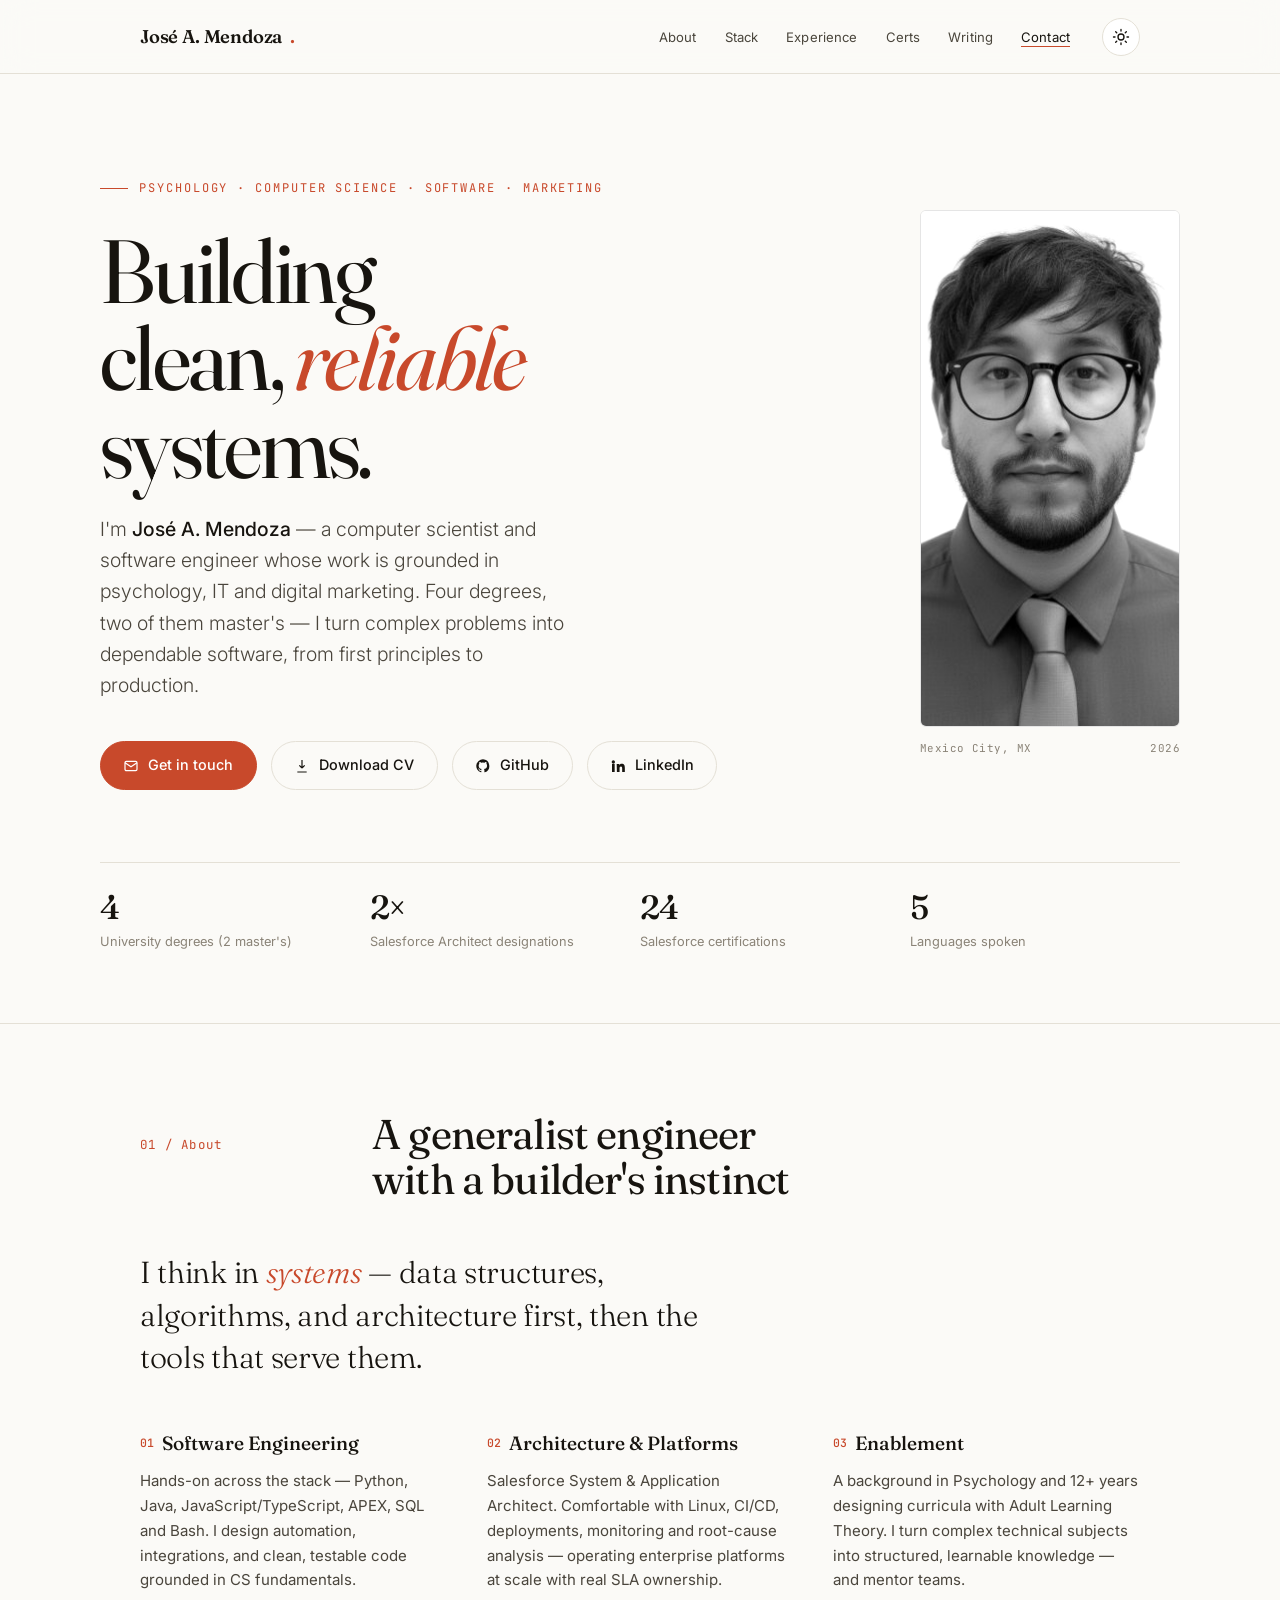
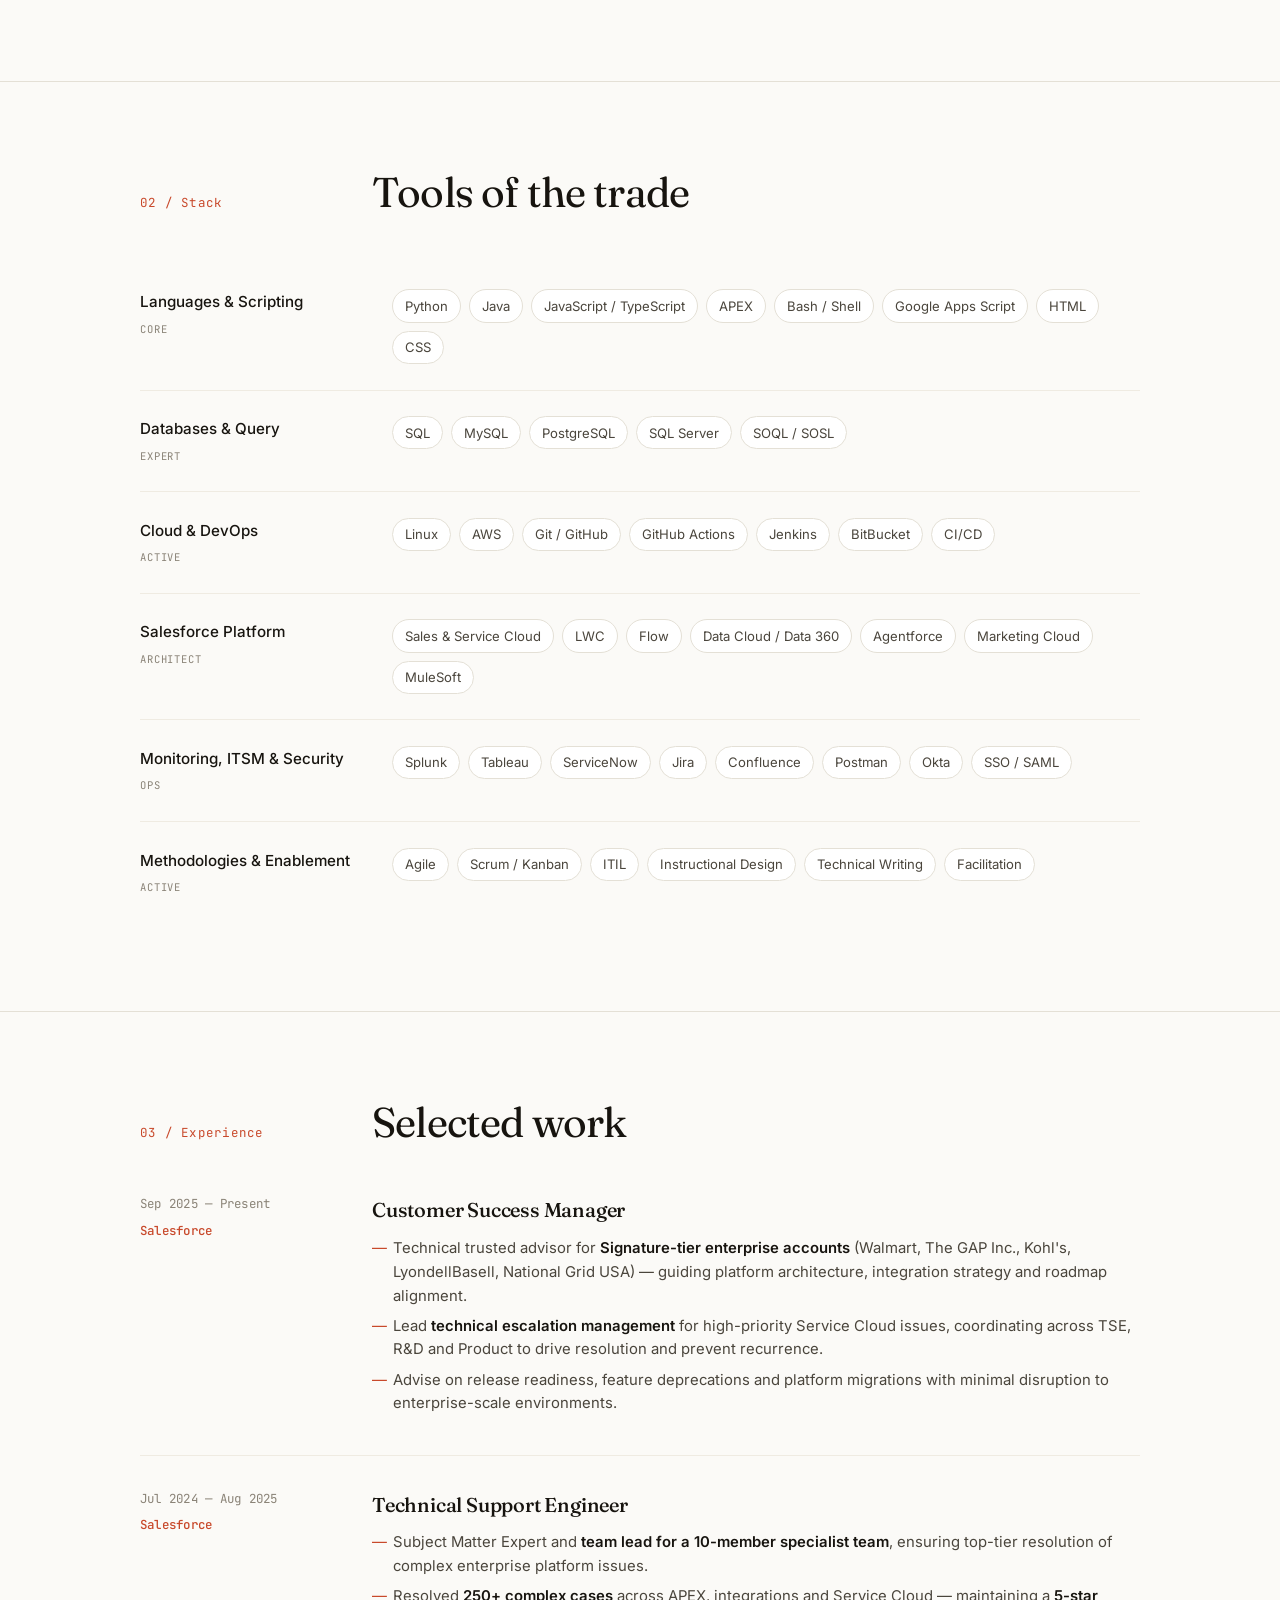
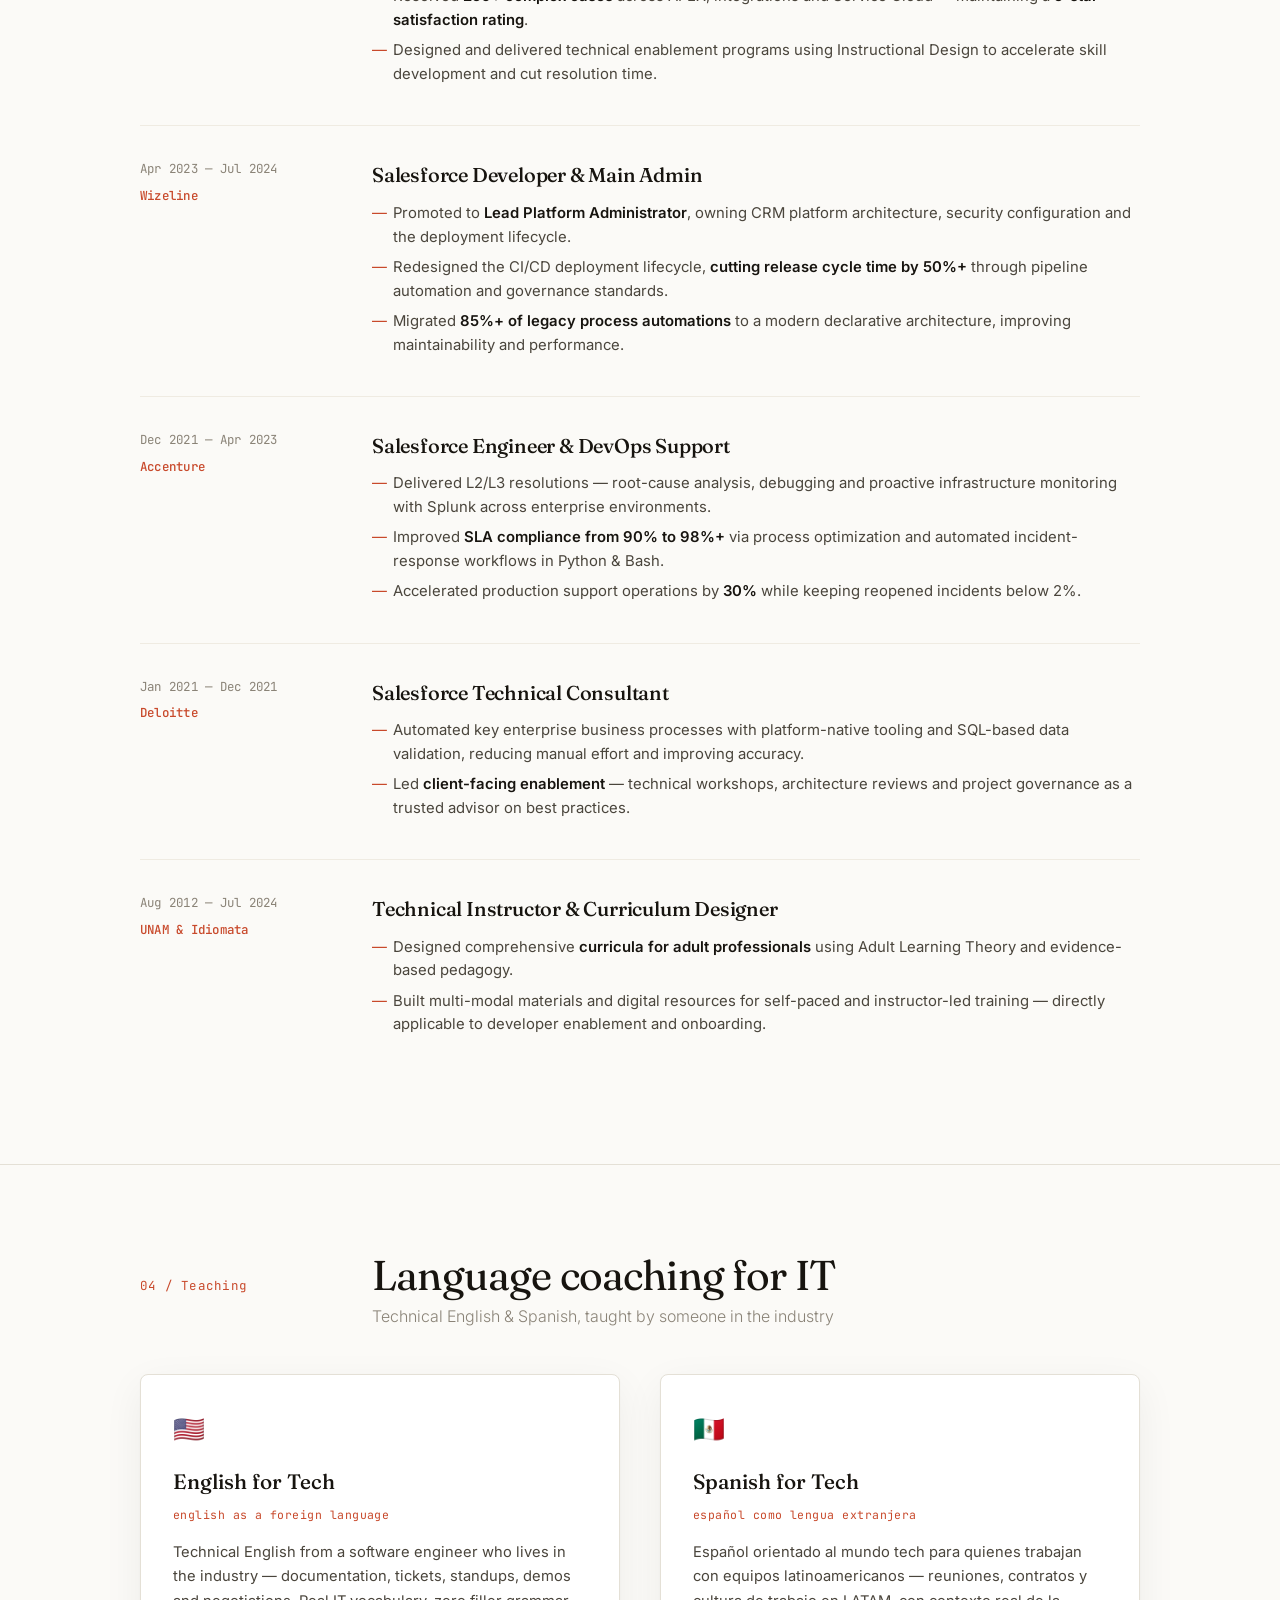
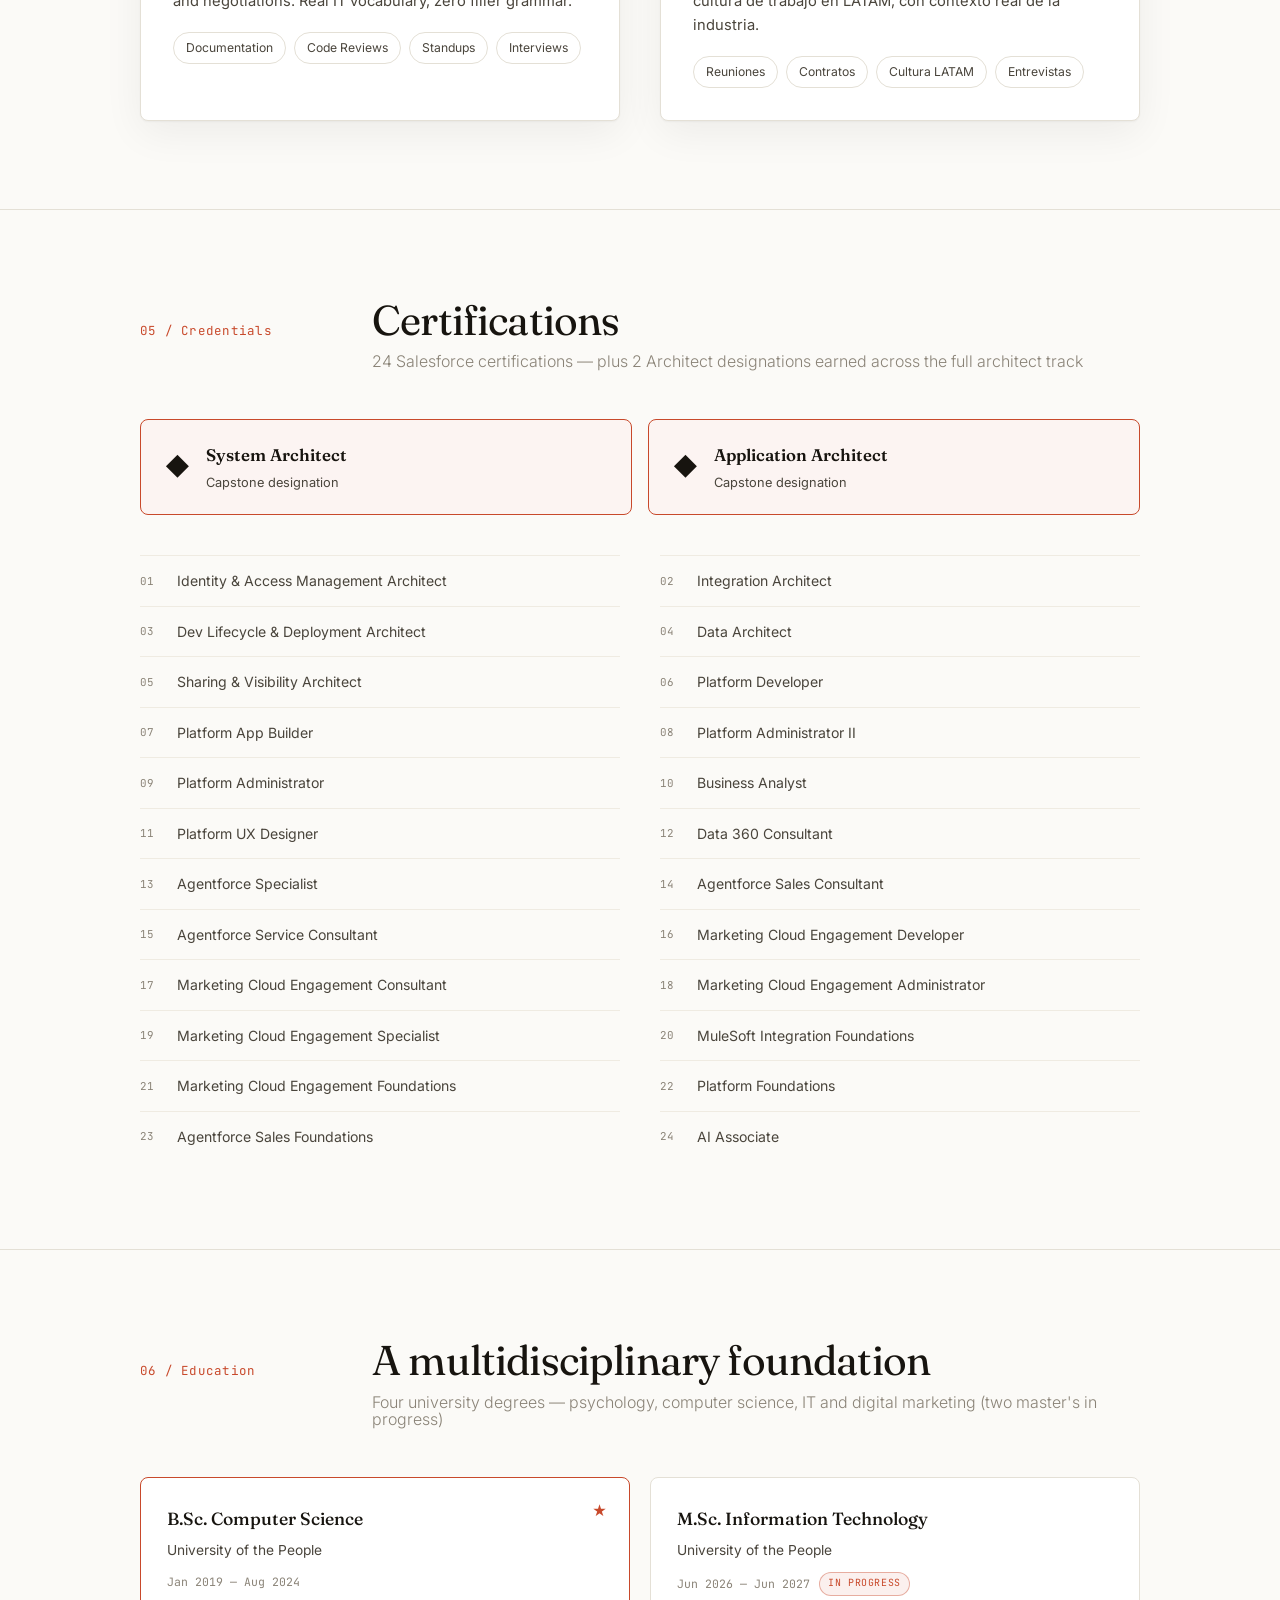
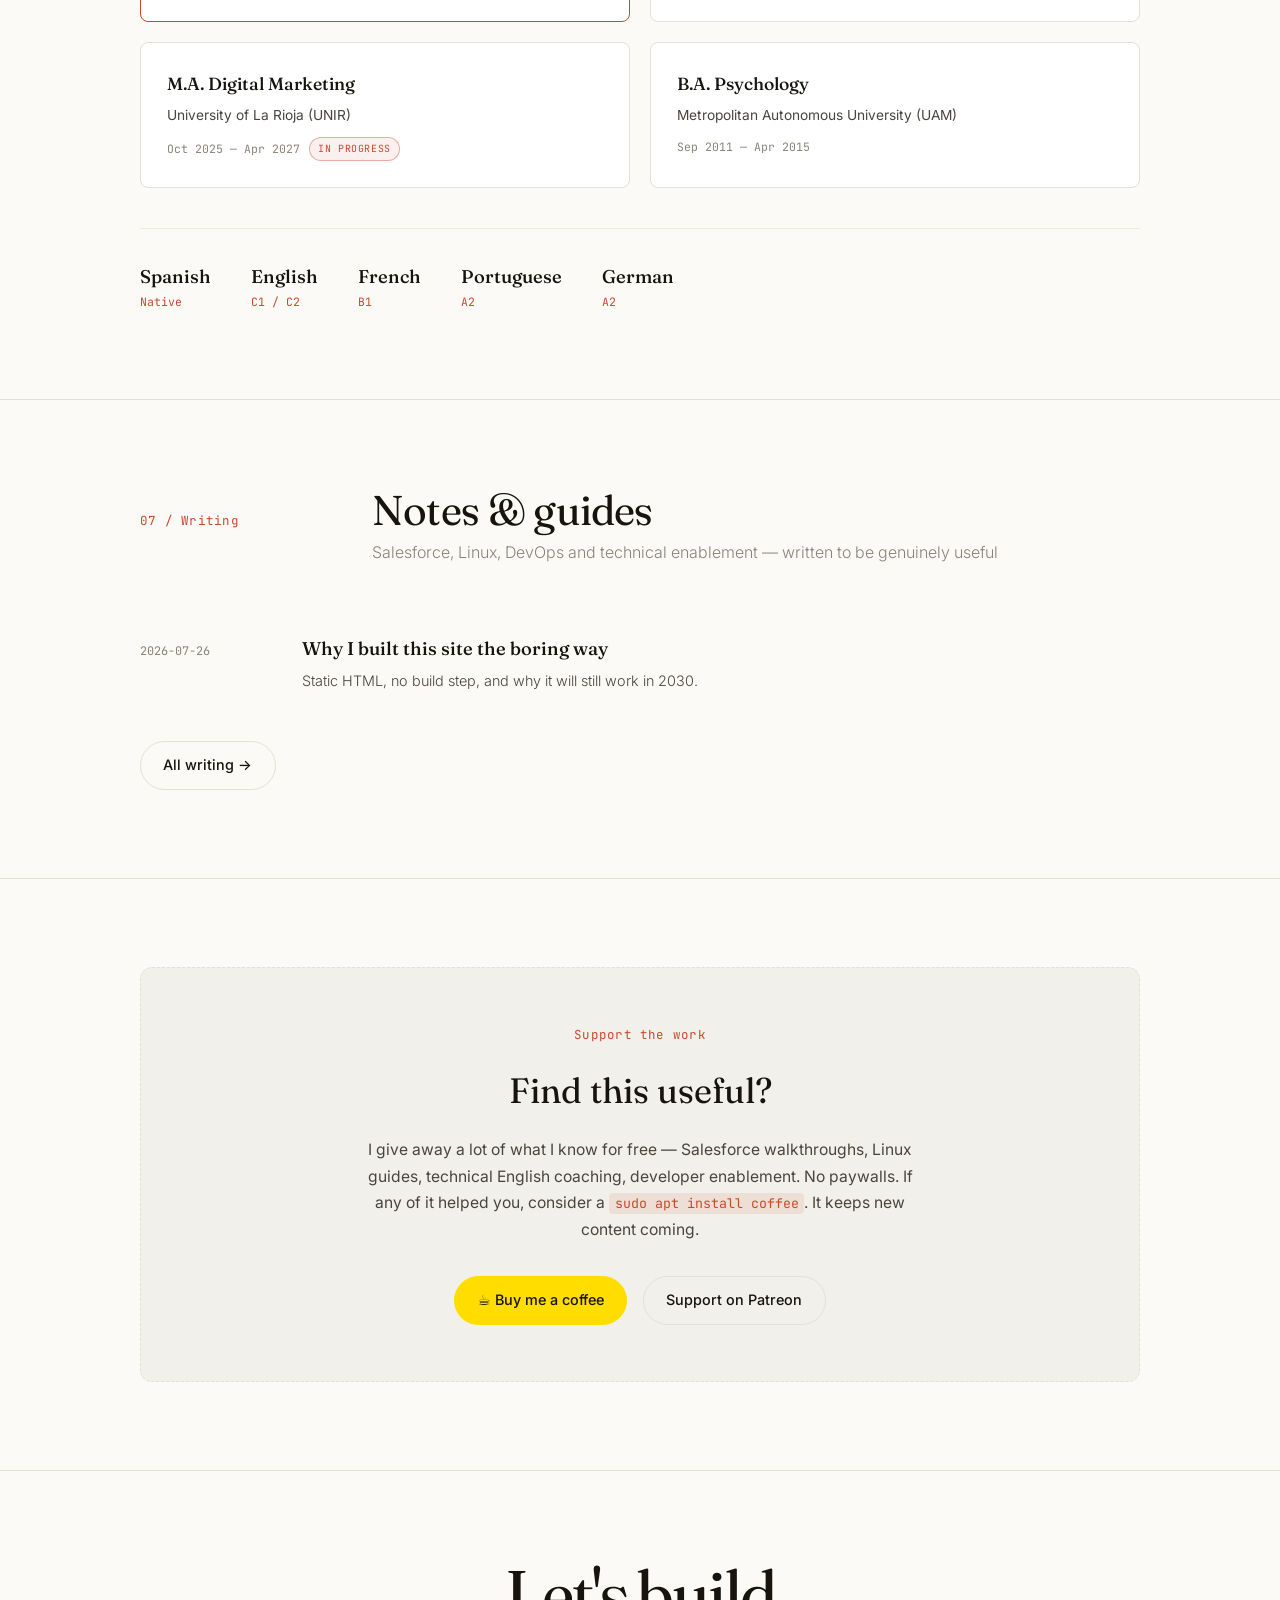
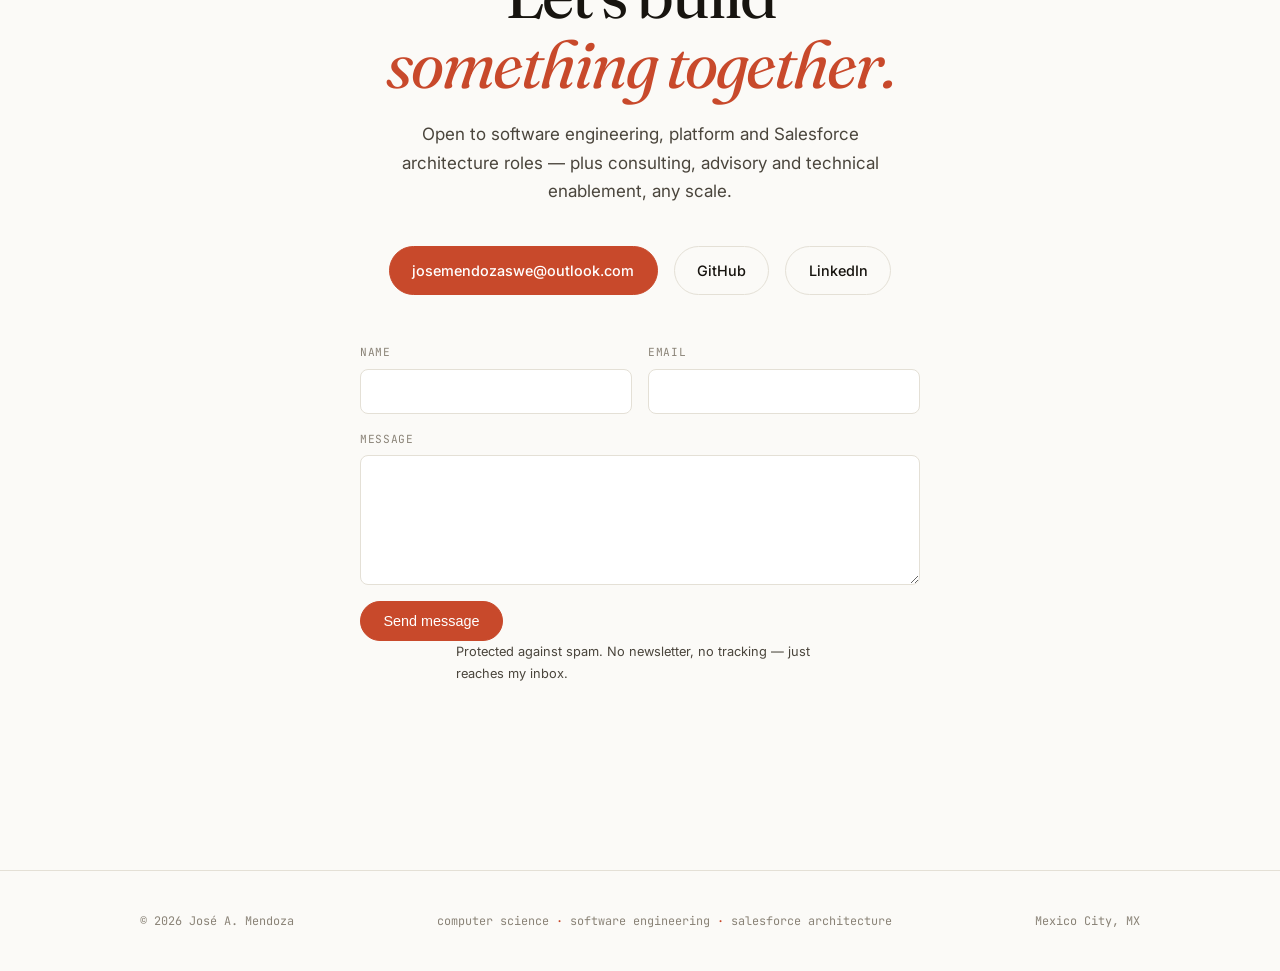
==== commit 1feef15d: "Highlight multidisciplinary profile; correct cert count to 24 - Hero eyebrow now: Psychology · Compu" ====
--- a/index.html
+++ b/index.html
@@ -5,7 +5,7 @@
   <meta name="viewport" content="width=device-width, initial-scale=1.0" />
 
   <title>José A. Mendoza — Software Engineer &amp; Salesforce Architect</title>
-  <meta name="description" content="José A. Mendoza — Software Engineer and Salesforce Consultant. Computer scientist with 2 Salesforce Architect designations, 26 certifications, and 5+ years building and operating enterprise platforms with Python, APEX, Linux & DevOps." />
+  <meta name="description" content="José A. Mendoza — Software Engineer and Salesforce Consultant. Computer scientist with degrees in psychology, computing, IT and digital marketing; 2 Salesforce Architect designations and 24 certifications; 5+ years building and operating enterprise platforms with Python, APEX, Linux & DevOps." />
   <meta name="author" content="José A. Mendoza" />
   <meta name="theme-color" content="#FBFAF7" media="(prefers-color-scheme: light)" />
   <meta name="theme-color" content="#14120E" media="(prefers-color-scheme: dark)" />
@@ -17,7 +17,7 @@
   <meta property="og:type" content="website" />
   <meta property="og:site_name" content="José A. Mendoza" />
   <meta property="og:title" content="José A. Mendoza — Software Engineer &amp; Salesforce Architect" />
-  <meta property="og:description" content="Computer scientist & software engineer. 2 Salesforce Architect designations, 26 certifications, 5+ years engineering enterprise platforms." />
+  <meta property="og:description" content="Computer scientist & software engineer, grounded in psychology, IT and digital marketing. 2 Salesforce Architect designations, 24 certifications, 5+ years engineering enterprise platforms." />
   <meta property="og:url" content="https://josemendozaswe.github.io/" />
   <meta property="og:image" content="https://josemendozaswe.github.io/assets/og-image.png" />
   <meta property="og:image:width" content="1200" />
@@ -28,7 +28,7 @@
   <!-- Twitter / X -->
   <meta name="twitter:card" content="summary_large_image" />
   <meta name="twitter:title" content="José A. Mendoza — Software Engineer &amp; Salesforce Architect" />
-  <meta name="twitter:description" content="Computer scientist & software engineer. 2 Salesforce Architect designations, 26 certifications, 5+ years engineering enterprise platforms." />
+  <meta name="twitter:description" content="Computer scientist & software engineer, grounded in psychology, IT and digital marketing. 2 Salesforce Architect designations, 24 certifications, 5+ years engineering enterprise platforms." />
   <meta name="twitter:image" content="https://josemendozaswe.github.io/assets/og-image.png" />
 
   <!-- Icons -->
@@ -63,6 +63,7 @@
     "url": "https://josemendozaswe.github.io/",
     "image": "https://josemendozaswe.github.io/assets/profile.jpg",
     "jobTitle": "Software Engineer & Salesforce Consultant",
+    "description": "Computer scientist and software engineer with a multidisciplinary academic foundation: psychology, computer science, information technology and digital marketing. Salesforce System & Application Architect.",
     "email": "mailto:josemendozaswe@outlook.com",
     "knowsLanguage": ["es", "en", "fr", "pt", "de"],
     "address": { "@type": "PostalAddress", "addressLocality": "Mexico City", "addressCountry": "MX" },
@@ -71,9 +72,10 @@
       "https://www.linkedin.com/in/josemendozaswe/",
       "https://www.salesforce.com/trailblazer/josemendozaswe"
     ],
-    "knowsAbout": ["Software Engineering", "Computer Science", "Salesforce Architecture", "APEX", "Python", "Linux", "DevOps", "System Design", "Technical Enablement"],
+    "knowsAbout": ["Software Engineering", "Computer Science", "Psychology", "Information Technology", "Digital Marketing", "Salesforce Architecture", "APEX", "Python", "Linux", "DevOps", "System Design", "Technical Enablement"],
     "alumniOf": [
       { "@type": "CollegeOrUniversity", "name": "University of the People" },
+      { "@type": "CollegeOrUniversity", "name": "University of La Rioja" },
       { "@type": "CollegeOrUniversity", "name": "Metropolitan Autonomous University" }
     ]
   }
@@ -111,12 +113,13 @@
 <div class="hero wrap">
   <div class="hero-grid">
     <div class="hero-text">
-      <p class="eyebrow">Computer Scientist · Software Engineer</p>
+      <p class="eyebrow">Psychology · Computer Science · Software · Marketing</p>
       <h1>Building<br/>clean, <em>reliable</em><br/>systems.</h1>
       <p class="hero-lead">
         I'm <strong>José A. Mendoza</strong> — a computer scientist and software engineer
-        who turns complex problems into dependable software, from first principles to production.
-        Salesforce Architect by certification, generalist engineer by trade.
+        whose work is grounded in psychology, IT and digital marketing. Four degrees, two
+        of them master's — I turn complex problems into dependable software, from first
+        principles to production.
       </p>
       <div class="hero-actions">
         <a href="mailto:josemendozaswe@outlook.com" class="btn btn-primary">
@@ -146,9 +149,9 @@
 
   <!-- stats (all verifiable from CV) -->
   <div class="stats">
-    <div class="stat"><div class="n">B.Sc.</div><div class="l">Computer Science degree</div></div>
+    <div class="stat"><div class="n">4</div><div class="l">University degrees (2 master's)</div></div>
     <div class="stat"><div class="n">2×</div><div class="l">Salesforce Architect designations</div></div>
-    <div class="stat"><div class="n">26</div><div class="l">Salesforce certifications</div></div>
+    <div class="stat"><div class="n">24</div><div class="l">Salesforce certifications</div></div>
     <div class="stat"><div class="n">5</div><div class="l">Languages spoken</div></div>
   </div>
 </div>
@@ -348,55 +351,53 @@
   <div class="wrap">
     <div class="sec-head">
       <span class="sec-index">05 / Credentials</span>
-      <h2 class="sec-title">Certifications<small>26 Salesforce credentials — including 2 Architect designations &amp; the full architect track</small></h2>
-    </div>
-    <div class="sec-body reveal">
-
-      <!-- Headline architect designations -->
+      <h2 class="sec-title">Certifications<small>24 Salesforce certifications — plus 2 Architect designations earned across the full architect track</small></h2>
+    </div>
+    <div class="sec-body reveal">
+
+      <!-- Headline architect designations (earned across the track, not standalone exams) -->
       <div class="cert-highlight">
         <div class="cert-arch">
           <span class="badge" aria-hidden="true">◆</span>
           <div>
             <div class="t">System Architect</div>
-            <div class="s">Salesforce capstone designation</div>
+            <div class="s">Capstone designation</div>
           </div>
         </div>
         <div class="cert-arch">
           <span class="badge" aria-hidden="true">◆</span>
           <div>
             <div class="t">Application Architect</div>
-            <div class="s">Salesforce capstone designation</div>
+            <div class="s">Capstone designation</div>
           </div>
         </div>
       </div>
 
       <div class="certs-grid">
-        <a class="cert" href="https://www.salesforce.com/trailblazer/josemendozaswe" target="_blank" rel="noopener"><span class="k">01</span>System Architect<span class="arr" aria-hidden="true">↗</span></a>
-        <a class="cert" href="https://www.salesforce.com/trailblazer/josemendozaswe" target="_blank" rel="noopener"><span class="k">02</span>Application Architect<span class="arr" aria-hidden="true">↗</span></a>
-        <a class="cert" href="https://www.salesforce.com/trailblazer/josemendozaswe" target="_blank" rel="noopener"><span class="k">03</span>Identity &amp; Access Management Architect<span class="arr" aria-hidden="true">↗</span></a>
-        <a class="cert" href="https://www.salesforce.com/trailblazer/josemendozaswe" target="_blank" rel="noopener"><span class="k">04</span>Integration Architect<span class="arr" aria-hidden="true">↗</span></a>
-        <a class="cert" href="https://www.salesforce.com/trailblazer/josemendozaswe" target="_blank" rel="noopener"><span class="k">05</span>Dev Lifecycle &amp; Deployment Architect<span class="arr" aria-hidden="true">↗</span></a>
-        <a class="cert" href="https://www.salesforce.com/trailblazer/josemendozaswe" target="_blank" rel="noopener"><span class="k">06</span>Data Architect<span class="arr" aria-hidden="true">↗</span></a>
-        <a class="cert" href="https://www.salesforce.com/trailblazer/josemendozaswe" target="_blank" rel="noopener"><span class="k">07</span>Sharing &amp; Visibility Architect<span class="arr" aria-hidden="true">↗</span></a>
-        <a class="cert" href="https://www.salesforce.com/trailblazer/josemendozaswe" target="_blank" rel="noopener"><span class="k">08</span>Platform Developer<span class="arr" aria-hidden="true">↗</span></a>
-        <a class="cert" href="https://www.salesforce.com/trailblazer/josemendozaswe" target="_blank" rel="noopener"><span class="k">09</span>Platform App Builder<span class="arr" aria-hidden="true">↗</span></a>
-        <a class="cert" href="https://www.salesforce.com/trailblazer/josemendozaswe" target="_blank" rel="noopener"><span class="k">10</span>Platform Administrator II<span class="arr" aria-hidden="true">↗</span></a>
-        <a class="cert" href="https://www.salesforce.com/trailblazer/josemendozaswe" target="_blank" rel="noopener"><span class="k">11</span>Platform Administrator<span class="arr" aria-hidden="true">↗</span></a>
-        <a class="cert" href="https://www.salesforce.com/trailblazer/josemendozaswe" target="_blank" rel="noopener"><span class="k">12</span>Business Analyst<span class="arr" aria-hidden="true">↗</span></a>
-        <a class="cert" href="https://www.salesforce.com/trailblazer/josemendozaswe" target="_blank" rel="noopener"><span class="k">13</span>Platform UX Designer<span class="arr" aria-hidden="true">↗</span></a>
-        <a class="cert" href="https://www.salesforce.com/trailblazer/josemendozaswe" target="_blank" rel="noopener"><span class="k">14</span>Data 360 Consultant<span class="arr" aria-hidden="true">↗</span></a>
-        <a class="cert" href="https://www.salesforce.com/trailblazer/josemendozaswe" target="_blank" rel="noopener"><span class="k">15</span>Agentforce Specialist<span class="arr" aria-hidden="true">↗</span></a>
-        <a class="cert" href="https://www.salesforce.com/trailblazer/josemendozaswe" target="_blank" rel="noopener"><span class="k">16</span>Agentforce Sales Consultant<span class="arr" aria-hidden="true">↗</span></a>
-        <a class="cert" href="https://www.salesforce.com/trailblazer/josemendozaswe" target="_blank" rel="noopener"><span class="k">17</span>Agentforce Service Consultant<span class="arr" aria-hidden="true">↗</span></a>
-        <a class="cert" href="https://www.salesforce.com/trailblazer/josemendozaswe" target="_blank" rel="noopener"><span class="k">18</span>Marketing Cloud Engagement Developer<span class="arr" aria-hidden="true">↗</span></a>
-        <a class="cert" href="https://www.salesforce.com/trailblazer/josemendozaswe" target="_blank" rel="noopener"><span class="k">19</span>Marketing Cloud Engagement Consultant<span class="arr" aria-hidden="true">↗</span></a>
-        <a class="cert" href="https://www.salesforce.com/trailblazer/josemendozaswe" target="_blank" rel="noopener"><span class="k">20</span>Marketing Cloud Engagement Administrator<span class="arr" aria-hidden="true">↗</span></a>
-        <a class="cert" href="https://www.salesforce.com/trailblazer/josemendozaswe" target="_blank" rel="noopener"><span class="k">21</span>Marketing Cloud Engagement Specialist<span class="arr" aria-hidden="true">↗</span></a>
-        <a class="cert" href="https://www.salesforce.com/trailblazer/josemendozaswe" target="_blank" rel="noopener"><span class="k">22</span>MuleSoft Integration Foundations<span class="arr" aria-hidden="true">↗</span></a>
-        <a class="cert" href="https://www.salesforce.com/trailblazer/josemendozaswe" target="_blank" rel="noopener"><span class="k">23</span>Marketing Cloud Engagement Foundations<span class="arr" aria-hidden="true">↗</span></a>
-        <a class="cert" href="https://www.salesforce.com/trailblazer/josemendozaswe" target="_blank" rel="noopener"><span class="k">24</span>Platform Foundations<span class="arr" aria-hidden="true">↗</span></a>
-        <a class="cert" href="https://www.salesforce.com/trailblazer/josemendozaswe" target="_blank" rel="noopener"><span class="k">25</span>Agentforce Sales Foundations<span class="arr" aria-hidden="true">↗</span></a>
-        <a class="cert" href="https://www.salesforce.com/trailblazer/josemendozaswe" target="_blank" rel="noopener"><span class="k">26</span>AI Associate<span class="arr" aria-hidden="true">↗</span></a>
+        <a class="cert" href="https://www.salesforce.com/trailblazer/josemendozaswe" target="_blank" rel="noopener"><span class="k">01</span>Identity &amp; Access Management Architect<span class="arr" aria-hidden="true">↗</span></a>
+        <a class="cert" href="https://www.salesforce.com/trailblazer/josemendozaswe" target="_blank" rel="noopener"><span class="k">02</span>Integration Architect<span class="arr" aria-hidden="true">↗</span></a>
+        <a class="cert" href="https://www.salesforce.com/trailblazer/josemendozaswe" target="_blank" rel="noopener"><span class="k">03</span>Dev Lifecycle &amp; Deployment Architect<span class="arr" aria-hidden="true">↗</span></a>
+        <a class="cert" href="https://www.salesforce.com/trailblazer/josemendozaswe" target="_blank" rel="noopener"><span class="k">04</span>Data Architect<span class="arr" aria-hidden="true">↗</span></a>
+        <a class="cert" href="https://www.salesforce.com/trailblazer/josemendozaswe" target="_blank" rel="noopener"><span class="k">05</span>Sharing &amp; Visibility Architect<span class="arr" aria-hidden="true">↗</span></a>
+        <a class="cert" href="https://www.salesforce.com/trailblazer/josemendozaswe" target="_blank" rel="noopener"><span class="k">06</span>Platform Developer<span class="arr" aria-hidden="true">↗</span></a>
+        <a class="cert" href="https://www.salesforce.com/trailblazer/josemendozaswe" target="_blank" rel="noopener"><span class="k">07</span>Platform App Builder<span class="arr" aria-hidden="true">↗</span></a>
+        <a class="cert" href="https://www.salesforce.com/trailblazer/josemendozaswe" target="_blank" rel="noopener"><span class="k">08</span>Platform Administrator II<span class="arr" aria-hidden="true">↗</span></a>
+        <a class="cert" href="https://www.salesforce.com/trailblazer/josemendozaswe" target="_blank" rel="noopener"><span class="k">09</span>Platform Administrator<span class="arr" aria-hidden="true">↗</span></a>
+        <a class="cert" href="https://www.salesforce.com/trailblazer/josemendozaswe" target="_blank" rel="noopener"><span class="k">10</span>Business Analyst<span class="arr" aria-hidden="true">↗</span></a>
+        <a class="cert" href="https://www.salesforce.com/trailblazer/josemendozaswe" target="_blank" rel="noopener"><span class="k">11</span>Platform UX Designer<span class="arr" aria-hidden="true">↗</span></a>
+        <a class="cert" href="https://www.salesforce.com/trailblazer/josemendozaswe" target="_blank" rel="noopener"><span class="k">12</span>Data 360 Consultant<span class="arr" aria-hidden="true">↗</span></a>
+        <a class="cert" href="https://www.salesforce.com/trailblazer/josemendozaswe" target="_blank" rel="noopener"><span class="k">13</span>Agentforce Specialist<span class="arr" aria-hidden="true">↗</span></a>
+        <a class="cert" href="https://www.salesforce.com/trailblazer/josemendozaswe" target="_blank" rel="noopener"><span class="k">14</span>Agentforce Sales Consultant<span class="arr" aria-hidden="true">↗</span></a>
+        <a class="cert" href="https://www.salesforce.com/trailblazer/josemendozaswe" target="_blank" rel="noopener"><span class="k">15</span>Agentforce Service Consultant<span class="arr" aria-hidden="true">↗</span></a>
+        <a class="cert" href="https://www.salesforce.com/trailblazer/josemendozaswe" target="_blank" rel="noopener"><span class="k">16</span>Marketing Cloud Engagement Developer<span class="arr" aria-hidden="true">↗</span></a>
+        <a class="cert" href="https://www.salesforce.com/trailblazer/josemendozaswe" target="_blank" rel="noopener"><span class="k">17</span>Marketing Cloud Engagement Consultant<span class="arr" aria-hidden="true">↗</span></a>
+        <a class="cert" href="https://www.salesforce.com/trailblazer/josemendozaswe" target="_blank" rel="noopener"><span class="k">18</span>Marketing Cloud Engagement Administrator<span class="arr" aria-hidden="true">↗</span></a>
+        <a class="cert" href="https://www.salesforce.com/trailblazer/josemendozaswe" target="_blank" rel="noopener"><span class="k">19</span>Marketing Cloud Engagement Specialist<span class="arr" aria-hidden="true">↗</span></a>
+        <a class="cert" href="https://www.salesforce.com/trailblazer/josemendozaswe" target="_blank" rel="noopener"><span class="k">20</span>MuleSoft Integration Foundations<span class="arr" aria-hidden="true">↗</span></a>
+        <a class="cert" href="https://www.salesforce.com/trailblazer/josemendozaswe" target="_blank" rel="noopener"><span class="k">21</span>Marketing Cloud Engagement Foundations<span class="arr" aria-hidden="true">↗</span></a>
+        <a class="cert" href="https://www.salesforce.com/trailblazer/josemendozaswe" target="_blank" rel="noopener"><span class="k">22</span>Platform Foundations<span class="arr" aria-hidden="true">↗</span></a>
+        <a class="cert" href="https://www.salesforce.com/trailblazer/josemendozaswe" target="_blank" rel="noopener"><span class="k">23</span>Agentforce Sales Foundations<span class="arr" aria-hidden="true">↗</span></a>
+        <a class="cert" href="https://www.salesforce.com/trailblazer/josemendozaswe" target="_blank" rel="noopener"><span class="k">24</span>AI Associate<span class="arr" aria-hidden="true">↗</span></a>
       </div>
     </div>
   </div>
@@ -407,7 +408,7 @@
   <div class="wrap">
     <div class="sec-head">
       <span class="sec-index">06 / Education</span>
-      <h2 class="sec-title">Study</h2>
+      <h2 class="sec-title">A multidisciplinary foundation<small>Four university degrees — psychology, computer science, IT and digital marketing (two master's in progress)</small></h2>
     </div>
     <div class="sec-body reveal">
       <div class="edu">
@@ -419,12 +420,12 @@
         <div class="edu-card">
           <div class="deg">M.Sc. Information Technology</div>
           <div class="sch">University of the People</div>
-          <div class="yr">Jun 2026 — Jun 2027</div>
+          <div class="yr">Jun 2026 — Jun 2027 <span class="status">In progress</span></div>
         </div>
         <div class="edu-card">
           <div class="deg">M.A. Digital Marketing</div>
           <div class="sch">University of La Rioja (UNIR)</div>
-          <div class="yr">Oct 2025 — Apr 2027</div>
+          <div class="yr">Oct 2025 — Apr 2027 <span class="status">In progress</span></div>
         </div>
         <div class="edu-card">
           <div class="deg">B.A. Psychology</div>
--- a/assets/css/site.css
+++ b/assets/css/site.css
@@ -372,7 +372,14 @@
 }
 .edu-card .deg { font-family: var(--font-serif); font-weight: 500; font-size: 1.1rem; margin-bottom: 0.35rem; padding-right: 1.5rem; }
 .edu-card .sch { font-size: 0.86rem; color: var(--ink-soft); }
-.edu-card .yr { font-family: var(--font-mono); font-size: 0.72rem; color: var(--muted); margin-top: 0.6rem; }
+.edu-card .yr { font-family: var(--font-mono); font-size: 0.72rem; color: var(--muted); margin-top: 0.6rem; display: flex; align-items: center; gap: 0.6rem; flex-wrap: wrap; }
+.edu-card .status {
+  font-family: var(--font-mono); font-size: 0.62rem; letter-spacing: 0.06em;
+  text-transform: uppercase; color: var(--accent);
+  border: 1px solid color-mix(in srgb, var(--accent) 40%, transparent);
+  background: color-mix(in srgb, var(--accent) 8%, transparent);
+  padding: 0.15rem 0.5rem; border-radius: 20px; white-space: nowrap;
+}
 
 .langs { display: flex; gap: 2.5rem; flex-wrap: wrap; margin-top: 2.5rem; padding-top: 2rem; border-top: 1px solid var(--line-soft); }
 .lang .n { font-family: var(--font-serif); font-size: 1.15rem; font-weight: 500; }
